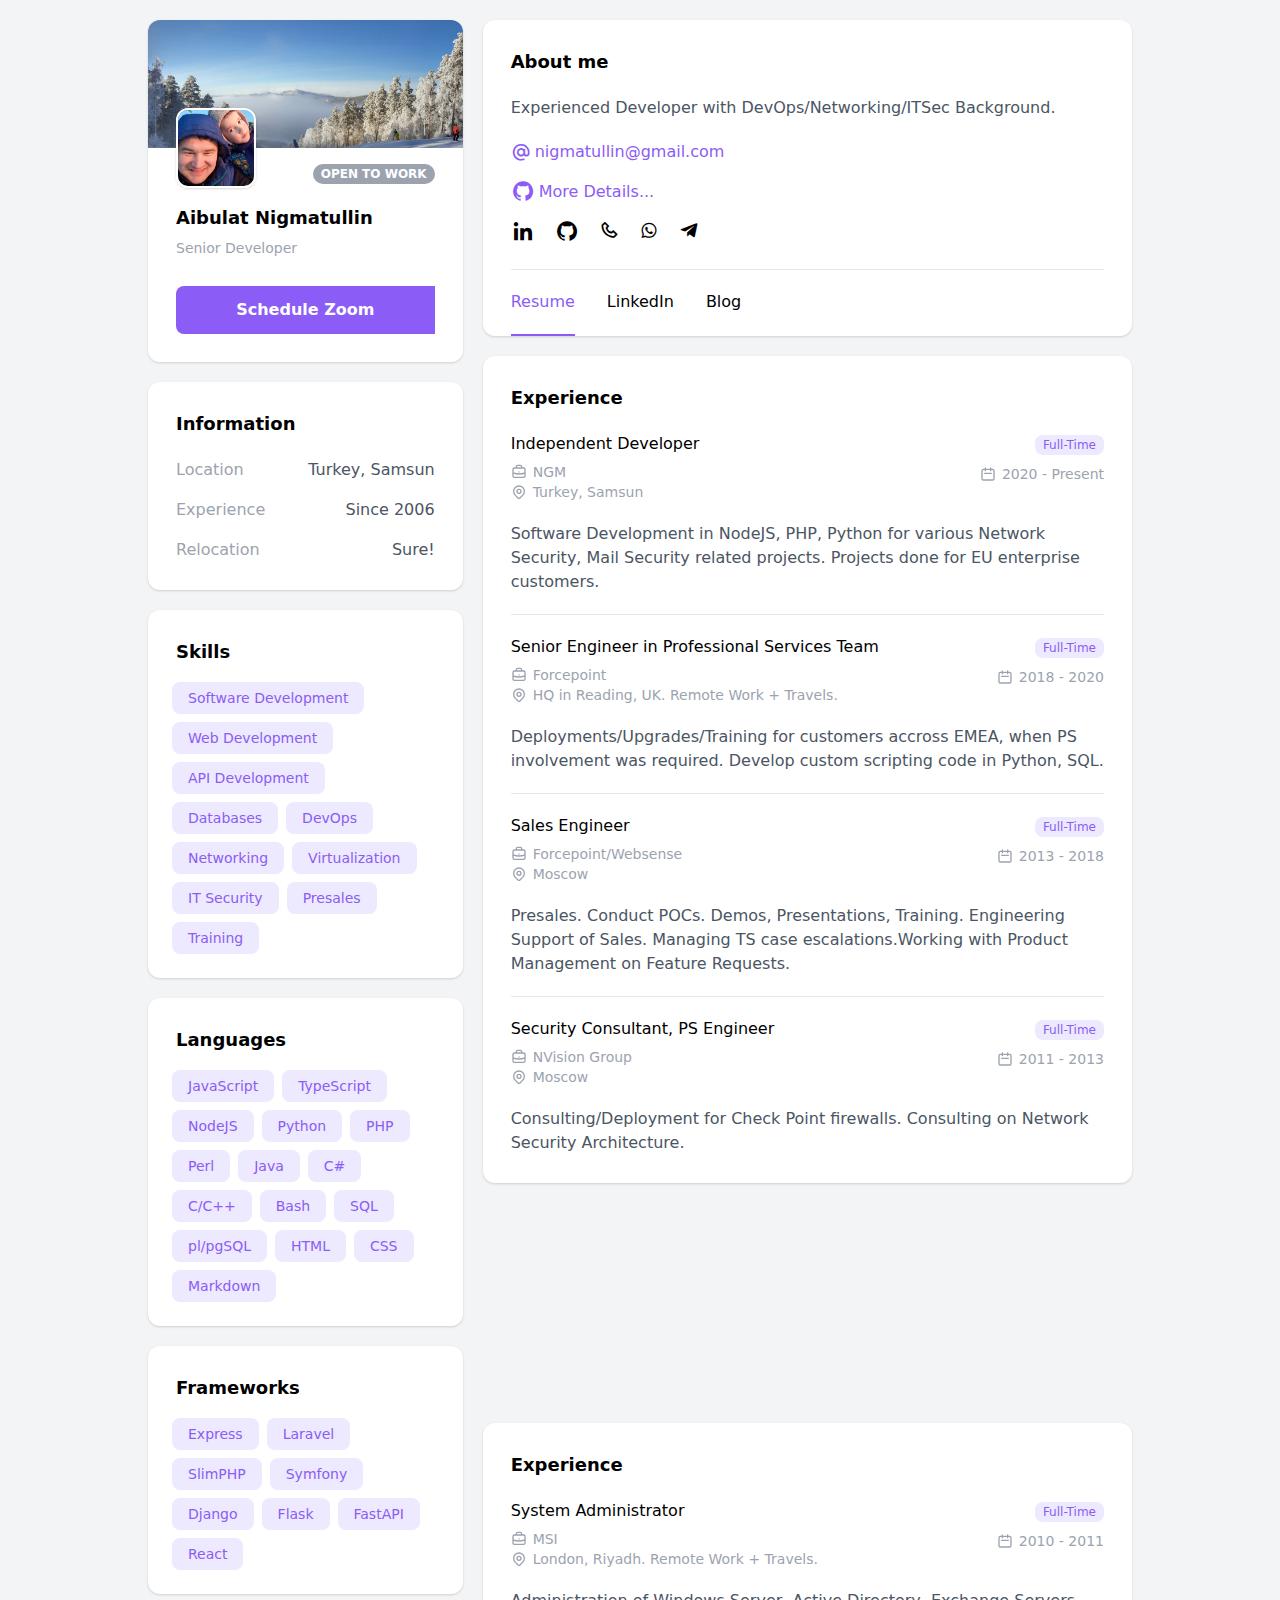
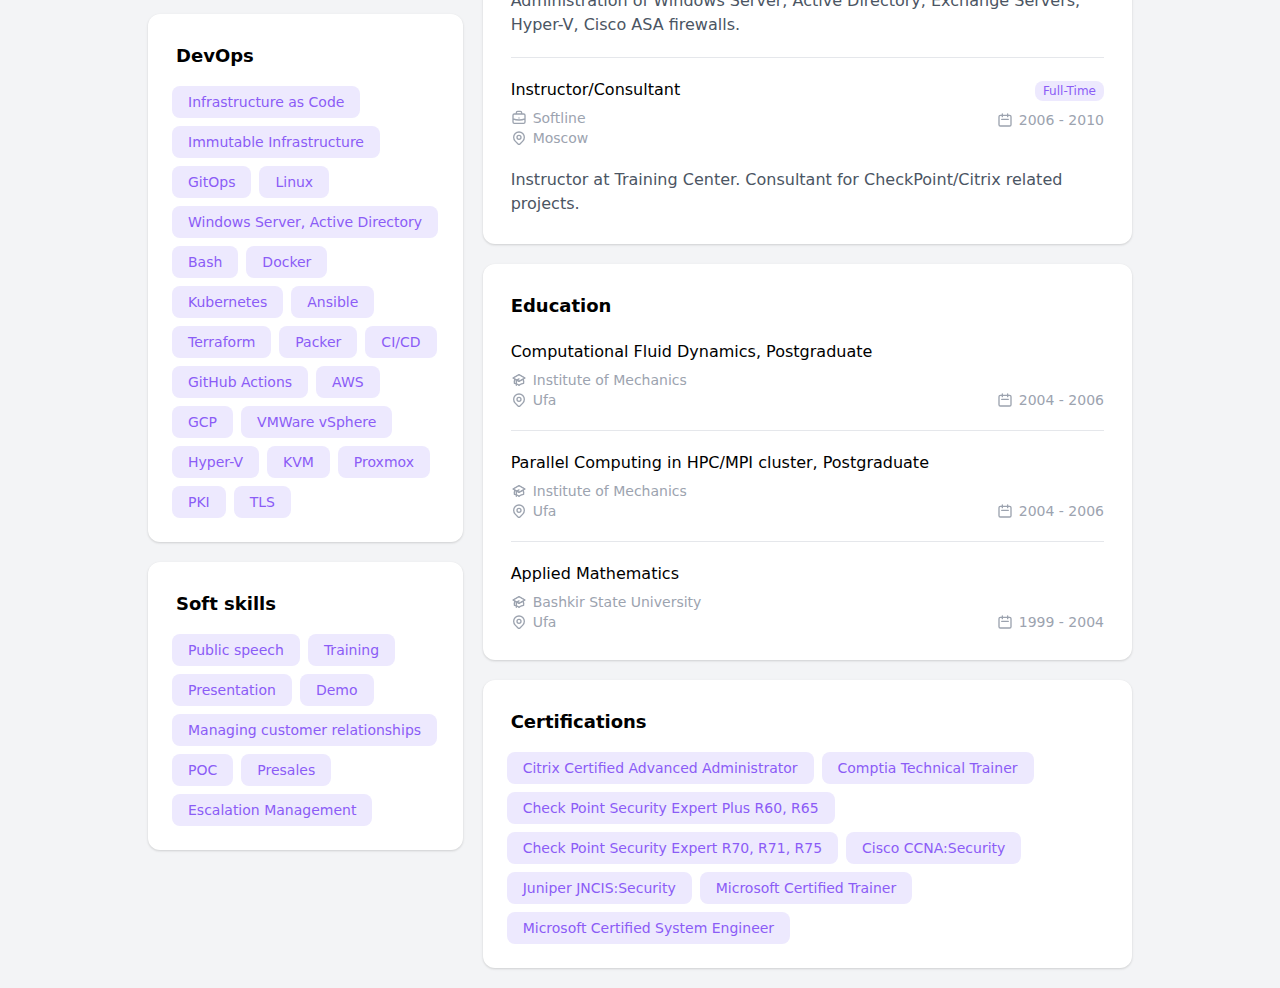
==== index.html @ d307b15a "minor" ====
<!DOCTYPE html>
<html lang="en">
    <head>
        <meta charset="UTF-8" />
        <meta name="viewport" content="width=device-width, initial-scale=1.0" />
        <link rel="shortcut icon" href="favicon.png" type="image/x-icon" />
        <link rel="stylesheet" href="css/twind.css" />
        <link rel="stylesheet" href="css/main.css" />
        <link
            href="https://unpkg.com/boxicons@2.0.7/css/boxicons.min.css"
            rel="stylesheet"
        />

        <style>
            .svg {
                fill: none;
                stroke: currentColor;
            }
        </style>
        <title>CV - Aibulat Nigmatullin</title>
    </head>

    <body class="bg-gray-100 antialiased">
        <main class="main-container">
            <div class="grid gap-5 lg:grid-cols-3 md:grid-cols-3">
                <!-- Start Left Side -->
                <!-- Start Left Side -->
                <div class="space-y-5">
                    <!-- Start User Block -->
                    <div class="shadow rounded-xl overflow-hidden">
                        <div
                            class="h-32 bg-cover"
                            style="background-image: url('img/cover.jpg')"
                        ></div>
                        <div class="pt-14 p-7 bg-white relative">
                            <span class="status-badge bg-gray-400"
                                >Open to work</span
                            >
                            <img
                                src="img/photo.jpg"
                                alt="Photo"
                                class="user-photo"
                            />
                            <div class="text-lg font-semibold mb-1.5">
                                Aibulat Nigmatullin
                            </div>
                            <div class="text-sm text-gray-400 mb-7">
                                Senior Developer
                            </div>
                            <div class="flex group">
                                <a
                                    class="download-btn"
                                    href="https://form.jotform.com/231285045264958"
                                    target="_blank"
                                    style="
                                        text-align: center;
                                        display: block;
                                        width: 100%;
                                    "
                                >
                                    Schedule Zoom
                                </a>
                            </div>
                        </div>
                    </div>
                    <!-- End User Block -->

                    <div class="p-7 block-section">
                        <!-- Start Info Block -->
                        <h2 class="block-title">Information</h2>
                        <div class="space-y-4">
                            <div class="flex justify-between">
                                <div class="text-gray-400">Location</div>
                                <div
                                    class="font-medium text-right text-gray-600"
                                >
                                    Turkey, Samsun
                                </div>
                            </div>

                            <div class="flex justify-between">
                                <div class="text-gray-400">Experience</div>
                                <div
                                    class="font-medium text-right text-gray-600"
                                >
                                    Since 2006
                                </div>
                            </div>

                            <div class="flex justify-between">
                                <div class="text-gray-400">Relocation</div>
                                <div
                                    class="font-medium text-right text-gray-600"
                                >
                                    Sure!
                                </div>
                            </div>

                            <!--
        <div class="flex justify-between">
            <div class="text-gray-400">Remote Work</div>
            <div class="font-medium text-right text-gray-600">
                Yep!
            </div>
        </div>
-->
                        </div>
                    </div>
                    <!-- End Info Block -->

                    <!-- Start Skills Block -->

                    <div class="p-7 block-section flow-root">
                        <h2 class="block-title">Skills</h2>

                        <div class="-m-2 flex flex-wrap">
                            <span class="skill-tag">Software Development</span>

                            <span class="skill-tag">Web Development</span>

                            <span class="skill-tag">API Development</span>

                            <span class="skill-tag">Databases</span>

                            <span class="skill-tag">DevOps</span>

                            <span class="skill-tag">Networking</span>

                            <span class="skill-tag">Virtualization</span>

                            <span class="skill-tag">IT Security</span>

                            <span class="skill-tag">Presales</span>

                            <span class="skill-tag">Training</span>
                        </div>
                    </div>

                    <div class="p-7 block-section flow-root">
                        <h2 class="block-title">Languages</h2>

                        <div class="-m-2 flex flex-wrap">
                            <span class="skill-tag">JavaScript</span>

                            <span class="skill-tag">TypeScript</span>

                            <span class="skill-tag">NodeJS</span>

                            <span class="skill-tag">Python</span>

                            <span class="skill-tag">PHP</span>

                            <span class="skill-tag">Perl</span>

                            <span class="skill-tag">Java</span>

                            <span class="skill-tag">C#</span>

                            <span class="skill-tag">C/C++</span>

                            <span class="skill-tag">Bash</span>

                            <span class="skill-tag">SQL</span>

                            <span class="skill-tag">pl/pgSQL</span>

                            <span class="skill-tag">HTML</span>

                            <span class="skill-tag">CSS</span>

                            <span class="skill-tag">Markdown</span>
                        </div>
                    </div>

                    <div class="p-7 block-section flow-root">
                        <h2 class="block-title">Frameworks</h2>

                        <div class="-m-2 flex flex-wrap">
                            <span class="skill-tag">Express</span>

                            <span class="skill-tag">Laravel</span>

                            <span class="skill-tag">SlimPHP</span>

                            <span class="skill-tag">Symfony</span>

                            <span class="skill-tag">Django</span>

                            <span class="skill-tag">Flask</span>

                            <span class="skill-tag">FastAPI</span>

                            <span class="skill-tag">React</span>
                        </div>
                    </div>

                    <div class="p-7 block-section flow-root">
                        <h2 class="block-title">DevOps</h2>

                        <div class="-m-2 flex flex-wrap">
                            <span class="skill-tag"
                                >Infrastructure as Code</span
                            >

                            <span class="skill-tag"
                                >Immutable Infrastructure</span
                            >

                            <span class="skill-tag">GitOps</span>

                            <span class="skill-tag">Linux</span>

                            <span class="skill-tag"
                                >Windows Server, Active Directory</span
                            >

                            <span class="skill-tag">Bash</span>

                            <span class="skill-tag">Docker</span>

                            <span class="skill-tag">Kubernetes</span>

                            <span class="skill-tag">Ansible</span>

                            <span class="skill-tag">Terraform</span>

                            <span class="skill-tag">Packer</span>

                            <span class="skill-tag">CI/CD</span>

                            <span class="skill-tag">GitHub Actions</span>

                            <span class="skill-tag">AWS</span>

                            <span class="skill-tag">GCP</span>

                            <span class="skill-tag">VMWare vSphere</span>

                            <span class="skill-tag">Hyper-V</span>

                            <span class="skill-tag">KVM</span>

                            <span class="skill-tag">Proxmox</span>

                            <span class="skill-tag">PKI</span>

                            <span class="skill-tag">TLS</span>
                        </div>
                    </div>

                    <div class="p-7 block-section flow-root">
                        <h2 class="block-title">Soft skills</h2>

                        <div class="-m-2 flex flex-wrap">
                            <span class="skill-tag">Public speech</span>

                            <span class="skill-tag">Training</span>

                            <span class="skill-tag">Presentation</span>

                            <span class="skill-tag">Demo</span>

                            <span class="skill-tag"
                                >Managing customer relationships</span
                            >

                            <span class="skill-tag">POC</span>

                            <span class="skill-tag">Presales</span>

                            <span class="skill-tag">Escalation Management</span>
                        </div>
                    </div>

                    <!-- End Skills Block -->
                </div>
                <!-- End Left Side -->
                <!-- End Left Side -->

                <!-- Start Right Side -->
                <div class="space-y-5 lg:col-span-2 md:col-span-2">
                    <div class="p-7 pb-0 block-section">
                        <!-- Start About Me Block -->
                        <h2 class="block-title">About me</h2>
                        <p class="text-gray-600 mb-5">
                            Experienced Developer with DevOps/Networking/ITSec
                            Background.
                        </p>

                        <div class="flex flex-col space-y-4">
                            <a
                                href="mailto:nigmatullin@gmail.com"
                                class="mail-link social-link-hover"
                            >
                                <i class="bx bx-at text-xl"></i>
                                <span>nigmatullin@gmail.com</span>
                            </a>

                            <a
                                href="https://github.com/ngmaibulat"
                                class="mail-link social-link-hover"
                            >
                                <i class="bx bxl-github text-2xl"></i>
                                <span>More Details...</span>
                            </a>

                            <ul class="flex space-x-5">
                                <li>
                                    <a
                                        href="https://www.linkedin.com/in/aibulat/"
                                        class="social-link-hover"
                                    >
                                        <i class="bx bxl-linkedin text-2xl"></i>
                                    </a>
                                </li>

                                <li>
                                    <a
                                        href="https://github.com/ngmaibulat"
                                        class="social-link-hover"
                                    >
                                        <i class="bx bxl-github text-2xl"></i>
                                    </a>
                                </li>

                                <li>
                                    <a
                                        href="tel:+905340614210"
                                        class="phone-link social-link-hover"
                                    >
                                        <i class="bx bx-phone text-xl"></i>
                                    </a>
                                </li>

                                <li>
                                    <a
                                        href="https://wa.me/+905340614210"
                                        class="whatsapp-link social-link-hover"
                                    >
                                        <i class="bx bxl-whatsapp text-xl"></i>
                                    </a>
                                </li>

                                <li>
                                    <a
                                        href="https://t.me/ngmAibulat"
                                        class="telegram-link social-link-hover"
                                    >
                                        <i class="bx bxl-telegram text-xl"></i>
                                    </a>
                                </li>
                            </ul>
                        </div>

                        <div class="border-t border-gray-200 my-5"></div>

                        <ul class="flex space-x-8 font-medium">
                            <li>
                                <a
                                    href="#"
                                    class="menu-link-active menu-link-hover"
                                    >Resume</a
                                >
                            </li>

                            <li>
                                <a
                                    href="https://www.linkedin.com/in/aibulat/"
                                    class="menu-link menu-link-hover"
                                    >LinkedIn</a
                                >
                            </li>

                            <li>
                                <a
                                    href="https://blog.nigmatullin.net/"
                                    class="menu-link menu-link-hover"
                                    >Blog</a
                                >
                            </li>
                        </ul>
                    </div>

                    <!-- Page 1 -->

                    <div class="p-7 block-section">
                        <h2 class="block-title">Experience</h2>

                        <div class="mb-5 item-section">
                            <div class="w-full space-y-5">
                                <div class="item-header">
                                    <div class="space-y-1.5">
                                        <div class="font-medium">
                                            Independent Developer
                                        </div>
                                        <div class="flex flex-col">
                                            <div class="item-header-info">
                                                <svg
                                                    xmlns="http://www.w3.org/2000/svg"
                                                    class="h-4 w-4"
                                                    fill="none"
                                                    viewBox="0 0 24 24"
                                                    stroke="currentColor"
                                                >
                                                    <path
                                                        stroke-linecap="round"
                                                        stroke-linejoin="round"
                                                        stroke-width="2"
                                                        d="M21 13.255A23.931 23.931 0 0112 15c-3.183 0-6.22-.62-9-1.745M16 6V4a2 2 0 00-2-2h-4a2 2 0 00-2 2v2m4 6h.01M5 20h14a2 2 0 002-2V8a2 2 0 00-2-2H5a2 2 0 00-2 2v10a2 2 0 002 2z"
                                                    ></path>
                                                </svg>

                                                <span>NGM</span>
                                            </div>
                                            <div class="item-header-info">
                                                <svg
                                                    xmlns="http://www.w3.org/2000/svg"
                                                    class="h-4 w-4"
                                                    fill="none"
                                                    viewBox="0 0 24 24"
                                                    stroke="currentColor"
                                                >
                                                    <path
                                                        stroke-linecap="round"
                                                        stroke-linejoin="round"
                                                        stroke-width="2"
                                                        d="M17.657 16.657L13.414 20.9a1.998 1.998 0 01-2.827 0l-4.244-4.243a8 8 0 1111.314 0z"
                                                    ></path>
                                                    <path
                                                        stroke-linecap="round"
                                                        stroke-linejoin="round"
                                                        stroke-width="2"
                                                        d="M15 11a3 3 0 11-6 0 3 3 0 016 0z"
                                                    ></path>
                                                </svg>

                                                <span>Turkey, Samsun</span>
                                            </div>
                                        </div>
                                    </div>
                                    <div class="space-y-2 sm:text-right">
                                        <div class="job-item-badge">
                                            Full-time
                                        </div>
                                        <div class="item-header-info">
                                            <svg
                                                xmlns="http://www.w3.org/2000/svg"
                                                class="h-4 w-4"
                                                fill="none"
                                                viewBox="0 0 24 24"
                                                stroke="currentColor"
                                            >
                                                <path
                                                    stroke-linecap="round"
                                                    stroke-linejoin="round"
                                                    stroke-width="2"
                                                    d="M8 7V3m8 4V3m-9 8h10M5 21h14a2 2 0 002-2V7a2 2 0 00-2-2H5a2 2 0 00-2 2v12a2 2 0 002 2z"
                                                ></path>
                                            </svg>
                                            <span>2020 - Present</span>
                                        </div>
                                    </div>
                                </div>
                                <p class="text-gray-600">
                                    Software Development in NodeJS, PHP, Python
                                    for various Network Security, Mail Security
                                    related projects. Projects done for EU
                                    enterprise customers.
                                </p>

                                <div class="border-b border-gray-200"></div>
                            </div>
                        </div>

                        <div class="mb-5 item-section">
                            <div class="w-full space-y-5">
                                <div class="item-header">
                                    <div class="space-y-1.5">
                                        <div class="font-medium">
                                            Senior Engineer in Professional
                                            Services Team
                                        </div>
                                        <div class="flex flex-col">
                                            <div class="item-header-info">
                                                <svg
                                                    xmlns="http://www.w3.org/2000/svg"
                                                    class="h-4 w-4"
                                                    fill="none"
                                                    viewBox="0 0 24 24"
                                                    stroke="currentColor"
                                                >
                                                    <path
                                                        stroke-linecap="round"
                                                        stroke-linejoin="round"
                                                        stroke-width="2"
                                                        d="M21 13.255A23.931 23.931 0 0112 15c-3.183 0-6.22-.62-9-1.745M16 6V4a2 2 0 00-2-2h-4a2 2 0 00-2 2v2m4 6h.01M5 20h14a2 2 0 002-2V8a2 2 0 00-2-2H5a2 2 0 00-2 2v10a2 2 0 002 2z"
                                                    ></path>
                                                </svg>

                                                <span>Forcepoint</span>
                                            </div>
                                            <div class="item-header-info">
                                                <svg
                                                    xmlns="http://www.w3.org/2000/svg"
                                                    class="h-4 w-4"
                                                    fill="none"
                                                    viewBox="0 0 24 24"
                                                    stroke="currentColor"
                                                >
                                                    <path
                                                        stroke-linecap="round"
                                                        stroke-linejoin="round"
                                                        stroke-width="2"
                                                        d="M17.657 16.657L13.414 20.9a1.998 1.998 0 01-2.827 0l-4.244-4.243a8 8 0 1111.314 0z"
                                                    ></path>
                                                    <path
                                                        stroke-linecap="round"
                                                        stroke-linejoin="round"
                                                        stroke-width="2"
                                                        d="M15 11a3 3 0 11-6 0 3 3 0 016 0z"
                                                    ></path>
                                                </svg>

                                                <span
                                                    >HQ in Reading, UK. Remote
                                                    Work + Travels.</span
                                                >
                                            </div>
                                        </div>
                                    </div>
                                    <div class="space-y-2 sm:text-right">
                                        <div class="job-item-badge">
                                            Full-time
                                        </div>
                                        <div class="item-header-info">
                                            <svg
                                                xmlns="http://www.w3.org/2000/svg"
                                                class="h-4 w-4"
                                                fill="none"
                                                viewBox="0 0 24 24"
                                                stroke="currentColor"
                                            >
                                                <path
                                                    stroke-linecap="round"
                                                    stroke-linejoin="round"
                                                    stroke-width="2"
                                                    d="M8 7V3m8 4V3m-9 8h10M5 21h14a2 2 0 002-2V7a2 2 0 00-2-2H5a2 2 0 00-2 2v12a2 2 0 002 2z"
                                                ></path>
                                            </svg>
                                            <span>2018 - 2020</span>
                                        </div>
                                    </div>
                                </div>
                                <p class="text-gray-600">
                                    Deployments/Upgrades/Training for customers
                                    accross EMEA, when PS involvement was
                                    required. Develop custom scripting code in
                                    Python, SQL.
                                </p>

                                <div class="border-b border-gray-200"></div>
                            </div>
                        </div>

                        <div class="mb-5 item-section">
                            <div class="w-full space-y-5">
                                <div class="item-header">
                                    <div class="space-y-1.5">
                                        <div class="font-medium">
                                            Sales Engineer
                                        </div>
                                        <div class="flex flex-col">
                                            <div class="item-header-info">
                                                <svg
                                                    xmlns="http://www.w3.org/2000/svg"
                                                    class="h-4 w-4"
                                                    fill="none"
                                                    viewBox="0 0 24 24"
                                                    stroke="currentColor"
                                                >
                                                    <path
                                                        stroke-linecap="round"
                                                        stroke-linejoin="round"
                                                        stroke-width="2"
                                                        d="M21 13.255A23.931 23.931 0 0112 15c-3.183 0-6.22-.62-9-1.745M16 6V4a2 2 0 00-2-2h-4a2 2 0 00-2 2v2m4 6h.01M5 20h14a2 2 0 002-2V8a2 2 0 00-2-2H5a2 2 0 00-2 2v10a2 2 0 002 2z"
                                                    ></path>
                                                </svg>

                                                <span>Forcepoint/Websense</span>
                                            </div>
                                            <div class="item-header-info">
                                                <svg
                                                    xmlns="http://www.w3.org/2000/svg"
                                                    class="h-4 w-4"
                                                    fill="none"
                                                    viewBox="0 0 24 24"
                                                    stroke="currentColor"
                                                >
                                                    <path
                                                        stroke-linecap="round"
                                                        stroke-linejoin="round"
                                                        stroke-width="2"
                                                        d="M17.657 16.657L13.414 20.9a1.998 1.998 0 01-2.827 0l-4.244-4.243a8 8 0 1111.314 0z"
                                                    ></path>
                                                    <path
                                                        stroke-linecap="round"
                                                        stroke-linejoin="round"
                                                        stroke-width="2"
                                                        d="M15 11a3 3 0 11-6 0 3 3 0 016 0z"
                                                    ></path>
                                                </svg>

                                                <span>Moscow</span>
                                            </div>
                                        </div>
                                    </div>
                                    <div class="space-y-2 sm:text-right">
                                        <div class="job-item-badge">
                                            Full-time
                                        </div>
                                        <div class="item-header-info">
                                            <svg
                                                xmlns="http://www.w3.org/2000/svg"
                                                class="h-4 w-4"
                                                fill="none"
                                                viewBox="0 0 24 24"
                                                stroke="currentColor"
                                            >
                                                <path
                                                    stroke-linecap="round"
                                                    stroke-linejoin="round"
                                                    stroke-width="2"
                                                    d="M8 7V3m8 4V3m-9 8h10M5 21h14a2 2 0 002-2V7a2 2 0 00-2-2H5a2 2 0 00-2 2v12a2 2 0 002 2z"
                                                ></path>
                                            </svg>
                                            <span>2013 - 2018</span>
                                        </div>
                                    </div>
                                </div>
                                <p class="text-gray-600">
                                    Presales. Conduct POCs. Demos,
                                    Presentations, Training. Engineering Support
                                    of Sales. Managing TS case
                                    escalations.Working with Product Management
                                    on Feature Requests.
                                </p>

                                <div class="border-b border-gray-200"></div>
                            </div>
                        </div>

                        <div class="item-section">
                            <div class="w-full space-y-5">
                                <div class="item-header">
                                    <div class="space-y-1.5">
                                        <div class="font-medium">
                                            Security Consultant, PS Engineer
                                        </div>
                                        <div class="flex flex-col">
                                            <div class="item-header-info">
                                                <svg
                                                    xmlns="http://www.w3.org/2000/svg"
                                                    class="h-4 w-4"
                                                    fill="none"
                                                    viewBox="0 0 24 24"
                                                    stroke="currentColor"
                                                >
                                                    <path
                                                        stroke-linecap="round"
                                                        stroke-linejoin="round"
                                                        stroke-width="2"
                                                        d="M21 13.255A23.931 23.931 0 0112 15c-3.183 0-6.22-.62-9-1.745M16 6V4a2 2 0 00-2-2h-4a2 2 0 00-2 2v2m4 6h.01M5 20h14a2 2 0 002-2V8a2 2 0 00-2-2H5a2 2 0 00-2 2v10a2 2 0 002 2z"
                                                    ></path>
                                                </svg>

                                                <span>NVision Group</span>
                                            </div>
                                            <div class="item-header-info">
                                                <svg
                                                    xmlns="http://www.w3.org/2000/svg"
                                                    class="h-4 w-4"
                                                    fill="none"
                                                    viewBox="0 0 24 24"
                                                    stroke="currentColor"
                                                >
                                                    <path
                                                        stroke-linecap="round"
                                                        stroke-linejoin="round"
                                                        stroke-width="2"
                                                        d="M17.657 16.657L13.414 20.9a1.998 1.998 0 01-2.827 0l-4.244-4.243a8 8 0 1111.314 0z"
                                                    ></path>
                                                    <path
                                                        stroke-linecap="round"
                                                        stroke-linejoin="round"
                                                        stroke-width="2"
                                                        d="M15 11a3 3 0 11-6 0 3 3 0 016 0z"
                                                    ></path>
                                                </svg>

                                                <span>Moscow</span>
                                            </div>
                                        </div>
                                    </div>
                                    <div class="space-y-2 sm:text-right">
                                        <div class="job-item-badge">
                                            Full-time
                                        </div>
                                        <div class="item-header-info">
                                            <svg
                                                xmlns="http://www.w3.org/2000/svg"
                                                class="h-4 w-4"
                                                fill="none"
                                                viewBox="0 0 24 24"
                                                stroke="currentColor"
                                            >
                                                <path
                                                    stroke-linecap="round"
                                                    stroke-linejoin="round"
                                                    stroke-width="2"
                                                    d="M8 7V3m8 4V3m-9 8h10M5 21h14a2 2 0 002-2V7a2 2 0 00-2-2H5a2 2 0 00-2 2v12a2 2 0 002 2z"
                                                ></path>
                                            </svg>
                                            <span>2011 - 2013</span>
                                        </div>
                                    </div>
                                </div>
                                <p class="text-gray-600">
                                    Consulting/Deployment for Check Point
                                    firewalls. Consulting on Network Security
                                    Architecture.
                                </p>
                            </div>
                        </div>
                    </div>

                    <div style="min-height: 200px"></div>

                    <!-- Page 2 -->

                    <div class="p-7 block-section">
                        <h2 class="block-title">Experience</h2>

                        <div class="mb-5 item-section">
                            <div class="w-full space-y-5">
                                <div class="item-header">
                                    <div class="space-y-1.5">
                                        <div class="font-medium">
                                            System Administrator
                                        </div>
                                        <div class="flex flex-col">
                                            <div class="item-header-info">
                                                <svg
                                                    xmlns="http://www.w3.org/2000/svg"
                                                    class="h-4 w-4"
                                                    fill="none"
                                                    viewBox="0 0 24 24"
                                                    stroke="currentColor"
                                                >
                                                    <path
                                                        stroke-linecap="round"
                                                        stroke-linejoin="round"
                                                        stroke-width="2"
                                                        d="M21 13.255A23.931 23.931 0 0112 15c-3.183 0-6.22-.62-9-1.745M16 6V4a2 2 0 00-2-2h-4a2 2 0 00-2 2v2m4 6h.01M5 20h14a2 2 0 002-2V8a2 2 0 00-2-2H5a2 2 0 00-2 2v10a2 2 0 002 2z"
                                                    ></path>
                                                </svg>

                                                <span>MSI</span>
                                            </div>
                                            <div class="item-header-info">
                                                <svg
                                                    xmlns="http://www.w3.org/2000/svg"
                                                    class="h-4 w-4"
                                                    fill="none"
                                                    viewBox="0 0 24 24"
                                                    stroke="currentColor"
                                                >
                                                    <path
                                                        stroke-linecap="round"
                                                        stroke-linejoin="round"
                                                        stroke-width="2"
                                                        d="M17.657 16.657L13.414 20.9a1.998 1.998 0 01-2.827 0l-4.244-4.243a8 8 0 1111.314 0z"
                                                    ></path>
                                                    <path
                                                        stroke-linecap="round"
                                                        stroke-linejoin="round"
                                                        stroke-width="2"
                                                        d="M15 11a3 3 0 11-6 0 3 3 0 016 0z"
                                                    ></path>
                                                </svg>

                                                <span
                                                    >London, Riyadh. Remote Work
                                                    + Travels.</span
                                                >
                                            </div>
                                        </div>
                                    </div>
                                    <div class="space-y-2 sm:text-right">
                                        <div class="job-item-badge">
                                            Full-time
                                        </div>
                                        <div class="item-header-info">
                                            <svg
                                                xmlns="http://www.w3.org/2000/svg"
                                                class="h-4 w-4"
                                                fill="none"
                                                viewBox="0 0 24 24"
                                                stroke="currentColor"
                                            >
                                                <path
                                                    stroke-linecap="round"
                                                    stroke-linejoin="round"
                                                    stroke-width="2"
                                                    d="M8 7V3m8 4V3m-9 8h10M5 21h14a2 2 0 002-2V7a2 2 0 00-2-2H5a2 2 0 00-2 2v12a2 2 0 002 2z"
                                                ></path>
                                            </svg>
                                            <span>2010 - 2011</span>
                                        </div>
                                    </div>
                                </div>
                                <p class="text-gray-600">
                                    Administration of Windows Server, Active
                                    Directory, Exchange Servers, Hyper-V, Cisco
                                    ASA firewalls.
                                </p>

                                <div class="border-b border-gray-200"></div>
                            </div>
                        </div>

                        <div class="item-section">
                            <div class="w-full space-y-5">
                                <div class="item-header">
                                    <div class="space-y-1.5">
                                        <div class="font-medium">
                                            Instructor/Consultant
                                        </div>
                                        <div class="flex flex-col">
                                            <div class="item-header-info">
                                                <svg
                                                    xmlns="http://www.w3.org/2000/svg"
                                                    class="h-4 w-4"
                                                    fill="none"
                                                    viewBox="0 0 24 24"
                                                    stroke="currentColor"
                                                >
                                                    <path
                                                        stroke-linecap="round"
                                                        stroke-linejoin="round"
                                                        stroke-width="2"
                                                        d="M21 13.255A23.931 23.931 0 0112 15c-3.183 0-6.22-.62-9-1.745M16 6V4a2 2 0 00-2-2h-4a2 2 0 00-2 2v2m4 6h.01M5 20h14a2 2 0 002-2V8a2 2 0 00-2-2H5a2 2 0 00-2 2v10a2 2 0 002 2z"
                                                    ></path>
                                                </svg>

                                                <span>Softline</span>
                                            </div>
                                            <div class="item-header-info">
                                                <svg
                                                    xmlns="http://www.w3.org/2000/svg"
                                                    class="h-4 w-4"
                                                    fill="none"
                                                    viewBox="0 0 24 24"
                                                    stroke="currentColor"
                                                >
                                                    <path
                                                        stroke-linecap="round"
                                                        stroke-linejoin="round"
                                                        stroke-width="2"
                                                        d="M17.657 16.657L13.414 20.9a1.998 1.998 0 01-2.827 0l-4.244-4.243a8 8 0 1111.314 0z"
                                                    ></path>
                                                    <path
                                                        stroke-linecap="round"
                                                        stroke-linejoin="round"
                                                        stroke-width="2"
                                                        d="M15 11a3 3 0 11-6 0 3 3 0 016 0z"
                                                    ></path>
                                                </svg>

                                                <span>Moscow</span>
                                            </div>
                                        </div>
                                    </div>
                                    <div class="space-y-2 sm:text-right">
                                        <div class="job-item-badge">
                                            Full-time
                                        </div>
                                        <div class="item-header-info">
                                            <svg
                                                xmlns="http://www.w3.org/2000/svg"
                                                class="h-4 w-4"
                                                fill="none"
                                                viewBox="0 0 24 24"
                                                stroke="currentColor"
                                            >
                                                <path
                                                    stroke-linecap="round"
                                                    stroke-linejoin="round"
                                                    stroke-width="2"
                                                    d="M8 7V3m8 4V3m-9 8h10M5 21h14a2 2 0 002-2V7a2 2 0 00-2-2H5a2 2 0 00-2 2v12a2 2 0 002 2z"
                                                ></path>
                                            </svg>
                                            <span>2006 - 2010</span>
                                        </div>
                                    </div>
                                </div>
                                <p class="text-gray-600">
                                    Instructor at Training Center. Consultant
                                    for CheckPoint/Citrix related projects.
                                </p>
                            </div>
                        </div>
                    </div>

                    <div class="p-7 block-section">
                        <!-- Start Education Block -->
                        <h2 class="block-title">Education</h2>

                        <div class="mb-5 item-section">
                            <div class="w-full space-y-5">
                                <div class="item-header items-end">
                                    <div class="space-y-1.5">
                                        <div class="font-medium">
                                            Computational Fluid Dynamics,
                                            Postgraduate
                                        </div>
                                        <div class="flex flex-col">
                                            <div class="item-header-info">
                                                <svg
                                                    xmlns="http://www.w3.org/2000/svg"
                                                    class="h-4 w-4"
                                                    fill="none"
                                                    viewBox="0 0 24 24"
                                                    stroke="currentColor"
                                                >
                                                    <path
                                                        d="M12 14l9-5-9-5-9 5 9 5z"
                                                    ></path>
                                                    <path
                                                        d="M12 14l6.16-3.422a12.083 12.083 0 01.665 6.479A11.952 11.952 0 0012 20.055a11.952 11.952 0 00-6.824-2.998 12.078 12.078 0 01.665-6.479L12 14z"
                                                    ></path>
                                                    <path
                                                        stroke-linecap="round"
                                                        stroke-linejoin="round"
                                                        stroke-width="2"
                                                        d="M12 14l9-5-9-5-9 5 9 5zm0 0l6.16-3.422a12.083 12.083 0 01.665 6.479A11.952 11.952 0 0012 20.055a11.952 11.952 0 00-6.824-2.998 12.078 12.078 0 01.665-6.479L12 14zm-4 6v-7.5l4-2.222"
                                                    ></path>
                                                </svg>

                                                <span
                                                    >Institute of
                                                    Mechanics</span
                                                >
                                            </div>
                                            <div class="item-header-info">
                                                <svg
                                                    xmlns="http://www.w3.org/2000/svg"
                                                    class="h-4 w-4"
                                                    fill="none"
                                                    viewBox="0 0 24 24"
                                                    stroke="currentColor"
                                                >
                                                    <path
                                                        stroke-linecap="round"
                                                        stroke-linejoin="round"
                                                        stroke-width="2"
                                                        d="M17.657 16.657L13.414 20.9a1.998 1.998 0 01-2.827 0l-4.244-4.243a8 8 0 1111.314 0z"
                                                    ></path>
                                                    <path
                                                        stroke-linecap="round"
                                                        stroke-linejoin="round"
                                                        stroke-width="2"
                                                        d="M15 11a3 3 0 11-6 0 3 3 0 016 0z"
                                                    ></path>
                                                </svg>

                                                <span>Ufa</span>
                                            </div>
                                        </div>
                                    </div>
                                    <div class="space-y-1.5 sm:text-right">
                                        <div class="item-header-info">
                                            <svg
                                                xmlns="http://www.w3.org/2000/svg"
                                                class="h-4 w-4"
                                                fill="none"
                                                viewBox="0 0 24 24"
                                                stroke="currentColor"
                                            >
                                                <path
                                                    stroke-linecap="round"
                                                    stroke-linejoin="round"
                                                    stroke-width="2"
                                                    d="M8 7V3m8 4V3m-9 8h10M5 21h14a2 2 0 002-2V7a2 2 0 00-2-2H5a2 2 0 00-2 2v12a2 2 0 002 2z"
                                                ></path>
                                            </svg>
                                            <span>2004 - 2006</span>
                                        </div>
                                    </div>
                                </div>

                                <div class="border-b border-gray-200"></div>
                            </div>
                        </div>

                        <div class="mb-5 item-section">
                            <div class="w-full space-y-5">
                                <div class="item-header items-end">
                                    <div class="space-y-1.5">
                                        <div class="font-medium">
                                            Parallel Computing in HPC/MPI
                                            cluster, Postgraduate
                                        </div>
                                        <div class="flex flex-col">
                                            <div class="item-header-info">
                                                <svg
                                                    xmlns="http://www.w3.org/2000/svg"
                                                    class="h-4 w-4"
                                                    fill="none"
                                                    viewBox="0 0 24 24"
                                                    stroke="currentColor"
                                                >
                                                    <path
                                                        d="M12 14l9-5-9-5-9 5 9 5z"
                                                    ></path>
                                                    <path
                                                        d="M12 14l6.16-3.422a12.083 12.083 0 01.665 6.479A11.952 11.952 0 0012 20.055a11.952 11.952 0 00-6.824-2.998 12.078 12.078 0 01.665-6.479L12 14z"
                                                    ></path>
                                                    <path
                                                        stroke-linecap="round"
                                                        stroke-linejoin="round"
                                                        stroke-width="2"
                                                        d="M12 14l9-5-9-5-9 5 9 5zm0 0l6.16-3.422a12.083 12.083 0 01.665 6.479A11.952 11.952 0 0012 20.055a11.952 11.952 0 00-6.824-2.998 12.078 12.078 0 01.665-6.479L12 14zm-4 6v-7.5l4-2.222"
                                                    ></path>
                                                </svg>

                                                <span
                                                    >Institute of
                                                    Mechanics</span
                                                >
                                            </div>
                                            <div class="item-header-info">
                                                <svg
                                                    xmlns="http://www.w3.org/2000/svg"
                                                    class="h-4 w-4"
                                                    fill="none"
                                                    viewBox="0 0 24 24"
                                                    stroke="currentColor"
                                                >
                                                    <path
                                                        stroke-linecap="round"
                                                        stroke-linejoin="round"
                                                        stroke-width="2"
                                                        d="M17.657 16.657L13.414 20.9a1.998 1.998 0 01-2.827 0l-4.244-4.243a8 8 0 1111.314 0z"
                                                    ></path>
                                                    <path
                                                        stroke-linecap="round"
                                                        stroke-linejoin="round"
                                                        stroke-width="2"
                                                        d="M15 11a3 3 0 11-6 0 3 3 0 016 0z"
                                                    ></path>
                                                </svg>

                                                <span>Ufa</span>
                                            </div>
                                        </div>
                                    </div>
                                    <div class="space-y-1.5 sm:text-right">
                                        <div class="item-header-info">
                                            <svg
                                                xmlns="http://www.w3.org/2000/svg"
                                                class="h-4 w-4"
                                                fill="none"
                                                viewBox="0 0 24 24"
                                                stroke="currentColor"
                                            >
                                                <path
                                                    stroke-linecap="round"
                                                    stroke-linejoin="round"
                                                    stroke-width="2"
                                                    d="M8 7V3m8 4V3m-9 8h10M5 21h14a2 2 0 002-2V7a2 2 0 00-2-2H5a2 2 0 00-2 2v12a2 2 0 002 2z"
                                                ></path>
                                            </svg>
                                            <span>2004 - 2006</span>
                                        </div>
                                    </div>
                                </div>

                                <div class="border-b border-gray-200"></div>
                            </div>
                        </div>

                        <div class="item-section">
                            <div class="w-full space-y-5">
                                <div class="item-header items-end">
                                    <div class="space-y-1.5">
                                        <div class="font-medium">
                                            Applied Mathematics
                                        </div>
                                        <div class="flex flex-col">
                                            <div class="item-header-info">
                                                <svg
                                                    xmlns="http://www.w3.org/2000/svg"
                                                    class="h-4 w-4"
                                                    fill="none"
                                                    viewBox="0 0 24 24"
                                                    stroke="currentColor"
                                                >
                                                    <path
                                                        d="M12 14l9-5-9-5-9 5 9 5z"
                                                    ></path>
                                                    <path
                                                        d="M12 14l6.16-3.422a12.083 12.083 0 01.665 6.479A11.952 11.952 0 0012 20.055a11.952 11.952 0 00-6.824-2.998 12.078 12.078 0 01.665-6.479L12 14z"
                                                    ></path>
                                                    <path
                                                        stroke-linecap="round"
                                                        stroke-linejoin="round"
                                                        stroke-width="2"
                                                        d="M12 14l9-5-9-5-9 5 9 5zm0 0l6.16-3.422a12.083 12.083 0 01.665 6.479A11.952 11.952 0 0012 20.055a11.952 11.952 0 00-6.824-2.998 12.078 12.078 0 01.665-6.479L12 14zm-4 6v-7.5l4-2.222"
                                                    ></path>
                                                </svg>

                                                <span
                                                    >Bashkir State
                                                    University</span
                                                >
                                            </div>
                                            <div class="item-header-info">
                                                <svg
                                                    xmlns="http://www.w3.org/2000/svg"
                                                    class="h-4 w-4"
                                                    fill="none"
                                                    viewBox="0 0 24 24"
                                                    stroke="currentColor"
                                                >
                                                    <path
                                                        stroke-linecap="round"
                                                        stroke-linejoin="round"
                                                        stroke-width="2"
                                                        d="M17.657 16.657L13.414 20.9a1.998 1.998 0 01-2.827 0l-4.244-4.243a8 8 0 1111.314 0z"
                                                    ></path>
                                                    <path
                                                        stroke-linecap="round"
                                                        stroke-linejoin="round"
                                                        stroke-width="2"
                                                        d="M15 11a3 3 0 11-6 0 3 3 0 016 0z"
                                                    ></path>
                                                </svg>

                                                <span>Ufa</span>
                                            </div>
                                        </div>
                                    </div>
                                    <div class="space-y-1.5 sm:text-right">
                                        <div class="item-header-info">
                                            <svg
                                                xmlns="http://www.w3.org/2000/svg"
                                                class="h-4 w-4"
                                                fill="none"
                                                viewBox="0 0 24 24"
                                                stroke="currentColor"
                                            >
                                                <path
                                                    stroke-linecap="round"
                                                    stroke-linejoin="round"
                                                    stroke-width="2"
                                                    d="M8 7V3m8 4V3m-9 8h10M5 21h14a2 2 0 002-2V7a2 2 0 00-2-2H5a2 2 0 00-2 2v12a2 2 0 002 2z"
                                                ></path>
                                            </svg>
                                            <span>1999 - 2004</span>
                                        </div>
                                    </div>
                                </div>
                            </div>
                        </div>
                    </div>

                    <!-- Certs -->

                    <div class="p-7 block-section flow-root">
                        <h2 class="block-title">Certifications</h2>

                        <div class="-m-2 flex flex-wrap">
                            <span class="skill-tag"
                                >Citrix Certified Advanced Administrator</span
                            >

                            <span class="skill-tag"
                                >Comptia Technical Trainer</span
                            >

                            <span class="skill-tag"
                                >Check Point Security Expert Plus R60, R65</span
                            >

                            <span class="skill-tag"
                                >Check Point Security Expert R70, R71, R75</span
                            >

                            <span class="skill-tag">Cisco CCNA:Security</span>

                            <span class="skill-tag"
                                >Juniper JNCIS:Security</span
                            >

                            <span class="skill-tag"
                                >Microsoft Certified Trainer</span
                            >

                            <span class="skill-tag"
                                >Microsoft Certified System Engineer</span
                            >
                        </div>
                    </div>
                </div>

                <!-- End Right Side -->
            </div>
        </main>
    </body>
</html>
---- css/twind.css ----
@import url('https://fonts.googleapis.com/css2?family=Inter:wght@400;500;600;700;800&display=swap');
@import url('https://fonts.googleapis.com/css2?family=Nunito:wght@600;700;800;900&display=swap');
@import url('https://fonts.googleapis.com/css2?family=Roboto:ital,wght@0,400;0,500;0,700;0,900;1,400&display=swap');
/*! tailwindcss v3.0.7 | MIT License | https://tailwindcss.com*/
*,
:after,
:before {
    box-sizing: border-box;
    border: 0 solid;
}
:after,
:before {
    --tw-content: '';
}
html {
    line-height: 1.5;
    -webkit-text-size-adjust: 100%;
    -moz-tab-size: 4;
    -o-tab-size: 4;
    tab-size: 4;
    font-family: Inter, system-ui, -apple-system, BlinkMacSystemFont, Segoe UI,
        Roboto, Helvetica Neue, Arial, Noto Sans, sans-serif, Apple Color Emoji,
        Segoe UI Emoji, Segoe UI Symbol, Noto Color Emoji;
}
body {
    margin: 0;
    line-height: inherit;
}
hr {
    height: 0;
    color: inherit;
    border-top-width: 1px;
}
abbr[title] {
    -webkit-text-decoration: underline dotted;
    text-decoration: underline dotted;
}
h1,
h2,
h3,
h4,
h5,
h6 {
    font-size: inherit;
    font-weight: inherit;
}
a {
    color: inherit;
    text-decoration: inherit;
}
b,
strong {
    font-weight: bolder;
}
code,
kbd,
pre,
samp {
    font-family: ui-monospace, SFMono-Regular, Menlo, Monaco, Consolas,
        Liberation Mono, Courier New, monospace;
    font-size: 1em;
}
small {
    font-size: 80%;
}
sub,
sup {
    font-size: 75%;
    line-height: 0;
    position: relative;
    vertical-align: initial;
}
sub {
    bottom: -0.25em;
}
sup {
    top: -0.5em;
}
table {
    text-indent: 0;
    border-color: inherit;
    border-collapse: collapse;
}
button,
input,
optgroup,
select,
textarea {
    font-family: inherit;
    font-size: 100%;
    line-height: inherit;
    color: inherit;
    margin: 0;
    padding: 0;
}
button,
select {
    text-transform: none;
}
[type='button'],
[type='reset'],
[type='submit'],
button {
    -webkit-appearance: button;
    background-color: initial;
    background-image: none;
}
:-moz-focusring {
    outline: auto;
}
:-moz-ui-invalid {
    box-shadow: none;
}
progress {
    vertical-align: initial;
}
::-webkit-inner-spin-button,
::-webkit-outer-spin-button {
    height: auto;
}
[type='search'] {
    -webkit-appearance: textfield;
    outline-offset: -2px;
}
::-webkit-search-decoration {
    -webkit-appearance: none;
}
::-webkit-file-upload-button {
    -webkit-appearance: button;
    font: inherit;
}
summary {
    display: list-item;
}
blockquote,
dd,
dl,
figure,
h1,
h2,
h3,
h4,
h5,
h6,
hr,
p,
pre {
    margin: 0;
}
fieldset {
    margin: 0;
}
fieldset,
legend {
    padding: 0;
}
menu,
ol,
ul {
    list-style: none;
    margin: 0;
    padding: 0;
}
textarea {
    resize: vertical;
}
input::-moz-placeholder,
textarea::-moz-placeholder {
    opacity: 1;
    color: #9ca3af;
}
input:-ms-input-placeholder,
textarea:-ms-input-placeholder {
    opacity: 1;
    color: #9ca3af;
}
input::placeholder,
textarea::placeholder {
    opacity: 1;
    color: #9ca3af;
}
[role='button'],
button {
    cursor: pointer;
}
:disabled {
    cursor: default;
}
audio,
canvas,
embed,
iframe,
img,
object,
svg,
video {
    display: block;
    vertical-align: middle;
}
img,
video {
    max-width: 100%;
    height: auto;
}
[hidden] {
    display: none;
}
[multiple],
[type='date'],
[type='datetime-local'],
[type='email'],
[type='month'],
[type='number'],
[type='password'],
[type='search'],
[type='tel'],
[type='text'],
[type='time'],
[type='url'],
[type='week'],
select,
textarea {
    -webkit-appearance: none;
    -moz-appearance: none;
    appearance: none;
    background-color: #fff;
    border-color: #6b7280;
    border-width: 1px;
    border-radius: 0;
    padding: 0.5rem 0.75rem;
    font-size: 1rem;
    line-height: 1.5rem;
    --tw-shadow: 0 0 #0000;
}
[multiple]:focus,
[type='date']:focus,
[type='datetime-local']:focus,
[type='email']:focus,
[type='month']:focus,
[type='number']:focus,
[type='password']:focus,
[type='search']:focus,
[type='tel']:focus,
[type='text']:focus,
[type='time']:focus,
[type='url']:focus,
[type='week']:focus,
select:focus,
textarea:focus {
    outline: 2px solid transparent;
    outline-offset: 2px;
    --tw-ring-inset: var(--tw-empty, /*!*/ /*!*/);
    --tw-ring-offset-width: 0px;
    --tw-ring-offset-color: #fff;
    --tw-ring-color: #2563eb;
    --tw-ring-offset-shadow: var(--tw-ring-inset) 0 0 0
        var(--tw-ring-offset-width) var(--tw-ring-offset-color);
    --tw-ring-shadow: var(--tw-ring-inset) 0 0 0
        calc(1px + var(--tw-ring-offset-width)) var(--tw-ring-color);
    box-shadow: var(--tw-ring-offset-shadow), var(--tw-ring-shadow),
        var(--tw-shadow);
    border-color: #2563eb;
}
input::-moz-placeholder,
textarea::-moz-placeholder {
    color: #6b7280;
    opacity: 1;
}
input:-ms-input-placeholder,
textarea:-ms-input-placeholder {
    color: #6b7280;
    opacity: 1;
}
input::placeholder,
textarea::placeholder {
    color: #6b7280;
    opacity: 1;
}
::-webkit-datetime-edit-fields-wrapper {
    padding: 0;
}
::-webkit-date-and-time-value {
    min-height: 1.5em;
}
::-webkit-datetime-edit,
::-webkit-datetime-edit-day-field,
::-webkit-datetime-edit-hour-field,
::-webkit-datetime-edit-meridiem-field,
::-webkit-datetime-edit-millisecond-field,
::-webkit-datetime-edit-minute-field,
::-webkit-datetime-edit-month-field,
::-webkit-datetime-edit-second-field,
::-webkit-datetime-edit-year-field {
    padding-top: 0;
    padding-bottom: 0;
}
select {
    background-image: url("data:image/svg+xml;charset=utf-8,%3Csvg xmlns='http://www.w3.org/2000/svg' fill='none' viewBox='0 0 20 20'%3E%3Cpath stroke='%236b7280' stroke-linecap='round' stroke-linejoin='round' stroke-width='1.5' d='m6 8 4 4 4-4'/%3E%3C/svg%3E");
    background-position: right 0.5rem center;
    background-repeat: no-repeat;
    background-size: 1.5em 1.5em;
    padding-right: 2.5rem;
    print-color-adjust: exact;
}
[multiple] {
    background-image: none;
    background-position: 0 0;
    background-repeat: unset;
    background-size: initial;
    padding-right: 0.75rem;
    print-color-adjust: unset;
}
[type='checkbox'],
[type='radio'] {
    -webkit-appearance: none;
    -moz-appearance: none;
    appearance: none;
    padding: 0;
    print-color-adjust: exact;
    display: inline-block;
    vertical-align: middle;
    background-origin: border-box;
    -webkit-user-select: none;
    -moz-user-select: none;
    -ms-user-select: none;
    user-select: none;
    flex-shrink: 0;
    height: 1rem;
    width: 1rem;
    color: #2563eb;
    background-color: #fff;
    border-color: #6b7280;
    border-width: 1px;
    --tw-shadow: 0 0 #0000;
}
[type='checkbox'] {
    border-radius: 0;
}
[type='radio'] {
    border-radius: 100%;
}
[type='checkbox']:focus,
[type='radio']:focus {
    outline: 2px solid transparent;
    outline-offset: 2px;
    --tw-ring-inset: var(--tw-empty, /*!*/ /*!*/);
    --tw-ring-offset-width: 2px;
    --tw-ring-offset-color: #fff;
    --tw-ring-color: #2563eb;
    --tw-ring-offset-shadow: var(--tw-ring-inset) 0 0 0
        var(--tw-ring-offset-width) var(--tw-ring-offset-color);
    --tw-ring-shadow: var(--tw-ring-inset) 0 0 0
        calc(2px + var(--tw-ring-offset-width)) var(--tw-ring-color);
    box-shadow: var(--tw-ring-offset-shadow), var(--tw-ring-shadow),
        var(--tw-shadow);
}
[type='checkbox']:checked,
[type='radio']:checked {
    border-color: transparent;
    background-color: currentColor;
    background-size: 100% 100%;
    background-position: 50%;
    background-repeat: no-repeat;
}
[type='checkbox']:checked {
    background-image: url("data:image/svg+xml;charset=utf-8,%3Csvg viewBox='0 0 16 16' fill='%23fff' xmlns='http://www.w3.org/2000/svg'%3E%3Cpath d='M12.207 4.793a1 1 0 0 1 0 1.414l-5 5a1 1 0 0 1-1.414 0l-2-2a1 1 0 0 1 1.414-1.414L6.5 9.086l4.293-4.293a1 1 0 0 1 1.414 0z'/%3E%3C/svg%3E");
}
[type='radio']:checked {
    background-image: url("data:image/svg+xml;charset=utf-8,%3Csvg viewBox='0 0 16 16' fill='%23fff' xmlns='http://www.w3.org/2000/svg'%3E%3Ccircle cx='8' cy='8' r='3'/%3E%3C/svg%3E");
}
[type='checkbox']:checked:focus,
[type='checkbox']:checked:hover,
[type='checkbox']:indeterminate,
[type='radio']:checked:focus,
[type='radio']:checked:hover {
    border-color: transparent;
    background-color: currentColor;
}
[type='checkbox']:indeterminate {
    background-image: url("data:image/svg+xml;charset=utf-8,%3Csvg xmlns='http://www.w3.org/2000/svg' fill='none' viewBox='0 0 16 16'%3E%3Cpath stroke='%23fff' stroke-linecap='round' stroke-linejoin='round' stroke-width='2' d='M4 8h8'/%3E%3C/svg%3E");
    background-size: 100% 100%;
    background-position: 50%;
    background-repeat: no-repeat;
}
[type='checkbox']:indeterminate:focus,
[type='checkbox']:indeterminate:hover {
    border-color: transparent;
    background-color: currentColor;
}
[type='file'] {
    background: unset;
    border-color: inherit;
    border-width: 0;
    border-radius: 0;
    padding: 0;
    font-size: unset;
    line-height: inherit;
}
[type='file']:focus {
    outline: 1px auto -webkit-focus-ring-color;
}
*,
:after,
:before {
    --tw-translate-x: 0;
    --tw-translate-y: 0;
    --tw-rotate: 0;
    --tw-skew-x: 0;
    --tw-skew-y: 0;
    --tw-scale-x: 1;
    --tw-scale-y: 1;
    --tw-transform: translateX(var(--tw-translate-x))
        translateY(var(--tw-translate-y)) rotate(var(--tw-rotate))
        skewX(var(--tw-skew-x)) skewY(var(--tw-skew-y))
        scaleX(var(--tw-scale-x)) scaleY(var(--tw-scale-y));
    --tw-border-opacity: 1;
    border-color: rgb(229 231 235 / var(--tw-border-opacity));
    --tw-ring-inset: var(--tw-empty, /*!*/ /*!*/);
    --tw-ring-offset-width: 0px;
    --tw-ring-offset-color: #fff;
    --tw-ring-color: rgba(59, 130, 246, 0.5);
    --tw-ring-offset-shadow: 0 0 #0000;
    --tw-ring-shadow: 0 0 #0000;
    --tw-shadow: 0 0 #0000;
    --tw-shadow-colored: 0 0 #0000;
    --tw-blur: var(--tw-empty, /*!*/ /*!*/);
    --tw-brightness: var(--tw-empty, /*!*/ /*!*/);
    --tw-contrast: var(--tw-empty, /*!*/ /*!*/);
    --tw-grayscale: var(--tw-empty, /*!*/ /*!*/);
    --tw-hue-rotate: var(--tw-empty, /*!*/ /*!*/);
    --tw-invert: var(--tw-empty, /*!*/ /*!*/);
    --tw-saturate: var(--tw-empty, /*!*/ /*!*/);
    --tw-sepia: var(--tw-empty, /*!*/ /*!*/);
    --tw-drop-shadow: var(--tw-empty, /*!*/ /*!*/);
    --tw-filter: var(--tw-blur) var(--tw-brightness) var(--tw-contrast)
        var(--tw-grayscale) var(--tw-hue-rotate) var(--tw-invert)
        var(--tw-saturate) var(--tw-sepia) var(--tw-drop-shadow);
    --tw-backdrop-blur: var(--tw-empty, /*!*/ /*!*/);
    --tw-backdrop-brightness: var(--tw-empty, /*!*/ /*!*/);
    --tw-backdrop-contrast: var(--tw-empty, /*!*/ /*!*/);
    --tw-backdrop-grayscale: var(--tw-empty, /*!*/ /*!*/);
    --tw-backdrop-hue-rotate: var(--tw-empty, /*!*/ /*!*/);
    --tw-backdrop-invert: var(--tw-empty, /*!*/ /*!*/);
    --tw-backdrop-opacity: var(--tw-empty, /*!*/ /*!*/);
    --tw-backdrop-saturate: var(--tw-empty, /*!*/ /*!*/);
    --tw-backdrop-sepia: var(--tw-empty, /*!*/ /*!*/);
    --tw-backdrop-filter: var(--tw-backdrop-blur) var(--tw-backdrop-brightness)
        var(--tw-backdrop-contrast) var(--tw-backdrop-grayscale)
        var(--tw-backdrop-hue-rotate) var(--tw-backdrop-invert)
        var(--tw-backdrop-opacity) var(--tw-backdrop-saturate)
        var(--tw-backdrop-sepia);
}
.container {
    width: 100%;
}
@media (min-width: 640px) {
    .container {
        max-width: 640px;
    }
}
@media (min-width: 768px) {
    .container {
        max-width: 768px;
    }
}
@media (min-width: 1024px) {
    .container {
        max-width: 1024px;
    }
}
@media (min-width: 1280px) {
    .container {
        max-width: 1280px;
    }
}
@media (min-width: 1536px) {
    .container {
        max-width: 1536px;
    }
}
.form-input,
.form-multiselect,
.form-select,
.form-textarea {
    -webkit-appearance: none;
    -moz-appearance: none;
    appearance: none;
    background-color: #fff;
    border-color: #6b7280;
    border-width: 1px;
    border-radius: 0;
    padding: 0.5rem 0.75rem;
    font-size: 1rem;
    line-height: 1.5rem;
    --tw-shadow: 0 0 #0000;
}
.form-input:focus,
.form-multiselect:focus,
.form-select:focus,
.form-textarea:focus {
    outline: 2px solid transparent;
    outline-offset: 2px;
    --tw-ring-inset: var(--tw-empty, /*!*/ /*!*/);
    --tw-ring-offset-width: 0px;
    --tw-ring-offset-color: #fff;
    --tw-ring-color: #2563eb;
    --tw-ring-offset-shadow: var(--tw-ring-inset) 0 0 0
        var(--tw-ring-offset-width) var(--tw-ring-offset-color);
    --tw-ring-shadow: var(--tw-ring-inset) 0 0 0
        calc(1px + var(--tw-ring-offset-width)) var(--tw-ring-color);
    box-shadow: var(--tw-ring-offset-shadow), var(--tw-ring-shadow),
        var(--tw-shadow);
    border-color: #2563eb;
}
.form-input::-moz-placeholder,
.form-textarea::-moz-placeholder {
    color: #6b7280;
    opacity: 1;
}
.form-input:-ms-input-placeholder,
.form-textarea:-ms-input-placeholder {
    color: #6b7280;
    opacity: 1;
}
.form-input::placeholder,
.form-textarea::placeholder {
    color: #6b7280;
    opacity: 1;
}
.form-input::-webkit-datetime-edit-fields-wrapper {
    padding: 0;
}
.form-input::-webkit-date-and-time-value {
    min-height: 1.5em;
}
.form-input::-webkit-datetime-edit,
.form-input::-webkit-datetime-edit-day-field,
.form-input::-webkit-datetime-edit-hour-field,
.form-input::-webkit-datetime-edit-meridiem-field,
.form-input::-webkit-datetime-edit-millisecond-field,
.form-input::-webkit-datetime-edit-minute-field,
.form-input::-webkit-datetime-edit-month-field,
.form-input::-webkit-datetime-edit-second-field,
.form-input::-webkit-datetime-edit-year-field {
    padding-top: 0;
    padding-bottom: 0;
}
.form-select {
    background-image: url("data:image/svg+xml;charset=utf-8,%3Csvg xmlns='http://www.w3.org/2000/svg' fill='none' viewBox='0 0 20 20'%3E%3Cpath stroke='%236b7280' stroke-linecap='round' stroke-linejoin='round' stroke-width='1.5' d='m6 8 4 4 4-4'/%3E%3C/svg%3E");
    background-position: right 0.5rem center;
    background-repeat: no-repeat;
    background-size: 1.5em 1.5em;
    padding-right: 2.5rem;
    print-color-adjust: exact;
}
.prose {
    color: var(--tw-prose-body);
    max-width: 65ch;
}
.prose :where([class~='lead']):not(:where([class~='not-prose'] *)) {
    color: var(--tw-prose-lead);
    font-size: 1.25em;
    line-height: 1.6;
    margin-top: 1.2em;
    margin-bottom: 1.2em;
}
.prose a {
    color: #3182ce;
    text-decoration: underline;
    font-weight: 500;
}
:where(.prose a:hover):not(:where([class~='not-prose'] *)) {
    color: #2c5282;
}
.prose :where(strong):not(:where([class~='not-prose'] *)) {
    color: var(--tw-prose-bold);
    font-weight: 600;
}
.prose :where(ol):not(:where([class~='not-prose'] *)) {
    list-style-type: decimal;
    padding-left: 1.625em;
}
.prose :where(ol[type='A']):not(:where([class~='not-prose'] *)) {
    list-style-type: upper-alpha;
}
.prose :where(ol[type='a']):not(:where([class~='not-prose'] *)) {
    list-style-type: lower-alpha;
}
.prose :where(ol[type='A s']):not(:where([class~='not-prose'] *)) {
    list-style-type: upper-alpha;
}
.prose :where(ol[type='a s']):not(:where([class~='not-prose'] *)) {
    list-style-type: lower-alpha;
}
.prose :where(ol[type='I']):not(:where([class~='not-prose'] *)) {
    list-style-type: upper-roman;
}
.prose :where(ol[type='i']):not(:where([class~='not-prose'] *)) {
    list-style-type: lower-roman;
}
.prose :where(ol[type='I s']):not(:where([class~='not-prose'] *)) {
    list-style-type: upper-roman;
}
.prose :where(ol[type='i s']):not(:where([class~='not-prose'] *)) {
    list-style-type: lower-roman;
}
.prose :where(ol[type='1']):not(:where([class~='not-prose'] *)) {
    list-style-type: decimal;
}
.prose :where(ul):not(:where([class~='not-prose'] *)) {
    list-style-type: disc;
    padding-left: 1.625em;
}
.prose :where(ol > li):not(:where([class~='not-prose'] *))::marker {
    font-weight: 400;
    color: var(--tw-prose-counters);
}
.prose :where(ul > li):not(:where([class~='not-prose'] *))::marker {
    color: var(--tw-prose-bullets);
}
.prose :where(hr):not(:where([class~='not-prose'] *)) {
    border-color: var(--tw-prose-hr);
    border-top-width: 1px;
    margin-top: 3em;
    margin-bottom: 3em;
}
.prose :where(blockquote):not(:where([class~='not-prose'] *)) {
    font-weight: 500;
    font-style: italic;
    color: var(--tw-prose-quotes);
    border-left-width: 0.25rem;
    border-left-color: var(--tw-prose-quote-borders);
    quotes: '\201C''\201D''\2018''\2019';
    margin-top: 1.6em;
    margin-bottom: 1.6em;
    padding-left: 1em;
}
.prose
    :where(blockquote p:first-of-type):not(
        :where([class~='not-prose'] *)
    ):before {
    content: open-quote;
}
.prose
    :where(blockquote p:last-of-type):not(
        :where([class~='not-prose'] *)
    ):after {
    content: close-quote;
}
.prose :where(h1):not(:where([class~='not-prose'] *)) {
    color: var(--tw-prose-headings);
    font-weight: 800;
    font-size: 2.25em;
    margin-top: 0;
    margin-bottom: 0.8888889em;
    line-height: 1.1111111;
}
.prose :where(h1 strong):not(:where([class~='not-prose'] *)) {
    font-weight: 900;
}
.prose :where(h2):not(:where([class~='not-prose'] *)) {
    color: var(--tw-prose-headings);
    font-weight: 700;
    font-size: 1.5em;
    margin-top: 2em;
    margin-bottom: 1em;
    line-height: 1.3333333;
}
.prose :where(h2 strong):not(:where([class~='not-prose'] *)) {
    font-weight: 800;
}
.prose :where(h3):not(:where([class~='not-prose'] *)) {
    color: var(--tw-prose-headings);
    font-weight: 600;
    font-size: 1.25em;
    margin-top: 1.6em;
    margin-bottom: 0.6em;
    line-height: 1.6;
}
.prose :where(h3 strong):not(:where([class~='not-prose'] *)) {
    font-weight: 700;
}
.prose :where(h4):not(:where([class~='not-prose'] *)) {
    color: var(--tw-prose-headings);
    font-weight: 600;
    margin-top: 1.5em;
    margin-bottom: 0.5em;
    line-height: 1.5;
}
.prose :where(h4 strong):not(:where([class~='not-prose'] *)) {
    font-weight: 700;
}
.prose :where(figure > *):not(:where([class~='not-prose'] *)) {
    margin-top: 0;
    margin-bottom: 0;
}
.prose :where(figcaption):not(:where([class~='not-prose'] *)) {
    color: var(--tw-prose-captions);
    font-size: 0.875em;
    line-height: 1.4285714;
    margin-top: 0.8571429em;
}
.prose :where(code):not(:where([class~='not-prose'] *)) {
    color: var(--tw-prose-code);
    font-weight: 600;
    font-size: 0.875em;
}
.prose :where(code):not(:where([class~='not-prose'] *)):before {
    content: '`';
}
.prose :where(code):not(:where([class~='not-prose'] *)):after {
    content: '`';
}
.prose :where(a code):not(:where([class~='not-prose'] *)) {
    color: var(--tw-prose-links);
}
.prose :where(pre):not(:where([class~='not-prose'] *)) {
    color: var(--tw-prose-pre-code);
    background-color: var(--tw-prose-pre-bg);
    overflow-x: auto;
    font-weight: 400;
    font-size: 0.875em;
    line-height: 1.7142857;
    margin-top: 1.7142857em;
    margin-bottom: 1.7142857em;
    border-radius: 0.375rem;
    padding: 0.8571429em 1.1428571em;
}
.prose :where(pre code):not(:where([class~='not-prose'] *)) {
    background-color: initial;
    border-width: 0;
    border-radius: 0;
    padding: 0;
    font-weight: inherit;
    color: inherit;
    font-size: inherit;
    font-family: inherit;
    line-height: inherit;
}
.prose :where(pre code):not(:where([class~='not-prose'] *)):before {
    content: none;
}
.prose :where(pre code):not(:where([class~='not-prose'] *)):after {
    content: none;
}
.prose :where(table):not(:where([class~='not-prose'] *)) {
    width: 100%;
    table-layout: auto;
    text-align: left;
    margin-top: 2em;
    margin-bottom: 2em;
    font-size: 0.875em;
    line-height: 1.7142857;
}
.prose :where(thead):not(:where([class~='not-prose'] *)) {
    border-bottom-width: 1px;
    border-bottom-color: var(--tw-prose-th-borders);
}
.prose :where(thead th):not(:where([class~='not-prose'] *)) {
    color: var(--tw-prose-headings);
    font-weight: 600;
    vertical-align: bottom;
    padding-right: 0.5714286em;
    padding-bottom: 0.5714286em;
    padding-left: 0.5714286em;
}
.prose :where(tbody tr):not(:where([class~='not-prose'] *)) {
    border-bottom-width: 1px;
    border-bottom-color: var(--tw-prose-td-borders);
}
.prose :where(tbody tr:last-child):not(:where([class~='not-prose'] *)) {
    border-bottom-width: 0;
}
.prose :where(tbody td):not(:where([class~='not-prose'] *)) {
    vertical-align: initial;
    padding: 0.5714286em;
}
.prose {
    --tw-prose-body: #374151;
    --tw-prose-headings: #111827;
    --tw-prose-lead: #4b5563;
    --tw-prose-links: #111827;
    --tw-prose-bold: #111827;
    --tw-prose-counters: #6b7280;
    --tw-prose-bullets: #d1d5db;
    --tw-prose-hr: #e5e7eb;
    --tw-prose-quotes: #111827;
    --tw-prose-quote-borders: #e5e7eb;
    --tw-prose-captions: #6b7280;
    --tw-prose-code: #111827;
    --tw-prose-pre-code: #e5e7eb;
    --tw-prose-pre-bg: #1f2937;
    --tw-prose-th-borders: #d1d5db;
    --tw-prose-td-borders: #e5e7eb;
    --tw-prose-invert-body: #d1d5db;
    --tw-prose-invert-headings: #fff;
    --tw-prose-invert-lead: #9ca3af;
    --tw-prose-invert-links: #fff;
    --tw-prose-invert-bold: #fff;
    --tw-prose-invert-counters: #9ca3af;
    --tw-prose-invert-bullets: #4b5563;
    --tw-prose-invert-hr: #374151;
    --tw-prose-invert-quotes: #f3f4f6;
    --tw-prose-invert-quote-borders: #374151;
    --tw-prose-invert-captions: #9ca3af;
    --tw-prose-invert-code: #fff;
    --tw-prose-invert-pre-code: #d1d5db;
    --tw-prose-invert-pre-bg: rgba(0, 0, 0, 0.5);
    --tw-prose-invert-th-borders: #4b5563;
    --tw-prose-invert-td-borders: #374151;
    font-size: 17px;
    line-height: 1.75;
}
.prose :where(p):not(:where([class~='not-prose'] *)) {
    margin-top: 1.25em;
    margin-bottom: 1.25em;
}
.prose :where(img):not(:where([class~='not-prose'] *)) {
    margin-top: 2em;
    margin-bottom: 2em;
}
.prose :where(video):not(:where([class~='not-prose'] *)) {
    margin-top: 2em;
    margin-bottom: 2em;
}
.prose :where(figure):not(:where([class~='not-prose'] *)) {
    margin-top: 2em;
    margin-bottom: 2em;
}
.prose :where(h2 code):not(:where([class~='not-prose'] *)) {
    font-size: 0.875em;
}
.prose :where(h3 code):not(:where([class~='not-prose'] *)) {
    font-size: 0.9em;
}
.prose :where(li):not(:where([class~='not-prose'] *)) {
    margin-top: 0.5em;
    margin-bottom: 0.5em;
}
.prose :where(ol > li):not(:where([class~='not-prose'] *)) {
    padding-left: 0.375em;
}
.prose :where(ul > li):not(:where([class~='not-prose'] *)) {
    padding-left: 0.375em;
}
.prose > :where(ul > li p):not(:where([class~='not-prose'] *)) {
    margin-top: 0.75em;
    margin-bottom: 0.75em;
}
.prose > :where(ul > li > :first-child):not(:where([class~='not-prose'] *)) {
    margin-top: 1.25em;
}
.prose > :where(ul > li > :last-child):not(:where([class~='not-prose'] *)) {
    margin-bottom: 1.25em;
}
.prose > :where(ol > li > :first-child):not(:where([class~='not-prose'] *)) {
    margin-top: 1.25em;
}
.prose > :where(ol > li > :last-child):not(:where([class~='not-prose'] *)) {
    margin-bottom: 1.25em;
}
.prose :where(ul ul, ul ol, ol ul, ol ol):not(:where([class~='not-prose'] *)) {
    margin-top: 0.75em;
    margin-bottom: 0.75em;
}
.prose :where(hr + *):not(:where([class~='not-prose'] *)) {
    margin-top: 0;
}
.prose :where(h2 + *):not(:where([class~='not-prose'] *)) {
    margin-top: 0;
}
.prose :where(h3 + *):not(:where([class~='not-prose'] *)) {
    margin-top: 0;
}
.prose :where(h4 + *):not(:where([class~='not-prose'] *)) {
    margin-top: 0;
}
.prose :where(thead th:first-child):not(:where([class~='not-prose'] *)) {
    padding-left: 0;
}
.prose :where(thead th:last-child):not(:where([class~='not-prose'] *)) {
    padding-right: 0;
}
.prose :where(tbody td:first-child):not(:where([class~='not-prose'] *)) {
    padding-left: 0;
}
.prose :where(tbody td:last-child):not(:where([class~='not-prose'] *)) {
    padding-right: 0;
}
.prose > :where(:first-child):not(:where([class~='not-prose'] *)) {
    margin-top: 0;
}
.prose > :where(:last-child):not(:where([class~='not-prose'] *)) {
    margin-bottom: 0;
}
.prose-sm {
    font-size: 0.875rem;
    line-height: 1.7142857;
}
.prose-sm :where(p):not(:where([class~='not-prose'] *)) {
    margin-top: 1.1428571em;
    margin-bottom: 1.1428571em;
}
.prose-sm :where([class~='lead']):not(:where([class~='not-prose'] *)) {
    font-size: 1.2857143em;
    line-height: 1.5555556;
    margin-top: 0.8888889em;
    margin-bottom: 0.8888889em;
}
.prose-sm :where(blockquote):not(:where([class~='not-prose'] *)) {
    margin-top: 1.3333333em;
    margin-bottom: 1.3333333em;
    padding-left: 1.1111111em;
}
.prose-sm :where(h1):not(:where([class~='not-prose'] *)) {
    font-size: 2.1428571em;
    margin-top: 0;
    margin-bottom: 0.8em;
    line-height: 1.2;
}
.prose-sm :where(h2):not(:where([class~='not-prose'] *)) {
    font-size: 1.4285714em;
    margin-top: 1.6em;
    margin-bottom: 0.8em;
    line-height: 1.4;
}
.prose-sm :where(h3):not(:where([class~='not-prose'] *)) {
    font-size: 1.2857143em;
    margin-top: 1.5555556em;
    margin-bottom: 0.4444444em;
    line-height: 1.5555556;
}
.prose-sm :where(h4):not(:where([class~='not-prose'] *)) {
    margin-top: 1.4285714em;
    margin-bottom: 0.5714286em;
    line-height: 1.4285714;
}
.prose-sm :where(img):not(:where([class~='not-prose'] *)) {
    margin-top: 1.7142857em;
    margin-bottom: 1.7142857em;
}
.prose-sm :where(video):not(:where([class~='not-prose'] *)) {
    margin-top: 1.7142857em;
    margin-bottom: 1.7142857em;
}
.prose-sm :where(figure):not(:where([class~='not-prose'] *)) {
    margin-top: 1.7142857em;
    margin-bottom: 1.7142857em;
}
.prose-sm :where(figure > *):not(:where([class~='not-prose'] *)) {
    margin-top: 0;
    margin-bottom: 0;
}
.prose-sm :where(figcaption):not(:where([class~='not-prose'] *)) {
    font-size: 0.8571429em;
    line-height: 1.3333333;
    margin-top: 0.6666667em;
}
.prose-sm :where(code):not(:where([class~='not-prose'] *)) {
    font-size: 0.8571429em;
}
.prose-sm :where(h2 code):not(:where([class~='not-prose'] *)) {
    font-size: 0.9em;
}
.prose-sm :where(h3 code):not(:where([class~='not-prose'] *)) {
    font-size: 0.8888889em;
}
.prose-sm :where(pre):not(:where([class~='not-prose'] *)) {
    font-size: 0.8571429em;
    line-height: 1.6666667;
    margin-top: 1.6666667em;
    margin-bottom: 1.6666667em;
    border-radius: 0.25rem;
    padding: 0.6666667em 1em;
}
.prose-sm :where(ol):not(:where([class~='not-prose'] *)) {
    padding-left: 1.5714286em;
}
.prose-sm :where(ul):not(:where([class~='not-prose'] *)) {
    padding-left: 1.5714286em;
}
.prose-sm :where(li):not(:where([class~='not-prose'] *)) {
    margin-top: 0.2857143em;
    margin-bottom: 0.2857143em;
}
.prose-sm :where(ol > li):not(:where([class~='not-prose'] *)) {
    padding-left: 0.4285714em;
}
.prose-sm :where(ul > li):not(:where([class~='not-prose'] *)) {
    padding-left: 0.4285714em;
}
.prose-sm > :where(ul > li p):not(:where([class~='not-prose'] *)) {
    margin-top: 0.5714286em;
    margin-bottom: 0.5714286em;
}
.prose-sm > :where(ul > li > :first-child):not(:where([class~='not-prose'] *)) {
    margin-top: 1.1428571em;
}
.prose-sm > :where(ul > li > :last-child):not(:where([class~='not-prose'] *)) {
    margin-bottom: 1.1428571em;
}
.prose-sm > :where(ol > li > :first-child):not(:where([class~='not-prose'] *)) {
    margin-top: 1.1428571em;
}
.prose-sm > :where(ol > li > :last-child):not(:where([class~='not-prose'] *)) {
    margin-bottom: 1.1428571em;
}
.prose-sm
    :where(ul ul, ul ol, ol ul, ol ol):not(:where([class~='not-prose'] *)) {
    margin-top: 0.5714286em;
    margin-bottom: 0.5714286em;
}
.prose-sm :where(hr):not(:where([class~='not-prose'] *)) {
    margin-top: 2.8571429em;
    margin-bottom: 2.8571429em;
}
.prose-sm :where(hr + *):not(:where([class~='not-prose'] *)) {
    margin-top: 0;
}
.prose-sm :where(h2 + *):not(:where([class~='not-prose'] *)) {
    margin-top: 0;
}
.prose-sm :where(h3 + *):not(:where([class~='not-prose'] *)) {
    margin-top: 0;
}
.prose-sm :where(h4 + *):not(:where([class~='not-prose'] *)) {
    margin-top: 0;
}
.prose-sm :where(table):not(:where([class~='not-prose'] *)) {
    font-size: 0.8571429em;
    line-height: 1.5;
}
.prose-sm :where(thead th):not(:where([class~='not-prose'] *)) {
    padding-right: 1em;
    padding-bottom: 0.6666667em;
    padding-left: 1em;
}
.prose-sm :where(thead th:first-child):not(:where([class~='not-prose'] *)) {
    padding-left: 0;
}
.prose-sm :where(thead th:last-child):not(:where([class~='not-prose'] *)) {
    padding-right: 0;
}
.prose-sm :where(tbody td):not(:where([class~='not-prose'] *)) {
    padding: 0.6666667em 1em;
}
.prose-sm :where(tbody td:first-child):not(:where([class~='not-prose'] *)) {
    padding-left: 0;
}
.prose-sm :where(tbody td:last-child):not(:where([class~='not-prose'] *)) {
    padding-right: 0;
}
.prose-sm > :where(:first-child):not(:where([class~='not-prose'] *)) {
    margin-top: 0;
}
.prose-sm > :where(:last-child):not(:where([class~='not-prose'] *)) {
    margin-bottom: 0;
}
.prose-lg {
    font-size: 1.125rem;
    line-height: 1.7777778;
}
.prose-lg :where(p):not(:where([class~='not-prose'] *)) {
    margin-top: 1.3333333em;
    margin-bottom: 1.3333333em;
}
.prose-lg :where([class~='lead']):not(:where([class~='not-prose'] *)) {
    font-size: 1.2222222em;
    line-height: 1.4545455;
    margin-top: 1.0909091em;
    margin-bottom: 1.0909091em;
}
.prose-lg :where(blockquote):not(:where([class~='not-prose'] *)) {
    margin-top: 1.6666667em;
    margin-bottom: 1.6666667em;
    padding-left: 1em;
}
.prose-lg :where(h1):not(:where([class~='not-prose'] *)) {
    font-size: 2.6666667em;
    margin-top: 0;
    margin-bottom: 0.8333333em;
    line-height: 1;
}
.prose-lg :where(h2):not(:where([class~='not-prose'] *)) {
    font-size: 1.6666667em;
    margin-top: 1.8666667em;
    margin-bottom: 1.0666667em;
    line-height: 1.3333333;
}
.prose-lg :where(h3):not(:where([class~='not-prose'] *)) {
    font-size: 1.3333333em;
    margin-top: 1.6666667em;
    margin-bottom: 0.6666667em;
    line-height: 1.5;
}
.prose-lg :where(h4):not(:where([class~='not-prose'] *)) {
    margin-top: 1.7777778em;
    margin-bottom: 0.4444444em;
    line-height: 1.5555556;
}
.prose-lg :where(img):not(:where([class~='not-prose'] *)) {
    margin-top: 1.7777778em;
    margin-bottom: 1.7777778em;
}
.prose-lg :where(video):not(:where([class~='not-prose'] *)) {
    margin-top: 1.7777778em;
    margin-bottom: 1.7777778em;
}
.prose-lg :where(figure):not(:where([class~='not-prose'] *)) {
    margin-top: 1.7777778em;
    margin-bottom: 1.7777778em;
}
.prose-lg :where(figure > *):not(:where([class~='not-prose'] *)) {
    margin-top: 0;
    margin-bottom: 0;
}
.prose-lg :where(figcaption):not(:where([class~='not-prose'] *)) {
    font-size: 0.8888889em;
    line-height: 1.5;
    margin-top: 1em;
}
.prose-lg :where(code):not(:where([class~='not-prose'] *)) {
    font-size: 0.8888889em;
}
.prose-lg :where(h2 code):not(:where([class~='not-prose'] *)) {
    font-size: 0.8666667em;
}
.prose-lg :where(h3 code):not(:where([class~='not-prose'] *)) {
    font-size: 0.875em;
}
.prose-lg :where(pre):not(:where([class~='not-prose'] *)) {
    font-size: 0.8888889em;
    line-height: 1.75;
    margin-top: 2em;
    margin-bottom: 2em;
    border-radius: 0.375rem;
    padding: 1em 1.5em;
}
.prose-lg :where(ol):not(:where([class~='not-prose'] *)) {
    padding-left: 1.5555556em;
}
.prose-lg :where(ul):not(:where([class~='not-prose'] *)) {
    padding-left: 1.5555556em;
}
.prose-lg :where(li):not(:where([class~='not-prose'] *)) {
    margin-top: 0.6666667em;
    margin-bottom: 0.6666667em;
}
.prose-lg :where(ol > li):not(:where([class~='not-prose'] *)) {
    padding-left: 0.4444444em;
}
.prose-lg :where(ul > li):not(:where([class~='not-prose'] *)) {
    padding-left: 0.4444444em;
}
.prose-lg > :where(ul > li p):not(:where([class~='not-prose'] *)) {
    margin-top: 0.8888889em;
    margin-bottom: 0.8888889em;
}
.prose-lg > :where(ul > li > :first-child):not(:where([class~='not-prose'] *)) {
    margin-top: 1.3333333em;
}
.prose-lg > :where(ul > li > :last-child):not(:where([class~='not-prose'] *)) {
    margin-bottom: 1.3333333em;
}
.prose-lg > :where(ol > li > :first-child):not(:where([class~='not-prose'] *)) {
    margin-top: 1.3333333em;
}
.prose-lg > :where(ol > li > :last-child):not(:where([class~='not-prose'] *)) {
    margin-bottom: 1.3333333em;
}
.prose-lg
    :where(ul ul, ul ol, ol ul, ol ol):not(:where([class~='not-prose'] *)) {
    margin-top: 0.8888889em;
    margin-bottom: 0.8888889em;
}
.prose-lg :where(hr):not(:where([class~='not-prose'] *)) {
    margin-top: 3.1111111em;
    margin-bottom: 3.1111111em;
}
.prose-lg :where(hr + *):not(:where([class~='not-prose'] *)) {
    margin-top: 0;
}
.prose-lg :where(h2 + *):not(:where([class~='not-prose'] *)) {
    margin-top: 0;
}
.prose-lg :where(h3 + *):not(:where([class~='not-prose'] *)) {
    margin-top: 0;
}
.prose-lg :where(h4 + *):not(:where([class~='not-prose'] *)) {
    margin-top: 0;
}
.prose-lg :where(table):not(:where([class~='not-prose'] *)) {
    font-size: 0.8888889em;
    line-height: 1.5;
}
.prose-lg :where(thead th):not(:where([class~='not-prose'] *)) {
    padding-right: 0.75em;
    padding-bottom: 0.75em;
    padding-left: 0.75em;
}
.prose-lg :where(thead th:first-child):not(:where([class~='not-prose'] *)) {
    padding-left: 0;
}
.prose-lg :where(thead th:last-child):not(:where([class~='not-prose'] *)) {
    padding-right: 0;
}
.prose-lg :where(tbody td):not(:where([class~='not-prose'] *)) {
    padding: 0.75em;
}
.prose-lg :where(tbody td:first-child):not(:where([class~='not-prose'] *)) {
    padding-left: 0;
}
.prose-lg :where(tbody td:last-child):not(:where([class~='not-prose'] *)) {
    padding-right: 0;
}
.prose-lg > :where(:first-child):not(:where([class~='not-prose'] *)) {
    margin-top: 0;
}
.prose-lg > :where(:last-child):not(:where([class~='not-prose'] *)) {
    margin-bottom: 0;
}
.prose-slate {
    --tw-prose-body: #334155;
    --tw-prose-headings: #0f172a;
    --tw-prose-lead: #475569;
    --tw-prose-links: #0f172a;
    --tw-prose-bold: #0f172a;
    --tw-prose-counters: #64748b;
    --tw-prose-bullets: #cbd5e1;
    --tw-prose-hr: #e2e8f0;
    --tw-prose-quotes: #0f172a;
    --tw-prose-quote-borders: #e2e8f0;
    --tw-prose-captions: #64748b;
    --tw-prose-code: #0f172a;
    --tw-prose-pre-code: #e2e8f0;
    --tw-prose-pre-bg: #1e293b;
    --tw-prose-th-borders: #cbd5e1;
    --tw-prose-td-borders: #e2e8f0;
    --tw-prose-invert-body: #cbd5e1;
    --tw-prose-invert-headings: #fff;
    --tw-prose-invert-lead: #94a3b8;
    --tw-prose-invert-links: #fff;
    --tw-prose-invert-bold: #fff;
    --tw-prose-invert-counters: #94a3b8;
    --tw-prose-invert-bullets: #475569;
    --tw-prose-invert-hr: #334155;
    --tw-prose-invert-quotes: #f1f5f9;
    --tw-prose-invert-quote-borders: #334155;
    --tw-prose-invert-captions: #94a3b8;
    --tw-prose-invert-code: #fff;
    --tw-prose-invert-pre-code: #cbd5e1;
    --tw-prose-invert-pre-bg: rgba(0, 0, 0, 0.5);
    --tw-prose-invert-th-borders: #475569;
    --tw-prose-invert-td-borders: #334155;
}
.prose-indigo {
    --tw-prose-links: #4f46e5;
    --tw-prose-invert-links: #6366f1;
}
.aspect-w-3 {
    position: relative;
    padding-bottom: calc(var(--tw-aspect-h) / var(--tw-aspect-w) * 100%);
    --tw-aspect-w: 3;
}
.aspect-w-3 > * {
    position: absolute;
    height: 100%;
    width: 100%;
    top: 0;
    right: 0;
    bottom: 0;
    left: 0;
}
.aspect-h-2 {
    --tw-aspect-h: 2;
}
.aspect-w-4 {
    position: relative;
    padding-bottom: calc(var(--tw-aspect-h) / var(--tw-aspect-w) * 100%);
    --tw-aspect-w: 4;
}
.aspect-w-4 > * {
    position: absolute;
    height: 100%;
    width: 100%;
    top: 0;
    right: 0;
    bottom: 0;
    left: 0;
}
.aspect-h-3 {
    --tw-aspect-h: 3;
}
.btn {
    display: inline-flex;
    align-items: center;
    justify-content: center;
    white-space: nowrap;
    border-radius: 9999px;
    padding: 0.5rem 1.25rem;
    text-align: center;
    font-size: 1rem;
    line-height: 1.5rem;
    font-weight: 500;
    -webkit-text-decoration-line: none;
    text-decoration-line: none;
    --tw-shadow: 0 1px 2px 0 rgba(0, 0, 0, 0.05);
    --tw-shadow-colored: 0 1px 2px 0 var(--tw-shadow-color);
    box-shadow: var(--tw-ring-offset-shadow, 0 0 #0000),
        var(--tw-ring-shadow, 0 0 #0000), var(--tw-shadow);
    outline: 2px solid transparent;
    outline-offset: 2px;
    transition-property: color, background-color, border-color, fill, stroke,
        opacity, box-shadow, transform, filter, -webkit-text-decoration-color,
        -webkit-backdrop-filter;
    transition-property: color, background-color, border-color,
        text-decoration-color, fill, stroke, opacity, box-shadow, transform,
        filter, backdrop-filter;
    transition-property: color, background-color, border-color,
        text-decoration-color, fill, stroke, opacity, box-shadow, transform,
        filter, backdrop-filter, -webkit-text-decoration-color,
        -webkit-backdrop-filter;
    transition-duration: 0.3s;
    transition-timing-function: cubic-bezier(0.4, 0, 0.2, 1);
}
.btn:hover {
    cursor: pointer;
}
.btn:focus {
    outline: 2px solid transparent;
    outline-offset: 2px;
    --tw-ring-offset-shadow: var(--tw-ring-inset) 0 0 0
        var(--tw-ring-offset-width) var(--tw-ring-offset-color);
    --tw-ring-shadow: var(--tw-ring-inset) 0 0 0
        calc(2px + var(--tw-ring-offset-width)) var(--tw-ring-color);
    box-shadow: var(--tw-ring-offset-shadow), var(--tw-ring-shadow),
        var(--tw-shadow, 0 0 #0000);
    --tw-ring-offset-width: 2px;
}
.btn:disabled {
    cursor: not-allowed;
    opacity: 0.75;
}
.btn-small {
    padding: 0.5rem 1.125rem;
    font-size: 0.875rem;
    line-height: 1.25rem;
    --tw-shadow: 0 1px 2px 0 rgba(0, 0, 0, 0.05);
    --tw-shadow-colored: 0 1px 2px 0 var(--tw-shadow-color);
}
.btn-small,
.btn-small:hover {
    box-shadow: var(--tw-ring-offset-shadow, 0 0 #0000),
        var(--tw-ring-shadow, 0 0 #0000), var(--tw-shadow);
}
.btn-small:hover {
    --tw-shadow: 0 4px 6px -1px rgba(0, 0, 0, 0.1),
        0 2px 4px -2px rgba(0, 0, 0, 0.1);
    --tw-shadow-colored: 0 4px 6px -1px var(--tw-shadow-color),
        0 2px 4px -2px var(--tw-shadow-color);
}
.btn-primary {
    background-color: rgba(65, 65, 166, 0.8);
    --tw-text-opacity: 1;
    color: rgb(255 255 255 / var(--tw-text-opacity));
}
.btn-primary:hover {
    --tw-bg-opacity: 1;
    background-color: rgb(65 65 166 / var(--tw-bg-opacity));
    --tw-shadow-color: #aab6e6;
    --tw-shadow: var(--tw-shadow-colored);
}
.btn-primary:focus {
    --tw-ring-opacity: 1;
    --tw-ring-color: rgb(170 182 230 / var(--tw-ring-opacity));
}
.btn-secondary.outline {
    background-color: initial;
    --tw-text-opacity: 1;
    color: rgb(22 163 74 / var(--tw-text-opacity));
    --tw-shadow: 0 0 #0000;
    --tw-shadow-colored: 0 0 #0000;
    box-shadow: var(--tw-ring-offset-shadow, 0 0 #0000),
        var(--tw-ring-shadow, 0 0 #0000), var(--tw-shadow);
    outline-width: 1px;
}
.btn-secondary.outline:focus,
.btn-secondary.outline:hover {
    background-color: rgb(34 197 94 / var(--tw-bg-opacity));
}
.btn-secondary.outline:focus,
.btn-secondary.outline:hover,
.btn-tertiary {
    --tw-bg-opacity: 1;
    --tw-text-opacity: 1;
    color: rgb(255 255 255 / var(--tw-text-opacity));
}
.btn-tertiary {
    background-color: rgb(51 65 85 / var(--tw-bg-opacity));
}
.btn-tertiary:focus,
.btn-tertiary:hover {
    --tw-bg-opacity: 1;
    background-color: rgb(71 85 105 / var(--tw-bg-opacity));
    --tw-text-opacity: 1;
    color: rgb(255 255 255 / var(--tw-text-opacity));
}
.btn-tertiary:focus {
    --tw-ring-opacity: 1;
    --tw-ring-color: rgb(71 85 105 / var(--tw-ring-opacity));
}
.btn-tertiary.outline {
    background-color: initial;
    --tw-text-opacity: 1;
    color: rgb(51 65 85 / var(--tw-text-opacity));
    --tw-shadow: 0 0 #0000;
    --tw-shadow-colored: 0 0 #0000;
    box-shadow: var(--tw-ring-offset-shadow, 0 0 #0000),
        var(--tw-ring-shadow, 0 0 #0000), var(--tw-shadow);
    outline-width: 1px;
}
.btn-tertiary.outline:focus,
.btn-tertiary.outline:hover {
    background-color: rgb(71 85 105 / var(--tw-bg-opacity));
}
.btn-danger,
.btn-tertiary.outline:focus,
.btn-tertiary.outline:hover {
    --tw-bg-opacity: 1;
    --tw-text-opacity: 1;
    color: rgb(255 255 255 / var(--tw-text-opacity));
}
.btn-danger {
    background-color: rgb(220 38 38 / var(--tw-bg-opacity));
}
.btn-danger:focus,
.btn-danger:hover {
    --tw-bg-opacity: 1;
    background-color: rgb(239 68 68 / var(--tw-bg-opacity));
    --tw-text-opacity: 1;
    color: rgb(255 255 255 / var(--tw-text-opacity));
}
.btn-danger:focus {
    --tw-ring-opacity: 1;
    --tw-ring-color: rgb(239 68 68 / var(--tw-ring-opacity));
}
.btn-danger.outline {
    background-color: initial;
    --tw-text-opacity: 1;
    color: rgb(239 68 68 / var(--tw-text-opacity));
    --tw-shadow: 0 0 #0000;
    --tw-shadow-colored: 0 0 #0000;
    box-shadow: var(--tw-ring-offset-shadow, 0 0 #0000),
        var(--tw-ring-shadow, 0 0 #0000), var(--tw-shadow);
    outline-width: 1px;
}
.btn-danger.outline:focus,
.btn-danger.outline:hover {
    --tw-bg-opacity: 1;
    background-color: rgb(239 68 68 / var(--tw-bg-opacity));
    --tw-text-opacity: 1;
    color: rgb(255 255 255 / var(--tw-text-opacity));
}
.btn-light-gray {
    border-width: 1px;
    --tw-border-opacity: 1;
    border-color: rgb(226 232 240 / var(--tw-border-opacity));
    --tw-bg-opacity: 1;
    background-color: rgb(241 245 249 / var(--tw-bg-opacity));
    --tw-text-opacity: 1;
    color: rgb(30 41 59 / var(--tw-text-opacity));
}
.btn-light-gray:hover {
    background-color: rgba(226, 232, 240, 0.7);
}
.btn-light-gray:focus {
    --tw-ring-opacity: 1;
    --tw-ring-color: rgb(170 182 230 / var(--tw-ring-opacity));
}
.btn-white {
    border-width: 1px;
    --tw-border-opacity: 1;
    border-color: rgb(209 213 219 / var(--tw-border-opacity));
    background-color: rgb(255 255 255 / var(--tw-bg-opacity));
}
.btn-white,
.btn-white:hover {
    --tw-bg-opacity: 1;
    --tw-text-opacity: 1;
    color: rgb(51 65 85 / var(--tw-text-opacity));
}
.btn-white:hover {
    background-color: rgb(248 250 252 / var(--tw-bg-opacity));
}
.btn-white:focus {
    --tw-ring-opacity: 1;
    --tw-ring-color: rgb(99 102 241 / var(--tw-ring-opacity));
}
.btn-white.primary {
    --tw-text-opacity: 1;
    color: rgb(79 70 229 / var(--tw-text-opacity));
}
.btn-white.secondary {
    --tw-text-opacity: 1;
    color: rgb(22 163 74 / var(--tw-text-opacity));
}
.btn-white.tertiary {
    --tw-text-opacity: 1;
    color: rgb(71 85 105 / var(--tw-text-opacity));
}
.btn-white.gray {
    --tw-text-opacity: 1;
    color: rgb(51 65 85 / var(--tw-text-opacity));
}
.btn-block,
.btn-expanded {
    display: block;
    width: 100%;
}
input::-webkit-inner-spin-button,
input::-webkit-outer-spin-button {
    -webkit-appearance: none;
    margin: 0;
}
input[type='number'] {
    -moz-appearance: textfield;
}
.form-label {
    margin-left: 1px;
    display: block;
    font-size: 0.875rem;
    font-weight: 500;
    line-height: 1.5rem;
    --tw-text-opacity: 1;
    color: rgb(30 41 59 / var(--tw-text-opacity));
}
.form-label.required:after {
    margin-left: 0.25rem;
    --tw-text-opacity: 1;
    color: rgb(239 68 68 / var(--tw-text-opacity));
    --tw-content: '*';
    content: var(--tw-content);
}
.form-input {
    display: block;
    width: 100%;
    overflow: hidden;
    border-radius: 0.5rem;
    border-width: 1px;
    border-color: rgba(203, 213, 225, 0.7);
    padding: 0.5rem 0.75rem;
    font-size: 0.875rem;
    font-weight: 400;
    line-height: 1.5rem;
    --tw-text-opacity: 1;
    color: rgb(15 23 42 / var(--tw-text-opacity));
}
.form-input::-moz-placeholder {
    --tw-placeholder-opacity: 1;
    color: rgb(100 116 139 / var(--tw-placeholder-opacity));
}
.form-input:-ms-input-placeholder {
    --tw-placeholder-opacity: 1;
    color: rgb(100 116 139 / var(--tw-placeholder-opacity));
}
.form-input::placeholder {
    --tw-placeholder-opacity: 1;
    color: rgb(100 116 139 / var(--tw-placeholder-opacity));
}
.form-input {
    caret-color: #0f172a;
    --tw-shadow: 0 1px 2px 0 rgba(0, 0, 0, 0.05);
    --tw-shadow-colored: 0 1px 2px 0 var(--tw-shadow-color);
    box-shadow: var(--tw-ring-offset-shadow, 0 0 #0000),
        var(--tw-ring-shadow, 0 0 #0000), var(--tw-shadow);
    outline: 2px solid transparent;
    outline-offset: 2px;
    transition-property: color, background-color, border-color, fill, stroke,
        opacity, box-shadow, transform, filter, -webkit-text-decoration-color,
        -webkit-backdrop-filter;
    transition-property: color, background-color, border-color,
        text-decoration-color, fill, stroke, opacity, box-shadow, transform,
        filter, backdrop-filter;
    transition-property: color, background-color, border-color,
        text-decoration-color, fill, stroke, opacity, box-shadow, transform,
        filter, backdrop-filter, -webkit-text-decoration-color,
        -webkit-backdrop-filter;
    transition-timing-function: cubic-bezier(0.4, 0, 0.2, 1);
    transition-duration: 0.3s;
}
.form-input:focus {
    --tw-border-opacity: 1;
    border-color: rgb(170 182 230 / var(--tw-border-opacity));
    outline: 2px solid transparent;
    outline-offset: 2px;
    --tw-ring-opacity: 1;
    --tw-ring-color: rgb(170 182 230 / var(--tw-ring-opacity));
}
.form-input-gray {
    --tw-bg-opacity: 1;
    background-color: rgb(248 250 252 / var(--tw-bg-opacity));
}
.form-input-gray:focus,
.form-input-gray:hover,
.form-input-white {
    --tw-bg-opacity: 1;
    background-color: rgb(255 255 255 / var(--tw-bg-opacity));
}
.form-input-white:hover {
    --tw-border-opacity: 1;
    border-color: rgb(203 213 225 / var(--tw-border-opacity));
}
.form-input-price {
    padding-right: 3rem;
    padding-left: 1.75rem;
}
.form-input-rounded {
    border-radius: 9999px;
    padding: 0.625rem 0.75rem;
}
.form-input.form-input-with-icon {
    padding-left: 3rem;
    padding-right: 1rem;
}
.form-input.error {
    --tw-border-opacity: 1;
    border-color: rgb(254 202 202 / var(--tw-border-opacity));
    background-color: hsla(0, 86%, 97%, 0.7);
    --tw-text-opacity: 1;
    color: rgb(127 29 29 / var(--tw-text-opacity));
}
.form-input.error::-moz-placeholder {
    --tw-placeholder-opacity: 1;
    color: rgb(248 113 113 / var(--tw-placeholder-opacity));
}
.form-input.error:-ms-input-placeholder {
    --tw-placeholder-opacity: 1;
    color: rgb(248 113 113 / var(--tw-placeholder-opacity));
}
.form-input.error::placeholder {
    --tw-placeholder-opacity: 1;
    color: rgb(248 113 113 / var(--tw-placeholder-opacity));
}
.form-input.error:hover {
    --tw-bg-opacity: 1;
    background-color: rgb(255 255 255 / var(--tw-bg-opacity));
}
.form-input.error:focus {
    --tw-border-opacity: 1;
    border-color: rgb(252 165 165 / var(--tw-border-opacity));
    --tw-bg-opacity: 1;
    background-color: rgb(255 255 255 / var(--tw-bg-opacity));
    --tw-ring-opacity: 1;
    --tw-ring-color: rgb(252 165 165 / var(--tw-ring-opacity));
}
.form-error-message {
    margin-top: 0.5rem;
    margin-left: 1px;
    padding-left: 0.5rem;
    font-size: 0.938rem;
    line-height: 1.625;
    --tw-text-opacity: 1;
    color: rgb(239 68 68 / var(--tw-text-opacity));
}
p.error + p {
    display: none;
}
.flatpickr-dayp.error + p {
    visibility: hidden;
}
p.inputText {
    margin-top: 0.5rem;
    font-size: 0.875rem;
    line-height: 1.25rem;
}
p.error {
    --tw-text-opacity: 1;
    color: rgb(220 38 38 / var(--tw-text-opacity));
}
trix-toolbar {
    position: -webkit-sticky;
    position: sticky;
    top: -1rem;
    z-index: 20;
    margin-left: auto;
    margin-right: auto;
    margin-bottom: 0.5rem;
    display: inline-flex;
    max-width: 100%;
    border-radius: 0.375rem;
    border-width: 1px;
    --tw-border-opacity: 1;
    border-color: rgb(226 232 240 / var(--tw-border-opacity));
    --tw-bg-opacity: 1;
    background-color: rgb(255 255 255 / var(--tw-bg-opacity));
    --tw-shadow: 0 1px 3px 0 rgba(0, 0, 0, 0.1),
        0 1px 2px -1px rgba(0, 0, 0, 0.1);
    --tw-shadow-colored: 0 1px 3px 0 var(--tw-shadow-color),
        0 1px 2px -1px var(--tw-shadow-color);
    box-shadow: var(--tw-ring-offset-shadow, 0 0 #0000),
        var(--tw-ring-shadow, 0 0 #0000), var(--tw-shadow);
}
.trix-button--icon {
    display: flex;
    height: 2.5rem;
    width: 3rem;
    align-items: center;
    justify-content: center;
    font-size: 0.875rem;
    font-weight: 500;
    line-height: 1.25rem;
    --tw-text-opacity: 1;
    color: rgb(71 85 105 / var(--tw-text-opacity));
}
.trix-button:hover {
    background-color: rgb(248 250 252 / var(--tw-bg-opacity));
}
.trix-button:focus,
.trix-button:hover {
    --tw-bg-opacity: 1;
    --tw-text-opacity: 1;
    color: rgb(30 41 59 / var(--tw-text-opacity));
}
.trix-button:focus {
    background-color: rgb(241 245 249 / var(--tw-bg-opacity));
    outline: 2px solid transparent;
    outline-offset: 2px;
}
.trix-button:disabled {
    cursor: not-allowed;
    opacity: 0.5;
}
.trix-button:disabled:hover {
    --tw-bg-opacity: 1;
    background-color: rgb(248 250 252 / var(--tw-bg-opacity));
}
.trix-button.trix-active {
    --tw-bg-opacity: 1;
    background-color: rgb(241 245 249 / var(--tw-bg-opacity));
    --tw-text-opacity: 1;
    color: rgb(30 41 59 / var(--tw-text-opacity));
}
.trix-button.trix-active:focus,
.trix-button.trix-active:hover,
.trix-button[data-trix-active] {
    --tw-bg-opacity: 1;
    background-color: rgb(241 245 249 / var(--tw-bg-opacity));
}
trix-toolbar .trix-dialog {
    position: absolute;
    left: 0;
    right: 0;
    top: 3rem;
    font-size: 0.875rem;
    line-height: 1.25rem;
}
trix-toolbar .trix-dialog--link {
    z-index: 10;
    border-radius: 0.375rem;
    --tw-bg-opacity: 1;
    background-color: rgb(255 255 255 / var(--tw-bg-opacity));
    padding: 1rem 0.625rem;
    --tw-shadow: 0 10px 15px -3px rgba(0, 0, 0, 0.1),
        0 4px 6px -4px rgba(0, 0, 0, 0.1);
    --tw-shadow-colored: 0 10px 15px -3px var(--tw-shadow-color),
        0 4px 6px -4px var(--tw-shadow-color);
    --tw-ring-offset-shadow: var(--tw-ring-inset) 0 0 0
        var(--tw-ring-offset-width) var(--tw-ring-offset-color);
    --tw-ring-shadow: var(--tw-ring-inset) 0 0 0
        calc(1px + var(--tw-ring-offset-width)) var(--tw-ring-color);
    box-shadow: var(--tw-ring-offset-shadow), var(--tw-ring-shadow),
        var(--tw-shadow, 0 0 #0000);
    --tw-ring-color: rgb(0 0 0 / var(--tw-ring-opacity));
    --tw-ring-opacity: 0.05;
}
trix-toolbar .trix-input--dialog {
    font-size: inherit;
    font-weight: 400;
    padding: 0.5em 0.8em;
    margin: 0 10px 0 0;
    border-radius: 3px;
    border: 1px solid #bbb;
    background-color: #fff;
    box-shadow: none;
    outline: none;
    -webkit-appearance: none;
    -moz-appearance: none;
}
trix-toolbar .trix-input--dialog.validate:invalid {
    box-shadow: 0 0 1.5px 1px red;
}
trix-toolbar .trix-dialog--link {
    max-width: 600px;
}
trix-toolbar .trix-dialog__link-fields {
    display: flex;
    align-items: baseline;
}
trix-toolbar .trix-dialog__link-fields .trix-input {
    flex: 1;
    width: 100%;
}
.trix-button-group {
    isolation: isolate;
    display: inline-flex;
    height: 100%;
    flex-shrink: 0;
    border-radius: 0.375rem;
    --tw-shadow: 0 1px 2px 0 rgba(0, 0, 0, 0.05);
    --tw-shadow-colored: 0 1px 2px 0 var(--tw-shadow-color);
    box-shadow: var(--tw-ring-offset-shadow, 0 0 #0000),
        var(--tw-ring-shadow, 0 0 #0000), var(--tw-shadow);
}
.trix-button-group .trix-button--dialog:last-of-type {
    border-top-right-radius: 0.375rem;
    border-bottom-right-radius: 0.375rem;
}
.trix-button-group .trix-button--dialog:first-of-type {
    border-top-left-radius: 0.375rem;
    border-bottom-left-radius: 0.375rem;
}
.trix-button-group .trix-button--dialog:not(:first-child) {
    margin-left: -1px;
}
.trix-button-group .trix-button--dialog {
    position: relative;
    display: inline-flex;
    cursor: pointer;
    align-items: center;
    border-width: 1px;
    --tw-border-opacity: 1;
    border-color: rgb(203 213 225 / var(--tw-border-opacity));
    padding: 0.5rem 1rem;
    font-size: 0.8125rem;
    font-weight: 500;
    line-height: 1.5rem;
    --tw-text-opacity: 1;
    color: rgb(55 65 81 / var(--tw-text-opacity));
}
.trix-button-group .trix-button--dialog:hover {
    --tw-bg-opacity: 1;
    background-color: rgb(248 250 252 / var(--tw-bg-opacity));
}
.trix-button-group .trix-button--dialog:focus {
    z-index: 10;
    --tw-border-opacity: 1;
    border-color: rgb(99 112 206 / var(--tw-border-opacity));
    outline: 2px solid transparent;
    outline-offset: 2px;
    --tw-ring-offset-shadow: var(--tw-ring-inset) 0 0 0
        var(--tw-ring-offset-width) var(--tw-ring-offset-color);
    --tw-ring-shadow: var(--tw-ring-inset) 0 0 0
        calc(1px + var(--tw-ring-offset-width)) var(--tw-ring-color);
    box-shadow: var(--tw-ring-offset-shadow), var(--tw-ring-shadow),
        var(--tw-shadow, 0 0 #0000);
    --tw-ring-opacity: 1;
    --tw-ring-color: rgb(99 112 206 / var(--tw-ring-opacity));
}
.trix-dialog--heading .trix-dialog__link-fields .trix-button-group {
    --tw-shadow: 0 4px 6px -1px rgba(0, 0, 0, 0.1),
        0 2px 4px -2px rgba(0, 0, 0, 0.1);
    --tw-shadow-colored: 0 4px 6px -1px var(--tw-shadow-color),
        0 2px 4px -2px var(--tw-shadow-color);
    --tw-ring-offset-shadow: var(--tw-ring-inset) 0 0 0
        var(--tw-ring-offset-width) var(--tw-ring-offset-color);
    --tw-ring-shadow: var(--tw-ring-inset) 0 0 0
        calc(1px + var(--tw-ring-offset-width)) var(--tw-ring-color);
    box-shadow: var(--tw-ring-offset-shadow), var(--tw-ring-shadow),
        var(--tw-shadow, 0 0 #0000);
    --tw-ring-color: rgb(0 0 0 / var(--tw-ring-opacity));
    --tw-ring-opacity: 0.05;
}
trix-toolbar .trix-dialog-hidden__input {
    display: none;
}
.flatpickr-daytrix-toolbar .trix-dialog-hidden__input {
    visibility: hidden;
}
@media (max-device-width: 768px) {
    trix-toolbar .trix-dialog__link-fields {
        display: block;
    }
    trix-toolbar .trix-dialog__link-fields .trix-button-group {
        margin-top: 0.5rem;
    }
}
.trix-fullscreen .preview,
.trix-fullscreen .trix-button-row {
    margin-left: auto;
    margin-right: auto;
    max-width: 56rem;
}
.trix-fullscreen .preview {
    padding: 3rem 1rem;
}
trix-editor [data-trix-mutable]:not(.attachment__caption-editor) {
    -webkit-user-select: none;
    -moz-user-select: none;
    -ms-user-select: none;
    user-select: none;
}
trix-editor [data-trix-cursor-target]::-moz-selection,
trix-editor [data-trix-mutable]::-moz-selection,
trix-editor [data-trix-mutable] ::-moz-selection {
    background: none;
}
trix-editor [data-trix-cursor-target]::selection,
trix-editor [data-trix-mutable]::selection,
trix-editor [data-trix-mutable] ::selection {
    background: none;
}
trix-editor
    [data-trix-mutable].attachment__caption-editor:focus::-moz-selection {
    background: highlight;
}
trix-editor [data-trix-mutable].attachment__caption-editor:focus::selection {
    background: highlight;
}
trix-editor [data-trix-mutable].attachment.attachment--file {
    box-shadow: 0 0 0 2px highlight;
    border-color: transparent;
}
trix-editor [data-trix-mutable].attachment img {
    box-shadow: 0 0 0 2px highlight;
}
trix-editor .attachment {
    position: relative;
}
trix-editor .attachment:hover {
    cursor: default;
}
trix-editor .attachment--preview .attachment__caption:hover {
    cursor: text;
}
trix-editor .attachment__progress {
    position: absolute;
    z-index: 1;
    height: 20px;
    top: calc(50% - 10px);
    left: 5%;
    width: 90%;
    opacity: 0.9;
    transition: opacity 0.2s ease-in;
}
trix-editor .attachment__progress[value='100'] {
    opacity: 0;
}
trix-editor .attachment__caption-editor {
    display: inline-block;
    width: 100%;
    margin: 0;
    padding: 0;
    font-size: inherit;
    font-family: inherit;
    line-height: inherit;
    color: inherit;
    text-align: center;
    vertical-align: top;
    border: none;
    outline: none;
    -webkit-appearance: none;
    -moz-appearance: none;
}
trix-editor .attachment__toolbar {
    position: absolute;
    z-index: 1;
    top: -0.9em;
    left: 0;
    width: 100%;
    text-align: center;
}
trix-editor .trix-button-group {
    display: inline-flex;
}
trix-editor .trix-button {
    position: relative;
    float: left;
    color: #666;
    white-space: nowrap;
    font-size: 80%;
    padding: 0 0.8em;
    margin: 0;
    outline: none;
    border: none;
    border-radius: 0;
    background: transparent;
}
trix-editor .trix-button:not(:first-child) {
    border-left: 1px solid #ccc;
}
trix-editor .trix-button.trix-active {
    background: #cbeefa;
}
trix-editor .trix-button:not(:disabled) {
    cursor: pointer;
}
trix-editor .trix-button--remove {
    text-indent: -9999px;
    display: inline-block;
    padding: 0;
    outline: none;
    width: 1.8em;
    height: 1.8em;
    line-height: 1.8em;
    border-radius: 50%;
    background-color: #fff;
    border: 2px solid highlight;
    box-shadow: 1px 1px 6px rgba(0, 0, 0, 0.25);
}
trix-editor .trix-button--remove:before {
    display: inline-block;
    position: absolute;
    top: 0;
    right: 0;
    bottom: 0;
    left: 0;
    opacity: 0.7;
    content: '';
    background-image: url("data:image/svg+xml;charset=utf-8,%3Csvg height='24' width='24' xmlns='http://www.w3.org/2000/svg'%3E%3Cpath d='M19 6.4 17.6 5 12 10.6 6.4 5 5 6.4l5.6 5.6L5 17.6 6.4 19l5.6-5.6 5.6 5.6 1.4-1.4-5.6-5.6z'/%3E%3Cpath d='M0 0h24v24H0z' fill='none'/%3E%3C/svg%3E");
    background-position: 50%;
    background-repeat: no-repeat;
    background-size: 90%;
}
trix-editor .trix-button--remove:hover {
    border-color: #333;
}
trix-editor .trix-button--remove:hover:before {
    opacity: 1;
}
trix-editor .attachment__metadata-container {
    position: relative;
}
trix-editor .attachment__metadata {
    position: absolute;
    left: 50%;
    top: 2em;
    transform: translate(-50%);
    max-width: 90%;
    padding: 0.1em 0.6em;
    font-size: 0.8em;
    color: #fff;
    background-color: rgba(0, 0, 0, 0.7);
    border-radius: 3px;
}
trix-editor .attachment__metadata .attachment__name {
    display: inline-block;
    max-width: 100%;
    vertical-align: bottom;
    overflow: hidden;
    text-overflow: ellipsis;
    white-space: nowrap;
}
trix-editor .attachment__metadata .attachment__size {
    margin-left: 0.2em;
    white-space: nowrap;
}
.trix-content li,
trix-editor li {
    position: relative;
    margin-top: 0;
    margin-bottom: 0;
    list-style-position: inside;
    border-radius: 0.125rem;
    padding: 1.25rem 1rem;
}
@media (min-width: 640px) {
    .trix-content li,
    trix-editor li {
        padding-left: 1.5rem;
        padding-right: 1.5rem;
    }
}
.trix-content li:nth-child(odd),
trix-editor li:nth-child(odd) {
    --tw-bg-opacity: 1;
    background-color: rgb(248 250 252 / var(--tw-bg-opacity));
}
.trix-content pre,
trix-editor pre {
    white-space: pre-wrap;
    overflow-wrap: break-word;
}
trix-editor {
    max-width: 100%;
}
.trix-content :where(ul):not(:where([class~='not-prose'] *)),
trix-editor :where(ul):not(:where([class~='not-prose'] *)) {
    padding-left: 0;
}
.trix-content .attachment {
    display: inline-block;
    position: relative;
    max-width: 100%;
    margin: 0;
    padding: 0;
}
.trix-content .attachment a {
    color: inherit;
    text-decoration: none;
}
.trix-content .attachment a:hover,
.trix-content .attachment a:visited:hover {
    color: inherit;
}
.trix-content .attachment__caption {
    padding: 0;
    text-align: center;
}
.trix-content
    .attachment__caption
    .attachment__name
    + .attachment__size:before {
    content: ' · ';
}
.trix-content .attachment--preview {
    width: 100%;
    text-align: center;
}
.trix-content .attachment--preview .attachment__caption {
    margin-top: 0.25rem;
    font-size: 1rem;
    line-height: 1.5rem;
    --tw-text-opacity: 1;
    color: rgb(71 85 105 / var(--tw-text-opacity));
}
.trix-content .attachment--file {
    color: #333;
    line-height: 1;
    margin: 0 2px 2px 0;
    padding: 0.4em 1em;
    border: 1px solid #bbb;
    border-radius: 5px;
}
.trix-content .attachment-gallery {
    display: flex;
    flex-wrap: wrap;
    position: relative;
    margin: 0;
    padding: 0;
}
.trix-content .attachment-gallery .attachment {
    flex: 1 0 33%;
    padding: 0 0.5em;
    max-width: 33%;
}
.trix-content .attachment-gallery.attachment-gallery--2 .attachment,
.trix-content .attachment-gallery.attachment-gallery--4 .attachment {
    flex-basis: 50%;
    max-width: 50%;
}
@media (min-width: 1024px) {
    .trix-button {
        padding: 0.25rem;
    }
    .trix-fullscreen trix-editor {
        padding-left: 2rem;
        padding-right: 2rem;
    }
}
.choices {
    font-size: 0.875rem;
    line-height: 1.25rem;
}
.choices:focus {
    outline: none;
}
.choices:last-child {
    margin-bottom: 0;
}
.choices.is-open {
    overflow: visible;
}
.choices.is-disabled .choices__inner,
.choices.is-disabled .choices__input {
    background-color: #eaeaea;
    cursor: not-allowed;
    -webkit-user-select: none;
    -moz-user-select: none;
    -ms-user-select: none;
    user-select: none;
}
.choices.is-disabled .choices__item {
    cursor: not-allowed;
}
.choices [hidden] {
    display: none !important;
}
.choices[data-type*='select-one'] {
    cursor: pointer;
}
.choices[data-type*='select-one'] .choices__inner {
    padding-bottom: 7.5px;
}
.choices[data-type*='select-one'] .choices__input {
    display: block;
    width: 100%;
    padding: 10px;
    border-bottom: 1px solid #ddd;
    background-color: #fff;
    margin: 0;
}
.choices[data-type*='select-one'] .choices__button {
    background-image: url('[data-uri]');
    padding: 0;
    background-size: 8px;
    position: absolute;
    top: 50%;
    right: 0;
    margin-top: -10px;
    margin-right: 25px;
    height: 20px;
    width: 20px;
    border-radius: 10em;
    opacity: 0.25;
}
.choices[data-type*='select-one'] .choices__button:focus,
.choices[data-type*='select-one'] .choices__button:hover {
    opacity: 1;
}
.choices[data-type*='select-one'] .choices__button:focus {
    box-shadow: 0 0 0 2px #00bcd4;
}
.choices[data-type*='select-one']
    .choices__item[data-value='']
    .choices__button {
    display: none;
}
.choices[data-type*='select-one']:after {
    content: '';
    height: 0;
    width: 0;
    border: 5px solid transparent;
    border-top-color: #333;
    position: absolute;
    right: 11.5px;
    top: 50%;
    margin-top: -2.5px;
    pointer-events: none;
}
.choices[data-type*='select-one'].is-open:after {
    border-color: transparent transparent #333;
    margin-top: -7.5px;
}
.choices[data-type*='select-one'][dir='rtl']:after {
    left: 11.5px;
    right: auto;
}
.choices[data-type*='select-one'][dir='rtl'] .choices__button {
    right: auto;
    left: 0;
    margin-left: 25px;
    margin-right: 0;
}
.choices[data-type*='select-multiple'] .choices__inner,
.choices[data-type*='text'] .choices__inner {
    cursor: text;
}
.choices[data-type*='select-multiple'] .choices__button,
.choices[data-type*='text'] .choices__button {
    background-image: url("data:image/svg+xml;charset=utf-8,%3Csvg xmlns='http://www.w3.org/2000/svg' width='16' height='16'%3E%3Cpath d='M14.7 1.3c-.4-.4-1-.4-1.4 0L8 6.6 2.7 1.3c-.4-.4-1-.4-1.4 0s-.4 1 0 1.4L6.6 8l-5.3 5.3c-.4.4-.4 1 0 1.4.2.2.4.3.7.3s.5-.1.7-.3L8 9.4l5.3 5.3c.2.2.5.3.7.3s.5-.1.7-.3c.4-.4.4-1 0-1.4L9.4 8l5.3-5.3c.4-.4.4-1 0-1.4z' fill='%2364748b'/%3E%3C/svg%3E");
    position: relative;
    margin-right: -0.125rem;
    margin-left: 0.375rem;
    display: inline-flex;
    height: 0.5rem;
    width: 0.5rem;
    flex-shrink: 0;
}
.choices[data-type*='select-multiple'] .choices__button:hover,
.choices[data-type*='text'] .choices__button:hover {
    opacity: 0.75;
}
.choices[data-type*='select-multiple'] .choices__button:focus,
.choices[data-type*='text'] .choices__button:focus {
    outline: 2px solid transparent;
    outline-offset: 2px;
}
.choices[data-type*='select-multiple'] .choices__button:focus,
.choices[data-type*='text'] .choices__button:focus,
.choices[data-type*='text'] .choices__button:hover {
    opacity: 1;
}
.choices__inner {
    display: block;
    width: 100%;
    overflow: hidden;
    border-radius: 0.5rem;
    border-width: 1px;
    border-color: rgba(203, 213, 225, 0.7);
    --tw-bg-opacity: 1;
    background-color: rgb(255 255 255 / var(--tw-bg-opacity));
    padding: 0.5rem 0.75rem;
    font-size: 0.875rem;
    font-weight: 400;
    line-height: 1.5rem;
    --tw-text-opacity: 1;
    color: rgb(15 23 42 / var(--tw-text-opacity));
}
.choices__inner::-moz-placeholder {
    --tw-placeholder-opacity: 1;
    color: rgb(100 116 139 / var(--tw-placeholder-opacity));
}
.choices__inner:-ms-input-placeholder {
    --tw-placeholder-opacity: 1;
    color: rgb(100 116 139 / var(--tw-placeholder-opacity));
}
.choices__inner::placeholder {
    --tw-placeholder-opacity: 1;
    color: rgb(100 116 139 / var(--tw-placeholder-opacity));
}
.choices__inner {
    caret-color: #0f172a;
    --tw-shadow: 0 1px 2px 0 rgba(0, 0, 0, 0.05);
    --tw-shadow-colored: 0 1px 2px 0 var(--tw-shadow-color);
    box-shadow: var(--tw-ring-offset-shadow, 0 0 #0000),
        var(--tw-ring-shadow, 0 0 #0000), var(--tw-shadow);
    transition-property: color, background-color, border-color, fill, stroke,
        opacity, box-shadow, transform, filter, -webkit-text-decoration-color,
        -webkit-backdrop-filter;
    transition-property: color, background-color, border-color,
        text-decoration-color, fill, stroke, opacity, box-shadow, transform,
        filter, backdrop-filter;
    transition-property: color, background-color, border-color,
        text-decoration-color, fill, stroke, opacity, box-shadow, transform,
        filter, backdrop-filter, -webkit-text-decoration-color,
        -webkit-backdrop-filter;
    transition-timing-function: cubic-bezier(0.4, 0, 0.2, 1);
    transition-duration: 0.3s;
}
.choices__inner:focus-within {
    margin: -1px;
    border-width: 2px;
    --tw-border-opacity: 1 !important;
    border-color: rgb(170 182 230 / var(--tw-border-opacity)) !important;
}
.choices__inner:hover {
    --tw-border-opacity: 1;
    border-color: rgb(203 213 225 / var(--tw-border-opacity));
}
.choices__list {
    margin: 0;
    padding-left: 0;
    list-style: none;
}
.choices__list--single {
    display: inline-block;
    padding: 4px 16px 4px 4px;
    width: 100%;
}
[dir='rtl'] .choices__list--single {
    padding-right: 4px;
    padding-left: 16px;
}
.choices__list--single .choices__item {
    width: 100%;
}
.choices__list--multiple {
    display: inline;
}
.choices__list--multiple .choices__item {
    margin-right: 3.75px;
    word-break: break-all;
    box-sizing: border-box;
    margin-top: 0.125rem;
    margin-bottom: 0.125rem;
    display: inline-flex;
    align-items: center;
    border-radius: 9999px;
    --tw-bg-opacity: 1;
    background-color: rgb(241 245 249 / var(--tw-bg-opacity));
    padding: 0.125rem 0.75rem;
    font-size: 0.875rem;
    font-weight: 500;
    line-height: 1.25rem;
    --tw-text-opacity: 1;
    color: rgb(30 41 59 / var(--tw-text-opacity));
}
.choices__list--multiple .choices__item:focus {
    outline: 2px solid transparent;
    outline-offset: 2px;
}
[dir='rtl'] .choices__list--multiple .choices__item {
    margin-right: 0;
    margin-left: 3.75px;
}
.choices__list--multiple .choices__item.is-highlighted {
    --tw-text-opacity: 1;
    color: rgb(79 85 193 / var(--tw-text-opacity));
}
.is-disabled .choices__list--multiple .choices__item {
    background-color: #aaa;
    border: 1px solid #919191;
}
.choices__list--dropdown,
.choices__list[aria-expanded] {
    visibility: hidden;
    word-break: break-all;
    will-change: visibility;
    position: absolute;
    z-index: 10;
    margin-top: 0.25rem;
    width: 100%;
    border-radius: 0.375rem;
    --tw-bg-opacity: 1;
    background-color: rgb(255 255 255 / var(--tw-bg-opacity));
    padding-top: 0.25rem;
    padding-bottom: 0.25rem;
    font-size: 1rem;
    line-height: 1.5rem;
    --tw-shadow: 0 10px 15px -3px rgba(0, 0, 0, 0.1),
        0 4px 6px -4px rgba(0, 0, 0, 0.1);
    --tw-shadow-colored: 0 10px 15px -3px var(--tw-shadow-color),
        0 4px 6px -4px var(--tw-shadow-color);
    --tw-ring-offset-shadow: var(--tw-ring-inset) 0 0 0
        var(--tw-ring-offset-width) var(--tw-ring-offset-color);
    --tw-ring-shadow: var(--tw-ring-inset) 0 0 0
        calc(1px + var(--tw-ring-offset-width)) var(--tw-ring-color);
    box-shadow: var(--tw-ring-offset-shadow), var(--tw-ring-shadow),
        var(--tw-shadow, 0 0 #0000);
    --tw-ring-color: rgb(0 0 0 / var(--tw-ring-opacity));
    --tw-ring-opacity: 0.05;
}
.choices__list--dropdown:focus,
.choices__list[aria-expanded]:focus {
    outline: 2px solid transparent;
    outline-offset: 2px;
}
@media (min-width: 640px) {
    .choices__list--dropdown,
    .choices__list[aria-expanded] {
        font-size: 0.875rem;
        line-height: 1.25rem;
    }
}
.is-active.choices__list--dropdown,
.is-active.choices__list[aria-expanded] {
    visibility: visible;
}
.is-open .choices__list--dropdown,
.is-open .choices__list[aria-expanded] {
    border-color: #b7b7b7;
}
.is-flipped .choices__list--dropdown,
.is-flipped .choices__list[aria-expanded] {
    top: auto;
    bottom: 100%;
    margin-top: 0;
    margin-bottom: -1px;
    border-radius: 0.25rem 0.25rem 0 0;
}
.choices__list--dropdown .choices__list,
.choices__list[aria-expanded] .choices__list {
    -webkit-overflow-scrolling: touch;
    will-change: scroll-position;
    position: relative;
    max-height: 15rem;
    overflow: auto;
}
.choices__list--dropdown .choices__item,
.choices__list[aria-expanded] .choices__item {
    position: relative;
    font-size: 14px;
    padding-top: 0.625rem;
    padding-bottom: 0.625rem;
    padding-left: 0.75rem;
    --tw-text-opacity: 1;
    color: rgb(15 23 42 / var(--tw-text-opacity));
}
[dir='rtl'] .choices__list--dropdown .choices__item,
[dir='rtl'] .choices__list[aria-expanded] .choices__item {
    text-align: right;
}
@media (min-width: 640px) {
    .choices__list--dropdown .choices__item--selectable,
    .choices__list[aria-expanded] .choices__item--selectable {
        padding-right: 100px;
    }
    .choices__list--dropdown .choices__item--selectable:after,
    .choices__list[aria-expanded] .choices__item--selectable:after {
        content: attr(data-select-text);
        font-size: 12px;
        opacity: 0;
        position: absolute;
        right: 10px;
        top: 50%;
        transform: translateY(-50%);
    }
    [dir='rtl'] .choices__list--dropdown .choices__item--selectable,
    [dir='rtl'] .choices__list[aria-expanded] .choices__item--selectable {
        text-align: right;
        padding-left: 100px;
        padding-right: 10px;
    }
    [dir='rtl'] .choices__list--dropdown .choices__item--selectable:after,
    [dir='rtl'] .choices__list[aria-expanded] .choices__item--selectable:after {
        right: auto;
        left: 10px;
    }
}
.choices__list--dropdown .choices__item--selectable.is-highlighted,
.choices__list[aria-expanded] .choices__item--selectable.is-highlighted {
    --tw-bg-opacity: 1;
    background-color: rgb(79 85 193 / var(--tw-bg-opacity));
    --tw-text-opacity: 1;
    color: rgb(255 255 255 / var(--tw-text-opacity));
}
.choices__list--dropdown .choices__item--selectable.is-highlighted:after,
.choices__list[aria-expanded] .choices__item--selectable.is-highlighted:after {
    opacity: 0.5;
}
.choices__item {
    cursor: default;
}
.choices__item:last-child {
    margin-right: 0.5rem;
}
.choices__item--selectable {
    cursor: pointer;
}
.choices__item--disabled {
    cursor: not-allowed;
    -webkit-user-select: none;
    -moz-user-select: none;
    -ms-user-select: none;
    user-select: none;
    opacity: 0.5;
}
.choices__heading {
    font-weight: 600;
    font-size: 12px;
    padding: 10px;
    border-bottom: 1px solid #f7f7f7;
    color: gray;
}
.choices__button {
    text-indent: -9999px;
    -webkit-appearance: none;
    -moz-appearance: none;
    appearance: none;
    border: 0;
    background-color: initial;
    background-repeat: no-repeat;
    background-position: 50%;
    cursor: pointer;
}
.choices__button:focus {
    outline: none;
}
.choices__input {
    display: inline-block;
    vertical-align: initial;
    border: 0;
    border-radius: 0;
    max-width: 100%;
    padding: 0;
    font-size: 0.875rem;
    line-height: 1.25rem;
}
.choices__input::-moz-placeholder {
    --tw-placeholder-opacity: 1;
    color: rgb(100 116 139 / var(--tw-placeholder-opacity));
}
.choices__input:-ms-input-placeholder {
    --tw-placeholder-opacity: 1;
    color: rgb(100 116 139 / var(--tw-placeholder-opacity));
}
.choices__input::placeholder {
    --tw-placeholder-opacity: 1;
    color: rgb(100 116 139 / var(--tw-placeholder-opacity));
}
.choices__input:focus {
    border-width: 0;
    --tw-shadow: 0 0 #0000;
    --tw-shadow-colored: 0 0 #0000;
    outline-offset: 2px;
    --tw-ring-offset-shadow: var(--tw-ring-inset) 0 0 0
        var(--tw-ring-offset-width) var(--tw-ring-offset-color);
    --tw-ring-shadow: var(--tw-ring-inset) 0 0 0
        calc(var(--tw-ring-offset-width)) var(--tw-ring-color);
    box-shadow: var(--tw-ring-offset-shadow), var(--tw-ring-shadow),
        var(--tw-shadow, 0 0 #0000);
    outline: 0;
}
.choices__input::-webkit-search-cancel-button,
.choices__input::-webkit-search-decoration,
.choices__input::-webkit-search-results-button,
.choices__input::-webkit-search-results-decoration {
    display: none;
}
.choices__input::-ms-clear,
.choices__input::-ms-reveal {
    display: none;
    width: 0;
    height: 0;
}
[dir='rtl'] .choices__input {
    padding-right: 2px;
    padding-left: 0;
}
.choices__placeholder {
    opacity: 0.5;
}
.flatpickr-calendar {
    opacity: 0;
    display: none;
    text-align: center;
    visibility: hidden;
    padding: 0;
    -webkit-animation: none;
    animation: none;
    direction: ltr;
    border: 0;
    font-size: 14px;
    line-height: 24px;
    border-radius: 5px;
    position: absolute;
    width: 307.875px;
    box-sizing: border-box;
    touch-action: manipulation;
    background: #fff;
    box-shadow: 1px 0 0 #e2e8f0, -1px 0 0 #e2e8f0, 0 1px 0 #e2e8f0,
        0 -1px 0 #e2e8f0, 0 3px 13px rgba(0, 0, 0, 0.08);
}
.flatpickr-calendar.inline,
.flatpickr-calendar.open {
    opacity: 1;
    max-height: 640px;
    visibility: visible;
}
.flatpickr-calendar.open {
    display: inline-block;
    z-index: 99999;
}
.flatpickr-calendar.animate.open {
    -webkit-animation: fpFadeInDown 0.3s cubic-bezier(0.23, 1, 0.32, 1);
    animation: fpFadeInDown 0.3s cubic-bezier(0.23, 1, 0.32, 1);
}
.flatpickr-calendar.inline {
    display: block;
    position: relative;
    top: 2px;
}
.flatpickr-calendar.static {
    position: absolute;
    top: calc(100% + 2px);
}
.flatpickr-calendar.static.open {
    z-index: 999;
    display: block;
}
.flatpickr-calendar.multiMonth
    .flatpickr-days
    .dayContainer:nth-child(n + 1)
    .flatpickr-day.inRange:nth-child(7n + 7) {
    box-shadow: none !important;
}
.flatpickr-calendar.multiMonth
    .flatpickr-days
    .dayContainer:nth-child(n + 2)
    .flatpickr-day.inRange:nth-child(7n + 1) {
    box-shadow: -2px 0 0 #e2e8f0, 5px 0 0 #e2e8f0;
}
.flatpickr-calendar .hasTime .dayContainer,
.flatpickr-calendar .hasWeeks .dayContainer {
    border-bottom: 0;
    border-bottom-right-radius: 0;
    border-bottom-left-radius: 0;
}
.flatpickr-calendar .hasWeeks .dayContainer {
    border-left: 0;
}
.flatpickr-calendar.hasTime .flatpickr-time {
    height: 40px;
    border-top: 1px solid #e2e8f0;
}
.flatpickr-calendar.noCalendar.hasTime .flatpickr-time {
    height: auto;
}
.flatpickr-calendar:after,
.flatpickr-calendar:before {
    position: absolute;
    display: block;
    pointer-events: none;
    border: solid transparent;
    content: '';
    height: 0;
    width: 0;
    left: 22px;
}
.flatpickr-calendar.arrowRight:after,
.flatpickr-calendar.arrowRight:before,
.flatpickr-calendar.rightMost:after,
.flatpickr-calendar.rightMost:before {
    left: auto;
    right: 22px;
}
.flatpickr-calendar.arrowCenter:after,
.flatpickr-calendar.arrowCenter:before {
    left: 50%;
    right: 50%;
}
.flatpickr-calendar:before {
    border-width: 5px;
    margin: 0 -5px;
}
.flatpickr-calendar:after {
    border-width: 4px;
    margin: 0 -4px;
}
.flatpickr-calendar.arrowTop:after,
.flatpickr-calendar.arrowTop:before {
    bottom: 100%;
}
.flatpickr-calendar.arrowTop:before {
    border-bottom-color: #e2e8f0;
}
.flatpickr-calendar.arrowTop:after {
    border-bottom-color: #fff;
}
.flatpickr-calendar.arrowBottom:after,
.flatpickr-calendar.arrowBottom:before {
    top: 100%;
}
.flatpickr-calendar.arrowBottom:before {
    border-top-color: #e2e8f0;
}
.flatpickr-calendar.arrowBottom:after {
    border-top-color: #fff;
}
.flatpickr-calendar:focus {
    outline: 0;
}
.flatpickr-wrapper {
    position: relative;
    display: inline-block;
}
.flatpickr-months {
    display: flex;
}
.flatpickr-months .flatpickr-month {
    background: transparent;
    color: #0f172a;
    fill: #0f172a;
    height: 34px;
    line-height: 1;
    text-align: center;
    position: relative;
    -webkit-user-select: none;
    -moz-user-select: none;
    -ms-user-select: none;
    user-select: none;
    overflow: hidden;
    flex: 1;
}
.flatpickr-months .flatpickr-next-month,
.flatpickr-months .flatpickr-prev-month {
    -webkit-user-select: none;
    -moz-user-select: none;
    -ms-user-select: none;
    user-select: none;
    text-decoration: none;
    cursor: pointer;
    position: absolute;
    top: 0;
    height: 34px;
    padding: 10px;
    z-index: 3;
    color: #64748b;
    fill: #64748b;
}
.flatpickr-months .flatpickr-next-month.flatpickr-disabled,
.flatpickr-months .flatpickr-prev-month.flatpickr-disabled {
    display: none;
}
.flatpickr-months .flatpickr-next-month i,
.flatpickr-months .flatpickr-prev-month i {
    position: relative;
}
.flatpickr-months .flatpickr-next-month.flatpickr-prev-month,
.flatpickr-months .flatpickr-prev-month.flatpickr-prev-month {
    left: 0;
}
.flatpickr-months .flatpickr-next-month.flatpickr-next-month,
.flatpickr-months .flatpickr-prev-month.flatpickr-next-month {
    right: 0;
}
.flatpickr-months .flatpickr-next-month:hover,
.flatpickr-months .flatpickr-prev-month:hover {
    color: #959ea9;
}
.flatpickr-months .flatpickr-next-month:hover svg,
.flatpickr-months .flatpickr-prev-month:hover svg {
    fill: #0f172a;
}
.flatpickr-months .flatpickr-next-month svg,
.flatpickr-months .flatpickr-prev-month svg {
    width: 14px;
    height: 14px;
}
.flatpickr-months .flatpickr-next-month svg path,
.flatpickr-months .flatpickr-prev-month svg path {
    transition: fill 0.1s;
    fill: inherit;
}
.numInputWrapper {
    position: relative;
    height: auto;
}
.numInputWrapper input,
.numInputWrapper span {
    display: inline-block;
}
.numInputWrapper input {
    width: 100%;
}
.numInputWrapper input::-ms-clear {
    display: none;
}
.numInputWrapper input::-webkit-inner-spin-button,
.numInputWrapper input::-webkit-outer-spin-button {
    margin: 0;
    -webkit-appearance: none;
}
.numInputWrapper span {
    position: absolute;
    right: 0;
    width: 14px;
    padding: 0 4px 0 2px;
    height: 50%;
    line-height: 50%;
    opacity: 0;
    cursor: pointer;
    border: 1px solid rgba(57, 57, 57, 0.15);
    box-sizing: border-box;
}
.numInputWrapper span:hover {
    background: rgba(0, 0, 0, 0.1);
}
.numInputWrapper span:active {
    background: rgba(0, 0, 0, 0.2);
}
.numInputWrapper span:after {
    display: block;
    content: '';
    position: absolute;
}
.numInputWrapper span.arrowUp {
    top: 0;
    border-bottom: 0;
}
.numInputWrapper span.arrowUp:after {
    border-left: 4px solid transparent;
    border-right: 4px solid transparent;
    border-bottom: 4px solid rgba(57, 57, 57, 0.6);
    top: 26%;
}
.numInputWrapper span.arrowDown {
    top: 50%;
}
.numInputWrapper span.arrowDown:after {
    border-left: 4px solid transparent;
    border-right: 4px solid transparent;
    border-top: 4px solid rgba(57, 57, 57, 0.6);
    top: 40%;
}
.numInputWrapper span svg {
    width: inherit;
    height: auto;
}
.numInputWrapper span svg path {
    fill: rgba(0, 0, 0, 0.5);
}
.numInputWrapper:hover {
    background: #f1f5f9;
}
.numInputWrapper:hover span {
    opacity: 1;
}
.flatpickr-current-month {
    font-size: 135%;
    font-weight: 300;
    color: inherit;
    position: absolute;
    width: 75%;
    left: 12.5%;
    padding: 7.48px 0 0;
    line-height: 1;
    height: 34px;
    display: inline-block;
    text-align: center;
    transform: translateZ(0);
}
.flatpickr-current-month span.cur-month {
    font-family: inherit;
    font-weight: 700;
    color: inherit;
    display: inline-block;
    margin-left: 0.5ch;
    padding: 0;
}
.flatpickr-current-month span.cur-month:hover {
    background: #f1f5f9;
}
.flatpickr-current-month .numInputWrapper {
    width: 6ch;
    display: inline-block;
}
.flatpickr-current-month .numInputWrapper span.arrowUp:after {
    border-bottom-color: #0f172a;
}
.flatpickr-current-month .numInputWrapper span.arrowDown:after {
    border-top-color: #0f172a;
}
.flatpickr-current-month input.cur-year {
    background: transparent;
    box-sizing: border-box;
    color: inherit;
    cursor: text;
    padding: 0 0 0 0.5ch;
    margin: 0;
    display: inline-block;
    font-size: inherit;
    font-family: inherit;
    font-weight: 300;
    line-height: inherit;
    height: auto;
    border: 0;
    border-radius: 0;
    vertical-align: initial;
    -webkit-appearance: textfield;
    -moz-appearance: textfield;
    appearance: textfield;
}
.flatpickr-current-month input.cur-year:focus {
    outline: 0;
    --tw-ring-offset-shadow: var(--tw-ring-inset) 0 0 0
        var(--tw-ring-offset-width) var(--tw-ring-offset-color);
    --tw-ring-shadow: var(--tw-ring-inset) 0 0 0
        calc(var(--tw-ring-offset-width)) var(--tw-ring-color);
    box-shadow: var(--tw-ring-offset-shadow), var(--tw-ring-shadow),
        var(--tw-shadow, 0 0 #0000);
    --tw-ring-color: transparent;
}
.flatpickr-current-month input.cur-year[disabled],
.flatpickr-current-month input.cur-year[disabled]:hover {
    font-size: 100%;
    color: rgba(0, 0, 0, 0.5);
    background: transparent;
    pointer-events: none;
}
.flatpickr-current-month .flatpickr-monthDropdown-months {
    appearance: menulist;
    background: transparent;
    border: none;
    border-radius: 0;
    box-sizing: border-box;
    color: inherit;
    cursor: pointer;
    font-size: inherit;
    font-family: inherit;
    font-weight: 300;
    height: auto;
    line-height: inherit;
    margin: -1px 0 0;
    outline: none;
    padding: 0 0 0 0.5ch;
    position: relative;
    vertical-align: initial;
    -webkit-box-sizing: border-box;
    -webkit-appearance: menulist;
    -moz-appearance: menulist;
    width: auto;
}
.flatpickr-current-month .flatpickr-monthDropdown-months:active,
.flatpickr-current-month .flatpickr-monthDropdown-months:focus {
    outline: none;
    --tw-ring-offset-shadow: var(--tw-ring-inset) 0 0 0
        var(--tw-ring-offset-width) var(--tw-ring-offset-color);
    --tw-ring-shadow: var(--tw-ring-inset) 0 0 0
        calc(var(--tw-ring-offset-width)) var(--tw-ring-color);
    box-shadow: var(--tw-ring-offset-shadow), var(--tw-ring-shadow),
        var(--tw-shadow, 0 0 #0000);
    --tw-ring-color: transparent;
}
.flatpickr-current-month .flatpickr-monthDropdown-months:hover {
    background: #f1f5f9;
}
.flatpickr-current-month
    .flatpickr-monthDropdown-months
    .flatpickr-monthDropdown-month {
    background-color: initial;
    outline: none;
    padding: 0;
}
.flatpickr-weekdays {
    background: transparent;
    text-align: center;
    overflow: hidden;
    width: 100%;
    display: flex;
    align-items: center;
    height: 28px;
}
.flatpickr-weekdays .flatpickr-weekdaycontainer {
    display: flex;
    flex: 1;
}
span.flatpickr-weekday {
    cursor: default;
    font-size: 90%;
    background: transparent;
    color: #64748b;
    line-height: 1;
    margin: 0;
    text-align: center;
    display: block;
    flex: 1;
    font-weight: bolder;
}
.dayContainer,
.flatpickr-weeks {
    padding: 1px 0 0;
}
.flatpickr-days {
    position: relative;
    overflow: hidden;
    display: flex;
    align-items: flex-start;
    width: 307.875px;
}
.flatpickr-days:focus {
    outline: 0;
}
.dayContainer {
    padding: 0;
    outline: 0;
    text-align: left;
    width: 307.875px;
    min-width: 307.875px;
    max-width: 307.875px;
    box-sizing: border-box;
    display: flex;
    flex-wrap: wrap;
    -ms-flex-wrap: wrap;
    justify-content: space-around;
    transform: translateZ(0);
    opacity: 1;
}
.dayContainer + .dayContainer {
    box-shadow: -1px 0 0 #e2e8f0;
}
.flatpickr-day {
    background: none;
    border: 1px solid transparent;
    border-radius: 150px;
    box-sizing: border-box;
    color: #0f172a;
    cursor: pointer;
    font-weight: 400;
    width: 14.2857143%;
    flex-basis: 14.2857143%;
    max-width: 39px;
    height: 39px;
    line-height: 39px;
    margin: 0;
    display: inline-block;
    position: relative;
    justify-content: center;
    text-align: center;
}
.flatpickr-day.inRange,
.flatpickr-day.nextMonthDay.inRange,
.flatpickr-day.nextMonthDay.today.inRange,
.flatpickr-day.nextMonthDay:focus,
.flatpickr-day.nextMonthDay:hover,
.flatpickr-day.prevMonthDay.inRange,
.flatpickr-day.prevMonthDay.today.inRange,
.flatpickr-day.prevMonthDay:focus,
.flatpickr-day.prevMonthDay:hover,
.flatpickr-day.today.inRange,
.flatpickr-day:focus,
.flatpickr-day:hover {
    cursor: pointer;
    outline: 0;
    background: #e2e8f0;
    border-color: #e2e8f0;
}
.flatpickr-day.today {
    color: #5557d4;
}
.flatpickr-day.endRange,
.flatpickr-day.endRange.inRange,
.flatpickr-day.endRange.nextMonthDay,
.flatpickr-day.endRange.prevMonthDay,
.flatpickr-day.endRange:focus,
.flatpickr-day.endRange:hover,
.flatpickr-day.selected,
.flatpickr-day.selected.inRange,
.flatpickr-day.selected.nextMonthDay,
.flatpickr-day.selected.prevMonthDay,
.flatpickr-day.selected:focus,
.flatpickr-day.selected:hover,
.flatpickr-day.startRange,
.flatpickr-day.startRange.inRange,
.flatpickr-day.startRange.nextMonthDay,
.flatpickr-day.startRange.prevMonthDay,
.flatpickr-day.startRange:focus,
.flatpickr-day.startRange:hover {
    background: #0f172a;
    box-shadow: none;
    color: #fff;
    border-color: #0f172a;
}
.flatpickr-day.endRange.startRange,
.flatpickr-day.selected.startRange,
.flatpickr-day.startRange.startRange {
    border-radius: 50px 0 0 50px;
}
.flatpickr-day.endRange.endRange,
.flatpickr-day.selected.endRange,
.flatpickr-day.startRange.endRange {
    border-radius: 0 50px 50px 0;
}
.flatpickr-day.endRange.startRange + .endRange:not(:nth-child(7n + 1)),
.flatpickr-day.selected.startRange + .endRange:not(:nth-child(7n + 1)),
.flatpickr-day.startRange.startRange + .endRange:not(:nth-child(7n + 1)) {
    box-shadow: -10px 0 0 #0f172a;
}
.flatpickr-day.endRange.startRange.endRange,
.flatpickr-day.selected.startRange.endRange,
.flatpickr-day.startRange.startRange.endRange {
    border-radius: 50px;
}
.flatpickr-day.inRange {
    border-radius: 0;
    box-shadow: -5px 0 0 #e2e8f0, 5px 0 0 #e2e8f0;
}
.flatpickr-day.flatpickr-disabled,
.flatpickr-day.flatpickr-disabled:hover,
.flatpickr-day.nextMonthDay,
.flatpickr-day.notAllowed,
.flatpickr-day.notAllowed.nextMonthDay,
.flatpickr-day.notAllowed.prevMonthDay,
.flatpickr-day.prevMonthDay {
    color: #94a3b8;
    background: transparent;
    border-color: transparent;
    cursor: default;
}
.flatpickr-day.flatpickr-disabled,
.flatpickr-day.flatpickr-disabled:hover {
    cursor: not-allowed;
    color: #cbd5e1;
}
.flatpickr-day.week.selected {
    border-radius: 0;
    box-shadow: -5px 0 0 #0f172a, 5px 0 0 #0f172a;
}
.flatpickr-day.hidden {
    visibility: hidden;
}
.rangeMode .flatpickr-day {
    margin-top: 1px;
}
.flatpickr-weekwrapper {
    float: left;
}
.flatpickr-weekwrapper .flatpickr-weeks {
    padding: 0 12px;
    box-shadow: 1px 0 0 #e2e8f0;
}
.flatpickr-weekwrapper .flatpickr-weekday {
    float: none;
    width: 100%;
    line-height: 28px;
}
.flatpickr-weekwrapper span.flatpickr-day,
.flatpickr-weekwrapper span.flatpickr-day:hover {
    display: block;
    width: 100%;
    max-width: none;
    color: #e2e8f0;
    background: transparent;
    cursor: default;
    border: none;
}
.flatpickr-innerContainer {
    display: flex;
    box-sizing: border-box;
    overflow: hidden;
}
.flatpickr-rContainer {
    display: inline-block;
    padding: 0;
    box-sizing: border-box;
}
.flatpickr-time {
    text-align: center;
    outline: 0;
    height: 0;
    line-height: 40px;
    max-height: 40px;
    box-sizing: border-box;
    overflow: hidden;
    display: flex;
}
.flatpickr-time:after {
    content: '';
    display: table;
    clear: both;
}
.flatpickr-time .numInputWrapper {
    flex: 1;
    width: 40%;
    height: 40px;
    float: left;
}
.flatpickr-time .numInputWrapper span.arrowUp:after {
    border-bottom-color: #393939;
}
.flatpickr-time .numInputWrapper span.arrowDown:after {
    border-top-color: #393939;
}
.flatpickr-time.hasSeconds .numInputWrapper {
    width: 26%;
}
.flatpickr-time.time24hr .numInputWrapper {
    width: 49%;
}
.flatpickr-time input {
    background: transparent;
    box-shadow: none;
    border: 0;
    border-radius: 0;
    text-align: center;
    margin: 0;
    padding: 0;
    height: inherit;
    line-height: inherit;
    color: #393939;
    font-size: 14px;
    position: relative;
    box-sizing: border-box;
    -webkit-appearance: textfield;
    -moz-appearance: textfield;
    appearance: textfield;
}
.flatpickr-time input.flatpickr-hour {
    font-weight: 700;
}
.flatpickr-time input.flatpickr-minute,
.flatpickr-time input.flatpickr-second {
    font-weight: 400;
}
.flatpickr-time input:focus {
    outline: 0;
    border: 0;
}
.flatpickr-time .flatpickr-am-pm,
.flatpickr-time .flatpickr-time-separator {
    height: inherit;
    float: left;
    line-height: inherit;
    color: #393939;
    font-weight: 700;
    width: 2%;
    -webkit-user-select: none;
    -moz-user-select: none;
    -ms-user-select: none;
    user-select: none;
    align-self: center;
}
.flatpickr-time .flatpickr-am-pm {
    outline: 0;
    width: 18%;
    cursor: pointer;
    text-align: center;
    font-weight: 400;
}
.flatpickr-time .flatpickr-am-pm:focus,
.flatpickr-time .flatpickr-am-pm:hover,
.flatpickr-time input:focus,
.flatpickr-time input:hover {
    background: #eee;
}
.flatpickr-input[readonly] {
    cursor: pointer;
}
@-webkit-keyframes fpFadeInDown {
    0% {
        opacity: 0;
        transform: translate3d(0, -20px, 0);
    }
    to {
        opacity: 1;
        transform: translateZ(0);
    }
}
@keyframes fpFadeInDown {
    0% {
        opacity: 0;
        transform: translate3d(0, -20px, 0);
    }
    to {
        opacity: 1;
        transform: translateZ(0);
    }
}
.draggable-cursor * {
    cursor: -webkit-grabbing !important;
    cursor: grabbing !important;
}
.sr-only {
    position: absolute;
    width: 1px;
    height: 1px;
    padding: 0;
    margin: -1px;
    overflow: hidden;
    clip: rect(0, 0, 0, 0);
    white-space: nowrap;
    border-width: 0;
}
.pointer-events-none {
    pointer-events: none;
}
.pointer-events-auto {
    pointer-events: auto;
}
.visible {
    visibility: visible;
}
.invisible {
    visibility: hidden;
}
.static {
    position: static;
}
.fixed {
    position: fixed;
}
.absolute {
    position: absolute;
}
.relative {
    position: relative;
}
.sticky {
    position: -webkit-sticky;
    position: sticky;
}
.inset-0 {
    top: 0;
    right: 0;
    bottom: 0;
    left: 0;
}
.-inset-px {
    top: -1px;
    right: -1px;
    bottom: -1px;
    left: -1px;
}
.-inset-0\.5 {
    top: -0.125rem;
    right: -0.125rem;
    bottom: -0.125rem;
    left: -0.125rem;
}
.-inset-0 {
    top: 0;
    bottom: 0;
}
.-inset-0,
.inset-x-0 {
    right: 0;
    left: 0;
}
.inset-y-0 {
    top: 0;
    bottom: 0;
}
.left-1 {
    left: 0.25rem;
}
.right-0 {
    right: 0;
}
.left-0 {
    left: 0;
}
.top-0 {
    top: 0;
}
.right-8 {
    right: 2rem;
}
.top-4 {
    top: 1rem;
}
.bottom-full {
    bottom: 100%;
}
.top-full {
    top: 100%;
}
.left-1\/2 {
    left: 50%;
}
.left-4 {
    left: 1rem;
}
.-right-1\/4 {
    right: -25%;
}
.bottom-0 {
    bottom: 0;
}
.top-2\/3 {
    top: 66.666667%;
}
.top-1 {
    top: 0.25rem;
}
.top-12 {
    top: 3rem;
}
.left-full {
    left: 100%;
}
.top-1\/2 {
    top: 50%;
}
.right-full {
    right: 100%;
}
.bottom-12 {
    bottom: 3rem;
}
.left-96 {
    left: 24rem;
}
.-top-2 {
    top: -0.5rem;
}
.top-3 {
    top: 0.75rem;
}
.right-3 {
    right: 0.75rem;
}
.-bottom-4 {
    bottom: -1rem;
}
.right-4 {
    right: 1rem;
}
.bottom-4 {
    bottom: 1rem;
}
.right-1 {
    right: 0.25rem;
}
.right-1\/2 {
    right: 50%;
}
.isolate {
    isolation: isolate;
}
.z-10 {
    z-index: 10;
}
.z-0 {
    z-index: 0;
}
.z-20 {
    z-index: 20;
}
.z-40 {
    z-index: 40;
}
.z-\[-1\] {
    z-index: -1;
}
.z-50 {
    z-index: 50;
}
.order-2 {
    order: 2;
}
.order-1 {
    order: 1;
}
.order-last {
    order: 9999;
}
.col-span-1 {
    grid-column: span 1 / span 1;
}
.col-span-3 {
    grid-column: span 3 / span 3;
}
.col-span-6 {
    grid-column: span 6 / span 6;
}
.col-start-1 {
    grid-column-start: 1;
}
.row-start-1 {
    grid-row-start: 1;
}
.float-right {
    float: right;
}
.-m-2 {
    margin: -0.5rem;
}
.-m-1 {
    margin: -0.25rem;
}
.m-px {
    margin: 1px;
}
.-m-3 {
    margin: -0.75rem;
}
.my-0\.5 {
    margin-top: 0.125rem;
    margin-bottom: 0.125rem;
}
.my-0 {
    margin-top: 0;
    margin-bottom: 0;
}
.mx-auto {
    margin-left: auto;
    margin-right: auto;
}
.my-4 {
    margin-top: 1rem;
    margin-bottom: 1rem;
}
.-mx-4 {
    margin-left: -1rem;
    margin-right: -1rem;
}
.-my-2 {
    margin-top: -0.5rem;
    margin-bottom: -0.5rem;
}
.my-3 {
    margin-top: 0.75rem;
    margin-bottom: 0.75rem;
}
.mx-6 {
    margin-left: 1.5rem;
    margin-right: 1.5rem;
}
.my-6 {
    margin-top: 1.5rem;
    margin-bottom: 1.5rem;
}
.mx-4 {
    margin-left: 1rem;
    margin-right: 1rem;
}
.-my-1 {
    margin-top: -0.25rem;
    margin-bottom: -0.25rem;
}
.-mx-2 {
    margin-left: -0.5rem;
    margin-right: -0.5rem;
}
.mx-2 {
    margin-left: 0.5rem;
    margin-right: 0.5rem;
}
.mx-1\.5 {
    margin-left: 0.375rem;
    margin-right: 0.375rem;
}
.my-1\.5 {
    margin-top: 0.375rem;
    margin-bottom: 0.375rem;
}
.mx-1 {
    margin-left: 0.25rem;
    margin-right: 0.25rem;
}
.my-1 {
    margin-top: 0.25rem;
    margin-bottom: 0.25rem;
}
.mx-px {
    margin-left: 1px;
    margin-right: 1px;
}
.-mx-3 {
    margin-left: -0.75rem;
    margin-right: -0.75rem;
}
.mx-3 {
    margin-left: 0.75rem;
    margin-right: 0.75rem;
}
.my-2 {
    margin-top: 0.5rem;
    margin-bottom: 0.5rem;
}
.my-10 {
    margin-top: 2.5rem;
    margin-bottom: 2.5rem;
}
.mr-2 {
    margin-right: 0.5rem;
}
.-mr-0\.5 {
    margin-right: -0.125rem;
}
.ml-1\.5 {
    margin-left: 0.375rem;
}
.-mr-0 {
    margin-right: 0;
}
.ml-1 {
    margin-left: 0.25rem;
}
.ml-3 {
    margin-left: 0.75rem;
}
.mt-2 {
    margin-top: 0.5rem;
}
.mt-9 {
    margin-top: 2.25rem;
}
.mb-3 {
    margin-bottom: 0.75rem;
}
.mt-6 {
    margin-top: 1.5rem;
}
.mt-1\.5 {
    margin-top: 0.375rem;
}
.mt-1 {
    margin-top: 0.25rem;
}
.mt-8 {
    margin-top: 2rem;
}
.mb-4 {
    margin-bottom: 1rem;
}
.mr-4 {
    margin-right: 1rem;
}
.mt-10 {
    margin-top: 2.5rem;
}
.mt-4 {
    margin-top: 1rem;
}
.ml-4 {
    margin-left: 1rem;
}
.mt-5 {
    margin-top: 1.25rem;
}
.mt-2\.5 {
    margin-top: 0.625rem;
}
.-ml-1 {
    margin-left: -0.25rem;
}
.-mt-\[60px\] {
    margin-top: -60px;
}
.-mt-12 {
    margin-top: -3rem;
}
.mt-3 {
    margin-top: 0.75rem;
}
.mt-0\.5 {
    margin-top: 0.125rem;
}
.mt-0 {
    margin-top: 0;
}
.ml-2 {
    margin-left: 0.5rem;
}
.ml-2\.5 {
    margin-left: 0.625rem;
}
.-mt-\[1px\] {
    margin-top: -1px;
}
.mr-auto {
    margin-right: auto;
}
.mb-0\.5 {
    margin-bottom: 0.125rem;
}
.mb-0 {
    margin-bottom: 0;
}
.mr-1 {
    margin-right: 0.25rem;
}
.-mb-px {
    margin-bottom: -1px;
}
.-ml-0\.5 {
    margin-left: -0.125rem;
}
.mb-2 {
    margin-bottom: 0.5rem;
}
.-ml-0 {
    margin-left: 0;
}
.-mr-1 {
    margin-right: -0.25rem;
}
.mr-3 {
    margin-right: 0.75rem;
}
.ml-3\.5 {
    margin-left: 0.875rem;
}
.mt-12 {
    margin-top: 3rem;
}
.mb-12 {
    margin-bottom: 3rem;
}
.mr-1\.5 {
    margin-right: 0.375rem;
}
.ml-0\.5 {
    margin-left: 0.125rem;
}
.ml-0 {
    margin-left: 0;
}
.mb-8 {
    margin-bottom: 2rem;
}
.ml-6 {
    margin-left: 1.5rem;
}
.-ml-2 {
    margin-left: -0.5rem;
}
.-mr-16 {
    margin-right: -4rem;
}
.-mr-12 {
    margin-right: -3rem;
}
.mb-2\.5 {
    margin-bottom: 0.625rem;
}
.-mt-px {
    margin-top: -1px;
}
.mb-6 {
    margin-bottom: 1.5rem;
}
.mb-1 {
    margin-bottom: 0.25rem;
}
.mr-5 {
    margin-right: 1.25rem;
}
.mr-24 {
    margin-right: 6rem;
}
.mt-16 {
    margin-top: 4rem;
}
.ml-auto {
    margin-left: auto;
}
.mr-12 {
    margin-right: 3rem;
}
.mr-0 {
    margin-right: 0;
}
.-mt-0\.5 {
    margin-top: -0.125rem;
}
.-mt-0 {
    margin-top: 0;
}
.mb-20 {
    margin-bottom: 5rem;
}
.mr-20 {
    margin-right: 5rem;
}
.-ml-72 {
    margin-left: -18rem;
}
.-ml-96 {
    margin-left: -24rem;
}
.-mb-144 {
    margin-bottom: -36rem;
}
.ml-36 {
    margin-left: 9rem;
}
.mt-14 {
    margin-top: 3.5rem;
}
.-mb-10 {
    margin-bottom: -2.5rem;
}
.mb-1\.5 {
    margin-bottom: 0.375rem;
}
.mt-px {
    margin-top: 1px;
}
.-mr-2 {
    margin-right: -0.5rem;
}
.mt-11 {
    margin-top: 2.75rem;
}
.-ml-3 {
    margin-left: -0.75rem;
}
.-mt-72 {
    margin-top: -18rem;
}
.mr-0\.5 {
    margin-right: 0.125rem;
}
.-ml-px {
    margin-left: -1px;
}
.-mr-1\.5 {
    margin-right: -0.375rem;
}
.mb-16 {
    margin-bottom: 4rem;
}
.mt-7 {
    margin-top: 1.75rem;
}
.ml-px {
    margin-left: 1px;
}
.mr-2\.5 {
    margin-right: 0.625rem;
}
.mb-5 {
    margin-bottom: 1.25rem;
}
.ml-5 {
    margin-left: 1.25rem;
}
.box-border {
    box-sizing: border-box;
}
.box-content {
    box-sizing: initial;
}
.block {
    display: block;
}
.inline-block {
    display: inline-block;
}
.inline {
    display: inline;
}
.flex {
    display: flex;
}
.inline-flex {
    display: inline-flex;
}
.table {
    display: table;
}
.inline-table {
    display: inline-table;
}
.table-caption {
    display: table-caption;
}
.table-cell {
    display: table-cell;
}
.table-column {
    display: table-column;
}
.table-column-group {
    display: table-column-group;
}
.table-footer-group {
    display: table-footer-group;
}
.table-header-group {
    display: table-header-group;
}
.table-row-group {
    display: table-row-group;
}
.table-row {
    display: table-row;
}
.flow-root {
    display: flow-root;
}
.grid {
    display: grid;
}
.inline-grid {
    display: inline-grid;
}
.contents {
    display: contents;
}
.list-item {
    display: list-item;
}
.hidden {
    display: none;
}
.h-6 {
    height: 1.5rem;
}
.h-2 {
    height: 0.5rem;
}
.h-1 {
    height: 0.25rem;
}
.h-5 {
    height: 1.25rem;
}
.h-10 {
    height: 2.5rem;
}
.h-8 {
    height: 2rem;
}
.h-20 {
    height: 5rem;
}
.h-80 {
    height: 20rem;
}
.h-28 {
    height: 7rem;
}
.h-32 {
    height: 8rem;
}
.h-24 {
    height: 6rem;
}
.h-4 {
    height: 1rem;
}
.h-0 {
    height: 0;
}
.h-full {
    height: 100%;
}
.h-auto {
    height: auto;
}
.h-1\.5 {
    height: 0.375rem;
}
.h-4\.5 {
    height: 1.125rem;
}
.h-16 {
    height: 4rem;
}
.h-\[calc\(100vh_-_80px\)\] {
    height: calc(100vh - 80px);
}
.h-12 {
    height: 3rem;
}
.h-7 {
    height: 1.75rem;
}
.h-9 {
    height: 2.25rem;
}
.h-40 {
    height: 10rem;
}
.h-\[calc\(100vh_-_10\.75rem\)\] {
    height: calc(100vh - 10.75rem);
}
.h-5\/6 {
    height: 83.333333%;
}
.h-44 {
    height: 11rem;
}
.h-11 {
    height: 2.75rem;
}
.h-60 {
    height: 15rem;
}
.h-\[0\.58em\] {
    height: 0.58em;
}
.h-3\.5 {
    height: 0.875rem;
}
.h-3 {
    height: 0.75rem;
}
.h-1\/3 {
    height: 33.333333%;
}
.h-px {
    height: 1px;
}
.h-48 {
    height: 12rem;
}
.h-\[42px\] {
    height: 42px;
}
.h-screen {
    height: 100vh;
}
.h-288 {
    height: 72rem;
}
.h-96 {
    height: 24rem;
}
.h-5\.5 {
    height: 1.375rem;
}
.h-72 {
    height: 18rem;
}
.h-18 {
    height: 4.5rem;
}
.h-14 {
    height: 3.5rem;
}
.max-h-screen {
    max-height: 100vh;
}
.max-h-0 {
    max-height: 0;
}
.max-h-180 {
    max-height: 45rem;
}
.max-h-56 {
    max-height: 14rem;
}
.max-h-64 {
    max-height: 16rem;
}
.min-h-screen {
    min-height: 100vh;
}
.min-h-0 {
    min-height: 0;
}
.min-h-48 {
    min-height: 12rem;
}
.min-h-full {
    min-height: 100%;
}
.w-1 {
    width: 0.25rem;
}
.w-full {
    width: 100%;
}
.w-6 {
    width: 1.5rem;
}
.w-2 {
    width: 0.5rem;
}
.w-5 {
    width: 1.25rem;
}
.w-10 {
    width: 2.5rem;
}
.w-8 {
    width: 2rem;
}
.w-20 {
    width: 5rem;
}
.w-\[112px\] {
    width: 112px;
}
.w-28 {
    width: 7rem;
}
.w-24 {
    width: 6rem;
}
.w-4 {
    width: 1rem;
}
.w-32 {
    width: 8rem;
}
.w-40 {
    width: 10rem;
}
.w-1\.5 {
    width: 0.375rem;
}
.w-4\.5 {
    width: 1.125rem;
}
.w-1\/2 {
    width: 50%;
}
.w-auto {
    width: auto;
}
.w-72 {
    width: 18rem;
}
.w-0 {
    width: 0;
}
.w-12 {
    width: 3rem;
}
.w-px {
    width: 1px;
}
.w-9 {
    width: 2.25rem;
}
.w-4\/5 {
    width: 80%;
}
.w-10\/12 {
    width: 83.333333%;
}
.w-11 {
    width: 2.75rem;
}
.w-screen {
    width: 100vw;
}
.w-3\.5 {
    width: 0.875rem;
}
.w-3 {
    width: 0.75rem;
}
.w-80 {
    width: 20rem;
}
.w-64 {
    width: 16rem;
}
.w-16 {
    width: 4rem;
}
.w-14 {
    width: 3.5rem;
}
.w-\[42px\] {
    width: 42px;
}
.w-7 {
    width: 1.75rem;
}
.w-144 {
    width: 36rem;
}
.w-192 {
    width: 48rem;
}
.w-96 {
    width: 24rem;
}
.w-5\.5 {
    width: 1.375rem;
}
.w-9\/10 {
    width: 90%;
}
.w-33 {
    width: 8.25rem;
}
.w-56 {
    width: 14rem;
}
.w-1\/3 {
    width: 33.333333%;
}
.w-48 {
    width: 12rem;
}
.min-w-full {
    min-width: 100%;
}
.min-w-0 {
    min-width: 0;
}
.max-w-xl {
    max-width: 36rem;
}
.max-w-2xl {
    max-width: 42rem;
}
.max-w-4xl {
    max-width: 56rem;
}
.max-w-screen-xl {
    max-width: 1280px;
}
.max-w-lg {
    max-width: 32rem;
}
.max-w-5xl {
    max-width: 64rem;
}
.max-w-sm {
    max-width: 24rem;
}
.max-w-xxs {
    max-width: 16rem;
}
.max-w-xxxs {
    max-width: 12rem;
}
.max-w-full {
    max-width: 100%;
}
.max-w-\[150px\] {
    max-width: 150px;
}
.max-w-3xl {
    max-width: 48rem;
}
.max-w-xs {
    max-width: 20rem;
}
.max-w-6xl {
    max-width: 72rem;
}
.max-w-screen-3xl {
    max-width: 1600px;
}
.max-w-screen-lg {
    max-width: 1024px;
}
.max-w-md {
    max-width: 28rem;
}
.max-w-7xl {
    max-width: 80rem;
}
.max-w-screen-2xl {
    max-width: 1536px;
}
.max-w-\[60rem\] {
    max-width: 60rem;
}
.max-w-prose {
    max-width: 65ch;
}
.max-w-none {
    max-width: none;
}
.max-w-1\.5xl {
    max-width: 39rem;
}
.max-w-sm-1\/2 {
    max-width: 26rem;
}
.max-w-0 {
    max-width: 0;
}
.flex-1 {
    flex: 1 1 0%;
}
.flex-none {
    flex: none;
}
.flex-auto {
    flex: 1 1 auto;
}
.flex-shrink-0 {
    flex-shrink: 0;
}
.flex-shrink {
    flex-shrink: 1;
}
.shrink-0 {
    flex-shrink: 0;
}
.shrink {
    flex-shrink: 1;
}
.flex-grow,
.grow {
    flex-grow: 1;
}
.table-auto {
    table-layout: auto;
}
.origin-top-right {
    transform-origin: top right;
}
.origin-bottom {
    transform-origin: bottom;
}
.-translate-x-1\/3 {
    --tw-translate-x: -33.333333%;
    transform: var(--tw-transform);
}
.-translate-x-24 {
    --tw-translate-x: -6rem;
    transform: var(--tw-transform);
}
.-translate-x-full {
    --tw-translate-x: -100%;
    transform: var(--tw-transform);
}
.translate-x-0 {
    --tw-translate-x: 0px;
    transform: var(--tw-transform);
}
.translate-y-0\.5 {
    --tw-translate-y: 0.125rem;
    transform: var(--tw-transform);
}
.translate-y-0 {
    --tw-translate-y: 0px;
    transform: var(--tw-transform);
}
.translate-x-32 {
    --tw-translate-x: 8rem;
    transform: var(--tw-transform);
}
.-translate-y-1\/2 {
    --tw-translate-y: -50%;
    transform: var(--tw-transform);
}
.-translate-x-32 {
    --tw-translate-x: -8rem;
    transform: var(--tw-transform);
}
.translate-x-5 {
    --tw-translate-x: 1.25rem;
    transform: var(--tw-transform);
}
.translate-y-4 {
    --tw-translate-y: 1rem;
    transform: var(--tw-transform);
}
.translate-x-64 {
    --tw-translate-x: 16rem;
    transform: var(--tw-transform);
}
.-translate-y-8 {
    --tw-translate-y: -2rem;
    transform: var(--tw-transform);
}
.-translate-y-full {
    --tw-translate-y: -100%;
    transform: var(--tw-transform);
}
.translate-x-full {
    --tw-translate-x: 100%;
    transform: var(--tw-transform);
}
.translate-y-2 {
    --tw-translate-y: 0.5rem;
    transform: var(--tw-transform);
}
.translate-x-1\/3 {
    --tw-translate-x: 33.333333%;
    transform: var(--tw-transform);
}
.translate-y-1 {
    --tw-translate-y: 0.25rem;
    transform: var(--tw-transform);
}
.translate-x-1 {
    --tw-translate-x: 0.25rem;
}
.rotate-180,
.translate-x-1 {
    transform: var(--tw-transform);
}
.rotate-180 {
    --tw-rotate: 180deg;
}
.-rotate-6 {
    --tw-rotate: -6deg;
}
.-rotate-3,
.-rotate-6 {
    transform: var(--tw-transform);
}
.-rotate-3 {
    --tw-rotate: -3deg;
}
.-rotate-90 {
    --tw-rotate: -90deg;
}
.-rotate-90,
.scale-95 {
    transform: var(--tw-transform);
}
.scale-95 {
    --tw-scale-x: 0.95;
    --tw-scale-y: 0.95;
}
.scale-100 {
    --tw-scale-x: 1;
    --tw-scale-y: 1;
    transform: var(--tw-transform);
}
.scale-\[2\.0\] {
    --tw-scale-x: 2;
    --tw-scale-y: 2;
    transform: var(--tw-transform);
}
.scale-150 {
    --tw-scale-x: 1.5;
    --tw-scale-y: 1.5;
}
.scale-90,
.scale-150 {
    transform: var(--tw-transform);
}
.scale-90 {
    --tw-scale-x: 0.9;
    --tw-scale-y: 0.9;
}
.scale-75 {
    --tw-scale-x: 0.75;
    --tw-scale-y: 0.75;
}
.scale-75,
.transform {
    transform: var(--tw-transform);
}
@-webkit-keyframes pulse {
    50% {
        opacity: 0.5;
    }
}
@keyframes pulse {
    50% {
        opacity: 0.5;
    }
}
.animate-pulse {
    -webkit-animation: pulse 2s cubic-bezier(0.4, 0, 0.6, 1) infinite;
    animation: pulse 2s cubic-bezier(0.4, 0, 0.6, 1) infinite;
}
@-webkit-keyframes spin {
    to {
        transform: rotate(1turn);
    }
}
@keyframes spin {
    to {
        transform: rotate(1turn);
    }
}
.animate-spin {
    -webkit-animation: spin 1s linear infinite;
    animation: spin 1s linear infinite;
}
@-webkit-keyframes bounce {
    0%,
    to {
        transform: translateY(-25%);
        -webkit-animation-timing-function: cubic-bezier(0.8, 0, 1, 1);
        animation-timing-function: cubic-bezier(0.8, 0, 1, 1);
    }
    50% {
        transform: none;
        -webkit-animation-timing-function: cubic-bezier(0, 0, 0.2, 1);
        animation-timing-function: cubic-bezier(0, 0, 0.2, 1);
    }
}
@keyframes bounce {
    0%,
    to {
        transform: translateY(-25%);
        -webkit-animation-timing-function: cubic-bezier(0.8, 0, 1, 1);
        animation-timing-function: cubic-bezier(0.8, 0, 1, 1);
    }
    50% {
        transform: none;
        -webkit-animation-timing-function: cubic-bezier(0, 0, 0.2, 1);
        animation-timing-function: cubic-bezier(0, 0, 0.2, 1);
    }
}
.animate-bounce {
    -webkit-animation: bounce 1s infinite;
    animation: bounce 1s infinite;
}
.cursor-default {
    cursor: default;
}
.cursor-grab {
    cursor: -webkit-grab;
    cursor: grab;
}
.cursor-pointer {
    cursor: pointer;
}
.select-none {
    -webkit-user-select: none;
    -moz-user-select: none;
    -ms-user-select: none;
    user-select: none;
}
.select-all {
    -webkit-user-select: all;
    -moz-user-select: all;
    user-select: all;
}
.resize-y {
    resize: vertical;
}
.resize {
    resize: both;
}
.list-inside {
    list-style-position: inside;
}
.list-disc {
    list-style-type: disc;
}
.appearance-none {
    -webkit-appearance: none;
    -moz-appearance: none;
    appearance: none;
}
.columns-1 {
    -moz-columns: 1;
    column-count: 1;
}
.break-inside-avoid {
    -moz-column-break-inside: avoid;
    break-inside: avoid;
}
.grid-flow-col-dense {
    grid-auto-flow: column dense;
}
.grid-cols-1 {
    grid-template-columns: repeat(1, minmax(0, 1fr));
}
.grid-cols-2 {
    grid-template-columns: repeat(2, minmax(0, 1fr));
}
.grid-cols-3 {
    grid-template-columns: repeat(3, minmax(0, 1fr));
}
.grid-cols-6 {
    grid-template-columns: repeat(6, minmax(0, 1fr));
}
.flex-row {
    flex-direction: row;
}
.flex-col {
    flex-direction: column;
}
.flex-col-reverse {
    flex-direction: column-reverse;
}
.flex-wrap {
    flex-wrap: wrap;
}
.content-center {
    align-content: center;
}
.items-start {
    align-items: flex-start;
}
.items-end {
    align-items: flex-end;
}
.items-center {
    align-items: center;
}
.items-baseline {
    align-items: baseline;
}
.items-stretch {
    align-items: stretch;
}
.justify-start {
    justify-content: flex-start;
}
.justify-end {
    justify-content: flex-end;
}
.justify-center {
    justify-content: center;
}
.justify-between {
    justify-content: space-between;
}
.gap-4 {
    gap: 1rem;
}
.gap-6 {
    gap: 1.5rem;
}
.gap-5 {
    gap: 1.25rem;
}
.gap-8 {
    gap: 2rem;
}
.gap-3 {
    gap: 0.75rem;
}
.gap-0 {
    gap: 0;
}
.gap-y-6 {
    row-gap: 1.5rem;
}
.gap-x-4 {
    -moz-column-gap: 1rem;
    column-gap: 1rem;
}
.gap-y-3 {
    row-gap: 0.75rem;
}
.gap-y-8 {
    row-gap: 2rem;
}
.gap-x-6 {
    -moz-column-gap: 1.5rem;
    column-gap: 1.5rem;
}
.gap-y-4 {
    row-gap: 1rem;
}
.gap-y-12 {
    row-gap: 3rem;
}
.space-y-1 > :not([hidden]) ~ :not([hidden]) {
    --tw-space-y-reverse: 0;
    margin-top: calc(0.25rem * (1 - var(--tw-space-y-reverse)));
    margin-bottom: calc(0.25rem * var(--tw-space-y-reverse));
}
.space-x-2\.5 > :not([hidden]) ~ :not([hidden]) {
    --tw-space-x-reverse: 0;
    margin-right: calc(0.625rem * var(--tw-space-x-reverse));
    margin-left: calc(0.625rem * (1 - var(--tw-space-x-reverse)));
}
.space-x-2 > :not([hidden]) ~ :not([hidden]) {
    --tw-space-x-reverse: 0;
    margin-right: calc(0.5rem * var(--tw-space-x-reverse));
    margin-left: calc(0.5rem * (1 - var(--tw-space-x-reverse)));
}
.space-x-5 > :not([hidden]) ~ :not([hidden]) {
    --tw-space-x-reverse: 0;
    margin-right: calc(1.25rem * var(--tw-space-x-reverse));
    margin-left: calc(1.25rem * (1 - var(--tw-space-x-reverse)));
}
.space-y-4 > :not([hidden]) ~ :not([hidden]) {
    --tw-space-y-reverse: 0;
    margin-top: calc(1rem * (1 - var(--tw-space-y-reverse)));
    margin-bottom: calc(1rem * var(--tw-space-y-reverse));
}
.space-y-3 > :not([hidden]) ~ :not([hidden]) {
    --tw-space-y-reverse: 0;
    margin-top: calc(0.75rem * (1 - var(--tw-space-y-reverse)));
    margin-bottom: calc(0.75rem * var(--tw-space-y-reverse));
}
.space-y-16 > :not([hidden]) ~ :not([hidden]) {
    --tw-space-y-reverse: 0;
    margin-top: calc(4rem * (1 - var(--tw-space-y-reverse)));
    margin-bottom: calc(4rem * var(--tw-space-y-reverse));
}
.-space-y-px > :not([hidden]) ~ :not([hidden]) {
    --tw-space-y-reverse: 0;
    margin-top: calc(-1px * (1 - var(--tw-space-y-reverse)));
    margin-bottom: calc(-1px * var(--tw-space-y-reverse));
}
.space-x-1\.5 > :not([hidden]) ~ :not([hidden]) {
    --tw-space-x-reverse: 0;
    margin-right: calc(0.375rem * var(--tw-space-x-reverse));
    margin-left: calc(0.375rem * (1 - var(--tw-space-x-reverse)));
}
.space-x-1 > :not([hidden]) ~ :not([hidden]) {
    --tw-space-x-reverse: 0;
    margin-right: calc(0.25rem * var(--tw-space-x-reverse));
    margin-left: calc(0.25rem * (1 - var(--tw-space-x-reverse)));
}
.space-x-6 > :not([hidden]) ~ :not([hidden]) {
    --tw-space-x-reverse: 0;
    margin-right: calc(1.5rem * var(--tw-space-x-reverse));
    margin-left: calc(1.5rem * (1 - var(--tw-space-x-reverse)));
}
.space-y-6 > :not([hidden]) ~ :not([hidden]) {
    --tw-space-y-reverse: 0;
    margin-top: calc(1.5rem * (1 - var(--tw-space-y-reverse)));
    margin-bottom: calc(1.5rem * var(--tw-space-y-reverse));
}
.-space-x-1 > :not([hidden]) ~ :not([hidden]) {
    --tw-space-x-reverse: 0;
    margin-right: calc(-0.25rem * var(--tw-space-x-reverse));
    margin-left: calc(-0.25rem * (1 - var(--tw-space-x-reverse)));
}
.space-y-5 > :not([hidden]) ~ :not([hidden]) {
    --tw-space-y-reverse: 0;
    margin-top: calc(1.25rem * (1 - var(--tw-space-y-reverse)));
    margin-bottom: calc(1.25rem * var(--tw-space-y-reverse));
}
.space-y-8 > :not([hidden]) ~ :not([hidden]) {
    --tw-space-y-reverse: 0;
    margin-top: calc(2rem * (1 - var(--tw-space-y-reverse)));
    margin-bottom: calc(2rem * var(--tw-space-y-reverse));
}
.space-x-3 > :not([hidden]) ~ :not([hidden]) {
    --tw-space-x-reverse: 0;
    margin-right: calc(0.75rem * var(--tw-space-x-reverse));
    margin-left: calc(0.75rem * (1 - var(--tw-space-x-reverse)));
}
.space-x-4 > :not([hidden]) ~ :not([hidden]) {
    --tw-space-x-reverse: 0;
    margin-right: calc(1rem * var(--tw-space-x-reverse));
    margin-left: calc(1rem * (1 - var(--tw-space-x-reverse)));
}
.space-y-2 > :not([hidden]) ~ :not([hidden]) {
    --tw-space-y-reverse: 0;
    margin-top: calc(0.5rem * (1 - var(--tw-space-y-reverse)));
    margin-bottom: calc(0.5rem * var(--tw-space-y-reverse));
}
.space-y-7 > :not([hidden]) ~ :not([hidden]) {
    --tw-space-y-reverse: 0;
    margin-top: calc(1.75rem * (1 - var(--tw-space-y-reverse)));
    margin-bottom: calc(1.75rem * var(--tw-space-y-reverse));
}
.-space-x-px > :not([hidden]) ~ :not([hidden]) {
    --tw-space-x-reverse: 0;
    margin-right: calc(-1px * var(--tw-space-x-reverse));
    margin-left: calc(-1px * (1 - var(--tw-space-x-reverse)));
}
.space-x-8 > :not([hidden]) ~ :not([hidden]) {
    --tw-space-x-reverse: 0;
    margin-right: calc(2rem * var(--tw-space-x-reverse));
    margin-left: calc(2rem * (1 - var(--tw-space-x-reverse)));
}
.space-y-12 > :not([hidden]) ~ :not([hidden]) {
    --tw-space-y-reverse: 0;
    margin-top: calc(3rem * (1 - var(--tw-space-y-reverse)));
    margin-bottom: calc(3rem * var(--tw-space-y-reverse));
}
.space-y-2\.5 > :not([hidden]) ~ :not([hidden]) {
    --tw-space-y-reverse: 0;
    margin-top: calc(0.625rem * (1 - var(--tw-space-y-reverse)));
    margin-bottom: calc(0.625rem * var(--tw-space-y-reverse));
}
.space-y-1\.5 > :not([hidden]) ~ :not([hidden]) {
    --tw-space-y-reverse: 0;
    margin-top: calc(0.375rem * (1 - var(--tw-space-y-reverse)));
    margin-bottom: calc(0.375rem * var(--tw-space-y-reverse));
}
.space-y-reverse > :not([hidden]) ~ :not([hidden]) {
    --tw-space-y-reverse: 1;
}
.divide-x > :not([hidden]) ~ :not([hidden]) {
    --tw-divide-x-reverse: 0;
    border-right-width: calc(1px * var(--tw-divide-x-reverse));
    border-left-width: calc(1px * (1 - var(--tw-divide-x-reverse)));
}
.divide-y > :not([hidden]) ~ :not([hidden]) {
    --tw-divide-y-reverse: 0;
    border-top-width: calc(1px * (1 - var(--tw-divide-y-reverse)));
    border-bottom-width: calc(1px * var(--tw-divide-y-reverse));
}
.divide-slate-200 > :not([hidden]) ~ :not([hidden]) {
    --tw-divide-opacity: 1;
    border-color: rgb(226 232 240 / var(--tw-divide-opacity));
}
.divide-gray-300 > :not([hidden]) ~ :not([hidden]) {
    --tw-divide-opacity: 1;
    border-color: rgb(209 213 219 / var(--tw-divide-opacity));
}
.divide-gray-200 > :not([hidden]) ~ :not([hidden]) {
    --tw-divide-opacity: 1;
    border-color: rgb(229 231 235 / var(--tw-divide-opacity));
}
.divide-cool-indigo-600 > :not([hidden]) ~ :not([hidden]) {
    --tw-divide-opacity: 1;
    border-color: rgb(79 85 193 / var(--tw-divide-opacity));
}
.divide-cool-indigo-100 > :not([hidden]) ~ :not([hidden]) {
    --tw-divide-opacity: 1;
    border-color: rgb(226 229 247 / var(--tw-divide-opacity));
}
.divide-gray-100 > :not([hidden]) ~ :not([hidden]) {
    --tw-divide-opacity: 1;
    border-color: rgb(243 244 246 / var(--tw-divide-opacity));
}
.divide-slate-100 > :not([hidden]) ~ :not([hidden]) {
    --tw-divide-opacity: 1;
    border-color: rgb(241 245 249 / var(--tw-divide-opacity));
}
.divide-gray-300\/50 > :not([hidden]) ~ :not([hidden]) {
    border-color: rgba(209, 213, 219, 0.5);
}
.self-start {
    align-self: flex-start;
}
.self-end {
    align-self: flex-end;
}
.self-center {
    align-self: center;
}
.overflow-auto {
    overflow: auto;
}
.overflow-hidden {
    overflow: hidden;
}
.overflow-x-auto {
    overflow-x: auto;
}
.overflow-y-auto {
    overflow-y: auto;
}
.overflow-x-hidden {
    overflow-x: hidden;
}
.overflow-x-scroll {
    overflow-x: scroll;
}
.overscroll-contain {
    -ms-scroll-chaining: none;
    overscroll-behavior: contain;
}
.truncate {
    overflow: hidden;
    white-space: nowrap;
}
.overflow-ellipsis,
.text-ellipsis,
.truncate {
    text-overflow: ellipsis;
}
.whitespace-nowrap {
    white-space: nowrap;
}
.break-words {
    overflow-wrap: break-word;
}
.break-all {
    word-break: break-all;
}
.rounded-full {
    border-radius: 9999px;
}
.rounded-md {
    border-radius: 0.375rem;
}
.rounded-lg {
    border-radius: 0.5rem;
}
.rounded {
    border-radius: 0.25rem;
}
.rounded-xl {
    border-radius: 0.75rem;
}
.rounded-2xl {
    border-radius: 1rem;
}
.rounded-2lg {
    border-radius: 0.625rem;
}
.rounded-none {
    border-radius: 0;
}
.rounded-4xl {
    border-radius: 3rem;
}
.rounded-3xl {
    border-radius: 1.5rem;
}
.rounded-sm {
    border-radius: 0.125rem;
}
.rounded-t-xl {
    border-top-left-radius: 0.75rem;
    border-top-right-radius: 0.75rem;
}
.rounded-b-xl {
    border-bottom-right-radius: 0.75rem;
    border-bottom-left-radius: 0.75rem;
}
.rounded-l-2xl {
    border-top-left-radius: 1rem;
    border-bottom-left-radius: 1rem;
}
.rounded-l-none {
    border-top-left-radius: 0;
    border-bottom-left-radius: 0;
}
.rounded-r-2xl {
    border-top-right-radius: 1rem;
    border-bottom-right-radius: 1rem;
}
.rounded-t-lg {
    border-top-left-radius: 0.5rem;
    border-top-right-radius: 0.5rem;
}
.rounded-b-lg {
    border-bottom-right-radius: 0.5rem;
    border-bottom-left-radius: 0.5rem;
}
.rounded-b-2xl {
    border-bottom-right-radius: 1rem;
    border-bottom-left-radius: 1rem;
}
.rounded-l-lg {
    border-top-left-radius: 0.5rem;
    border-bottom-left-radius: 0.5rem;
}
.rounded-r-lg {
    border-top-right-radius: 0.5rem;
    border-bottom-right-radius: 0.5rem;
}
.rounded-t-none {
    border-top-left-radius: 0;
    border-top-right-radius: 0;
}
.rounded-r-3xl {
    border-top-right-radius: 1.5rem;
    border-bottom-right-radius: 1.5rem;
}
.rounded-r-full {
    border-top-right-radius: 9999px;
    border-bottom-right-radius: 9999px;
}
.rounded-l-md {
    border-top-left-radius: 0.375rem;
    border-bottom-left-radius: 0.375rem;
}
.rounded-r-md {
    border-top-right-radius: 0.375rem;
    border-bottom-right-radius: 0.375rem;
}
.rounded-l-2lg {
    border-top-left-radius: 0.625rem;
    border-bottom-left-radius: 0.625rem;
}
.rounded-r-2lg {
    border-top-right-radius: 0.625rem;
    border-bottom-right-radius: 0.625rem;
}
.rounded-t-md {
    border-top-left-radius: 0.375rem;
    border-top-right-radius: 0.375rem;
}
.rounded-b-md {
    border-bottom-right-radius: 0.375rem;
    border-bottom-left-radius: 0.375rem;
}
.rounded-tl-md {
    border-top-left-radius: 0.375rem;
}
.rounded-tr-md {
    border-top-right-radius: 0.375rem;
}
.rounded-bl-full {
    border-bottom-left-radius: 9999px;
}
.border {
    border-width: 1px;
}
.border-0 {
    border-width: 0;
}
.border-2 {
    border-width: 2px;
}
.border-t {
    border-top-width: 1px;
}
.border-b {
    border-bottom-width: 1px;
}
.border-b-2 {
    border-bottom-width: 2px;
}
.border-r {
    border-right-width: 1px;
}
.border-t-2 {
    border-top-width: 2px;
}
.border-solid {
    border-style: solid;
}
.border-none {
    border-style: none;
}
.border-slate-200 {
    --tw-border-opacity: 1;
    border-color: rgb(226 232 240 / var(--tw-border-opacity));
}
.border-slate-300 {
    --tw-border-opacity: 1;
    border-color: rgb(203 213 225 / var(--tw-border-opacity));
}
.border-transparent {
    border-color: transparent;
}
.border-gray-200 {
    --tw-border-opacity: 1;
    border-color: rgb(229 231 235 / var(--tw-border-opacity));
}
.border-violet-600 {
    --tw-border-opacity: 1;
    border-color: rgb(124 58 237 / var(--tw-border-opacity));
}
.border-violet-600\/10 {
    border-color: rgba(124, 58, 237, 0.1);
}
.border-indigo-200 {
    --tw-border-opacity: 1;
    border-color: rgb(199 210 254 / var(--tw-border-opacity));
}
.border-gray-300 {
    --tw-border-opacity: 1;
    border-color: rgb(209 213 219 / var(--tw-border-opacity));
}
.border-cool-indigo-500 {
    --tw-border-opacity: 1;
    border-color: rgb(99 112 206 / var(--tw-border-opacity));
}
.border-indigo-500 {
    --tw-border-opacity: 1;
    border-color: rgb(99 102 241 / var(--tw-border-opacity));
}
.border-slate-400 {
    --tw-border-opacity: 1;
    border-color: rgb(148 163 184 / var(--tw-border-opacity));
}
.border-slate-300\/90 {
    border-color: rgba(203, 213, 225, 0.9);
}
.border-slate-100 {
    --tw-border-opacity: 1;
    border-color: rgb(241 245 249 / var(--tw-border-opacity));
}
.border-indigo-600 {
    --tw-border-opacity: 1;
    border-color: rgb(79 70 229 / var(--tw-border-opacity));
}
.border-purple-500 {
    --tw-border-opacity: 1;
    border-color: rgb(168 85 247 / var(--tw-border-opacity));
}
.border-gray-100 {
    --tw-border-opacity: 1;
    border-color: rgb(243 244 246 / var(--tw-border-opacity));
}
.border-slate-900\/5 {
    border-color: rgba(15, 23, 42, 0.05);
}
.border-gray-300\/70 {
    border-color: rgba(209, 213, 219, 0.7);
}
.border-white {
    --tw-border-opacity: 1;
    border-color: rgb(255 255 255 / var(--tw-border-opacity));
}
.bg-gray-100 {
    --tw-bg-opacity: 1;
    background-color: rgb(243 244 246 / var(--tw-bg-opacity));
}
.bg-teal-50 {
    --tw-bg-opacity: 1;
    background-color: rgb(240 253 250 / var(--tw-bg-opacity));
}
.bg-red-50 {
    --tw-bg-opacity: 1;
    background-color: rgb(254 242 242 / var(--tw-bg-opacity));
}
.bg-white {
    --tw-bg-opacity: 1;
    background-color: rgb(255 255 255 / var(--tw-bg-opacity));
}
.bg-cool-indigo-600 {
    --tw-bg-opacity: 1;
    background-color: rgb(79 85 193 / var(--tw-bg-opacity));
}
.bg-cool-indigo-50 {
    --tw-bg-opacity: 1;
    background-color: rgb(242 243 252 / var(--tw-bg-opacity));
}
.bg-slate-50 {
    --tw-bg-opacity: 1;
    background-color: rgb(248 250 252 / var(--tw-bg-opacity));
}
.bg-violet-600 {
    --tw-bg-opacity: 1;
    background-color: rgb(124 58 237 / var(--tw-bg-opacity));
}
.bg-violet-600\/5 {
    background-color: rgba(124, 58, 237, 0.05);
}
.bg-indigo-50 {
    --tw-bg-opacity: 1;
    background-color: rgb(238 242 255 / var(--tw-bg-opacity));
}
.bg-gray-50 {
    --tw-bg-opacity: 1;
    background-color: rgb(249 250 251 / var(--tw-bg-opacity));
}
.bg-gray-900 {
    --tw-bg-opacity: 1;
    background-color: rgb(17 24 39 / var(--tw-bg-opacity));
}
.bg-\[\#F8F9FD\] {
    --tw-bg-opacity: 1;
    background-color: rgb(248 249 253 / var(--tw-bg-opacity));
}
.bg-cool-indigo-100 {
    --tw-bg-opacity: 1;
    background-color: rgb(226 229 247 / var(--tw-bg-opacity));
}
.bg-\[\#ECEFF6\]\/50 {
    background-color: rgba(236, 239, 246, 0.5);
}
.bg-rose-500 {
    --tw-bg-opacity: 1;
    background-color: rgb(244 63 94 / var(--tw-bg-opacity));
}
.bg-indigo-500 {
    --tw-bg-opacity: 1;
    background-color: rgb(99 102 241 / var(--tw-bg-opacity));
}
.bg-sky-50 {
    --tw-bg-opacity: 1;
    background-color: rgb(240 249 255 / var(--tw-bg-opacity));
}
.bg-cool-indigo-700\/90 {
    background-color: rgba(65, 65, 166, 0.9);
}
.bg-slate-100 {
    --tw-bg-opacity: 1;
    background-color: rgb(241 245 249 / var(--tw-bg-opacity));
}
.bg-transparent {
    background-color: initial;
}
.bg-gray-600 {
    --tw-bg-opacity: 1;
    background-color: rgb(75 85 99 / var(--tw-bg-opacity));
}
.bg-\[\#ECEFF6\] {
    --tw-bg-opacity: 1;
    background-color: rgb(236 239 246 / var(--tw-bg-opacity));
}
.bg-slate-200 {
    --tw-bg-opacity: 1;
    background-color: rgb(226 232 240 / var(--tw-bg-opacity));
}
.bg-cool-indigo-700\/80 {
    background-color: rgba(65, 65, 166, 0.8);
}
.bg-teal-900 {
    --tw-bg-opacity: 1;
    background-color: rgb(19 78 74 / var(--tw-bg-opacity));
}
.bg-teal-100 {
    --tw-bg-opacity: 1;
    background-color: rgb(204 251 241 / var(--tw-bg-opacity));
}
.bg-gray-200 {
    --tw-bg-opacity: 1;
    background-color: rgb(229 231 235 / var(--tw-bg-opacity));
}
.bg-slate-900 {
    --tw-bg-opacity: 1;
    background-color: rgb(15 23 42 / var(--tw-bg-opacity));
}
.bg-slate-800 {
    --tw-bg-opacity: 1;
    background-color: rgb(30 41 59 / var(--tw-bg-opacity));
}
.bg-slate-50\/90 {
    background-color: rgba(248, 250, 252, 0.9);
}
.bg-indigo-600 {
    --tw-bg-opacity: 1;
    background-color: rgb(79 70 229 / var(--tw-bg-opacity));
}
.bg-gray-500 {
    --tw-bg-opacity: 1;
    background-color: rgb(107 114 128 / var(--tw-bg-opacity));
}
.bg-cool-indigo-700 {
    --tw-bg-opacity: 1;
    background-color: rgb(65 65 166 / var(--tw-bg-opacity));
}
.bg-cool-indigo-200 {
    --tw-bg-opacity: 1;
    background-color: rgb(204 210 241 / var(--tw-bg-opacity));
}
.bg-yellow-100 {
    --tw-bg-opacity: 1;
    background-color: rgb(254 249 195 / var(--tw-bg-opacity));
}
.bg-white\/90 {
    background-color: hsla(0, 0%, 100%, 0.9);
}
.bg-indigo-700 {
    --tw-bg-opacity: 1;
    background-color: rgb(67 56 202 / var(--tw-bg-opacity));
}
.bg-cool-indigo-500 {
    --tw-bg-opacity: 1;
    background-color: rgb(99 112 206 / var(--tw-bg-opacity));
}
.bg-green-100 {
    --tw-bg-opacity: 1;
    background-color: rgb(220 252 231 / var(--tw-bg-opacity));
}
.bg-red-100 {
    --tw-bg-opacity: 1;
    background-color: rgb(254 226 226 / var(--tw-bg-opacity));
}
.bg-cyan-600 {
    --tw-bg-opacity: 1;
    background-color: rgb(8 145 178 / var(--tw-bg-opacity));
}
.bg-teal-600 {
    --tw-bg-opacity: 1;
    background-color: rgb(13 148 136 / var(--tw-bg-opacity));
}
.bg-rose-600 {
    --tw-bg-opacity: 1;
    background-color: rgb(225 29 72 / var(--tw-bg-opacity));
}
.bg-orange-500 {
    --tw-bg-opacity: 1;
    background-color: rgb(249 115 22 / var(--tw-bg-opacity));
}
.bg-yellow-50 {
    --tw-bg-opacity: 1;
    background-color: rgb(254 252 232 / var(--tw-bg-opacity));
}
.bg-gray-400 {
    --tw-bg-opacity: 1;
    background-color: rgb(156 163 175 / var(--tw-bg-opacity));
}
.bg-red-600 {
    --tw-bg-opacity: 1;
    background-color: rgb(220 38 38 / var(--tw-bg-opacity));
}
.bg-orange-100 {
    --tw-bg-opacity: 1;
    background-color: rgb(255 237 213 / var(--tw-bg-opacity));
}
.bg-gray-50\/90 {
    background-color: rgba(249, 250, 251, 0.9);
}
.bg-opacity-\[0\.85\] {
    --tw-bg-opacity: 0.85;
}
.bg-opacity-75 {
    --tw-bg-opacity: 0.75;
}
.bg-opacity-50 {
    --tw-bg-opacity: 0.5;
}
.bg-opacity-10 {
    --tw-bg-opacity: 0.1;
}
.bg-gradient-to-r {
    background-image: linear-gradient(to right, var(--tw-gradient-stops));
}
.bg-gradient-to-bl {
    background-image: linear-gradient(to bottom left, var(--tw-gradient-stops));
}
.bg-gradient-to-b {
    background-image: linear-gradient(to bottom, var(--tw-gradient-stops));
}
.bg-gradient-to-br {
    background-image: linear-gradient(
        to bottom right,
        var(--tw-gradient-stops)
    );
}
.from-cool-indigo-100 {
    --tw-gradient-from: #e2e5f7;
    --tw-gradient-stops: var(--tw-gradient-from),
        var(--tw-gradient-to, rgba(226, 229, 247, 0));
}
.from-\[\#44BCFF\] {
    --tw-gradient-from: #44bcff;
    --tw-gradient-stops: var(--tw-gradient-from),
        var(--tw-gradient-to, rgba(68, 188, 255, 0));
}
.from-\[\#5557D4\] {
    --tw-gradient-from: #5557d4;
    --tw-gradient-stops: var(--tw-gradient-from),
        var(--tw-gradient-to, rgba(85, 87, 212, 0));
}
.from-cool-indigo-500 {
    --tw-gradient-from: #6370ce;
    --tw-gradient-stops: var(--tw-gradient-from),
        var(--tw-gradient-to, rgba(99, 112, 206, 0));
}
.from-gray-50 {
    --tw-gradient-from: #f9fafb;
    --tw-gradient-stops: var(--tw-gradient-from),
        var(--tw-gradient-to, rgba(249, 250, 251, 0));
}
.from-cool-indigo-600 {
    --tw-gradient-from: #4f55c1;
    --tw-gradient-stops: var(--tw-gradient-from),
        var(--tw-gradient-to, rgba(79, 85, 193, 0));
}
.via-\[\#FF44EC\] {
    --tw-gradient-stops: var(--tw-gradient-from), #ff44ec,
        var(--tw-gradient-to, rgba(255, 68, 236, 0));
}
.via-\[\#C0C0E1\] {
    --tw-gradient-stops: var(--tw-gradient-from), #c0c0e1,
        var(--tw-gradient-to, rgba(192, 192, 225, 0));
}
.to-cool-indigo-500 {
    --tw-gradient-to: #6370ce;
}
.to-\[\#FF675E\] {
    --tw-gradient-to: #ff675e;
}
.to-\[\#4141A6\],
.to-cool-indigo-700 {
    --tw-gradient-to: #4141a6;
}
.to-white {
    --tw-gradient-to: #fff;
}
.to-cool-indigo-700\/90 {
    --tw-gradient-to: rgba(65, 65, 166, 0.9);
}
.bg-contain {
    background-size: contain;
}
.bg-cover {
    background-size: cover;
}
.bg-center {
    background-position: 50%;
}
.fill-current {
    fill: currentColor;
}
.fill-cool-indigo-200\/70 {
    fill: rgba(204, 210, 241, 0.7);
}
.fill-white {
    fill: #fff;
}
.fill-sky-100 {
    fill: #e0f2fe;
}
.stroke-sky-500 {
    stroke: #0ea5e9;
}
.stroke-2 {
    stroke-width: 2;
}
.object-cover {
    -o-object-fit: cover;
    object-fit: cover;
}
.object-left-top {
    -o-object-position: left top;
    object-position: left top;
}
.object-center {
    -o-object-position: center;
    object-position: center;
}
.object-top {
    -o-object-position: top;
    object-position: top;
}
.object-right-bottom {
    -o-object-position: right bottom;
    object-position: right bottom;
}
.p-4 {
    padding: 1rem;
}
.p-2 {
    padding: 0.5rem;
}
.p-0\.5 {
    padding: 0.125rem;
}
.p-0 {
    padding: 0;
}
.p-2\.5 {
    padding: 0.625rem;
}
.p-10 {
    padding: 2.5rem;
}
.p-6 {
    padding: 1.5rem;
}
.p-8 {
    padding: 2rem;
}
.p-1 {
    padding: 0.25rem;
}
.p-5 {
    padding: 1.25rem;
}
.p-3 {
    padding: 0.75rem;
}
.p-1\.5 {
    padding: 0.375rem;
}
.px-3 {
    padding-left: 0.75rem;
    padding-right: 0.75rem;
}
.py-0\.5 {
    padding-top: 0.125rem;
    padding-bottom: 0.125rem;
}
.py-0 {
    padding-top: 0;
    padding-bottom: 0;
}
.py-2 {
    padding-top: 0.5rem;
    padding-bottom: 0.5rem;
}
.px-4 {
    padding-left: 1rem;
    padding-right: 1rem;
}
.py-6 {
    padding-top: 1.5rem;
    padding-bottom: 1.5rem;
}
.py-3\.5 {
    padding-top: 0.875rem;
    padding-bottom: 0.875rem;
}
.py-3 {
    padding-top: 0.75rem;
    padding-bottom: 0.75rem;
}
.py-4 {
    padding-top: 1rem;
    padding-bottom: 1rem;
}
.px-2 {
    padding-left: 0.5rem;
    padding-right: 0.5rem;
}
.py-1 {
    padding-top: 0.25rem;
    padding-bottom: 0.25rem;
}
.px-1 {
    padding-left: 0.25rem;
    padding-right: 0.25rem;
}
.py-12 {
    padding-top: 3rem;
    padding-bottom: 3rem;
}
.px-2\.5 {
    padding-left: 0.625rem;
    padding-right: 0.625rem;
}
.px-8 {
    padding-left: 2rem;
    padding-right: 2rem;
}
.px-6 {
    padding-left: 1.5rem;
    padding-right: 1.5rem;
}
.px-3\.5 {
    padding-left: 0.875rem;
    padding-right: 0.875rem;
}
.py-2\.5 {
    padding-top: 0.625rem;
    padding-bottom: 0.625rem;
}
.py-8 {
    padding-top: 2rem;
    padding-bottom: 2rem;
}
.px-5 {
    padding-left: 1.25rem;
    padding-right: 1.25rem;
}
.py-1\.5 {
    padding-top: 0.375rem;
    padding-bottom: 0.375rem;
}
.py-5 {
    padding-top: 1.25rem;
    padding-bottom: 1.25rem;
}
.py-10 {
    padding-top: 2.5rem;
    padding-bottom: 2.5rem;
}
.py-16 {
    padding-top: 4rem;
    padding-bottom: 4rem;
}
.py-20 {
    padding-top: 5rem;
    padding-bottom: 5rem;
}
.py-px {
    padding-top: 1px;
    padding-bottom: 1px;
}
.py-14 {
    padding-top: 3.5rem;
    padding-bottom: 3.5rem;
}
.pl-3 {
    padding-left: 0.75rem;
}
.pr-9 {
    padding-right: 2.25rem;
}
.pl-5 {
    padding-left: 1.25rem;
}
.pt-5 {
    padding-top: 1.25rem;
}
.pt-10 {
    padding-top: 2.5rem;
}
.pb-16 {
    padding-bottom: 4rem;
}
.pl-4 {
    padding-left: 1rem;
}
.pr-3 {
    padding-right: 0.75rem;
}
.pr-4 {
    padding-right: 1rem;
}
.pt-16 {
    padding-top: 4rem;
}
.pb-20 {
    padding-bottom: 5rem;
}
.pb-5 {
    padding-bottom: 1.25rem;
}
.pl-2\.5 {
    padding-left: 0.625rem;
}
.pl-2 {
    padding-left: 0.5rem;
}
.pt-4 {
    padding-top: 1rem;
}
.pt-7 {
    padding-top: 1.75rem;
}
.pb-2\.5 {
    padding-bottom: 0.625rem;
}
.pb-2 {
    padding-bottom: 0.5rem;
}
.pt-6 {
    padding-top: 1.5rem;
}
.pr-10 {
    padding-right: 2.5rem;
}
.pb-3 {
    padding-bottom: 0.75rem;
}
.pt-24 {
    padding-top: 6rem;
}
.pt-2 {
    padding-top: 0.5rem;
}
.pb-4 {
    padding-bottom: 1rem;
}
.pl-10 {
    padding-left: 2.5rem;
}
.pr-2 {
    padding-right: 0.5rem;
}
.pl-6 {
    padding-left: 1.5rem;
}
.pt-12 {
    padding-top: 3rem;
}
.pb-8 {
    padding-bottom: 2rem;
}
.pt-20 {
    padding-top: 5rem;
}
.pt-32 {
    padding-top: 8rem;
}
.pb-12 {
    padding-bottom: 3rem;
}
.pt-px {
    padding-top: 1px;
}
.pt-1 {
    padding-top: 0.25rem;
}
.pl-1 {
    padding-left: 0.25rem;
}
.pr-7 {
    padding-right: 1.75rem;
}
.pl-16 {
    padding-left: 4rem;
}
.pb-24 {
    padding-bottom: 6rem;
}
.pt-14 {
    padding-top: 3.5rem;
}
.pl-0 {
    padding-left: 0;
}
.pt-0\.5 {
    padding-top: 0.125rem;
}
.pt-0 {
    padding-top: 0;
}
.pt-8 {
    padding-top: 2rem;
}
.pl-8 {
    padding-left: 2rem;
}
.pr-32 {
    padding-right: 8rem;
}
.pr-24 {
    padding-right: 6rem;
}
.pr-12 {
    padding-right: 3rem;
}
.pr-16 {
    padding-right: 4rem;
}
.pr-6 {
    padding-right: 1.5rem;
}
.pb-0 {
    padding-bottom: 0;
}
.text-left {
    text-align: left;
}
.text-center {
    text-align: center;
}
.text-right {
    text-align: right;
}
.align-top {
    vertical-align: top;
}
.align-middle {
    vertical-align: middle;
}
.align-bottom {
    vertical-align: bottom;
}
.font-display {
    font-family: Nunito, system-ui, -apple-system, BlinkMacSystemFont, Segoe UI,
        Roboto, Helvetica Neue, Arial, Noto Sans, sans-serif, Apple Color Emoji,
        Segoe UI Emoji, Segoe UI Symbol, Noto Color Emoji;
}
.text-sm {
    font-size: 0.875rem;
    line-height: 1.25rem;
}
.text-\[13px\] {
    font-size: 13px;
}
.text-base {
    font-size: 1rem;
    line-height: 1.5rem;
}
.text-3xl {
    font-size: 1.875rem;
    line-height: 2.25rem;
}
.text-xs {
    font-size: 0.75rem;
    line-height: 1rem;
}
.text-2xl {
    font-size: 1.5rem;
    line-height: 2rem;
}
.text-xl {
    font-size: 1.25rem;
}
.text-lg,
.text-xl {
    line-height: 1.75rem;
}
.text-lg {
    font-size: 1.125rem;
}
.text-\[16px\] {
    font-size: 16px;
}
.text-md {
    font-size: 0.938rem;
}
.text-\[0\.813rem\] {
    font-size: 0.813rem;
}
.text-4xl {
    font-size: 2.25rem;
    line-height: 2.5rem;
}
.text-\[0\.625rem\] {
    font-size: 0.625rem;
}
.text-5xl {
    font-size: 3rem;
    line-height: 1;
}
.text-4\.5xl {
    font-size: 2.625rem;
}
.text-17px {
    font-size: 17px;
}
.font-medium {
    font-weight: 500;
}
.font-semibold {
    font-weight: 600;
}
.font-normal {
    font-weight: 400;
}
.font-bold {
    font-weight: 700;
}
.font-extrabold {
    font-weight: 800;
}
.font-black {
    font-weight: 900;
}
.uppercase {
    text-transform: uppercase;
}
.lowercase {
    text-transform: lowercase;
}
.capitalize {
    text-transform: capitalize;
}
.italic {
    font-style: italic;
}
*,
:after,
:before {
    --tw-ordinal: var(--tw-empty, /*!*/ /*!*/);
    --tw-slashed-zero: var(--tw-empty, /*!*/ /*!*/);
    --tw-numeric-figure: var(--tw-empty, /*!*/ /*!*/);
    --tw-numeric-spacing: var(--tw-empty, /*!*/ /*!*/);
    --tw-numeric-fraction: var(--tw-empty, /*!*/ /*!*/);
    --tw-font-variant-numeric: var(--tw-ordinal) var(--tw-slashed-zero)
        var(--tw-numeric-figure) var(--tw-numeric-spacing)
        var(--tw-numeric-fraction);
}
.ordinal {
    --tw-ordinal: ordinal;
    font-variant-numeric: var(--tw-font-variant-numeric);
}
.leading-5 {
    line-height: 1.25rem;
}
.leading-6 {
    line-height: 1.5rem;
}
.leading-relaxed {
    line-height: 1.625;
}
.leading-7 {
    line-height: 1.75rem;
}
.leading-8 {
    line-height: 2rem;
}
.leading-4 {
    line-height: 1rem;
}
.leading-10 {
    line-height: 2.5rem;
}
.leading-normal {
    line-height: 1.5;
}
.leading-tight {
    line-height: 1.25;
}
.leading-none {
    line-height: 1;
}
.leading-snug {
    line-height: 1.375;
}
.leading-9 {
    line-height: 2.25rem;
}
.tracking-tight {
    letter-spacing: -0.025em;
}
.tracking-normal {
    letter-spacing: 0;
}
.tracking-wider {
    letter-spacing: 0.05em;
}
.tracking-wide {
    letter-spacing: 0.025em;
}
.tracking-widest {
    letter-spacing: 0.1em;
}
.tracking-tighter {
    letter-spacing: -0.05em;
}
.text-gray-800 {
    --tw-text-opacity: 1;
    color: rgb(31 41 55 / var(--tw-text-opacity));
}
.text-gray-500 {
    --tw-text-opacity: 1;
    color: rgb(107 114 128 / var(--tw-text-opacity));
}
.text-gray-900 {
    --tw-text-opacity: 1;
    color: rgb(17 24 39 / var(--tw-text-opacity));
}
.text-teal-400 {
    --tw-text-opacity: 1;
    color: rgb(45 212 191 / var(--tw-text-opacity));
}
.text-teal-700 {
    --tw-text-opacity: 1;
    color: rgb(15 118 110 / var(--tw-text-opacity));
}
.text-red-400 {
    --tw-text-opacity: 1;
    color: rgb(248 113 113 / var(--tw-text-opacity));
}
.text-red-800 {
    --tw-text-opacity: 1;
    color: rgb(153 27 27 / var(--tw-text-opacity));
}
.text-red-700 {
    --tw-text-opacity: 1;
    color: rgb(185 28 28 / var(--tw-text-opacity));
}
.text-slate-700 {
    --tw-text-opacity: 1;
    color: rgb(51 65 85 / var(--tw-text-opacity));
}
.text-slate-600 {
    --tw-text-opacity: 1;
    color: rgb(71 85 105 / var(--tw-text-opacity));
}
.text-slate-900 {
    --tw-text-opacity: 1;
    color: rgb(15 23 42 / var(--tw-text-opacity));
}
.text-red-500 {
    --tw-text-opacity: 1;
    color: rgb(239 68 68 / var(--tw-text-opacity));
}
.text-slate-500 {
    --tw-text-opacity: 1;
    color: rgb(100 116 139 / var(--tw-text-opacity));
}
.text-white {
    --tw-text-opacity: 1;
    color: rgb(255 255 255 / var(--tw-text-opacity));
}
.text-black {
    --tw-text-opacity: 1;
    color: rgb(0 0 0 / var(--tw-text-opacity));
}
.text-gray-600 {
    --tw-text-opacity: 1;
    color: rgb(75 85 99 / var(--tw-text-opacity));
}
.text-cool-indigo-600 {
    --tw-text-opacity: 1;
    color: rgb(79 85 193 / var(--tw-text-opacity));
}
.text-gray-700 {
    --tw-text-opacity: 1;
    color: rgb(55 65 81 / var(--tw-text-opacity));
}
.text-slate-400 {
    --tw-text-opacity: 1;
    color: rgb(148 163 184 / var(--tw-text-opacity));
}
.text-transparent {
    color: transparent;
}
.text-emerald-600 {
    --tw-text-opacity: 1;
    color: rgb(5 150 105 / var(--tw-text-opacity));
}
.text-violet-600 {
    --tw-text-opacity: 1;
    color: rgb(124 58 237 / var(--tw-text-opacity));
}
.text-indigo-900 {
    --tw-text-opacity: 1;
    color: rgb(49 46 129 / var(--tw-text-opacity));
}
.text-indigo-700 {
    --tw-text-opacity: 1;
    color: rgb(67 56 202 / var(--tw-text-opacity));
}
.text-gray-500\/90 {
    color: hsla(220, 9%, 46%, 0.9);
}
.text-cool-indigo-800 {
    --tw-text-opacity: 1;
    color: rgb(64 61 144 / var(--tw-text-opacity));
}
.text-cool-indigo-500 {
    --tw-text-opacity: 1;
    color: rgb(99 112 206 / var(--tw-text-opacity));
}
.text-gray-400 {
    --tw-text-opacity: 1;
    color: rgb(156 163 175 / var(--tw-text-opacity));
}
.text-indigo-600 {
    --tw-text-opacity: 1;
    color: rgb(79 70 229 / var(--tw-text-opacity));
}
.text-indigo-500 {
    --tw-text-opacity: 1;
    color: rgb(99 102 241 / var(--tw-text-opacity));
}
.text-cool-indigo-700 {
    --tw-text-opacity: 1;
    color: rgb(65 65 166 / var(--tw-text-opacity));
}
.text-sky-700 {
    --tw-text-opacity: 1;
    color: rgb(3 105 161 / var(--tw-text-opacity));
}
.text-slate-50 {
    --tw-text-opacity: 1;
    color: rgb(248 250 252 / var(--tw-text-opacity));
}
.text-cool-indigo-50 {
    --tw-text-opacity: 1;
    color: rgb(242 243 252 / var(--tw-text-opacity));
}
.text-slate-800 {
    --tw-text-opacity: 1;
    color: rgb(30 41 59 / var(--tw-text-opacity));
}
.text-slate-300 {
    --tw-text-opacity: 1;
    color: rgb(203 213 225 / var(--tw-text-opacity));
}
.text-teal-500 {
    --tw-text-opacity: 1;
    color: rgb(20 184 166 / var(--tw-text-opacity));
}
.text-purple-500 {
    --tw-text-opacity: 1;
    color: rgb(168 85 247 / var(--tw-text-opacity));
}
.text-purple-200 {
    --tw-text-opacity: 1;
    color: rgb(233 213 255 / var(--tw-text-opacity));
}
.text-cool-indigo-400\/80 {
    color: rgba(129, 145, 217, 0.8);
}
.text-slate-400\/75 {
    color: rgba(148, 163, 184, 0.75);
}
.text-teal-600 {
    --tw-text-opacity: 1;
    color: rgb(13 148 136 / var(--tw-text-opacity));
}
.text-cool-indigo-100 {
    --tw-text-opacity: 1;
    color: rgb(226 229 247 / var(--tw-text-opacity));
}
.text-teal-100 {
    --tw-text-opacity: 1;
    color: rgb(204 251 241 / var(--tw-text-opacity));
}
.text-teal-900 {
    --tw-text-opacity: 1;
    color: rgb(19 78 74 / var(--tw-text-opacity));
}
.text-gray-300 {
    --tw-text-opacity: 1;
    color: rgb(209 213 219 / var(--tw-text-opacity));
}
.text-cool-indigo-900 {
    --tw-text-opacity: 1;
    color: rgb(53 53 115 / var(--tw-text-opacity));
}
.text-gray-200 {
    --tw-text-opacity: 1;
    color: rgb(229 231 235 / var(--tw-text-opacity));
}
.text-cool-indigo-400 {
    --tw-text-opacity: 1;
    color: rgb(129 145 217 / var(--tw-text-opacity));
}
.text-gray-50 {
    --tw-text-opacity: 1;
    color: rgb(249 250 251 / var(--tw-text-opacity));
}
.text-green-500 {
    --tw-text-opacity: 1;
    color: rgb(34 197 94 / var(--tw-text-opacity));
}
.text-green-700 {
    --tw-text-opacity: 1;
    color: rgb(21 128 61 / var(--tw-text-opacity));
}
.text-yellow-400 {
    --tw-text-opacity: 1;
    color: rgb(250 204 21 / var(--tw-text-opacity));
}
.text-purple-600 {
    --tw-text-opacity: 1;
    color: rgb(147 51 234 / var(--tw-text-opacity));
}
.text-indigo-200 {
    --tw-text-opacity: 1;
    color: rgb(199 210 254 / var(--tw-text-opacity));
}
.text-orange-400 {
    --tw-text-opacity: 1;
    color: rgb(251 146 60 / var(--tw-text-opacity));
}
.text-green-800 {
    --tw-text-opacity: 1;
    color: rgb(22 101 52 / var(--tw-text-opacity));
}
.text-teal-800 {
    --tw-text-opacity: 1;
    color: rgb(17 94 89 / var(--tw-text-opacity));
}
.text-emerald-500 {
    --tw-text-opacity: 1;
    color: rgb(16 185 129 / var(--tw-text-opacity));
}
.text-sky-500 {
    --tw-text-opacity: 1;
    color: rgb(14 165 233 / var(--tw-text-opacity));
}
.text-yellow-700 {
    --tw-text-opacity: 1;
    color: rgb(161 98 7 / var(--tw-text-opacity));
}
.text-red-400\/80 {
    color: hsla(0, 91%, 71%, 0.8);
}
.text-cool-indigo-200 {
    --tw-text-opacity: 1;
    color: rgb(204 210 241 / var(--tw-text-opacity));
}
.text-red-600 {
    --tw-text-opacity: 1;
    color: rgb(220 38 38 / var(--tw-text-opacity));
}
.text-orange-800 {
    --tw-text-opacity: 1;
    color: rgb(154 52 18 / var(--tw-text-opacity));
}
.text-green-400 {
    --tw-text-opacity: 1;
    color: rgb(74 222 128 / var(--tw-text-opacity));
}
.text-blue-400 {
    --tw-text-opacity: 1;
    color: rgb(96 165 250 / var(--tw-text-opacity));
}
.text-cool-indigo-300 {
    --tw-text-opacity: 1;
    color: rgb(170 182 230 / var(--tw-text-opacity));
}
.text-opacity-40 {
    --tw-text-opacity: 0.4;
}
.underline {
    -webkit-text-decoration-line: underline;
    text-decoration-line: underline;
}
.overline {
    -webkit-text-decoration-line: overline;
    text-decoration-line: overline;
}
.line-through {
    -webkit-text-decoration-line: line-through;
    text-decoration-line: line-through;
}
.no-underline {
    -webkit-text-decoration-line: none;
    text-decoration-line: none;
}
.antialiased {
    -webkit-font-smoothing: antialiased;
    -moz-osx-font-smoothing: grayscale;
}
.subpixel-antialiased {
    -webkit-font-smoothing: auto;
    -moz-osx-font-smoothing: auto;
}
.placeholder-gray-500::-moz-placeholder {
    --tw-placeholder-opacity: 1;
    color: rgb(107 114 128 / var(--tw-placeholder-opacity));
}
.placeholder-gray-500:-ms-input-placeholder {
    --tw-placeholder-opacity: 1;
    color: rgb(107 114 128 / var(--tw-placeholder-opacity));
}
.placeholder-gray-500::placeholder {
    --tw-placeholder-opacity: 1;
    color: rgb(107 114 128 / var(--tw-placeholder-opacity));
}
.placeholder-gray-900::-moz-placeholder {
    --tw-placeholder-opacity: 1;
    color: rgb(17 24 39 / var(--tw-placeholder-opacity));
}
.placeholder-gray-900:-ms-input-placeholder {
    --tw-placeholder-opacity: 1;
    color: rgb(17 24 39 / var(--tw-placeholder-opacity));
}
.placeholder-gray-900::placeholder {
    --tw-placeholder-opacity: 1;
    color: rgb(17 24 39 / var(--tw-placeholder-opacity));
}
.placeholder-gray-400::-moz-placeholder {
    --tw-placeholder-opacity: 1;
    color: rgb(156 163 175 / var(--tw-placeholder-opacity));
}
.placeholder-gray-400:-ms-input-placeholder {
    --tw-placeholder-opacity: 1;
    color: rgb(156 163 175 / var(--tw-placeholder-opacity));
}
.placeholder-gray-400::placeholder {
    --tw-placeholder-opacity: 1;
    color: rgb(156 163 175 / var(--tw-placeholder-opacity));
}
.opacity-0 {
    opacity: 0;
}
.opacity-100 {
    opacity: 1;
}
.opacity-70 {
    opacity: 0.7;
}
.opacity-50 {
    opacity: 0.5;
}
.opacity-75 {
    opacity: 0.75;
}
.opacity-30 {
    opacity: 0.3;
}
.opacity-40 {
    opacity: 0.4;
}
.opacity-80 {
    opacity: 0.8;
}
.opacity-25 {
    opacity: 0.25;
}
.opacity-10 {
    opacity: 0.1;
}
.opacity-95 {
    opacity: 0.95;
}
.shadow {
    --tw-shadow: 0 1px 3px 0 rgba(0, 0, 0, 0.1),
        0 1px 2px -1px rgba(0, 0, 0, 0.1);
    --tw-shadow-colored: 0 1px 3px 0 var(--tw-shadow-color),
        0 1px 2px -1px var(--tw-shadow-color);
}
.shadow,
.shadow-sm {
    box-shadow: var(--tw-ring-offset-shadow, 0 0 #0000),
        var(--tw-ring-shadow, 0 0 #0000), var(--tw-shadow);
}
.shadow-sm {
    --tw-shadow: 0 1px 2px 0 rgba(0, 0, 0, 0.05);
    --tw-shadow-colored: 0 1px 2px 0 var(--tw-shadow-color);
}
.shadow-inner {
    --tw-shadow: inset 0 2px 4px 0 rgba(0, 0, 0, 0.05);
    --tw-shadow-colored: inset 0 2px 4px 0 var(--tw-shadow-color);
}
.shadow-2xl,
.shadow-inner {
    box-shadow: var(--tw-ring-offset-shadow, 0 0 #0000),
        var(--tw-ring-shadow, 0 0 #0000), var(--tw-shadow);
}
.shadow-2xl {
    --tw-shadow: 0 25px 50px -12px rgba(0, 0, 0, 0.25);
    --tw-shadow-colored: 0 25px 50px -12px var(--tw-shadow-color);
}
.shadow-lg {
    --tw-shadow: 0 10px 15px -3px rgba(0, 0, 0, 0.1),
        0 4px 6px -4px rgba(0, 0, 0, 0.1);
    --tw-shadow-colored: 0 10px 15px -3px var(--tw-shadow-color),
        0 4px 6px -4px var(--tw-shadow-color);
}
.shadow-lg,
.shadow-xl {
    box-shadow: var(--tw-ring-offset-shadow, 0 0 #0000),
        var(--tw-ring-shadow, 0 0 #0000), var(--tw-shadow);
}
.shadow-xl {
    --tw-shadow: 0 20px 25px -5px rgba(0, 0, 0, 0.1),
        0 8px 10px -6px rgba(0, 0, 0, 0.1);
    --tw-shadow-colored: 0 20px 25px -5px var(--tw-shadow-color),
        0 8px 10px -6px var(--tw-shadow-color);
}
.shadow-none {
    --tw-shadow: 0 0 #0000;
    --tw-shadow-colored: 0 0 #0000;
}
.shadow-md,
.shadow-none {
    box-shadow: var(--tw-ring-offset-shadow, 0 0 #0000),
        var(--tw-ring-shadow, 0 0 #0000), var(--tw-shadow);
}
.shadow-md {
    --tw-shadow: 0 4px 6px -1px rgba(0, 0, 0, 0.1),
        0 2px 4px -2px rgba(0, 0, 0, 0.1);
    --tw-shadow-colored: 0 4px 6px -1px var(--tw-shadow-color),
        0 2px 4px -2px var(--tw-shadow-color);
}
.outline-none {
    outline: 2px solid transparent;
    outline-offset: 2px;
}
.outline {
    outline-style: solid;
}
.ring-4 {
    --tw-ring-offset-shadow: var(--tw-ring-inset) 0 0 0
        var(--tw-ring-offset-width) var(--tw-ring-offset-color);
    --tw-ring-shadow: var(--tw-ring-inset) 0 0 0
        calc(4px + var(--tw-ring-offset-width)) var(--tw-ring-color);
}
.ring-1,
.ring-4 {
    box-shadow: var(--tw-ring-offset-shadow), var(--tw-ring-shadow),
        var(--tw-shadow, 0 0 #0000);
}
.ring-1 {
    --tw-ring-offset-shadow: var(--tw-ring-inset) 0 0 0
        var(--tw-ring-offset-width) var(--tw-ring-offset-color);
    --tw-ring-shadow: var(--tw-ring-inset) 0 0 0
        calc(1px + var(--tw-ring-offset-width)) var(--tw-ring-color);
}
.ring-2 {
    --tw-ring-offset-shadow: var(--tw-ring-inset) 0 0 0
        var(--tw-ring-offset-width) var(--tw-ring-offset-color);
    --tw-ring-shadow: var(--tw-ring-inset) 0 0 0
        calc(2px + var(--tw-ring-offset-width)) var(--tw-ring-color);
}
.ring-0,
.ring-2 {
    box-shadow: var(--tw-ring-offset-shadow), var(--tw-ring-shadow),
        var(--tw-shadow, 0 0 #0000);
}
.ring-0 {
    --tw-ring-offset-shadow: var(--tw-ring-inset) 0 0 0
        var(--tw-ring-offset-width) var(--tw-ring-offset-color);
    --tw-ring-shadow: var(--tw-ring-inset) 0 0 0
        calc(var(--tw-ring-offset-width)) var(--tw-ring-color);
}
.ring-\[2\.5px\] {
    --tw-ring-offset-shadow: var(--tw-ring-inset) 0 0 0
        var(--tw-ring-offset-width) var(--tw-ring-offset-color);
    --tw-ring-shadow: var(--tw-ring-inset) 0 0 0
        calc(2.5px + var(--tw-ring-offset-width)) var(--tw-ring-color);
    box-shadow: var(--tw-ring-offset-shadow), var(--tw-ring-shadow),
        var(--tw-shadow, 0 0 #0000);
}
.ring-slate-50 {
    --tw-ring-opacity: 1;
    --tw-ring-color: rgb(248 250 252 / var(--tw-ring-opacity));
}
.ring-white {
    --tw-ring-opacity: 1;
    --tw-ring-color: rgb(255 255 255 / var(--tw-ring-opacity));
}
.ring-black {
    --tw-ring-opacity: 1;
    --tw-ring-color: rgb(0 0 0 / var(--tw-ring-opacity));
}
.ring-cool-indigo-500 {
    --tw-ring-opacity: 1;
    --tw-ring-color: rgb(99 112 206 / var(--tw-ring-opacity));
}
.ring-indigo-500 {
    --tw-ring-opacity: 1;
    --tw-ring-color: rgb(99 102 241 / var(--tw-ring-opacity));
}
.ring-gray-900\/5 {
    --tw-ring-color: rgba(17, 24, 39, 0.05);
}
.ring-opacity-5 {
    --tw-ring-opacity: 0.05;
}
.ring-offset-transparent {
    --tw-ring-offset-color: transparent;
}
.blur {
    --tw-blur: blur(8px);
}
.blur,
.blur-lg {
    filter: var(--tw-filter);
}
.blur-lg {
    --tw-blur: blur(16px);
}
.drop-shadow-md {
    --tw-drop-shadow: drop-shadow(0 4px 3px rgba(0, 0, 0, 0.07))
        drop-shadow(0 2px 2px rgba(0, 0, 0, 0.06));
    filter: var(--tw-filter);
}
.grayscale {
    --tw-grayscale: grayscale(100%);
}
.grayscale,
.invert {
    filter: var(--tw-filter);
}
.invert {
    --tw-invert: invert(100%);
}
.sepia {
    --tw-sepia: sepia(100%);
}
.filter,
.sepia {
    filter: var(--tw-filter);
}
.backdrop-blur {
    --tw-backdrop-blur: blur(8px);
}
.backdrop-blur,
.backdrop-blur-xl {
    -webkit-backdrop-filter: var(--tw-backdrop-filter);
    backdrop-filter: var(--tw-backdrop-filter);
}
.backdrop-blur-xl {
    --tw-backdrop-blur: blur(24px);
}
.backdrop-filter {
    -webkit-backdrop-filter: var(--tw-backdrop-filter);
    backdrop-filter: var(--tw-backdrop-filter);
}
.transition {
    transition-property: color, background-color, border-color, fill, stroke,
        opacity, box-shadow, transform, filter, -webkit-text-decoration-color,
        -webkit-backdrop-filter;
    transition-property: color, background-color, border-color,
        text-decoration-color, fill, stroke, opacity, box-shadow, transform,
        filter, backdrop-filter;
    transition-property: color, background-color, border-color,
        text-decoration-color, fill, stroke, opacity, box-shadow, transform,
        filter, backdrop-filter, -webkit-text-decoration-color,
        -webkit-backdrop-filter;
    transition-timing-function: cubic-bezier(0.4, 0, 0.2, 1);
    transition-duration: 0.15s;
}
.transition-opacity {
    transition-property: opacity;
    transition-timing-function: cubic-bezier(0.4, 0, 0.2, 1);
    transition-duration: 0.15s;
}
.transition-all {
    transition-property: all;
    transition-timing-function: cubic-bezier(0.4, 0, 0.2, 1);
    transition-duration: 0.15s;
}
.transition-colors {
    transition-property: color, background-color, border-color, fill, stroke,
        -webkit-text-decoration-color;
    transition-property: color, background-color, border-color,
        text-decoration-color, fill, stroke;
    transition-property: color, background-color, border-color,
        text-decoration-color, fill, stroke, -webkit-text-decoration-color;
    transition-timing-function: cubic-bezier(0.4, 0, 0.2, 1);
    transition-duration: 0.15s;
}
.duration-500 {
    transition-duration: 0.5s;
}
.duration-300 {
    transition-duration: 0.3s;
}
.duration-200 {
    transition-duration: 0.2s;
}
.duration-100 {
    transition-duration: 0.1s;
}
.duration-75 {
    transition-duration: 75ms;
}
.duration-150 {
    transition-duration: 0.15s;
}
.duration-700 {
    transition-duration: 0.7s;
}
.duration-1000 {
    transition-duration: 1s;
}
.ease-in {
    transition-timing-function: cubic-bezier(0.4, 0, 1, 1);
}
.ease-in-out {
    transition-timing-function: cubic-bezier(0.4, 0, 0.2, 1);
}
.ease-out {
    transition-timing-function: cubic-bezier(0, 0, 0.2, 1);
}
.ease-linear {
    transition-timing-function: linear;
}
.flexmasonry {
    display: flex;
    flex-flow: column wrap;
    align-content: space-between;
}
.flexmasonry-item {
    width: 100%;
}
.flexmasonry-cols-2 .flexmasonry-item {
    width: 50%;
}
.flexmasonry-cols-3 .flexmasonry-item {
    width: 33.333%;
}
.flexmasonry-cols-4 .flexmasonry-item {
    width: 25%;
}
.flexmasonry-cols-5 .flexmasonry-item {
    width: 20%;
}
.flexmasonry-cols-6 .flexmasonry-item {
    width: 16.666%;
}
.flexmasonry-cols-7 .flexmasonry-item {
    width: 14.285%;
}
.flexmasonry-cols-8 .flexmasonry-item {
    width: 12.5%;
}
.flexmasonry-cols-2 .flexmasonry-item:nth-child(odd) {
    order: 1;
}
.flexmasonry-cols-2 .flexmasonry-item:nth-child(2n) {
    order: 2;
}
.flexmasonry-cols-3 .flexmasonry-item:nth-child(3n + 1) {
    order: 1;
}
.flexmasonry-cols-3 .flexmasonry-item:nth-child(3n + 2) {
    order: 2;
}
.flexmasonry-cols-3 .flexmasonry-item:nth-child(3n) {
    order: 3;
}
.flexmasonry-cols-4 .flexmasonry-item:nth-child(4n + 1) {
    order: 1;
}
.flexmasonry-cols-4 .flexmasonry-item:nth-child(4n + 2) {
    order: 2;
}
.flexmasonry-cols-4 .flexmasonry-item:nth-child(4n + 3) {
    order: 3;
}
.flexmasonry-cols-4 .flexmasonry-item:nth-child(4n) {
    order: 4;
}
.flexmasonry-cols-5 .flexmasonry-item:nth-child(5n + 1) {
    order: 1;
}
.flexmasonry-cols-5 .flexmasonry-item:nth-child(5n + 2) {
    order: 2;
}
.flexmasonry-cols-5 .flexmasonry-item:nth-child(5n + 3) {
    order: 3;
}
.flexmasonry-cols-5 .flexmasonry-item:nth-child(5n + 4) {
    order: 4;
}
.flexmasonry-cols-5 .flexmasonry-item:nth-child(5n) {
    order: 5;
}
.flexmasonry-cols-6 .flexmasonry-item:nth-child(6n + 1) {
    order: 1;
}
.flexmasonry-cols-6 .flexmasonry-item:nth-child(6n + 2) {
    order: 2;
}
.flexmasonry-cols-6 .flexmasonry-item:nth-child(6n + 3) {
    order: 3;
}
.flexmasonry-cols-6 .flexmasonry-item:nth-child(6n + 4) {
    order: 4;
}
.flexmasonry-cols-6 .flexmasonry-item:nth-child(6n + 5) {
    order: 5;
}
.flexmasonry-cols-6 .flexmasonry-item:nth-child(6n) {
    order: 6;
}
.flexmasonry-cols-7 .flexmasonry-item:nth-child(7n + 1) {
    order: 1;
}
.flexmasonry-cols-7 .flexmasonry-item:nth-child(7n + 2) {
    order: 2;
}
.flexmasonry-cols-7 .flexmasonry-item:nth-child(7n + 3) {
    order: 3;
}
.flexmasonry-cols-7 .flexmasonry-item:nth-child(7n + 4) {
    order: 4;
}
.flexmasonry-cols-7 .flexmasonry-item:nth-child(7n + 5) {
    order: 5;
}
.flexmasonry-cols-7 .flexmasonry-item:nth-child(7n + 6) {
    order: 6;
}
.flexmasonry-cols-7 .flexmasonry-item:nth-child(7n) {
    order: 7;
}
.flexmasonry-cols-8 .flexmasonry-item:nth-child(8n + 1) {
    order: 1;
}
.flexmasonry-cols-8 .flexmasonry-item:nth-child(8n + 2) {
    order: 2;
}
.flexmasonry-cols-8 .flexmasonry-item:nth-child(8n + 3) {
    order: 3;
}
.flexmasonry-cols-8 .flexmasonry-item:nth-child(8n + 4) {
    order: 4;
}
.flexmasonry-cols-8 .flexmasonry-item:nth-child(8n + 5) {
    order: 5;
}
.flexmasonry-cols-8 .flexmasonry-item:nth-child(8n + 6) {
    order: 6;
}
.flexmasonry-cols-8 .flexmasonry-item:nth-child(8n + 7) {
    order: 7;
}
.flexmasonry-cols-8 .flexmasonry-item:nth-child(8n) {
    order: 8;
}
.flexmasonry-break {
    content: '';
    flex-basis: 100%;
    width: 0 !important;
    margin: 0;
}
.flexmasonry-break-1 {
    order: 1;
}
.flexmasonry-break-2 {
    order: 2;
}
.flexmasonry-break-3 {
    order: 3;
}
.flexmasonry-break-4 {
    order: 4;
}
.flexmasonry-break-5 {
    order: 5;
}
.flexmasonry-break-6 {
    order: 6;
}
.flexmasonry-break-7 {
    order: 7;
}
.component-bg-image {
    image-rendering: -webkit-optimize-contrast;
    -ms-interpolation-mode: nearest-neighbor;
}
.dropzone {
    border-radius: 0.5rem;
    --tw-border-opacity: 1;
    border: 2px dashed rgb(203 213 225 / var(--tw-border-opacity));
}
.dropzone .dz-remove {
    font-size: 0.875rem;
    line-height: 1.25rem;
    --tw-text-opacity: 1;
    color: rgb(71 85 105 / var(--tw-text-opacity));
}
.dropzone .dz-preview .dz-image img {
    height: 100%;
    -o-object-fit: cover;
    object-fit: cover;
}
.dropzone .dz-preview.existingFile .dz-progress {
    display: none;
}
.flatpickr-day.dropzone .dz-preview.existingFile .dz-progress {
    visibility: hidden;
}
.swiper-slide {
    transform: var(--tw-transform);
    transition-property: color, background-color, border-color, fill, stroke,
        opacity, box-shadow, transform, filter, -webkit-text-decoration-color,
        -webkit-backdrop-filter;
    transition-property: color, background-color, border-color,
        text-decoration-color, fill, stroke, opacity, box-shadow, transform,
        filter, backdrop-filter;
    transition-property: color, background-color, border-color,
        text-decoration-color, fill, stroke, opacity, box-shadow, transform,
        filter, backdrop-filter, -webkit-text-decoration-color,
        -webkit-backdrop-filter;
    transition-timing-function: cubic-bezier(0.4, 0, 0.2, 1);
    transition-duration: 0.2s;
}
.swiper-slide-next,
.swiper-slide-prev {
    --tw-scale-x: 0.9;
    --tw-scale-y: 0.9;
    transform: var(--tw-transform);
    opacity: 0.75;
}
.swiper-slide-active {
    --tw-scale-x: 1;
    --tw-scale-y: 1;
    transform: var(--tw-transform);
    opacity: 1;
}
.swiper-custom-pagination {
    margin-left: auto;
    margin-right: auto;
    margin-top: 1rem;
    max-width: 1280px;
    padding-left: 1rem;
    padding-right: 1rem;
}
@media (min-width: 640px) {
    .swiper-custom-pagination {
        margin-top: 1.5rem;
        padding-left: 1.5rem;
        padding-right: 1.5rem;
    }
}
.swiper-custom-pagination-bullet {
    display: inline-block;
    height: 0.25rem;
    width: 2.5rem;
    border-radius: 9999px;
    --tw-bg-opacity: 1;
    background-color: rgb(203 213 225 / var(--tw-bg-opacity));
}
.swiper-custom-pagination-bullet:focus {
    outline: 2px solid transparent;
    outline-offset: 2px;
    --tw-ring-offset-shadow: var(--tw-ring-inset) 0 0 0
        var(--tw-ring-offset-width) var(--tw-ring-offset-color);
    --tw-ring-shadow: var(--tw-ring-inset) 0 0 0
        calc(2px + var(--tw-ring-offset-width)) var(--tw-ring-color);
    box-shadow: var(--tw-ring-offset-shadow), var(--tw-ring-shadow),
        var(--tw-shadow, 0 0 #0000);
    --tw-ring-opacity: 1;
    --tw-ring-color: rgb(99 112 206 / var(--tw-ring-opacity));
    --tw-ring-offset-width: 2px;
}
.swiper-custom-pagination-bullet-active {
    --tw-bg-opacity: 1;
    background-color: rgb(79 85 193 / var(--tw-bg-opacity));
}
.tagify {
    margin-top: 0.25rem;
    display: flex;
    width: 100%;
    cursor: text;
    flex-wrap: wrap;
    align-items: center;
}
.tagify > :not([hidden]) ~ :not([hidden]) {
    --tw-space-x-reverse: 0;
    margin-right: calc(0.25rem * var(--tw-space-x-reverse));
    margin-left: calc(0.25rem * (1 - var(--tw-space-x-reverse)));
}
.tagify {
    border-radius: 0.375rem;
    border-width: 1px;
    --tw-border-opacity: 1;
    border-color: rgb(203 213 225 / var(--tw-border-opacity));
    padding: 0.5rem 0.75rem;
    font-size: 0.875rem;
    line-height: 1.25rem;
    --tw-shadow: 0 1px 2px 0 rgba(0, 0, 0, 0.05);
    --tw-shadow-colored: 0 1px 2px 0 var(--tw-shadow-color);
    box-shadow: var(--tw-ring-offset-shadow, 0 0 #0000),
        var(--tw-ring-shadow, 0 0 #0000), var(--tw-shadow);
}
.tagify__input {
    position: relative;
    display: inline-block;
    min-width: 6rem;
    flex-grow: 1;
    white-space: pre-wrap;
    padding-top: 0.125rem;
    padding-bottom: 0.125rem;
    line-height: 1.25rem;
    opacity: 1;
}
.tagify__input:focus {
    outline: 2px solid transparent;
    outline-offset: 2px;
}
.tagify__input:empty:before {
    display: inline-block;
    width: auto;
    opacity: 1;
    transition-property: color, background-color, border-color, fill, stroke,
        opacity, box-shadow, transform, filter, -webkit-text-decoration-color,
        -webkit-backdrop-filter;
    transition-property: color, background-color, border-color,
        text-decoration-color, fill, stroke, opacity, box-shadow, transform,
        filter, backdrop-filter;
    transition-property: color, background-color, border-color,
        text-decoration-color, fill, stroke, opacity, box-shadow, transform,
        filter, backdrop-filter, -webkit-text-decoration-color,
        -webkit-backdrop-filter;
    transition-duration: 0.2s;
    transition-timing-function: cubic-bezier(0, 0, 0.2, 1);
}
.tagify__input:before {
    content: attr(data-placeholder);
    pointer-events: none;
    position: absolute;
    margin: auto 0;
    white-space: nowrap;
    font-size: 0.875rem;
    line-height: 1.5rem;
    --tw-text-opacity: 1;
    color: rgb(148 163 184 / var(--tw-text-opacity));
    opacity: 0;
}
@media (min-width: 640px) {
    .tagify__input:before {
        line-height: 1.25rem;
    }
}
.tagify__dropdown {
    position: absolute;
    z-index: 50;
    width: 100%;
    --tw-translate-y: 0.5rem;
    transform: var(--tw-transform);
    overflow: hidden;
    border-radius: 0.375rem;
    --tw-bg-opacity: 1;
    background-color: rgb(255 255 255 / var(--tw-bg-opacity));
    --tw-shadow: 0 10px 15px -3px rgba(0, 0, 0, 0.1),
        0 4px 6px -4px rgba(0, 0, 0, 0.1);
    --tw-shadow-colored: 0 10px 15px -3px var(--tw-shadow-color),
        0 4px 6px -4px var(--tw-shadow-color);
    box-shadow: var(--tw-ring-offset-shadow, 0 0 #0000),
        var(--tw-ring-shadow, 0 0 #0000), var(--tw-shadow);
}
.tagify__dropdown__wrapper {
    max-height: 14rem;
    overflow: auto;
    border-top-left-radius: 0.375rem;
    border-top-right-radius: 0.375rem;
    padding-top: 0.25rem;
    padding-bottom: 0.25rem;
    font-size: 1rem;
    line-height: 1.5rem;
    --tw-ring-offset-shadow: var(--tw-ring-inset) 0 0 0
        var(--tw-ring-offset-width) var(--tw-ring-offset-color);
    --tw-ring-shadow: var(--tw-ring-inset) 0 0 0
        calc(1px + var(--tw-ring-offset-width)) var(--tw-ring-color);
    box-shadow: var(--tw-ring-offset-shadow), var(--tw-ring-shadow),
        var(--tw-shadow, 0 0 #0000);
    --tw-ring-color: rgb(0 0 0 / var(--tw-ring-opacity));
    --tw-ring-opacity: 0.05;
}
@media (min-width: 640px) {
    .tagify__dropdown__wrapper {
        font-size: 0.875rem;
        line-height: 1.25rem;
    }
}
.tagify__dropdown__item--active {
    --tw-bg-opacity: 1;
    background-color: rgb(79 70 229 / var(--tw-bg-opacity));
    --tw-text-opacity: 1;
    color: rgb(255 255 255 / var(--tw-text-opacity));
}
.tagify__dropdown__item--active span {
    font-weight: 600;
}
.tagify + input {
    display: none;
}
.flatpickr-day.tagify + input {
    visibility: hidden;
}
.tagify--focus {
    outline: 2px solid transparent;
    outline-offset: 2px;
    --tw-ring-offset-width: 0px;
    --tw-ring-offset-color: #fff;
    --tw-ring-offset-shadow: var(--tw-ring-inset) 0 0 0
        var(--tw-ring-offset-width) var(--tw-ring-offset-color);
    --tw-ring-shadow: var(--tw-ring-inset) 0 0 0
        calc(1px + var(--tw-ring-offset-width)) var(--tw-ring-color);
    box-shadow: var(--tw-ring-offset-shadow), var(--tw-ring-shadow),
        var(--tw-shadow, 0 0 #0000);
    --tw-border-opacity: 1;
    border-color: rgb(99 102 241 / var(--tw-border-opacity));
    --tw-ring-opacity: 1;
    --tw-ring-color: rgb(99 102 241 / var(--tw-ring-opacity));
}
.choices {
    position: relative;
}
.choices__list--dropdown {
    position: absolute;
    margin-top: 0.25rem;
    width: 100%;
    border-radius: 0.375rem;
    --tw-bg-opacity: 1;
    background-color: rgb(255 255 255 / var(--tw-bg-opacity));
    --tw-shadow: 0 10px 15px -3px rgba(0, 0, 0, 0.1),
        0 4px 6px -4px rgba(0, 0, 0, 0.1);
    --tw-shadow-colored: 0 10px 15px -3px var(--tw-shadow-color),
        0 4px 6px -4px var(--tw-shadow-color);
    box-shadow: var(--tw-ring-offset-shadow, 0 0 #0000),
        var(--tw-ring-shadow, 0 0 #0000), var(--tw-shadow);
}
.gutter {
    --tw-bg-opacity: 1;
    background-color: rgb(226 232 240 / var(--tw-bg-opacity));
    background-position: 50%;
    background-repeat: no-repeat;
}
.gutter.gutter-horizontal {
    background-image: url('[data-uri]');
    cursor: col-resize;
}
.gutter.gutter-vertical {
    background-image: url('[data-uri]');
    cursor: row-resize;
}
.file\:mr-4::-webkit-file-upload-button {
    margin-right: 1rem;
}
.file\:mr-4::file-selector-button {
    margin-right: 1rem;
}
.file\:rounded-md::-webkit-file-upload-button {
    border-radius: 0.375rem;
}
.file\:rounded-md::file-selector-button {
    border-radius: 0.375rem;
}
.file\:rounded-full::-webkit-file-upload-button {
    border-radius: 9999px;
}
.file\:rounded-full::file-selector-button {
    border-radius: 9999px;
}
.file\:border-0::-webkit-file-upload-button {
    border-width: 0;
}
.file\:border-0::file-selector-button {
    border-width: 0;
}
.file\:bg-slate-50::-webkit-file-upload-button {
    --tw-bg-opacity: 1;
    background-color: rgb(248 250 252 / var(--tw-bg-opacity));
}
.file\:bg-slate-50::file-selector-button {
    --tw-bg-opacity: 1;
    background-color: rgb(248 250 252 / var(--tw-bg-opacity));
}
.file\:py-2::-webkit-file-upload-button {
    padding-top: 0.5rem;
    padding-bottom: 0.5rem;
}
.file\:py-2::file-selector-button {
    padding-top: 0.5rem;
    padding-bottom: 0.5rem;
}
.file\:px-4::-webkit-file-upload-button {
    padding-left: 1rem;
    padding-right: 1rem;
}
.file\:px-4::file-selector-button {
    padding-left: 1rem;
    padding-right: 1rem;
}
.file\:text-sm::-webkit-file-upload-button {
    font-size: 0.875rem;
    line-height: 1.25rem;
}
.file\:text-sm::file-selector-button {
    font-size: 0.875rem;
    line-height: 1.25rem;
}
.file\:font-medium::-webkit-file-upload-button {
    font-weight: 500;
}
.file\:font-medium::file-selector-button {
    font-weight: 500;
}
.file\:font-semibold::-webkit-file-upload-button {
    font-weight: 600;
}
.file\:font-semibold::file-selector-button {
    font-weight: 600;
}
.file\:text-slate-700::-webkit-file-upload-button {
    --tw-text-opacity: 1;
    color: rgb(51 65 85 / var(--tw-text-opacity));
}
.file\:text-slate-700::file-selector-button {
    --tw-text-opacity: 1;
    color: rgb(51 65 85 / var(--tw-text-opacity));
}
.before\:absolute:before {
    content: var(--tw-content);
    position: absolute;
}
.before\:left-0:before {
    content: var(--tw-content);
    left: 0;
}
.before\:-bottom-px:before {
    content: var(--tw-content);
    bottom: -1px;
}
.before\:h-px:before {
    content: var(--tw-content);
    height: 1px;
}
.before\:w-12:before {
    content: var(--tw-content);
    width: 3rem;
}
.before\:bg-black:before {
    content: var(--tw-content);
    --tw-bg-opacity: 1;
    background-color: rgb(0 0 0 / var(--tw-bg-opacity));
}
.before\:content-\[\'\'\]:before {
    --tw-content: '';
    content: var(--tw-content);
}
.after\:ml-1:after {
    content: var(--tw-content);
    margin-left: 0.25rem;
}
.after\:text-red-500:after {
    content: var(--tw-content);
    --tw-text-opacity: 1;
    color: rgb(239 68 68 / var(--tw-text-opacity));
}
.after\:content-\[\'\*\'\]:after {
    --tw-content: '*';
    content: var(--tw-content);
}
.first\:mt-4:first-child {
    margin-top: 1rem;
}
.first\:rounded-tl-lg:first-child {
    border-top-left-radius: 0.5rem;
}
.first\:rounded-tr-lg:first-child {
    border-top-right-radius: 0.5rem;
}
.first\:border-t:first-child {
    border-top-width: 1px;
}
.first\:border-slate-200:first-child {
    --tw-border-opacity: 1;
    border-color: rgb(226 232 240 / var(--tw-border-opacity));
}
.first\:border-t-gray-200:first-child {
    --tw-border-opacity: 1;
    border-top-color: rgb(229 231 235 / var(--tw-border-opacity));
}
.last\:rounded-bl-lg:last-child {
    border-bottom-left-radius: 0.5rem;
}
.last\:rounded-br-lg:last-child {
    border-bottom-right-radius: 0.5rem;
}
.focus-within\:z-10:focus-within {
    z-index: 10;
}
.focus-within\:-m-px:focus-within {
    margin: -1px;
}
.focus-within\:border-2:focus-within {
    border-width: 2px;
}
.focus-within\:border-cool-indigo-200\/70:focus-within {
    border-color: rgba(204, 210, 241, 0.7);
}
.focus-within\:border-cool-indigo-300:focus-within {
    --tw-border-opacity: 1;
    border-color: rgb(170 182 230 / var(--tw-border-opacity));
}
.focus-within\:ring-2:focus-within {
    --tw-ring-offset-shadow: var(--tw-ring-inset) 0 0 0
        var(--tw-ring-offset-width) var(--tw-ring-offset-color);
    --tw-ring-shadow: var(--tw-ring-inset) 0 0 0
        calc(2px + var(--tw-ring-offset-width)) var(--tw-ring-color);
    box-shadow: var(--tw-ring-offset-shadow), var(--tw-ring-shadow),
        var(--tw-shadow, 0 0 #0000);
}
.focus-within\:ring-cool-indigo-200\/70:focus-within {
    --tw-ring-color: rgba(204, 210, 241, 0.7);
}
.hover\:scale-105:hover {
    --tw-scale-x: 1.05;
    --tw-scale-y: 1.05;
    transform: var(--tw-transform);
}
.hover\:scale-102:hover {
    --tw-scale-x: 1.02;
    --tw-scale-y: 1.02;
    transform: var(--tw-transform);
}
.hover\:border-0:hover {
    border-width: 0;
}
.hover\:border-violet-700:hover {
    --tw-border-opacity: 1;
    border-color: rgb(109 40 217 / var(--tw-border-opacity));
}
.hover\:border-violet-600:hover {
    --tw-border-opacity: 1;
    border-color: rgb(124 58 237 / var(--tw-border-opacity));
}
.hover\:border-gray-300:hover {
    --tw-border-opacity: 1;
    border-color: rgb(209 213 219 / var(--tw-border-opacity));
}
.hover\:border-slate-300:hover {
    --tw-border-opacity: 1;
    border-color: rgb(203 213 225 / var(--tw-border-opacity));
}
.hover\:border-gray-400:hover {
    --tw-border-opacity: 1;
    border-color: rgb(156 163 175 / var(--tw-border-opacity));
}
.hover\:border-transparent:hover {
    border-color: transparent;
}
.hover\:bg-slate-50:hover {
    --tw-bg-opacity: 1;
    background-color: rgb(248 250 252 / var(--tw-bg-opacity));
}
.hover\:bg-cool-indigo-700:hover {
    --tw-bg-opacity: 1;
    background-color: rgb(65 65 166 / var(--tw-bg-opacity));
}
.hover\:bg-cool-indigo-500:hover {
    --tw-bg-opacity: 1;
    background-color: rgb(99 112 206 / var(--tw-bg-opacity));
}
.hover\:bg-cool-indigo-100:hover {
    --tw-bg-opacity: 1;
    background-color: rgb(226 229 247 / var(--tw-bg-opacity));
}
.hover\:bg-violet-700:hover {
    --tw-bg-opacity: 1;
    background-color: rgb(109 40 217 / var(--tw-bg-opacity));
}
.hover\:bg-violet-600:hover {
    --tw-bg-opacity: 1;
    background-color: rgb(124 58 237 / var(--tw-bg-opacity));
}
.hover\:bg-gray-100:hover {
    --tw-bg-opacity: 1;
    background-color: rgb(243 244 246 / var(--tw-bg-opacity));
}
.hover\:bg-cool-indigo-200:hover {
    --tw-bg-opacity: 1;
    background-color: rgb(204 210 241 / var(--tw-bg-opacity));
}
.hover\:bg-slate-200\/70:hover {
    background-color: rgba(226, 232, 240, 0.7);
}
.hover\:bg-slate-100:hover {
    --tw-bg-opacity: 1;
    background-color: rgb(241 245 249 / var(--tw-bg-opacity));
}
.hover\:bg-indigo-50:hover {
    --tw-bg-opacity: 1;
    background-color: rgb(238 242 255 / var(--tw-bg-opacity));
}
.hover\:bg-\[\#ECEFF6\]:hover {
    --tw-bg-opacity: 1;
    background-color: rgb(236 239 246 / var(--tw-bg-opacity));
}
.hover\:bg-gray-50:hover {
    --tw-bg-opacity: 1;
    background-color: rgb(249 250 251 / var(--tw-bg-opacity));
}
.hover\:bg-teal-100:hover {
    --tw-bg-opacity: 1;
    background-color: rgb(204 251 241 / var(--tw-bg-opacity));
}
.hover\:bg-teal-900:hover {
    --tw-bg-opacity: 1;
    background-color: rgb(19 78 74 / var(--tw-bg-opacity));
}
.hover\:bg-indigo-700:hover {
    --tw-bg-opacity: 1;
    background-color: rgb(67 56 202 / var(--tw-bg-opacity));
}
.hover\:bg-indigo-600:hover {
    --tw-bg-opacity: 1;
    background-color: rgb(79 70 229 / var(--tw-bg-opacity));
}
.hover\:bg-slate-600:hover {
    --tw-bg-opacity: 1;
    background-color: rgb(71 85 105 / var(--tw-bg-opacity));
}
.hover\:bg-slate-700:hover {
    --tw-bg-opacity: 1;
    background-color: rgb(51 65 85 / var(--tw-bg-opacity));
}
.hover\:bg-gray-200:hover {
    --tw-bg-opacity: 1;
    background-color: rgb(229 231 235 / var(--tw-bg-opacity));
}
.hover\:bg-cool-indigo-600:hover {
    --tw-bg-opacity: 1;
    background-color: rgb(79 85 193 / var(--tw-bg-opacity));
}
.hover\:bg-gray-900:hover {
    --tw-bg-opacity: 1;
    background-color: rgb(17 24 39 / var(--tw-bg-opacity));
}
.hover\:bg-cyan-700:hover {
    --tw-bg-opacity: 1;
    background-color: rgb(14 116 144 / var(--tw-bg-opacity));
}
.hover\:bg-rose-700:hover {
    --tw-bg-opacity: 1;
    background-color: rgb(190 18 60 / var(--tw-bg-opacity));
}
.hover\:bg-indigo-500:hover {
    --tw-bg-opacity: 1;
    background-color: rgb(99 102 241 / var(--tw-bg-opacity));
}
.hover\:bg-cool-indigo-700\/90:hover {
    background-color: rgba(65, 65, 166, 0.9);
}
.hover\:bg-red-50:hover {
    --tw-bg-opacity: 1;
    background-color: rgb(254 242 242 / var(--tw-bg-opacity));
}
.hover\:bg-red-500:hover {
    --tw-bg-opacity: 1;
    background-color: rgb(239 68 68 / var(--tw-bg-opacity));
}
.hover\:text-cool-indigo-700:hover {
    --tw-text-opacity: 1;
    color: rgb(65 65 166 / var(--tw-text-opacity));
}
.hover\:text-white:hover {
    --tw-text-opacity: 1;
    color: rgb(255 255 255 / var(--tw-text-opacity));
}
.hover\:text-gray-900:hover {
    --tw-text-opacity: 1;
    color: rgb(17 24 39 / var(--tw-text-opacity));
}
.hover\:text-cool-indigo-500:hover {
    --tw-text-opacity: 1;
    color: rgb(99 112 206 / var(--tw-text-opacity));
}
.hover\:text-cool-indigo-600:hover {
    --tw-text-opacity: 1;
    color: rgb(79 85 193 / var(--tw-text-opacity));
}
.hover\:text-slate-700:hover {
    --tw-text-opacity: 1;
    color: rgb(51 65 85 / var(--tw-text-opacity));
}
.hover\:text-slate-500:hover {
    --tw-text-opacity: 1;
    color: rgb(100 116 139 / var(--tw-text-opacity));
}
.hover\:text-slate-400\/90:hover {
    color: rgba(148, 163, 184, 0.9);
}
.hover\:text-teal-900:hover {
    --tw-text-opacity: 1;
    color: rgb(19 78 74 / var(--tw-text-opacity));
}
.hover\:text-teal-100:hover {
    --tw-text-opacity: 1;
    color: rgb(204 251 241 / var(--tw-text-opacity));
}
.hover\:text-gray-700:hover {
    --tw-text-opacity: 1;
    color: rgb(55 65 81 / var(--tw-text-opacity));
}
.hover\:text-gray-500:hover {
    --tw-text-opacity: 1;
    color: rgb(107 114 128 / var(--tw-text-opacity));
}
.hover\:text-slate-100:hover {
    --tw-text-opacity: 1;
    color: rgb(241 245 249 / var(--tw-text-opacity));
}
.hover\:text-slate-900:hover {
    --tw-text-opacity: 1;
    color: rgb(15 23 42 / var(--tw-text-opacity));
}
.hover\:text-gray-800:hover {
    --tw-text-opacity: 1;
    color: rgb(31 41 55 / var(--tw-text-opacity));
}
.hover\:text-slate-600:hover {
    --tw-text-opacity: 1;
    color: rgb(71 85 105 / var(--tw-text-opacity));
}
.hover\:text-gray-200:hover {
    --tw-text-opacity: 1;
    color: rgb(229 231 235 / var(--tw-text-opacity));
}
.hover\:text-indigo-500:hover {
    --tw-text-opacity: 1;
    color: rgb(99 102 241 / var(--tw-text-opacity));
}
.hover\:text-gray-600:hover {
    --tw-text-opacity: 1;
    color: rgb(75 85 99 / var(--tw-text-opacity));
}
.hover\:text-red-500:hover {
    --tw-text-opacity: 1;
    color: rgb(239 68 68 / var(--tw-text-opacity));
}
.hover\:text-indigo-900:hover {
    --tw-text-opacity: 1;
    color: rgb(49 46 129 / var(--tw-text-opacity));
}
.hover\:text-red-600:hover {
    --tw-text-opacity: 1;
    color: rgb(220 38 38 / var(--tw-text-opacity));
}
.hover\:text-sky-600:hover {
    --tw-text-opacity: 1;
    color: rgb(2 132 199 / var(--tw-text-opacity));
}
.hover\:underline:hover {
    -webkit-text-decoration-line: underline;
    text-decoration-line: underline;
}
.hover\:no-underline:hover {
    -webkit-text-decoration-line: none;
    text-decoration-line: none;
}
.hover\:shadow-lg:hover {
    --tw-shadow: 0 10px 15px -3px rgba(0, 0, 0, 0.1),
        0 4px 6px -4px rgba(0, 0, 0, 0.1);
    --tw-shadow-colored: 0 10px 15px -3px var(--tw-shadow-color),
        0 4px 6px -4px var(--tw-shadow-color);
}
.hover\:shadow-lg:hover,
.hover\:shadow-md:hover {
    box-shadow: var(--tw-ring-offset-shadow, 0 0 #0000),
        var(--tw-ring-shadow, 0 0 #0000), var(--tw-shadow);
}
.hover\:shadow-md:hover {
    --tw-shadow: 0 4px 6px -1px rgba(0, 0, 0, 0.1),
        0 2px 4px -2px rgba(0, 0, 0, 0.1);
    --tw-shadow-colored: 0 4px 6px -1px var(--tw-shadow-color),
        0 2px 4px -2px var(--tw-shadow-color);
}
.hover\:shadow-cool-indigo-300:hover {
    --tw-shadow-color: #aab6e6;
    --tw-shadow: var(--tw-shadow-colored);
}
.hover\:outline-none:hover {
    outline: 2px solid transparent;
    outline-offset: 2px;
}
.hover\:ring-0:hover {
    --tw-ring-offset-shadow: var(--tw-ring-inset) 0 0 0
        var(--tw-ring-offset-width) var(--tw-ring-offset-color);
    --tw-ring-shadow: var(--tw-ring-inset) 0 0 0
        calc(var(--tw-ring-offset-width)) var(--tw-ring-color);
    box-shadow: var(--tw-ring-offset-shadow), var(--tw-ring-shadow),
        var(--tw-shadow, 0 0 #0000);
}
.hover\:file\:bg-slate-100::-webkit-file-upload-button:hover {
    --tw-bg-opacity: 1;
    background-color: rgb(241 245 249 / var(--tw-bg-opacity));
}
.hover\:file\:bg-slate-100::file-selector-button:hover {
    --tw-bg-opacity: 1;
    background-color: rgb(241 245 249 / var(--tw-bg-opacity));
}
.focus\:z-10:focus {
    z-index: 10;
}
.focus\:border-2:focus {
    border-width: 2px;
}
.focus\:border-0:focus {
    border-width: 0;
}
.focus\:border-cool-indigo-300\/40:focus {
    border-color: rgba(170, 182, 230, 0.4);
}
.focus\:border-cool-indigo-500:focus {
    --tw-border-opacity: 1;
    border-color: rgb(99 112 206 / var(--tw-border-opacity));
}
.focus\:border-indigo-500:focus {
    --tw-border-opacity: 1;
    border-color: rgb(99 102 241 / var(--tw-border-opacity));
}
.focus\:border-slate-900:focus {
    --tw-border-opacity: 1;
    border-color: rgb(15 23 42 / var(--tw-border-opacity));
}
.focus\:border-transparent:focus {
    border-color: transparent;
}
.focus\:border-cool-indigo-300:focus {
    --tw-border-opacity: 1;
    border-color: rgb(170 182 230 / var(--tw-border-opacity));
}
.focus\:border-cool-indigo-200:focus {
    --tw-border-opacity: 1;
    border-color: rgb(204 210 241 / var(--tw-border-opacity));
}
.focus\:border-blue-300:focus {
    --tw-border-opacity: 1;
    border-color: rgb(147 197 253 / var(--tw-border-opacity));
}
.focus\:border-indigo-700:focus {
    --tw-border-opacity: 1;
    border-color: rgb(67 56 202 / var(--tw-border-opacity));
}
.focus\:border-red-300:focus {
    --tw-border-opacity: 1;
    border-color: rgb(252 165 165 / var(--tw-border-opacity));
}
.focus\:border-red-700:focus {
    --tw-border-opacity: 1;
    border-color: rgb(185 28 28 / var(--tw-border-opacity));
}
.focus\:bg-gray-200:focus {
    --tw-bg-opacity: 1;
    background-color: rgb(229 231 235 / var(--tw-bg-opacity));
}
.focus\:bg-gray-100:focus {
    --tw-bg-opacity: 1;
    background-color: rgb(243 244 246 / var(--tw-bg-opacity));
}
.focus\:bg-slate-600:focus {
    --tw-bg-opacity: 1;
    background-color: rgb(71 85 105 / var(--tw-bg-opacity));
}
.focus\:bg-white:focus {
    --tw-bg-opacity: 1;
    background-color: rgb(255 255 255 / var(--tw-bg-opacity));
}
.focus\:bg-gray-300:focus {
    --tw-bg-opacity: 1;
    background-color: rgb(209 213 219 / var(--tw-bg-opacity));
}
.focus\:text-gray-700:focus {
    --tw-text-opacity: 1;
    color: rgb(55 65 81 / var(--tw-text-opacity));
}
.focus\:text-slate-900:focus {
    --tw-text-opacity: 1;
    color: rgb(15 23 42 / var(--tw-text-opacity));
}
.focus\:text-slate-600:focus {
    --tw-text-opacity: 1;
    color: rgb(71 85 105 / var(--tw-text-opacity));
}
.focus\:text-gray-500:focus {
    --tw-text-opacity: 1;
    color: rgb(107 114 128 / var(--tw-text-opacity));
}
.focus\:text-gray-900:focus {
    --tw-text-opacity: 1;
    color: rgb(17 24 39 / var(--tw-text-opacity));
}
.focus\:underline:focus {
    -webkit-text-decoration-line: underline;
    text-decoration-line: underline;
}
.focus\:no-underline:focus {
    -webkit-text-decoration-line: none;
    text-decoration-line: none;
}
.focus\:outline-none:focus {
    outline: 2px solid transparent;
    outline-offset: 2px;
}
.focus\:ring-2:focus {
    --tw-ring-offset-shadow: var(--tw-ring-inset) 0 0 0
        var(--tw-ring-offset-width) var(--tw-ring-offset-color);
    --tw-ring-shadow: var(--tw-ring-inset) 0 0 0
        calc(2px + var(--tw-ring-offset-width)) var(--tw-ring-color);
}
.focus\:ring-2:focus,
.focus\:ring-4:focus {
    box-shadow: var(--tw-ring-offset-shadow), var(--tw-ring-shadow),
        var(--tw-shadow, 0 0 #0000);
}
.focus\:ring-4:focus {
    --tw-ring-offset-shadow: var(--tw-ring-inset) 0 0 0
        var(--tw-ring-offset-width) var(--tw-ring-offset-color);
    --tw-ring-shadow: var(--tw-ring-inset) 0 0 0
        calc(4px + var(--tw-ring-offset-width)) var(--tw-ring-color);
}
.focus\:ring-1:focus {
    --tw-ring-offset-shadow: var(--tw-ring-inset) 0 0 0
        var(--tw-ring-offset-width) var(--tw-ring-offset-color);
    --tw-ring-shadow: var(--tw-ring-inset) 0 0 0
        calc(1px + var(--tw-ring-offset-width)) var(--tw-ring-color);
}
.focus\:ring-0:focus,
.focus\:ring-1:focus {
    box-shadow: var(--tw-ring-offset-shadow), var(--tw-ring-shadow),
        var(--tw-shadow, 0 0 #0000);
}
.focus\:ring-0:focus {
    --tw-ring-offset-shadow: var(--tw-ring-inset) 0 0 0
        var(--tw-ring-offset-width) var(--tw-ring-offset-color);
    --tw-ring-shadow: var(--tw-ring-inset) 0 0 0
        calc(var(--tw-ring-offset-width)) var(--tw-ring-color);
}
.focus\:ring-inset:focus {
    --tw-ring-inset: inset;
}
.focus\:ring-cool-indigo-500:focus {
    --tw-ring-opacity: 1;
    --tw-ring-color: rgb(99 112 206 / var(--tw-ring-opacity));
}
.focus\:ring-cool-indigo-200:focus {
    --tw-ring-opacity: 1;
    --tw-ring-color: rgb(204 210 241 / var(--tw-ring-opacity));
}
.focus\:ring-cool-indigo-300\/40:focus {
    --tw-ring-color: rgba(170, 182, 230, 0.4);
}
.focus\:ring-cool-indigo-400:focus {
    --tw-ring-opacity: 1;
    --tw-ring-color: rgb(129 145 217 / var(--tw-ring-opacity));
}
.focus\:ring-cool-indigo-300:focus {
    --tw-ring-opacity: 1;
    --tw-ring-color: rgb(170 182 230 / var(--tw-ring-opacity));
}
.focus\:ring-indigo-500:focus {
    --tw-ring-opacity: 1;
    --tw-ring-color: rgb(99 102 241 / var(--tw-ring-opacity));
}
.focus\:ring-cool-indigo-100:focus {
    --tw-ring-opacity: 1;
    --tw-ring-color: rgb(226 229 247 / var(--tw-ring-opacity));
}
.focus\:ring-indigo-100:focus {
    --tw-ring-opacity: 1;
    --tw-ring-color: rgb(224 231 255 / var(--tw-ring-opacity));
}
.focus\:ring-white:focus {
    --tw-ring-opacity: 1;
    --tw-ring-color: rgb(255 255 255 / var(--tw-ring-opacity));
}
.focus\:ring-gray-900:focus {
    --tw-ring-opacity: 1;
    --tw-ring-color: rgb(17 24 39 / var(--tw-ring-opacity));
}
.focus\:ring-cyan-500:focus {
    --tw-ring-opacity: 1;
    --tw-ring-color: rgb(6 182 212 / var(--tw-ring-opacity));
}
.focus\:ring-rose-500:focus {
    --tw-ring-opacity: 1;
    --tw-ring-color: rgb(244 63 94 / var(--tw-ring-opacity));
}
.focus\:ring-offset-2:focus {
    --tw-ring-offset-width: 2px;
}
.focus\:ring-offset-gray-50:focus {
    --tw-ring-offset-color: #f9fafb;
}
.btn-secondary.focus-visible\:outline:focus-visible {
    background-color: initial;
    --tw-text-opacity: 1;
    color: rgb(22 163 74 / var(--tw-text-opacity));
    --tw-shadow: 0 0 #0000;
    --tw-shadow-colored: 0 0 #0000;
    box-shadow: var(--tw-ring-offset-shadow, 0 0 #0000),
        var(--tw-ring-shadow, 0 0 #0000), var(--tw-shadow);
    outline-width: 1px;
}
.btn-secondary.focus-visible\:outline:focus-visible:hover {
    --tw-bg-opacity: 1;
    background-color: rgb(34 197 94 / var(--tw-bg-opacity));
    --tw-text-opacity: 1;
    color: rgb(255 255 255 / var(--tw-text-opacity));
}
.btn-secondary.focus-visible\:outline:focus-visible:focus {
    --tw-bg-opacity: 1;
    background-color: rgb(34 197 94 / var(--tw-bg-opacity));
    --tw-text-opacity: 1;
    color: rgb(255 255 255 / var(--tw-text-opacity));
}
.btn-tertiary.focus-visible\:outline:focus-visible {
    background-color: initial;
    --tw-text-opacity: 1;
    color: rgb(51 65 85 / var(--tw-text-opacity));
    --tw-shadow: 0 0 #0000;
    --tw-shadow-colored: 0 0 #0000;
    box-shadow: var(--tw-ring-offset-shadow, 0 0 #0000),
        var(--tw-ring-shadow, 0 0 #0000), var(--tw-shadow);
    outline-width: 1px;
}
.btn-tertiary.focus-visible\:outline:focus-visible:hover {
    --tw-bg-opacity: 1;
    background-color: rgb(71 85 105 / var(--tw-bg-opacity));
    --tw-text-opacity: 1;
    color: rgb(255 255 255 / var(--tw-text-opacity));
}
.btn-tertiary.focus-visible\:outline:focus-visible:focus {
    --tw-bg-opacity: 1;
    background-color: rgb(71 85 105 / var(--tw-bg-opacity));
    --tw-text-opacity: 1;
    color: rgb(255 255 255 / var(--tw-text-opacity));
}
.btn-danger.focus-visible\:outline:focus-visible {
    background-color: initial;
    --tw-text-opacity: 1;
    color: rgb(239 68 68 / var(--tw-text-opacity));
    --tw-shadow: 0 0 #0000;
    --tw-shadow-colored: 0 0 #0000;
    box-shadow: var(--tw-ring-offset-shadow, 0 0 #0000),
        var(--tw-ring-shadow, 0 0 #0000), var(--tw-shadow);
    outline-width: 1px;
}
.btn-danger.focus-visible\:outline:focus-visible:hover {
    --tw-bg-opacity: 1;
    background-color: rgb(239 68 68 / var(--tw-bg-opacity));
    --tw-text-opacity: 1;
    color: rgb(255 255 255 / var(--tw-text-opacity));
}
.btn-danger.focus-visible\:outline:focus-visible:focus {
    --tw-bg-opacity: 1;
    background-color: rgb(239 68 68 / var(--tw-bg-opacity));
    --tw-text-opacity: 1;
    color: rgb(255 255 255 / var(--tw-text-opacity));
}
.focus-visible\:outline:focus-visible {
    outline-style: solid;
}
.focus-visible\:outline-2:focus-visible {
    outline-width: 2px;
}
.focus-visible\:outline-offset-2:focus-visible {
    outline-offset: 2px;
}
.focus-visible\:outline-indigo-600:focus-visible {
    outline-color: #4f46e5;
}
.focus-visible\:outline-slate-900:focus-visible {
    outline-color: #0f172a;
}
.active\:bg-teal-700:active {
    --tw-bg-opacity: 1;
    background-color: rgb(15 118 110 / var(--tw-bg-opacity));
}
.active\:bg-slate-800:active {
    --tw-bg-opacity: 1;
    background-color: rgb(30 41 59 / var(--tw-bg-opacity));
}
.active\:bg-indigo-700:active {
    --tw-bg-opacity: 1;
    background-color: rgb(67 56 202 / var(--tw-bg-opacity));
}
.active\:bg-gray-50:active {
    --tw-bg-opacity: 1;
    background-color: rgb(249 250 251 / var(--tw-bg-opacity));
}
.active\:bg-red-200:active {
    --tw-bg-opacity: 1;
    background-color: rgb(254 202 202 / var(--tw-bg-opacity));
}
.active\:text-slate-300:active {
    --tw-text-opacity: 1;
    color: rgb(203 213 225 / var(--tw-text-opacity));
}
.active\:text-gray-800:active {
    --tw-text-opacity: 1;
    color: rgb(31 41 55 / var(--tw-text-opacity));
}
.disabled\:cursor-not-allowed:disabled {
    cursor: not-allowed;
}
.disabled\:opacity-75:disabled {
    opacity: 0.75;
}
.group:hover .group-hover\:-inset-1 {
    top: -0.25rem;
    right: -0.25rem;
    bottom: -0.25rem;
    left: -0.25rem;
}
.group:hover .group-hover\:block {
    display: block;
}
.group:hover .group-hover\:inline-block {
    display: inline-block;
}
.group:hover .group-hover\:hidden {
    display: none;
}
@-webkit-keyframes horizontal-bounce {
    50% {
        transform: translateX(25%);
        -webkit-animation-timing-function: cubic-bezier(0, 0, 0.2, 1);
        animation-timing-function: cubic-bezier(0, 0, 0.2, 1);
    }
    0%,
    to {
        transform: translateX(0);
        -webkit-animation-timing-function: cubic-bezier(0.8, 0, 1, 1);
        animation-timing-function: cubic-bezier(0.8, 0, 1, 1);
    }
}
@keyframes horizontal-bounce {
    50% {
        transform: translateX(25%);
        -webkit-animation-timing-function: cubic-bezier(0, 0, 0.2, 1);
        animation-timing-function: cubic-bezier(0, 0, 0.2, 1);
    }
    0%,
    to {
        transform: translateX(0);
        -webkit-animation-timing-function: cubic-bezier(0.8, 0, 1, 1);
        animation-timing-function: cubic-bezier(0.8, 0, 1, 1);
    }
}
.group:hover .group-hover\:animate-horizontal-bounce {
    -webkit-animation: horizontal-bounce 1s infinite;
    animation: horizontal-bounce 1s infinite;
}
.group:hover .group-hover\:bg-slate-900\/40 {
    background-color: rgba(15, 23, 42, 0.4);
}
.group:hover .group-hover\:bg-gray-200 {
    --tw-bg-opacity: 1;
    background-color: rgb(229 231 235 / var(--tw-bg-opacity));
}
.group:hover .group-hover\:bg-opacity-90 {
    --tw-bg-opacity: 0.9;
}
.group:hover .group-hover\:text-cool-indigo-600 {
    --tw-text-opacity: 1;
    color: rgb(79 85 193 / var(--tw-text-opacity));
}
.group:hover .group-hover\:text-gray-900 {
    --tw-text-opacity: 1;
    color: rgb(17 24 39 / var(--tw-text-opacity));
}
.group:hover .group-hover\:text-gray-500 {
    --tw-text-opacity: 1;
    color: rgb(107 114 128 / var(--tw-text-opacity));
}
.group:hover .group-hover\:text-slate-100 {
    --tw-text-opacity: 1;
    color: rgb(241 245 249 / var(--tw-text-opacity));
}
.group:hover .group-hover\:text-slate-600 {
    --tw-text-opacity: 1;
    color: rgb(71 85 105 / var(--tw-text-opacity));
}
.group:hover .group-hover\:text-white {
    --tw-text-opacity: 1;
    color: rgb(255 255 255 / var(--tw-text-opacity));
}
.group:hover .group-hover\:text-red-500 {
    --tw-text-opacity: 1;
    color: rgb(239 68 68 / var(--tw-text-opacity));
}
.group:hover .group-hover\:text-orange-500 {
    --tw-text-opacity: 1;
    color: rgb(249 115 22 / var(--tw-text-opacity));
}
.group:hover .group-hover\:text-teal-500 {
    --tw-text-opacity: 1;
    color: rgb(20 184 166 / var(--tw-text-opacity));
}
.group:hover .group-hover\:text-gray-600 {
    --tw-text-opacity: 1;
    color: rgb(75 85 99 / var(--tw-text-opacity));
}
.group:hover .group-hover\:text-cool-indigo-100 {
    --tw-text-opacity: 1;
    color: rgb(226 229 247 / var(--tw-text-opacity));
}
.group:hover .group-hover\:text-cool-indigo-400 {
    --tw-text-opacity: 1;
    color: rgb(129 145 217 / var(--tw-text-opacity));
}
.group:hover .group-hover\:text-cool-indigo-500 {
    --tw-text-opacity: 1;
    color: rgb(99 112 206 / var(--tw-text-opacity));
}
.group:hover .group-hover\:text-cool-indigo-700 {
    --tw-text-opacity: 1;
    color: rgb(65 65 166 / var(--tw-text-opacity));
}
.group:hover .group-hover\:opacity-\[0\.15\] {
    opacity: 0.15;
}
.group:hover .group-hover\:opacity-100 {
    opacity: 1;
}
.group:hover .group-hover\:opacity-70 {
    opacity: 0.7;
}
.group:hover .group-hover\:opacity-60 {
    opacity: 0.6;
}
.group:hover .group-hover\:opacity-75 {
    opacity: 0.75;
}
.group:hover .group-hover\:duration-200 {
    transition-duration: 0.2s;
}
.group:focus .group-focus\:text-gray-600 {
    --tw-text-opacity: 1;
    color: rgb(75 85 99 / var(--tw-text-opacity));
}
.group:focus .group-focus\:text-gray-500 {
    --tw-text-opacity: 1;
    color: rgb(107 114 128 / var(--tw-text-opacity));
}
.group:active .group-active\:fill-current {
    fill: currentColor;
}
.group:disabled .group-disabled\:block {
    display: block;
}
.group:disabled .group-disabled\:inline-block {
    display: inline-block;
}
@media (prefers-color-scheme: dark) {
    .dark\:bg-slate-700 {
        --tw-bg-opacity: 1;
        background-color: rgb(51 65 85 / var(--tw-bg-opacity));
    }
    .dark\:bg-gray-700 {
        --tw-bg-opacity: 1;
        background-color: rgb(55 65 81 / var(--tw-bg-opacity));
    }
    .dark\:text-gray-400 {
        --tw-text-opacity: 1;
        color: rgb(156 163 175 / var(--tw-text-opacity));
    }
    .dark\:text-gray-300 {
        --tw-text-opacity: 1;
        color: rgb(209 213 219 / var(--tw-text-opacity));
    }
    .dark\:opacity-40 {
        opacity: 0.4;
    }
    .dark\:shadow-gray-700 {
        --tw-shadow-color: #374151;
        --tw-shadow: var(--tw-shadow-colored);
    }
    .dark\:shadow-gray-800 {
        --tw-shadow-color: #1f2937;
        --tw-shadow: var(--tw-shadow-colored);
    }
    .dark\:ring-slate-800 {
        --tw-ring-opacity: 1;
        --tw-ring-color: rgb(30 41 59 / var(--tw-ring-opacity));
    }
}
@media (min-width: 640px) {
    .sm\:absolute {
        position: absolute;
    }
    .sm\:inset-y-0 {
        top: 0;
        bottom: 0;
    }
    .sm\:left-auto {
        left: auto;
    }
    .sm\:right-0 {
        right: 0;
    }
    .sm\:top-1\.5 {
        top: 0.375rem;
    }
    .sm\:left-1\.5 {
        left: 0.375rem;
    }
    .sm\:top-1 {
        top: 0.25rem;
    }
    .sm\:left-1 {
        left: 0.25rem;
    }
    .sm\:right-10 {
        right: 2.5rem;
    }
    .sm\:bottom-10 {
        bottom: 2.5rem;
    }
    .sm\:col-span-4 {
        grid-column: span 4 / span 4;
    }
    .sm\:col-span-6 {
        grid-column: span 6 / span 6;
    }
    .sm\:col-span-2 {
        grid-column: span 2 / span 2;
    }
    .sm\:col-span-1 {
        grid-column: span 1 / span 1;
    }
    .sm\:col-span-3 {
        grid-column: span 3 / span 3;
    }
    .sm\:col-start-2 {
        grid-column-start: 2;
    }
    .sm\:col-start-1 {
        grid-column-start: 1;
    }
    .sm\:-mx-6 {
        margin-left: -1.5rem;
        margin-right: -1.5rem;
    }
    .sm\:mx-auto {
        margin-left: auto;
        margin-right: auto;
    }
    .sm\:my-8 {
        margin-top: 2rem;
        margin-bottom: 2rem;
    }
    .sm\:mx-0 {
        margin-left: 0;
        margin-right: 0;
    }
    .sm\:ml-16 {
        margin-left: 4rem;
    }
    .sm\:mt-0 {
        margin-top: 0;
    }
    .sm\:-mt-16 {
        margin-top: -4rem;
    }
    .sm\:mt-10 {
        margin-top: 2.5rem;
    }
    .sm\:mt-6 {
        margin-top: 1.5rem;
    }
    .sm\:ml-2 {
        margin-left: 0.5rem;
    }
    .sm\:mr-2 {
        margin-right: 0.5rem;
    }
    .sm\:-ml-1 {
        margin-left: -0.25rem;
    }
    .sm\:-ml-0\.5 {
        margin-left: -0.125rem;
    }
    .sm\:-ml-0 {
        margin-left: 0;
    }
    .sm\:ml-3 {
        margin-left: 0.75rem;
    }
    .sm\:ml-2\.5 {
        margin-left: 0.625rem;
    }
    .sm\:mt-16 {
        margin-top: 4rem;
    }
    .sm\:mt-12 {
        margin-top: 3rem;
    }
    .sm\:mt-5 {
        margin-top: 1.25rem;
    }
    .sm\:ml-6 {
        margin-left: 1.5rem;
    }
    .sm\:ml-4 {
        margin-left: 1rem;
    }
    .sm\:mr-3 {
        margin-right: 0.75rem;
    }
    .sm\:mb-5 {
        margin-bottom: 1.25rem;
    }
    .sm\:mb-0 {
        margin-bottom: 0;
    }
    .sm\:mt-14 {
        margin-top: 3.5rem;
    }
    .sm\:-mt-32 {
        margin-top: -8rem;
    }
    .sm\:mt-2 {
        margin-top: 0.5rem;
    }
    .sm\:mt-4 {
        margin-top: 1rem;
    }
    .sm\:block {
        display: block;
    }
    .sm\:inline-block {
        display: inline-block;
    }
    .sm\:flex {
        display: flex;
    }
    .sm\:inline-flex {
        display: inline-flex;
    }
    .sm\:table-cell {
        display: table-cell;
    }
    .sm\:grid {
        display: grid;
    }
    .sm\:hidden {
        display: none;
    }
    .sm\:h-24 {
        height: 6rem;
    }
    .sm\:h-32 {
        height: 8rem;
    }
    .sm\:h-10 {
        height: 2.5rem;
    }
    .sm\:h-8 {
        height: 2rem;
    }
    .sm\:h-screen {
        height: 100vh;
    }
    .sm\:h-80 {
        height: 20rem;
    }
    .sm\:h-5 {
        height: 1.25rem;
    }
    .sm\:h-9 {
        height: 2.25rem;
    }
    .sm\:h-12 {
        height: 3rem;
    }
    .sm\:w-24 {
        width: 6rem;
    }
    .sm\:w-32 {
        width: 8rem;
    }
    .sm\:w-0 {
        width: 0;
    }
    .sm\:w-1\/5 {
        width: 20%;
    }
    .sm\:w-8 {
        width: 2rem;
    }
    .sm\:w-1\/3 {
        width: 33.333333%;
    }
    .sm\:w-full {
        width: 100%;
    }
    .sm\:w-10\/12 {
        width: 83.333333%;
    }
    .sm\:w-5 {
        width: 1.25rem;
    }
    .sm\:w-1\/2 {
        width: 50%;
    }
    .sm\:w-52 {
        width: 13rem;
    }
    .sm\:w-screen {
        width: 100vw;
    }
    .sm\:w-12 {
        width: 3rem;
    }
    .sm\:w-auto {
        width: auto;
    }
    .sm\:w-56 {
        width: 14rem;
    }
    .sm\:w-10 {
        width: 2.5rem;
    }
    .sm\:min-w-0 {
        min-width: 0;
    }
    .sm\:max-w-lg {
        max-width: 32rem;
    }
    .sm\:max-w-screen-xl {
        max-width: 1280px;
    }
    .sm\:max-w-3xl {
        max-width: 48rem;
    }
    .sm\:max-w-sm {
        max-width: 24rem;
    }
    .sm\:max-w-md {
        max-width: 28rem;
    }
    .sm\:flex-none {
        flex: none;
    }
    .sm\:flex-1 {
        flex: 1 1 0%;
    }
    .sm\:flex-shrink-0 {
        flex-shrink: 0;
    }
    .sm\:translate-x-0 {
        --tw-translate-x: 0px;
        transform: var(--tw-transform);
    }
    .sm\:translate-y-0 {
        --tw-translate-y: 0px;
        transform: var(--tw-transform);
    }
    .sm\:translate-x-2 {
        --tw-translate-x: 0.5rem;
    }
    .sm\:scale-95,
    .sm\:translate-x-2 {
        transform: var(--tw-transform);
    }
    .sm\:scale-95 {
        --tw-scale-x: 0.95;
        --tw-scale-y: 0.95;
    }
    .sm\:scale-100 {
        --tw-scale-x: 1;
        --tw-scale-y: 1;
        transform: var(--tw-transform);
    }
    .sm\:auto-cols-auto {
        grid-auto-columns: auto;
    }
    .sm\:grid-flow-row-dense {
        grid-auto-flow: row dense;
    }
    .sm\:grid-cols-6 {
        grid-template-columns: repeat(6, minmax(0, 1fr));
    }
    .sm\:grid-cols-2 {
        grid-template-columns: repeat(2, minmax(0, 1fr));
    }
    .sm\:grid-cols-3 {
        grid-template-columns: repeat(3, minmax(0, 1fr));
    }
    .sm\:flex-row {
        flex-direction: row;
    }
    .sm\:flex-row-reverse {
        flex-direction: row-reverse;
    }
    .sm\:flex-col {
        flex-direction: column;
    }
    .sm\:items-start {
        align-items: flex-start;
    }
    .sm\:items-end {
        align-items: flex-end;
    }
    .sm\:items-center {
        align-items: center;
    }
    .sm\:items-baseline {
        align-items: baseline;
    }
    .sm\:justify-end {
        justify-content: flex-end;
    }
    .sm\:justify-center {
        justify-content: center;
    }
    .sm\:justify-between {
        justify-content: space-between;
    }
    .sm\:gap-4 {
        gap: 1rem;
    }
    .sm\:gap-8 {
        gap: 2rem;
    }
    .sm\:gap-12 {
        gap: 3rem;
    }
    .sm\:gap-3 {
        gap: 0.75rem;
    }
    .sm\:gap-6 {
        gap: 1.5rem;
    }
    .sm\:gap-x-8 {
        -moz-column-gap: 2rem;
        column-gap: 2rem;
    }
    .sm\:gap-y-5 {
        row-gap: 1.25rem;
    }
    .sm\:gap-y-12 {
        row-gap: 3rem;
    }
    .sm\:gap-x-10 {
        -moz-column-gap: 2.5rem;
        column-gap: 2.5rem;
    }
    .sm\:gap-x-4 {
        -moz-column-gap: 1rem;
        column-gap: 1rem;
    }
    .sm\:space-y-0 > :not([hidden]) ~ :not([hidden]) {
        --tw-space-y-reverse: 0;
        margin-top: calc(0px * (1 - var(--tw-space-y-reverse)));
        margin-bottom: calc(0px * var(--tw-space-y-reverse));
    }
    .sm\:space-x-3 > :not([hidden]) ~ :not([hidden]) {
        --tw-space-x-reverse: 0;
        margin-right: calc(0.75rem * var(--tw-space-x-reverse));
        margin-left: calc(0.75rem * (1 - var(--tw-space-x-reverse)));
    }
    .sm\:space-x-5 > :not([hidden]) ~ :not([hidden]) {
        --tw-space-x-reverse: 0;
        margin-right: calc(1.25rem * var(--tw-space-x-reverse));
        margin-left: calc(1.25rem * (1 - var(--tw-space-x-reverse)));
    }
    .sm\:space-x-6 > :not([hidden]) ~ :not([hidden]) {
        --tw-space-x-reverse: 0;
        margin-right: calc(1.5rem * var(--tw-space-x-reverse));
        margin-left: calc(1.5rem * (1 - var(--tw-space-x-reverse)));
    }
    .sm\:space-x-4 > :not([hidden]) ~ :not([hidden]) {
        --tw-space-x-reverse: 0;
        margin-right: calc(1rem * var(--tw-space-x-reverse));
        margin-left: calc(1rem * (1 - var(--tw-space-x-reverse)));
    }
    .sm\:space-y-20 > :not([hidden]) ~ :not([hidden]) {
        --tw-space-y-reverse: 0;
        margin-top: calc(5rem * (1 - var(--tw-space-y-reverse)));
        margin-bottom: calc(5rem * var(--tw-space-y-reverse));
    }
    .sm\:space-x-0 > :not([hidden]) ~ :not([hidden]) {
        --tw-space-x-reverse: 0;
        margin-right: calc(0px * var(--tw-space-x-reverse));
        margin-left: calc(0px * (1 - var(--tw-space-x-reverse)));
    }
    .sm\:space-x-2 > :not([hidden]) ~ :not([hidden]) {
        --tw-space-x-reverse: 0;
        margin-right: calc(0.5rem * var(--tw-space-x-reverse));
        margin-left: calc(0.5rem * (1 - var(--tw-space-x-reverse)));
    }
    .sm\:space-x-8 > :not([hidden]) ~ :not([hidden]) {
        --tw-space-x-reverse: 0;
        margin-right: calc(2rem * var(--tw-space-x-reverse));
        margin-left: calc(2rem * (1 - var(--tw-space-x-reverse)));
    }
    .sm\:space-x-3\.5 > :not([hidden]) ~ :not([hidden]) {
        --tw-space-x-reverse: 0;
        margin-right: calc(0.875rem * var(--tw-space-x-reverse));
        margin-left: calc(0.875rem * (1 - var(--tw-space-x-reverse)));
    }
    .sm\:space-y-6 > :not([hidden]) ~ :not([hidden]) {
        --tw-space-y-reverse: 0;
        margin-top: calc(1.5rem * (1 - var(--tw-space-y-reverse)));
        margin-bottom: calc(1.5rem * var(--tw-space-y-reverse));
    }
    .sm\:space-x-reverse > :not([hidden]) ~ :not([hidden]) {
        --tw-space-x-reverse: 1;
    }
    .sm\:divide-y > :not([hidden]) ~ :not([hidden]) {
        --tw-divide-y-reverse: 0;
        border-top-width: calc(1px * (1 - var(--tw-divide-y-reverse)));
        border-bottom-width: calc(1px * var(--tw-divide-y-reverse));
    }
    .sm\:divide-gray-200 > :not([hidden]) ~ :not([hidden]) {
        --tw-divide-opacity: 1;
        border-color: rgb(229 231 235 / var(--tw-divide-opacity));
    }
    .sm\:overflow-hidden,
    .sm\:truncate {
        overflow: hidden;
    }
    .sm\:truncate {
        text-overflow: ellipsis;
        white-space: nowrap;
    }
    .sm\:rounded-xl {
        border-radius: 0.75rem;
    }
    .sm\:rounded-lg {
        border-radius: 0.5rem;
    }
    .sm\:rounded-full {
        border-radius: 9999px;
    }
    .sm\:rounded-md {
        border-radius: 0.375rem;
    }
    .sm\:border {
        border-width: 1px;
    }
    .sm\:border-none {
        border-style: none;
    }
    .sm\:border-slate-400 {
        --tw-border-opacity: 1;
        border-color: rgb(148 163 184 / var(--tw-border-opacity));
    }
    .sm\:p-6 {
        padding: 1.5rem;
    }
    .sm\:p-0 {
        padding: 0;
    }
    .sm\:p-8 {
        padding: 2rem;
    }
    .sm\:px-6 {
        padding-left: 1.5rem;
        padding-right: 1.5rem;
    }
    .sm\:px-4 {
        padding-left: 1rem;
        padding-right: 1rem;
    }
    .sm\:px-5 {
        padding-left: 1.25rem;
        padding-right: 1.25rem;
    }
    .sm\:py-12 {
        padding-top: 3rem;
        padding-bottom: 3rem;
    }
    .sm\:px-8 {
        padding-left: 2rem;
        padding-right: 2rem;
    }
    .sm\:py-5 {
        padding-top: 1.25rem;
        padding-bottom: 1.25rem;
    }
    .sm\:py-24 {
        padding-top: 6rem;
        padding-bottom: 6rem;
    }
    .sm\:py-16 {
        padding-top: 4rem;
        padding-bottom: 4rem;
    }
    .sm\:py-2 {
        padding-top: 0.5rem;
        padding-bottom: 0.5rem;
    }
    .sm\:px-0 {
        padding-left: 0;
        padding-right: 0;
    }
    .sm\:px-12 {
        padding-left: 3rem;
        padding-right: 3rem;
    }
    .sm\:py-20 {
        padding-top: 5rem;
        padding-bottom: 5rem;
    }
    .sm\:py-14 {
        padding-top: 3.5rem;
        padding-bottom: 3.5rem;
    }
    .sm\:py-6 {
        padding-top: 1.5rem;
        padding-bottom: 1.5rem;
    }
    .sm\:px-10 {
        padding-left: 2.5rem;
        padding-right: 2.5rem;
    }
    .sm\:pl-0 {
        padding-left: 0;
    }
    .sm\:pr-0 {
        padding-right: 0;
    }
    .sm\:pb-1 {
        padding-bottom: 0.25rem;
    }
    .sm\:pb-24 {
        padding-bottom: 6rem;
    }
    .sm\:pl-12 {
        padding-left: 3rem;
    }
    .sm\:pt-12 {
        padding-top: 3rem;
    }
    .sm\:pr-2 {
        padding-right: 0.5rem;
    }
    .sm\:pl-3 {
        padding-left: 0.75rem;
    }
    .sm\:pt-3 {
        padding-top: 0.75rem;
    }
    .sm\:pl-14 {
        padding-left: 3.5rem;
    }
    .sm\:pt-16 {
        padding-top: 4rem;
    }
    .sm\:pb-32 {
        padding-bottom: 8rem;
    }
    .sm\:pt-14 {
        padding-top: 3.5rem;
    }
    .sm\:pl-16 {
        padding-left: 4rem;
    }
    .sm\:pt-10 {
        padding-top: 2.5rem;
    }
    .sm\:pl-6 {
        padding-left: 1.5rem;
    }
    .sm\:pr-32 {
        padding-right: 8rem;
    }
    .sm\:pt-6 {
        padding-top: 1.5rem;
    }
    .sm\:pr-6 {
        padding-right: 1.5rem;
    }
    .sm\:text-left {
        text-align: left;
    }
    .sm\:text-center {
        text-align: center;
    }
    .sm\:align-middle {
        vertical-align: middle;
    }
    .sm\:text-3xl {
        font-size: 1.875rem;
        line-height: 2.25rem;
    }
    .sm\:text-2xl {
        font-size: 1.5rem;
        line-height: 2rem;
    }
    .sm\:text-md {
        font-size: 0.938rem;
    }
    .sm\:text-5xl {
        font-size: 3rem;
        line-height: 1;
    }
    .sm\:text-xl {
        font-size: 1.25rem;
        line-height: 1.75rem;
    }
    .sm\:text-4xl {
        font-size: 2.25rem;
        line-height: 2.5rem;
    }
    .sm\:text-sm {
        font-size: 0.875rem;
        line-height: 1.25rem;
    }
    .sm\:text-lg {
        font-size: 1.125rem;
        line-height: 1.75rem;
    }
    .sm\:text-base {
        font-size: 1rem;
        line-height: 1.5rem;
    }
    .sm\:text-4\.5xl {
        font-size: 2.625rem;
    }
    .sm\:font-medium {
        font-weight: 500;
    }
    .sm\:leading-tight {
        line-height: 1.25;
    }
    .sm\:leading-10 {
        line-height: 2.5rem;
    }
    .sm\:leading-none {
        line-height: 1;
    }
    .sm\:leading-extra-tight {
        line-height: 1.125;
    }
    .sm\:leading-5 {
        line-height: 1.25rem;
    }
    .sm\:tracking-tight {
        letter-spacing: -0.025em;
    }
    .sm\:duration-700 {
        transition-duration: 0.7s;
    }
    .first\:sm\:mt-5:first-child {
        margin-top: 1.25rem;
    }
    .sm\:focus-within\:border-slate-900:focus-within {
        --tw-border-opacity: 1;
        border-color: rgb(15 23 42 / var(--tw-border-opacity));
    }
    .sm\:focus-within\:ring-1:focus-within {
        --tw-ring-offset-shadow: var(--tw-ring-inset) 0 0 0
            var(--tw-ring-offset-width) var(--tw-ring-offset-color);
        --tw-ring-shadow: var(--tw-ring-inset) 0 0 0
            calc(1px + var(--tw-ring-offset-width)) var(--tw-ring-color);
        box-shadow: var(--tw-ring-offset-shadow), var(--tw-ring-shadow),
            var(--tw-shadow, 0 0 #0000);
    }
    .sm\:focus-within\:ring-gray-900:focus-within {
        --tw-ring-opacity: 1;
        --tw-ring-color: rgb(17 24 39 / var(--tw-ring-opacity));
    }
    .sm\:focus\:border-transparent:focus {
        border-color: transparent;
    }
    .sm\:focus\:ring-0:focus {
        --tw-ring-offset-shadow: var(--tw-ring-inset) 0 0 0
            var(--tw-ring-offset-width) var(--tw-ring-offset-color);
        --tw-ring-shadow: var(--tw-ring-inset) 0 0 0
            calc(var(--tw-ring-offset-width)) var(--tw-ring-color);
        box-shadow: var(--tw-ring-offset-shadow), var(--tw-ring-shadow),
            var(--tw-shadow, 0 0 #0000);
    }
}
@media (min-width: 768px) {
    .md\:fixed {
        position: fixed;
    }
    .md\:absolute {
        position: absolute;
    }
    .md\:inset-y-0 {
        top: 0;
        bottom: 0;
    }
    .md\:left-0 {
        left: 0;
    }
    .md\:right-0 {
        right: 0;
    }
    .md\:bottom-4 {
        bottom: 1rem;
    }
    .md\:right-6 {
        right: 1.5rem;
    }
    .md\:order-1 {
        order: 1;
    }
    .md\:order-2 {
        order: 2;
    }
    .md\:col-span-2 {
        grid-column: span 2 / span 2;
    }
    .md\:mx-0 {
        margin-left: 0;
        margin-right: 0;
    }
    .md\:mx-auto {
        margin-left: auto;
        margin-right: auto;
    }
    .md\:mb-0 {
        margin-bottom: 0;
    }
    .md\:ml-4 {
        margin-left: 1rem;
    }
    .md\:mr-0 {
        margin-right: 0;
    }
    .md\:mt-8 {
        margin-top: 2rem;
    }
    .md\:mt-5 {
        margin-top: 1.25rem;
    }
    .md\:mt-16 {
        margin-top: 4rem;
    }
    .md\:mt-20 {
        margin-top: 5rem;
    }
    .md\:mt-0 {
        margin-top: 0;
    }
    .md\:mt-2 {
        margin-top: 0.5rem;
    }
    .md\:block {
        display: block;
    }
    .md\:flex {
        display: flex;
    }
    .md\:inline-flex {
        display: inline-flex;
    }
    .md\:table-cell {
        display: table-cell;
    }
    .md\:hidden {
        display: none;
    }
    .md\:h-4\/5 {
        height: 80%;
    }
    .md\:h-16 {
        height: 4rem;
    }
    .md\:h-72 {
        height: 18rem;
    }
    .md\:h-12 {
        height: 3rem;
    }
    .md\:h-18 {
        height: 4.5rem;
    }
    .md\:h-10 {
        height: 2.5rem;
    }
    .md\:w-full {
        width: 100%;
    }
    .md\:w-auto {
        width: auto;
    }
    .md\:w-1\/2 {
        width: 50%;
    }
    .md\:w-2\/5 {
        width: 40%;
    }
    .md\:w-3\/5 {
        width: 60%;
    }
    .md\:w-64 {
        width: 16rem;
    }
    .md\:w-20 {
        width: 5rem;
    }
    .md\:w-1\/4 {
        width: 25%;
    }
    .md\:w-3\/4 {
        width: 75%;
    }
    .md\:max-w-4xl {
        max-width: 56rem;
    }
    .md\:max-w-2xl {
        max-width: 42rem;
    }
    .md\:max-w-screen-2xl {
        max-width: 1536px;
    }
    .md\:max-w-3xl {
        max-width: 48rem;
    }
    .md\:max-w-sm {
        max-width: 24rem;
    }
    .md\:flex-1 {
        flex: 1 1 0%;
    }
    .md\:-rotate-12 {
        --tw-rotate: -12deg;
        transform: var(--tw-transform);
    }
    .md\:grid-cols-2 {
        grid-template-columns: repeat(2, minmax(0, 1fr));
    }
    .md\:grid-cols-4 {
        grid-template-columns: repeat(4, minmax(0, 1fr));
    }
    .md\:grid-cols-3 {
        grid-template-columns: repeat(3, minmax(0, 1fr));
    }
    .md\:flex-row {
        flex-direction: row;
    }
    .md\:flex-col {
        flex-direction: column;
    }
    .md\:items-end {
        align-items: flex-end;
    }
    .md\:items-center {
        align-items: center;
    }
    .md\:justify-start {
        justify-content: flex-start;
    }
    .md\:justify-end {
        justify-content: flex-end;
    }
    .md\:justify-center {
        justify-content: center;
    }
    .md\:justify-between {
        justify-content: space-between;
    }
    .md\:space-x-3 > :not([hidden]) ~ :not([hidden]) {
        --tw-space-x-reverse: 0;
        margin-right: calc(0.75rem * var(--tw-space-x-reverse));
        margin-left: calc(0.75rem * (1 - var(--tw-space-x-reverse)));
    }
    .md\:space-x-6 > :not([hidden]) ~ :not([hidden]) {
        --tw-space-x-reverse: 0;
        margin-right: calc(1.5rem * var(--tw-space-x-reverse));
        margin-left: calc(1.5rem * (1 - var(--tw-space-x-reverse)));
    }
    .md\:space-x-4 > :not([hidden]) ~ :not([hidden]) {
        --tw-space-x-reverse: 0;
        margin-right: calc(1rem * var(--tw-space-x-reverse));
        margin-left: calc(1rem * (1 - var(--tw-space-x-reverse)));
    }
    .md\:space-x-10 > :not([hidden]) ~ :not([hidden]) {
        --tw-space-x-reverse: 0;
        margin-right: calc(2.5rem * var(--tw-space-x-reverse));
        margin-left: calc(2.5rem * (1 - var(--tw-space-x-reverse)));
    }
    .md\:divide-y-0 > :not([hidden]) ~ :not([hidden]) {
        --tw-divide-y-reverse: 0;
        border-top-width: calc(0px * (1 - var(--tw-divide-y-reverse)));
        border-bottom-width: calc(0px * var(--tw-divide-y-reverse));
    }
    .md\:divide-x > :not([hidden]) ~ :not([hidden]) {
        --tw-divide-x-reverse: 0;
        border-right-width: calc(1px * var(--tw-divide-x-reverse));
        border-left-width: calc(1px * (1 - var(--tw-divide-x-reverse)));
    }
    .md\:rounded-xl {
        border-radius: 0.75rem;
    }
    .md\:border-0 {
        border-width: 0;
    }
    .md\:border-b {
        border-bottom-width: 1px;
    }
    .md\:border-gray-200 {
        --tw-border-opacity: 1;
        border-color: rgb(229 231 235 / var(--tw-border-opacity));
    }
    .md\:p-3 {
        padding: 0.75rem;
    }
    .md\:px-8 {
        padding-left: 2rem;
        padding-right: 2rem;
    }
    .md\:px-0 {
        padding-left: 0;
        padding-right: 0;
    }
    .md\:py-0 {
        padding-top: 0;
        padding-bottom: 0;
    }
    .md\:py-4 {
        padding-top: 1rem;
        padding-bottom: 1rem;
    }
    .md\:py-10 {
        padding-top: 2.5rem;
        padding-bottom: 2.5rem;
    }
    .md\:py-16 {
        padding-top: 4rem;
        padding-bottom: 4rem;
    }
    .md\:px-6 {
        padding-left: 1.5rem;
        padding-right: 1.5rem;
    }
    .md\:py-32 {
        padding-top: 8rem;
        padding-bottom: 8rem;
    }
    .md\:py-3\.5 {
        padding-top: 0.875rem;
        padding-bottom: 0.875rem;
    }
    .md\:py-3 {
        padding-top: 0.75rem;
        padding-bottom: 0.75rem;
    }
    .md\:pt-6 {
        padding-top: 1.5rem;
    }
    .md\:pb-20 {
        padding-bottom: 5rem;
    }
    .md\:pl-64 {
        padding-left: 16rem;
    }
    .md\:pb-16 {
        padding-bottom: 4rem;
    }
    .md\:pr-8 {
        padding-right: 2rem;
    }
    .md\:text-6xl {
        font-size: 3.75rem;
        line-height: 1;
    }
    .md\:text-3xl {
        font-size: 1.875rem;
        line-height: 2.25rem;
    }
    .md\:text-xl {
        font-size: 1.25rem;
        line-height: 1.75rem;
    }
    .md\:text-gray-500 {
        --tw-text-opacity: 1;
        color: rgb(107 114 128 / var(--tw-text-opacity));
    }
    .md\:shadow {
        --tw-shadow: 0 1px 3px 0 rgba(0, 0, 0, 0.1),
            0 1px 2px -1px rgba(0, 0, 0, 0.1);
        --tw-shadow-colored: 0 1px 3px 0 var(--tw-shadow-color),
            0 1px 2px -1px var(--tw-shadow-color);
        box-shadow: var(--tw-ring-offset-shadow, 0 0 #0000),
            var(--tw-ring-shadow, 0 0 #0000), var(--tw-shadow);
    }
}
@media (min-width: 1024px) {
    .lg\:container {
        width: 100%;
    }
    @media (min-width: 640px) {
        .lg\:container {
            max-width: 640px;
        }
    }
    @media (min-width: 768px) {
        .lg\:container {
            max-width: 768px;
        }
    }
    @media (min-width: 1024px) {
        .lg\:container {
            max-width: 1024px;
        }
    }
    @media (min-width: 1280px) {
        .lg\:container {
            max-width: 1280px;
        }
    }
    @media (min-width: 1536px) {
        .lg\:container {
            max-width: 1536px;
        }
    }
    .lg\:static {
        position: static;
    }
    .lg\:absolute {
        position: absolute;
    }
    .lg\:inset-y-0 {
        top: 0;
        bottom: 0;
    }
    .lg\:-right-1\/10 {
        right: -10%;
    }
    .lg\:right-8 {
        right: 2rem;
    }
    .lg\:z-0 {
        z-index: 0;
    }
    .lg\:order-none {
        order: 0;
    }
    .lg\:col-span-9 {
        grid-column: span 9 / span 9;
    }
    .lg\:col-span-1 {
        grid-column: span 1 / span 1;
    }
    .lg\:col-span-3 {
        grid-column: span 3 / span 3;
    }
    .lg\:col-span-4 {
        grid-column: span 4 / span 4;
    }
    .lg\:col-span-6 {
        grid-column: span 6 / span 6;
    }
    .lg\:row-span-2 {
        grid-row: span 2 / span 2;
    }
    .lg\:row-end-1 {
        grid-row-end: 1;
    }
    .lg\:row-end-2 {
        grid-row-end: 2;
    }
    .lg\:-mx-8 {
        margin-left: -2rem;
        margin-right: -2rem;
    }
    .lg\:mx-auto {
        margin-left: auto;
        margin-right: auto;
    }
    .lg\:mx-4 {
        margin-left: 1rem;
        margin-right: 1rem;
    }
    .lg\:mx-0 {
        margin-left: 0;
        margin-right: 0;
    }
    .lg\:my-0 {
        margin-top: 0;
        margin-bottom: 0;
    }
    .lg\:ml-9 {
        margin-left: 2.25rem;
    }
    .lg\:mt-0 {
        margin-top: 0;
    }
    .lg\:ml-6 {
        margin-left: 1.5rem;
    }
    .lg\:ml-4 {
        margin-left: 1rem;
    }
    .lg\:ml-2 {
        margin-left: 0.5rem;
    }
    .lg\:mt-\[50px\] {
        margin-top: 50px;
    }
    .lg\:mt-\[23px\] {
        margin-top: 23px;
    }
    .lg\:mr-0 {
        margin-right: 0;
    }
    .lg\:ml-0 {
        margin-left: 0;
    }
    .lg\:mt-20 {
        margin-top: 5rem;
    }
    .lg\:mt-24 {
        margin-top: 6rem;
    }
    .lg\:ml-12 {
        margin-left: 3rem;
    }
    .lg\:mt-10 {
        margin-top: 2.5rem;
    }
    .lg\:mt-8 {
        margin-top: 2rem;
    }
    .lg\:mb-0 {
        margin-bottom: 0;
    }
    .lg\:mr-3 {
        margin-right: 0.75rem;
    }
    .lg\:block {
        display: block;
    }
    .lg\:flex {
        display: flex;
    }
    .lg\:grid {
        display: grid;
    }
    .lg\:hidden {
        display: none;
    }
    .lg\:h-48 {
        height: 12rem;
    }
    .lg\:h-screen-9\/10 {
        height: 90vh;
    }
    .lg\:h-20 {
        height: 5rem;
    }
    .lg\:h-full {
        height: 100%;
    }
    .lg\:h-64 {
        height: 16rem;
    }
    .lg\:h-7 {
        height: 1.75rem;
    }
    .lg\:w-1\/4 {
        width: 25%;
    }
    .lg\:w-3\/4 {
        width: 75%;
    }
    .lg\:w-1\/3 {
        width: 33.333333%;
    }
    .lg\:w-auto {
        width: auto;
    }
    .lg\:w-72 {
        width: 18rem;
    }
    .lg\:w-1\/2 {
        width: 50%;
    }
    .lg\:w-5\/12 {
        width: 41.666667%;
    }
    .lg\:w-7\/12 {
        width: 58.333333%;
    }
    .lg\:w-11\/12 {
        width: 91.666667%;
    }
    .lg\:w-1\/5 {
        width: 20%;
    }
    .lg\:w-full {
        width: 100%;
    }
    .lg\:w-9\/10 {
        width: 90%;
    }
    .lg\:w-0 {
        width: 0;
    }
    .lg\:w-96 {
        width: 24rem;
    }
    .lg\:w-7 {
        width: 1.75rem;
    }
    .lg\:max-w-7xl {
        max-width: 80rem;
    }
    .lg\:max-w-screen-4xl {
        max-width: 1800px;
    }
    .lg\:max-w-none {
        max-width: none;
    }
    .lg\:max-w-md {
        max-width: 28rem;
    }
    .lg\:max-w-screen-2xl {
        max-width: 1536px;
    }
    .lg\:max-w-screen-xl {
        max-width: 1280px;
    }
    .lg\:max-w-6xl {
        max-width: 72rem;
    }
    .lg\:max-w-2xl {
        max-width: 42rem;
    }
    .lg\:max-w-5xl {
        max-width: 64rem;
    }
    .lg\:flex-none {
        flex: none;
    }
    .lg\:-translate-y-4 {
        --tw-translate-y: -1rem;
    }
    .lg\:-translate-y-4,
    .lg\:transform {
        transform: var(--tw-transform);
    }
    .lg\:columns-2 {
        -moz-columns: 2;
        column-count: 2;
    }
    .lg\:auto-cols-auto {
        grid-auto-columns: auto;
    }
    .lg\:grid-cols-3 {
        grid-template-columns: repeat(3, minmax(0, 1fr));
    }
    .lg\:grid-cols-12 {
        grid-template-columns: repeat(12, minmax(0, 1fr));
    }
    .lg\:grid-cols-8 {
        grid-template-columns: repeat(8, minmax(0, 1fr));
    }
    .lg\:grid-cols-4 {
        grid-template-columns: repeat(4, minmax(0, 1fr));
    }
    .lg\:grid-cols-7 {
        grid-template-columns: repeat(7, minmax(0, 1fr));
    }
    .lg\:grid-cols-2 {
        grid-template-columns: repeat(2, minmax(0, 1fr));
    }
    .lg\:grid-rows-1 {
        grid-template-rows: repeat(1, minmax(0, 1fr));
    }
    .lg\:flex-row {
        flex-direction: row;
    }
    .lg\:flex-col {
        flex-direction: column;
    }
    .lg\:items-center {
        align-items: center;
    }
    .lg\:justify-start {
        justify-content: flex-start;
    }
    .lg\:justify-end {
        justify-content: flex-end;
    }
    .lg\:justify-between {
        justify-content: space-between;
    }
    .lg\:gap-10 {
        gap: 2.5rem;
    }
    .lg\:gap-3 {
        gap: 0.75rem;
    }
    .lg\:gap-24 {
        gap: 6rem;
    }
    .lg\:gap-y-12 {
        row-gap: 3rem;
    }
    .lg\:gap-x-8 {
        -moz-column-gap: 2rem;
        column-gap: 2rem;
    }
    .lg\:gap-y-10 {
        row-gap: 2.5rem;
    }
    .lg\:gap-y-5 {
        row-gap: 1.25rem;
    }
    .lg\:space-y-24 > :not([hidden]) ~ :not([hidden]) {
        --tw-space-y-reverse: 0;
        margin-top: calc(6rem * (1 - var(--tw-space-y-reverse)));
        margin-bottom: calc(6rem * var(--tw-space-y-reverse));
    }
    .lg\:space-x-4 > :not([hidden]) ~ :not([hidden]) {
        --tw-space-x-reverse: 0;
        margin-right: calc(1rem * var(--tw-space-x-reverse));
        margin-left: calc(1rem * (1 - var(--tw-space-x-reverse)));
    }
    .lg\:space-x-8 > :not([hidden]) ~ :not([hidden]) {
        --tw-space-x-reverse: 0;
        margin-right: calc(2rem * var(--tw-space-x-reverse));
        margin-left: calc(2rem * (1 - var(--tw-space-x-reverse)));
    }
    .lg\:space-y-0 > :not([hidden]) ~ :not([hidden]) {
        --tw-space-y-reverse: 0;
        margin-top: calc(0px * (1 - var(--tw-space-y-reverse)));
        margin-bottom: calc(0px * var(--tw-space-y-reverse));
    }
    .lg\:rounded-2xl {
        border-radius: 1rem;
    }
    .lg\:rounded-b-xl {
        border-bottom-right-radius: 0.75rem;
        border-bottom-left-radius: 0.75rem;
    }
    .lg\:border-0 {
        border-width: 0;
    }
    .lg\:bg-inherit {
        background-color: inherit;
    }
    .lg\:bg-white {
        --tw-bg-opacity: 1;
        background-color: rgb(255 255 255 / var(--tw-bg-opacity));
    }
    .lg\:from-cool-indigo-500 {
        --tw-gradient-from: #6370ce;
        --tw-gradient-stops: var(--tw-gradient-from),
            var(--tw-gradient-to, rgba(99, 112, 206, 0));
    }
    .lg\:to-cool-indigo-700 {
        --tw-gradient-to: #4141a6;
    }
    .lg\:p-4 {
        padding: 1rem;
    }
    .lg\:p-10 {
        padding: 2.5rem;
    }
    .lg\:p-2 {
        padding: 0.5rem;
    }
    .lg\:px-4 {
        padding-left: 1rem;
        padding-right: 1rem;
    }
    .lg\:px-8 {
        padding-left: 2rem;
        padding-right: 2rem;
    }
    .lg\:py-0 {
        padding-top: 0;
        padding-bottom: 0;
    }
    .lg\:px-0 {
        padding-left: 0;
        padding-right: 0;
    }
    .lg\:px-10 {
        padding-left: 2.5rem;
        padding-right: 2.5rem;
    }
    .lg\:py-24 {
        padding-top: 6rem;
        padding-bottom: 6rem;
    }
    .lg\:px-6 {
        padding-left: 1.5rem;
        padding-right: 1.5rem;
    }
    .lg\:px-16 {
        padding-left: 4rem;
        padding-right: 4rem;
    }
    .lg\:py-20 {
        padding-top: 5rem;
        padding-bottom: 5rem;
    }
    .lg\:px-12 {
        padding-left: 3rem;
        padding-right: 3rem;
    }
    .lg\:py-36 {
        padding-top: 9rem;
        padding-bottom: 9rem;
    }
    .lg\:py-16 {
        padding-top: 4rem;
        padding-bottom: 4rem;
    }
    .lg\:px-20 {
        padding-left: 5rem;
        padding-right: 5rem;
    }
    .lg\:py-2 {
        padding-top: 0.5rem;
        padding-bottom: 0.5rem;
    }
    .lg\:pt-20 {
        padding-top: 5rem;
    }
    .lg\:pb-24 {
        padding-bottom: 6rem;
    }
    .lg\:pl-6 {
        padding-left: 1.5rem;
    }
    .lg\:pr-6 {
        padding-right: 1.5rem;
    }
    .lg\:pt-0 {
        padding-top: 0;
    }
    .lg\:pb-0 {
        padding-bottom: 0;
    }
    .lg\:pl-16 {
        padding-left: 4rem;
    }
    .lg\:pt-24 {
        padding-top: 6rem;
    }
    .lg\:pl-0 {
        padding-left: 0;
    }
    .lg\:pr-16 {
        padding-right: 4rem;
    }
    .lg\:pt-32 {
        padding-top: 8rem;
    }
    .lg\:pl-56 {
        padding-left: 14rem;
    }
    .lg\:pb-16 {
        padding-bottom: 4rem;
    }
    .lg\:pl-2 {
        padding-left: 0.5rem;
    }
    .lg\:pb-28 {
        padding-bottom: 7rem;
    }
    .lg\:text-left {
        text-align: left;
    }
    .lg\:text-3xl {
        font-size: 1.875rem;
        line-height: 2.25rem;
    }
    .lg\:text-5xl {
        font-size: 3rem;
        line-height: 1;
    }
    .lg\:text-6xl {
        font-size: 3.75rem;
        line-height: 1;
    }
    .lg\:text-md {
        font-size: 0.938rem;
    }
    .lg\:leading-tight {
        line-height: 1.25;
    }
    .lg\:text-gray-500 {
        --tw-text-opacity: 1;
        color: rgb(107 114 128 / var(--tw-text-opacity));
    }
    .lg\:hover\:bg-gray-100:hover {
        --tw-bg-opacity: 1;
        background-color: rgb(243 244 246 / var(--tw-bg-opacity));
    }
}
@media (min-width: 1280px) {
    .xl\:col-span-2 {
        grid-column: span 2 / span 2;
    }
    .xl\:mx-0 {
        margin-left: 0;
        margin-right: 0;
    }
    .xl\:my-0 {
        margin-top: 0;
        margin-bottom: 0;
    }
    .xl\:ml-16 {
        margin-left: 4rem;
    }
    .xl\:ml-8 {
        margin-left: 2rem;
    }
    .xl\:block {
        display: block;
    }
    .xl\:inline-block {
        display: inline-block;
    }
    .xl\:inline {
        display: inline;
    }
    .xl\:table-cell {
        display: table-cell;
    }
    .xl\:grid {
        display: grid;
    }
    .xl\:hidden {
        display: none;
    }
    .xl\:h-80 {
        height: 20rem;
    }
    .xl\:h-9 {
        height: 2.25rem;
    }
    .xl\:h-8 {
        height: 2rem;
    }
    .xl\:w-10\/12 {
        width: 83.333333%;
    }
    .xl\:w-32 {
        width: 8rem;
    }
    .xl\:max-w-xl {
        max-width: 36rem;
    }
    .xl\:max-w-7xl {
        max-width: 80rem;
    }
    .xl\:max-w-none {
        max-width: none;
    }
    .xl\:scale-100 {
        --tw-scale-x: 1;
        --tw-scale-y: 1;
        transform: var(--tw-transform);
    }
    .xl\:columns-3 {
        -moz-columns: 3;
        column-count: 3;
    }
    .xl\:grid-cols-3 {
        grid-template-columns: repeat(3, minmax(0, 1fr));
    }
    .xl\:grid-cols-4 {
        grid-template-columns: repeat(4, minmax(0, 1fr));
    }
    .xl\:gap-8 {
        gap: 2rem;
    }
    .xl\:gap-12 {
        gap: 3rem;
    }
    .xl\:gap-4 {
        gap: 1rem;
    }
    .xl\:gap-y-14 {
        row-gap: 3.5rem;
    }
    .xl\:gap-x-16 {
        -moz-column-gap: 4rem;
        column-gap: 4rem;
    }
    .xl\:space-x-8 > :not([hidden]) ~ :not([hidden]) {
        --tw-space-x-reverse: 0;
        margin-right: calc(2rem * var(--tw-space-x-reverse));
        margin-left: calc(2rem * (1 - var(--tw-space-x-reverse)));
    }
    .xl\:space-x-3 > :not([hidden]) ~ :not([hidden]) {
        --tw-space-x-reverse: 0;
        margin-right: calc(0.75rem * var(--tw-space-x-reverse));
        margin-left: calc(0.75rem * (1 - var(--tw-space-x-reverse)));
    }
    .xl\:space-x-6 > :not([hidden]) ~ :not([hidden]) {
        --tw-space-x-reverse: 0;
        margin-right: calc(1.5rem * var(--tw-space-x-reverse));
        margin-left: calc(1.5rem * (1 - var(--tw-space-x-reverse)));
    }
    .xl\:border-r {
        border-right-width: 1px;
    }
    .xl\:border-b {
        border-bottom-width: 1px;
    }
    .xl\:border-gray-200 {
        --tw-border-opacity: 1;
        border-color: rgb(229 231 235 / var(--tw-border-opacity));
    }
    .xl\:p-3 {
        padding: 0.75rem;
    }
    .xl\:px-0 {
        padding-left: 0;
        padding-right: 0;
    }
    .xl\:px-12 {
        padding-left: 3rem;
        padding-right: 3rem;
    }
    .xl\:px-8 {
        padding-left: 2rem;
        padding-right: 2rem;
    }
    .xl\:px-24 {
        padding-left: 6rem;
        padding-right: 6rem;
    }
    .xl\:px-16 {
        padding-left: 4rem;
        padding-right: 4rem;
    }
    .xl\:py-44 {
        padding-top: 11rem;
        padding-bottom: 11rem;
    }
    .xl\:pl-36 {
        padding-left: 9rem;
    }
    .xl\:pb-0 {
        padding-bottom: 0;
    }
    .xl\:pt-32 {
        padding-top: 8rem;
    }
    .xl\:pb-44 {
        padding-bottom: 11rem;
    }
    .xl\:pr-0 {
        padding-right: 0;
    }
    .xl\:pt-6 {
        padding-top: 1.5rem;
    }
    .xl\:pr-8 {
        padding-right: 2rem;
    }
    .xl\:pb-6 {
        padding-bottom: 1.5rem;
    }
    .xl\:pl-8 {
        padding-left: 2rem;
    }
    .xl\:text-6xl {
        font-size: 3.75rem;
        line-height: 1;
    }
    .xl\:text-5xl {
        font-size: 3rem;
        line-height: 1;
    }
    .xl\:text-7xl {
        font-size: 4.5rem;
        line-height: 1;
    }
    .xl\:text-6\.5xl {
        font-size: 4.125rem;
    }
    .xl\:leading-tight {
        line-height: 1.25;
    }
}
@media (min-width: 1536px) {
    .\32xl\:col-span-10 {
        grid-column: span 10 / span 10;
    }
    .\32xl\:col-span-2 {
        grid-column: span 2 / span 2;
    }
    .\32xl\:table-cell {
        display: table-cell;
    }
    .\32xl\:columns-4 {
        -moz-columns: 4;
        column-count: 4;
    }
    .\32xl\:gap-12 {
        gap: 3rem;
    }
    .\32xl\:space-x-8 > :not([hidden]) ~ :not([hidden]) {
        --tw-space-x-reverse: 0;
        margin-right: calc(2rem * var(--tw-space-x-reverse));
        margin-left: calc(2rem * (1 - var(--tw-space-x-reverse)));
    }
    .\32xl\:rounded-3xl {
        border-radius: 1.5rem;
    }
    .\32xl\:px-12 {
        padding-left: 3rem;
        padding-right: 3rem;
    }
    .\32xl\:px-14 {
        padding-left: 3.5rem;
        padding-right: 3.5rem;
    }
    .\32xl\:pl-64 {
        padding-left: 16rem;
    }
    .\32xl\:text-7xl {
        font-size: 4.5rem;
        line-height: 1;
    }
}
---- css/main.css ----
/*! tailwindcss v2.1.2 | MIT License | https://tailwindcss.com */

/*! modern-normalize v1.1.0 | MIT License | https://github.com/sindresorhus/modern-normalize */

/*
Document
========
*/

/**
Use a better box model (opinionated).
*/

*,
::before,
::after {
    box-sizing: border-box;
}

/**
Use a more readable tab size (opinionated).
*/

html {
    -moz-tab-size: 4;
    -o-tab-size: 4;
    tab-size: 4;
}

/**
1. Correct the line height in all browsers.
2. Prevent adjustments of font size after orientation changes in iOS.
*/

html {
    line-height: 1.15; /* 1 */
    -webkit-text-size-adjust: 100%; /* 2 */
}

/*
Sections
========
*/

/**
Remove the margin in all browsers.
*/

body {
    margin: 0;
}

/**
Improve consistency of default fonts in all browsers. (https://github.com/sindresorhus/modern-normalize/issues/3)
*/

body {
    font-family: system-ui, -apple-system,
        /* Firefox supports this but not yet `system-ui` */ 'Segoe UI', Roboto,
        Helvetica, Arial, sans-serif, 'Apple Color Emoji', 'Segoe UI Emoji';
}

/*
Grouping content
================
*/

/**
1. Add the correct height in Firefox.
2. Correct the inheritance of border color in Firefox. (https://bugzilla.mozilla.org/show_bug.cgi?id=190655)
*/

hr {
    height: 0; /* 1 */
    color: inherit; /* 2 */
}

/*
Text-level semantics
====================
*/

/**
Add the correct text decoration in Chrome, Edge, and Safari.
*/

abbr[title] {
    -webkit-text-decoration: underline dotted;
    text-decoration: underline dotted;
}

/**
Add the correct font weight in Edge and Safari.
*/

b,
strong {
    font-weight: bolder;
}

/**
1. Improve consistency of default fonts in all browsers. (https://github.com/sindresorhus/modern-normalize/issues/3)
2. Correct the odd 'em' font sizing in all browsers.
*/

code,
kbd,
samp,
pre {
    font-family: ui-monospace, SFMono-Regular, Consolas, 'Liberation Mono',
        Menlo, monospace; /* 1 */
    font-size: 1em; /* 2 */
}

/**
Add the correct font size in all browsers.
*/

small {
    font-size: 80%;
}

/**
Prevent 'sub' and 'sup' elements from affecting the line height in all browsers.
*/

sub,
sup {
    font-size: 75%;
    line-height: 0;
    position: relative;
    vertical-align: baseline;
}

sub {
    bottom: -0.25em;
}

sup {
    top: -0.5em;
}

/*
Tabular data
============
*/

/**
1. Remove text indentation from table contents in Chrome and Safari. (https://bugs.chromium.org/p/chromium/issues/detail?id=999088, https://bugs.webkit.org/show_bug.cgi?id=201297)
2. Correct table border color inheritance in all Chrome and Safari. (https://bugs.chromium.org/p/chromium/issues/detail?id=935729, https://bugs.webkit.org/show_bug.cgi?id=195016)
*/

table {
    text-indent: 0; /* 1 */
    border-color: inherit; /* 2 */
}

/*
Forms
=====
*/

/**
1. Change the font styles in all browsers.
2. Remove the margin in Firefox and Safari.
*/

button,
input,
optgroup,
select,
textarea {
    font-family: inherit; /* 1 */
    font-size: 100%; /* 1 */
    line-height: 1.15; /* 1 */
    margin: 0; /* 2 */
}

/**
Remove the inheritance of text transform in Edge and Firefox.
1. Remove the inheritance of text transform in Firefox.
*/

button,
select {
    /* 1 */
    text-transform: none;
}

/**
Correct the inability to style clickable types in iOS and Safari.
*/

button,
[type='button'] {
    -webkit-appearance: button;
}

/**
Remove the inner border and padding in Firefox.
*/

/**
Restore the focus styles unset by the previous rule.
*/

/**
Remove the additional ':invalid' styles in Firefox.
See: https://github.com/mozilla/gecko-dev/blob/2f9eacd9d3d995c937b4251a5557d95d494c9be1/layout/style/res/forms.css#L728-L737
*/

/**
Remove the padding so developers are not caught out when they zero out 'fieldset' elements in all browsers.
*/

legend {
    padding: 0;
}

/**
Add the correct vertical alignment in Chrome and Firefox.
*/

progress {
    vertical-align: baseline;
}

/**
Correct the cursor style of increment and decrement buttons in Safari.
*/

/**
1. Correct the odd appearance in Chrome and Safari.
2. Correct the outline style in Safari.
*/

/**
Remove the inner padding in Chrome and Safari on macOS.
*/

/**
1. Correct the inability to style clickable types in iOS and Safari.
2. Change font properties to 'inherit' in Safari.
*/

/*
Interactive
===========
*/

/*
Add the correct display in Chrome and Safari.
*/

summary {
    display: list-item;
}

/**
 * Manually forked from SUIT CSS Base: https://github.com/suitcss/base
 * A thin layer on top of normalize.css that provides a starting point more
 * suitable for web applications.
 */

/**
 * Removes the default spacing and border for appropriate elements.
 */

blockquote,
dl,
dd,
h1,
h2,
h3,
h4,
h5,
h6,
hr,
figure,
p,
pre {
    margin: 0;
}

button {
    background-color: transparent;
    background-image: none;
}

/**
 * Work around a Firefox/IE bug where the transparent `button` background
 * results in a loss of the default `button` focus styles.
 */

button:focus {
    outline: 1px dotted;
    outline: 5px auto -webkit-focus-ring-color;
}

fieldset {
    margin: 0;
    padding: 0;
}

ol,
ul {
    list-style: none;
    margin: 0;
    padding: 0;
}

/**
 * Tailwind custom reset styles
 */

/**
 * 1. Use the user's configured `sans` font-family (with Tailwind's default
 *    sans-serif font stack as a fallback) as a sane default.
 * 2. Use Tailwind's default "normal" line-height so the user isn't forced
 *    to override it to ensure consistency even when using the default theme.
 */

html {
    font-family: ui-sans-serif, system-ui, -apple-system, BlinkMacSystemFont,
        'Segoe UI', Roboto, 'Helvetica Neue', Arial, 'Noto Sans', sans-serif,
        'Apple Color Emoji', 'Segoe UI Emoji', 'Segoe UI Symbol',
        'Noto Color Emoji'; /* 1 */
    line-height: 1.5; /* 2 */
}

/**
 * Inherit font-family and line-height from `html` so users can set them as
 * a class directly on the `html` element.
 */

body {
    font-family: inherit;
    line-height: inherit;
}

/**
 * 1. Prevent padding and border from affecting element width.
 *
 *    We used to set this in the html element and inherit from
 *    the parent element for everything else. This caused issues
 *    in shadow-dom-enhanced elements like <details> where the content
 *    is wrapped by a div with box-sizing set to `content-box`.
 *
 *    https://github.com/mozdevs/cssremedy/issues/4
 *
 *
 * 2. Allow adding a border to an element by just adding a border-width.
 *
 *    By default, the way the browser specifies that an element should have no
 *    border is by setting it's border-style to `none` in the user-agent
 *    stylesheet.
 *
 *    In order to easily add borders to elements by just setting the `border-width`
 *    property, we change the default border-style for all elements to `solid`, and
 *    use border-width to hide them instead. This way our `border` utilities only
 *    need to set the `border-width` property instead of the entire `border`
 *    shorthand, making our border utilities much more straightforward to compose.
 *
 *    https://github.com/tailwindcss/tailwindcss/pull/116
 */

*,
::before,
::after {
    box-sizing: border-box; /* 1 */
    border-width: 0; /* 2 */
    border-style: solid; /* 2 */
    border-color: #e5e7eb; /* 2 */
}

/*
 * Ensure horizontal rules are visible by default
 */

hr {
    border-top-width: 1px;
}

/**
 * Undo the `border-style: none` reset that Normalize applies to images so that
 * our `border-{width}` utilities have the expected effect.
 *
 * The Normalize reset is unnecessary for us since we default the border-width
 * to 0 on all elements.
 *
 * https://github.com/tailwindcss/tailwindcss/issues/362
 */

img {
    border-style: solid;
}

textarea {
    resize: vertical;
}

input::-moz-placeholder,
textarea::-moz-placeholder {
    opacity: 1;
    color: #9ca3af;
}

input:-ms-input-placeholder,
textarea:-ms-input-placeholder {
    opacity: 1;
    color: #9ca3af;
}

input::placeholder,
textarea::placeholder {
    opacity: 1;
    color: #9ca3af;
}

button {
    cursor: pointer;
}

table {
    border-collapse: collapse;
}

h1,
h2,
h3,
h4,
h5,
h6 {
    font-size: inherit;
    font-weight: inherit;
}

/**
 * Reset links to optimize for opt-in styling instead of
 * opt-out.
 */

a {
    color: inherit;
    text-decoration: inherit;
}

/**
 * Reset form element properties that are easy to forget to
 * style explicitly so you don't inadvertently introduce
 * styles that deviate from your design system. These styles
 * supplement a partial reset that is already applied by
 * normalize.css.
 */

button,
input,
optgroup,
select,
textarea {
    padding: 0;
    line-height: inherit;
    color: inherit;
}

/**
 * Use the configured 'mono' font family for elements that
 * are expected to be rendered with a monospace font, falling
 * back to the system monospace stack if there is no configured
 * 'mono' font family.
 */

pre,
code,
kbd,
samp {
    font-family: ui-monospace, SFMono-Regular, Menlo, Monaco, Consolas,
        'Liberation Mono', 'Courier New', monospace;
}

/**
 * Make replaced elements `display: block` by default as that's
 * the behavior you want almost all of the time. Inspired by
 * CSS Remedy, with `svg` added as well.
 *
 * https://github.com/mozdevs/cssremedy/issues/14
 */

img,
svg,
video,
canvas,
audio,
iframe,
embed,
object {
    display: block;
    vertical-align: middle;
}

/**
 * Constrain images and videos to the parent width and preserve
 * their intrinsic aspect ratio.
 *
 * https://github.com/mozdevs/cssremedy/issues/14
 */

img,
video {
    max-width: 100%;
    height: auto;
}

.space-y-1 > :not([hidden]) ~ :not([hidden]) {
    --tw-space-y-reverse: 0;
    margin-top: calc(0.25rem * calc(1 - var(--tw-space-y-reverse)));
    margin-bottom: calc(0.25rem * var(--tw-space-y-reverse));
}

.space-y-2 > :not([hidden]) ~ :not([hidden]) {
    --tw-space-y-reverse: 0;
    margin-top: calc(0.5rem * calc(1 - var(--tw-space-y-reverse)));
    margin-bottom: calc(0.5rem * var(--tw-space-y-reverse));
}

.space-y-3 > :not([hidden]) ~ :not([hidden]) {
    --tw-space-y-reverse: 0;
    margin-top: calc(0.75rem * calc(1 - var(--tw-space-y-reverse)));
    margin-bottom: calc(0.75rem * var(--tw-space-y-reverse));
}

.space-x-3 > :not([hidden]) ~ :not([hidden]) {
    --tw-space-x-reverse: 0;
    margin-right: calc(0.75rem * var(--tw-space-x-reverse));
    margin-left: calc(0.75rem * calc(1 - var(--tw-space-x-reverse)));
}

.space-y-4 > :not([hidden]) ~ :not([hidden]) {
    --tw-space-y-reverse: 0;
    margin-top: calc(1rem * calc(1 - var(--tw-space-y-reverse)));
    margin-bottom: calc(1rem * var(--tw-space-y-reverse));
}

.space-y-5 > :not([hidden]) ~ :not([hidden]) {
    --tw-space-y-reverse: 0;
    margin-top: calc(1.25rem * calc(1 - var(--tw-space-y-reverse)));
    margin-bottom: calc(1.25rem * var(--tw-space-y-reverse));
}

.space-x-5 > :not([hidden]) ~ :not([hidden]) {
    --tw-space-x-reverse: 0;
    margin-right: calc(1.25rem * var(--tw-space-x-reverse));
    margin-left: calc(1.25rem * calc(1 - var(--tw-space-x-reverse)));
}

.space-y-7 > :not([hidden]) ~ :not([hidden]) {
    --tw-space-y-reverse: 0;
    margin-top: calc(1.75rem * calc(1 - var(--tw-space-y-reverse)));
    margin-bottom: calc(1.75rem * var(--tw-space-y-reverse));
}

.space-x-8 > :not([hidden]) ~ :not([hidden]) {
    --tw-space-x-reverse: 0;
    margin-right: calc(2rem * var(--tw-space-x-reverse));
    margin-left: calc(2rem * calc(1 - var(--tw-space-x-reverse)));
}

.space-y-1\.5 > :not([hidden]) ~ :not([hidden]) {
    --tw-space-y-reverse: 0;
    margin-top: calc(0.375rem * calc(1 - var(--tw-space-y-reverse)));
    margin-bottom: calc(0.375rem * var(--tw-space-y-reverse));
}

.bg-white {
    --tw-bg-opacity: 1;
    background-color: rgba(255, 255, 255, var(--tw-bg-opacity));
}

.bg-gray-100 {
    --tw-bg-opacity: 1;
    background-color: rgba(243, 244, 246, var(--tw-bg-opacity));
}

.bg-gray-400 {
    --tw-bg-opacity: 1;
    background-color: rgba(156, 163, 175, var(--tw-bg-opacity));
}

.bg-green-700 {
    --tw-bg-opacity: 1;
    background-color: rgba(4, 120, 87, var(--tw-bg-opacity));
}

.bg-blue-500 {
    --tw-bg-opacity: 1;
    background-color: rgba(59, 130, 246, var(--tw-bg-opacity));
}

.hover\:bg-purple-600:hover {
    --tw-bg-opacity: 1;
    background-color: rgba(124, 58, 237, var(--tw-bg-opacity));
}

.bg-cover {
    background-size: cover;
}

.border-gray-200 {
    --tw-border-opacity: 1;
    border-color: rgba(229, 231, 235, var(--tw-border-opacity));
}

.border-purple-500 {
    --tw-border-opacity: 1;
    border-color: rgba(139, 92, 246, var(--tw-border-opacity));
}

.hover\:border-purple-600:hover {
    --tw-border-opacity: 1;
    border-color: rgba(124, 58, 237, var(--tw-border-opacity));
}

.rounded-lg {
    border-radius: 0.5rem;
}

.rounded-xl {
    border-radius: 0.75rem;
}

.rounded-t-xl {
    border-top-left-radius: 0.75rem;
    border-top-right-radius: 0.75rem;
}

.border {
    border-width: 1px;
}

.border-t {
    border-top-width: 1px;
}

.border-b {
    border-bottom-width: 1px;
}

.block {
    display: block;
}

.flex {
    display: flex;
}

.table {
    display: table;
}

.flow-root {
    display: flow-root;
}

.grid {
    display: grid;
}

.flex-col {
    flex-direction: column;
}

.flex-wrap {
    flex-wrap: wrap;
}

.items-end {
    align-items: flex-end;
}

.items-center {
    align-items: center;
}

.justify-between {
    justify-content: space-between;
}

.flex-shrink-0 {
    flex-shrink: 0;
}

.font-medium {
    font-weight: 500;
}

.font-semibold {
    font-weight: 600;
}

.h-4 {
    height: 1rem;
}

.h-6 {
    height: 1.5rem;
}

.h-12 {
    height: 3rem;
}

.h-32 {
    height: 8rem;
}

.text-sm {
    font-size: 0.875rem;
    line-height: 1.25rem;
}

.text-lg {
    font-size: 1.125rem;
    line-height: 1.75rem;
}

.text-xl {
    font-size: 1.25rem;
    line-height: 1.75rem;
}

.text-2xl {
    font-size: 1.5rem;
    line-height: 2rem;
}

.text-3xl {
    font-size: 1.875rem;
    line-height: 2.25rem;
}

.-m-2 {
    margin: -0.5rem;
}

.my-5 {
    margin-top: 1.25rem;
    margin-bottom: 1.25rem;
}

.mb-1 {
    margin-bottom: 0.25rem;
}

.mb-5 {
    margin-bottom: 1.25rem;
}

.mb-7 {
    margin-bottom: 1.75rem;
}

.mb-1\.5 {
    margin-bottom: 0.375rem;
}

.overflow-hidden {
    overflow: hidden;
}

.p-7 {
    padding: 1.75rem;
}

.py-1 {
    padding-top: 0.25rem;
    padding-bottom: 0.25rem;
}

.px-3 {
    padding-left: 0.75rem;
    padding-right: 0.75rem;
}

.py-1\.5 {
    padding-top: 0.375rem;
    padding-bottom: 0.375rem;
}

.px-3\.5 {
    padding-left: 0.875rem;
    padding-right: 0.875rem;
}

.pb-0 {
    padding-bottom: 0px;
}

.pt-14 {
    padding-top: 3.5rem;
}

.relative {
    position: relative;
}

* {
    --tw-shadow: 0 0 #0000;
}

.shadow {
    --tw-shadow: 0 1px 3px 0 rgba(0, 0, 0, 0.1), 0 1px 2px 0 rgba(0, 0, 0, 0.06);
    box-shadow: var(--tw-ring-offset-shadow, 0 0 #0000),
        var(--tw-ring-shadow, 0 0 #0000), var(--tw-shadow);
}

* {
    --tw-ring-inset: var(--tw-empty, /*!*/ /*!*/);
    --tw-ring-offset-width: 0px;
    --tw-ring-offset-color: #fff;
    --tw-ring-color: rgba(59, 130, 246, 0.5);
    --tw-ring-offset-shadow: 0 0 #0000;
    --tw-ring-shadow: 0 0 #0000;
}

.text-right {
    text-align: right;
}

.text-gray-400 {
    --tw-text-opacity: 1;
    color: rgba(156, 163, 175, var(--tw-text-opacity));
}

.text-gray-600 {
    --tw-text-opacity: 1;
    color: rgba(75, 85, 99, var(--tw-text-opacity));
}

.text-purple-500 {
    --tw-text-opacity: 1;
    color: rgba(139, 92, 246, var(--tw-text-opacity));
}

.hover\:text-white:hover {
    --tw-text-opacity: 1;
    color: rgba(255, 255, 255, var(--tw-text-opacity));
}

.antialiased {
    -webkit-font-smoothing: antialiased;
    -moz-osx-font-smoothing: grayscale;
}

.w-4 {
    width: 1rem;
}

.w-6 {
    width: 1.5rem;
}

.w-12 {
    width: 3rem;
}

.w-full {
    width: 100%;
}

.gap-5 {
    gap: 1.25rem;
}

.transition {
    transition-property: background-color, border-color, color, fill, stroke,
        opacity, box-shadow, transform, filter, -webkit-backdrop-filter;
    transition-property: background-color, border-color, color, fill, stroke,
        opacity, box-shadow, transform, filter, backdrop-filter;
    transition-property: background-color, border-color, color, fill, stroke,
        opacity, box-shadow, transform, filter, backdrop-filter,
        -webkit-backdrop-filter;
    transition-timing-function: cubic-bezier(0.4, 0, 0.2, 1);
    transition-duration: 150ms;
}

.duration-200 {
    transition-duration: 200ms;
}

@-webkit-keyframes spin {
    to {
        transform: rotate(360deg);
    }
}

@keyframes spin {
    to {
        transform: rotate(360deg);
    }
}

@-webkit-keyframes ping {
    75%,
    100% {
        transform: scale(2);
        opacity: 0;
    }
}

@keyframes ping {
    75%,
    100% {
        transform: scale(2);
        opacity: 0;
    }
}

@-webkit-keyframes pulse {
    50% {
        opacity: 0.5;
    }
}

@keyframes pulse {
    50% {
        opacity: 0.5;
    }
}

@-webkit-keyframes bounce {
    0%,
    100% {
        transform: translateY(-25%);
        -webkit-animation-timing-function: cubic-bezier(0.8, 0, 1, 1);
        animation-timing-function: cubic-bezier(0.8, 0, 1, 1);
    }

    50% {
        transform: none;
        -webkit-animation-timing-function: cubic-bezier(0, 0, 0.2, 1);
        animation-timing-function: cubic-bezier(0, 0, 0.2, 1);
    }
}

@keyframes bounce {
    0%,
    100% {
        transform: translateY(-25%);
        -webkit-animation-timing-function: cubic-bezier(0.8, 0, 1, 1);
        animation-timing-function: cubic-bezier(0.8, 0, 1, 1);
    }

    50% {
        transform: none;
        -webkit-animation-timing-function: cubic-bezier(0, 0, 0.2, 1);
        animation-timing-function: cubic-bezier(0, 0, 0.2, 1);
    }
}

.main-container {
    width: 100%;
}

@media (min-width: 640px) {
    .main-container {
        max-width: 640px;
    }
}

@media (min-width: 768px) {
    .main-container {
        max-width: 768px;
    }
}

@media (min-width: 1024px) {
    .main-container {
        max-width: 1024px;
    }
}

@media (min-width: 1280px) {
    .main-container {
        max-width: 1280px;
    }
}

@media (min-width: 1536px) {
    .main-container {
        max-width: 1536px;
    }
}

.main-container {
    margin-left: auto;
    margin-right: auto;
    max-width: 64rem;
    padding: 1rem;
}

@media (min-width: 640px) {
    .main-container {
        padding: 1.25rem;
    }
}

.block-section {
    --tw-bg-opacity: 1;
    background-color: rgba(255, 255, 255, var(--tw-bg-opacity));
    border-radius: 0.75rem;
    --tw-shadow: 0 1px 3px 0 rgba(0, 0, 0, 0.1), 0 1px 2px 0 rgba(0, 0, 0, 0.06);
    box-shadow: var(--tw-ring-offset-shadow, 0 0 #0000),
        var(--tw-ring-shadow, 0 0 #0000), var(--tw-shadow);
}

.block-title {
    font-weight: 600;
    font-size: 1.125rem;
    line-height: 1.75rem;
    margin-bottom: 1.25rem;
}

.item-section > :not([hidden]) ~ :not([hidden]) {
    --tw-space-y-reverse: 0;
    margin-top: calc(1rem * calc(1 - var(--tw-space-y-reverse)));
    margin-bottom: calc(1rem * var(--tw-space-y-reverse));
}

@media (min-width: 640px) {
    .item-section > :not([hidden]) ~ :not([hidden]) {
        --tw-space-y-reverse: 0;
        margin-top: calc(0px * calc(1 - var(--tw-space-y-reverse)));
        margin-bottom: calc(0px * var(--tw-space-y-reverse));
        --tw-space-x-reverse: 0;
        margin-right: calc(1rem * var(--tw-space-x-reverse));
        margin-left: calc(1rem * calc(1 - var(--tw-space-x-reverse)));
    }

    .item-section {
        display: flex;
        align-items: flex-start;
    }
}

.item-header-info > :not([hidden]) ~ :not([hidden]) {
    --tw-space-x-reverse: 0;
    margin-right: calc(0.375rem * var(--tw-space-x-reverse));
    margin-left: calc(0.375rem * calc(1 - var(--tw-space-x-reverse)));
}

.item-header-info {
    display: flex;
    align-items: center;
    font-weight: 500;
    font-size: 0.875rem;
    line-height: 1.25rem;
    --tw-text-opacity: 1;
    color: rgba(156, 163, 175, var(--tw-text-opacity));
}

.item-header > :not([hidden]) ~ :not([hidden]) {
    --tw-space-y-reverse: 0;
    margin-top: calc(1rem * calc(1 - var(--tw-space-y-reverse)));
    margin-bottom: calc(1rem * var(--tw-space-y-reverse));
}

@media (min-width: 640px) {
    .item-header > :not([hidden]) ~ :not([hidden]) {
        --tw-space-y-reverse: 0;
        margin-top: calc(0px * calc(1 - var(--tw-space-y-reverse)));
        margin-bottom: calc(0px * var(--tw-space-y-reverse));
    }

    .item-header {
        display: flex;
        justify-content: space-between;
    }
}

/* User Block */

.user-photo {
    --tw-border-opacity: 1;
    border-color: rgba(255, 255, 255, var(--tw-border-opacity));
    border-radius: 0.75rem;
    border-width: 2px;
    height: 5rem;
    position: absolute;
    top: -2.5rem;
    --tw-shadow: 0 1px 3px 0 rgba(0, 0, 0, 0.1), 0 1px 2px 0 rgba(0, 0, 0, 0.06);
    box-shadow: var(--tw-ring-offset-shadow, 0 0 #0000),
        var(--tw-ring-shadow, 0 0 #0000), var(--tw-shadow);
    width: 5rem;
}

.status-badge {
    border-radius: 9999px;
    font-weight: 600;
    font-size: 0.75rem;
    line-height: 1rem;
    padding-left: 0.5rem;
    padding-right: 0.5rem;
    padding-top: 0.125rem;
    padding-bottom: 0.125rem;
    position: absolute;
    top: 1rem;
    right: 1.75rem;
    --tw-text-opacity: 1;
    color: rgba(255, 255, 255, var(--tw-text-opacity));
    text-transform: uppercase;
}

.download-btn {
    --tw-bg-opacity: 1;
    background-color: rgba(139, 92, 246, var(--tw-bg-opacity));
}

.group:hover .download-btn {
    --tw-bg-opacity: 1;
    background-color: rgba(124, 58, 237, var(--tw-bg-opacity));
}

.download-btn {
    border-top-left-radius: 0.5rem;
    border-bottom-left-radius: 0.5rem;
    font-weight: 600;
    font-size: 1rem;
    line-height: 1.5rem;
    padding-top: 0.75rem;
    padding-bottom: 0.75rem;
    --tw-text-opacity: 1;
    color: rgba(255, 255, 255, var(--tw-text-opacity));
    width: 100%;
    transition-property: background-color, border-color, color, fill, stroke,
        opacity, box-shadow, transform, filter, -webkit-backdrop-filter;
    transition-property: background-color, border-color, color, fill, stroke,
        opacity, box-shadow, transform, filter, backdrop-filter;
    transition-property: background-color, border-color, color, fill, stroke,
        opacity, box-shadow, transform, filter, backdrop-filter,
        -webkit-backdrop-filter;
    transition-timing-function: cubic-bezier(0.4, 0, 0.2, 1);
    transition-duration: 150ms;
    transition-duration: 200ms;
}

.download-btn-icon {
    --tw-bg-opacity: 1;
    background-color: rgba(124, 58, 237, var(--tw-bg-opacity));
    border-top-right-radius: 0.5rem;
    border-bottom-right-radius: 0.5rem;
    padding-top: 0.75rem;
    padding-bottom: 0.75rem;
    padding-left: 1.25rem;
    padding-right: 1.25rem;
    --tw-text-opacity: 1;
    color: rgba(255, 255, 255, var(--tw-text-opacity));
}

/* Skill Block */

.skill-tag {
    --tw-bg-opacity: 1;
    background-color: rgba(237, 233, 254, var(--tw-bg-opacity));
    border-radius: 0.5rem;
    font-weight: 500;
    font-size: 0.875rem;
    line-height: 1.25rem;
    margin: 0.25rem;
    padding-left: 1rem;
    padding-right: 1rem;
    padding-top: 0.375rem;
    padding-bottom: 0.375rem;
    --tw-text-opacity: 1;
    color: rgba(139, 92, 246, var(--tw-text-opacity));
}

/* About Me Block */

.mail-link > :not([hidden]) ~ :not([hidden]) {
    --tw-space-x-reverse: 0;
    margin-right: calc(0.25rem * var(--tw-space-x-reverse));
    margin-left: calc(0.25rem * calc(1 - var(--tw-space-x-reverse)));
}

.mail-link {
    display: flex;
    align-items: center;
    font-weight: 500;
    --tw-text-opacity: 1;
    color: rgba(139, 92, 246, var(--tw-text-opacity));
}

.social-link-hover:hover {
    --tw-text-opacity: 1;
    color: rgba(124, 58, 237, var(--tw-text-opacity));
}

.social-link-hover {
    transition-property: background-color, border-color, color, fill, stroke,
        opacity, box-shadow, transform, filter, -webkit-backdrop-filter;
    transition-property: background-color, border-color, color, fill, stroke,
        opacity, box-shadow, transform, filter, backdrop-filter;
    transition-property: background-color, border-color, color, fill, stroke,
        opacity, box-shadow, transform, filter, backdrop-filter,
        -webkit-backdrop-filter;
    transition-timing-function: cubic-bezier(0.4, 0, 0.2, 1);
    transition-duration: 150ms;
    transition-duration: 300ms;
}

.menu-link {
    border-color: transparent;
    border-bottom-width: 2px;
    display: inline-flex;
    padding-bottom: 1.25rem;
}

.menu-link-active {
    --tw-border-opacity: 1;
    border-color: rgba(139, 92, 246, var(--tw-border-opacity));
    border-bottom-width: 2px;
    display: inline-flex;
    padding-bottom: 1.25rem;
    --tw-text-opacity: 1;
    color: rgba(139, 92, 246, var(--tw-text-opacity));
}

.menu-link-hover:hover {
    --tw-border-opacity: 1;
    border-color: rgba(124, 58, 237, var(--tw-border-opacity));
    --tw-text-opacity: 1;
    color: rgba(124, 58, 237, var(--tw-text-opacity));
}

.menu-link-hover {
    transition-property: background-color, border-color, color, fill, stroke,
        opacity, box-shadow, transform, filter, -webkit-backdrop-filter;
    transition-property: background-color, border-color, color, fill, stroke,
        opacity, box-shadow, transform, filter, backdrop-filter;
    transition-property: background-color, border-color, color, fill, stroke,
        opacity, box-shadow, transform, filter, backdrop-filter,
        -webkit-backdrop-filter;
    transition-timing-function: cubic-bezier(0.4, 0, 0.2, 1);
    transition-duration: 150ms;
    transition-duration: 300ms;
}

/* Experience Block */

.company-logo {
    border-radius: 0.75rem;
    display: flex;
    align-items: center;
    justify-content: center;
    flex-shrink: 0;
    height: 3rem;
    --tw-text-opacity: 1;
    color: rgba(255, 255, 255, var(--tw-text-opacity));
    width: 3rem;
}

.job-item-badge {
    --tw-bg-opacity: 1;
    background-color: rgba(237, 233, 254, var(--tw-bg-opacity));
    border-radius: 0.5rem;
    display: inline-flex;
    font-weight: 500;
    font-size: 0.75rem;
    line-height: 1rem;
    padding-left: 0.5rem;
    padding-right: 0.5rem;
    padding-top: 0.125rem;
    padding-bottom: 0.125rem;
    --tw-text-opacity: 1;
    color: rgba(139, 92, 246, var(--tw-text-opacity));
    text-transform: capitalize;
}

/* Articles Block */

.article-section {
    --tw-bg-opacity: 1;
    background-color: rgba(255, 255, 255, var(--tw-bg-opacity));
    border-radius: 0.75rem;
    cursor: pointer;
    overflow: hidden;
    --tw-shadow: 0 1px 3px 0 rgba(0, 0, 0, 0.1), 0 1px 2px 0 rgba(0, 0, 0, 0.06);
    box-shadow: var(--tw-ring-offset-shadow, 0 0 #0000),
        var(--tw-ring-shadow, 0 0 #0000), var(--tw-shadow);
}

.article-section:hover {
    --tw-shadow: 0 20px 25px -5px rgba(0, 0, 0, 0.1),
        0 10px 10px -5px rgba(0, 0, 0, 0.04);
    box-shadow: var(--tw-ring-offset-shadow, 0 0 #0000),
        var(--tw-ring-shadow, 0 0 #0000), var(--tw-shadow);
}

.article-section {
    transition-property: background-color, border-color, color, fill, stroke,
        opacity, box-shadow, transform, filter, -webkit-backdrop-filter;
    transition-property: background-color, border-color, color, fill, stroke,
        opacity, box-shadow, transform, filter, backdrop-filter;
    transition-property: background-color, border-color, color, fill, stroke,
        opacity, box-shadow, transform, filter, backdrop-filter,
        -webkit-backdrop-filter;
    transition-timing-function: cubic-bezier(0.4, 0, 0.2, 1);
    transition-duration: 150ms;
    transition-duration: 200ms;
}

.article-img {
    border-bottom-right-radius: 0.75rem;
    border-bottom-left-radius: 0.75rem;
    max-height: 20rem;
    overflow: hidden;
    width: 100%;
}

/* Single Article */

.single-article-section {
    --tw-bg-opacity: 1;
    background-color: rgba(255, 255, 255, var(--tw-bg-opacity));
    border-radius: 0.75rem;
    overflow: hidden;
    --tw-shadow: 0 1px 3px 0 rgba(0, 0, 0, 0.1), 0 1px 2px 0 rgba(0, 0, 0, 0.06);
    box-shadow: var(--tw-ring-offset-shadow, 0 0 #0000),
        var(--tw-ring-shadow, 0 0 #0000), var(--tw-shadow);
}

.single-article-img {
    max-height: 20rem;
    overflow: hidden;
    width: 100%;
}

@media (min-width: 640px) {
    .sm\:text-right {
        text-align: right;
    }
}

@media (min-width: 768px) {
}

@media (min-width: 1024px) {
    .lg\:grid-cols-3 {
        grid-template-columns: repeat(3, minmax(0, 1fr));
    }

    .lg\:col-span-2 {
        grid-column: span 2 / span 2;
    }
}

@media (min-width: 1280px) {
}

@media (min-width: 1536px) {
}

/* No Break */

.no-break-parent {
    position: relative;
}

.no-break {
    position: relative;
    display: block;
    page-break-inside: avoid;
    border: 1px solid red;
}

.section-break {
    page-break-before: always;
}
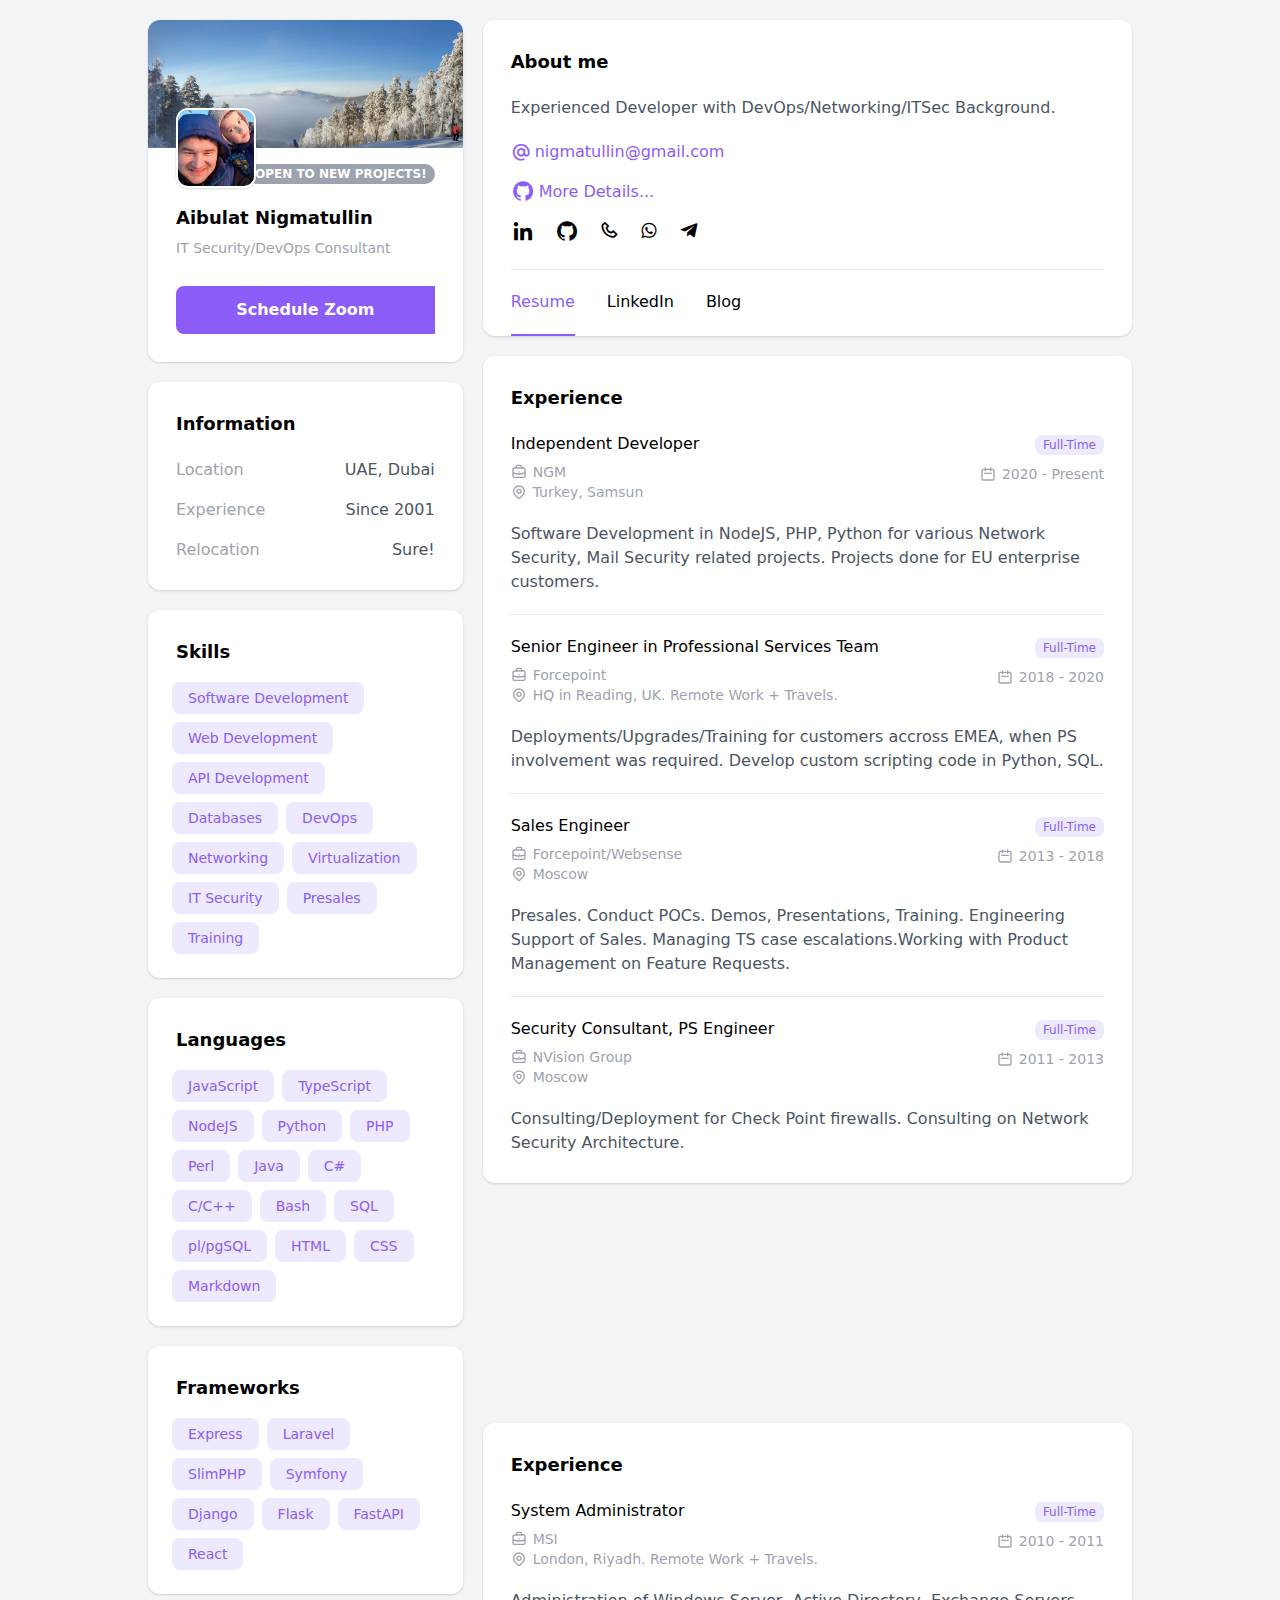
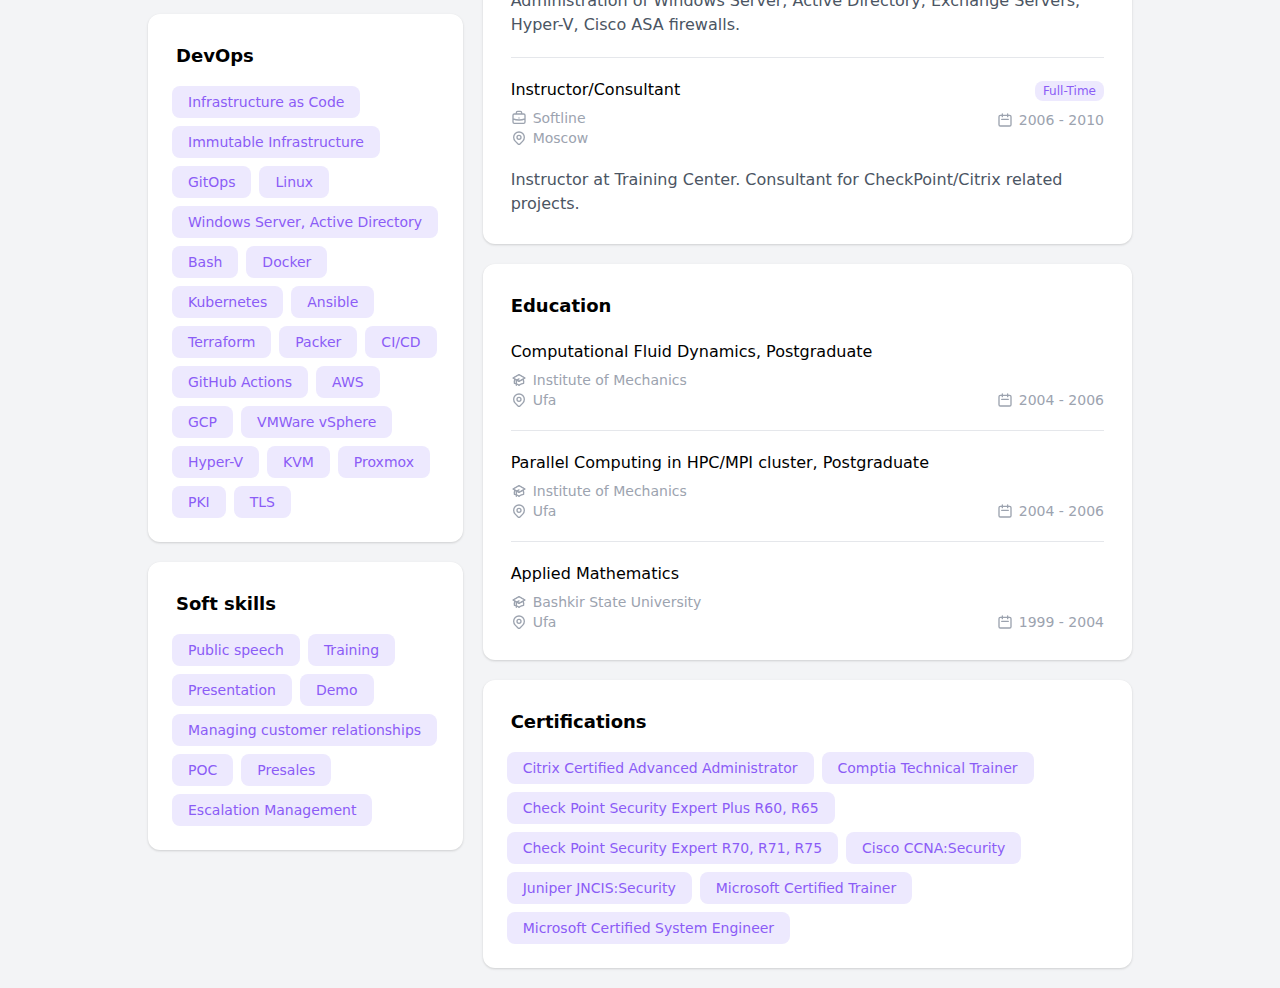
==== commit 72878298: "update" ====
--- a/index.html
+++ b/index.html
@@ -34,7 +34,7 @@
                         ></div>
                         <div class="pt-14 p-7 bg-white relative">
                             <span class="status-badge bg-gray-400"
-                                >Open to work</span
+                                >Open to new Projects!</span
                             >
                             <img
                                 src="img/photo.jpg"
@@ -45,7 +45,7 @@
                                 Aibulat Nigmatullin
                             </div>
                             <div class="text-sm text-gray-400 mb-7">
-                                Senior Developer
+                                IT Security/DevOps Consultant
                             </div>
                             <div class="flex group">
                                 <a
@@ -74,7 +74,7 @@
                                 <div
                                     class="font-medium text-right text-gray-600"
                                 >
-                                    Turkey, Samsun
+                                    UAE, Dubai
                                 </div>
                             </div>
 
@@ -83,7 +83,7 @@
                                 <div
                                     class="font-medium text-right text-gray-600"
                                 >
-                                    Since 2006
+                                    Since 2001
                                 </div>
                             </div>
 
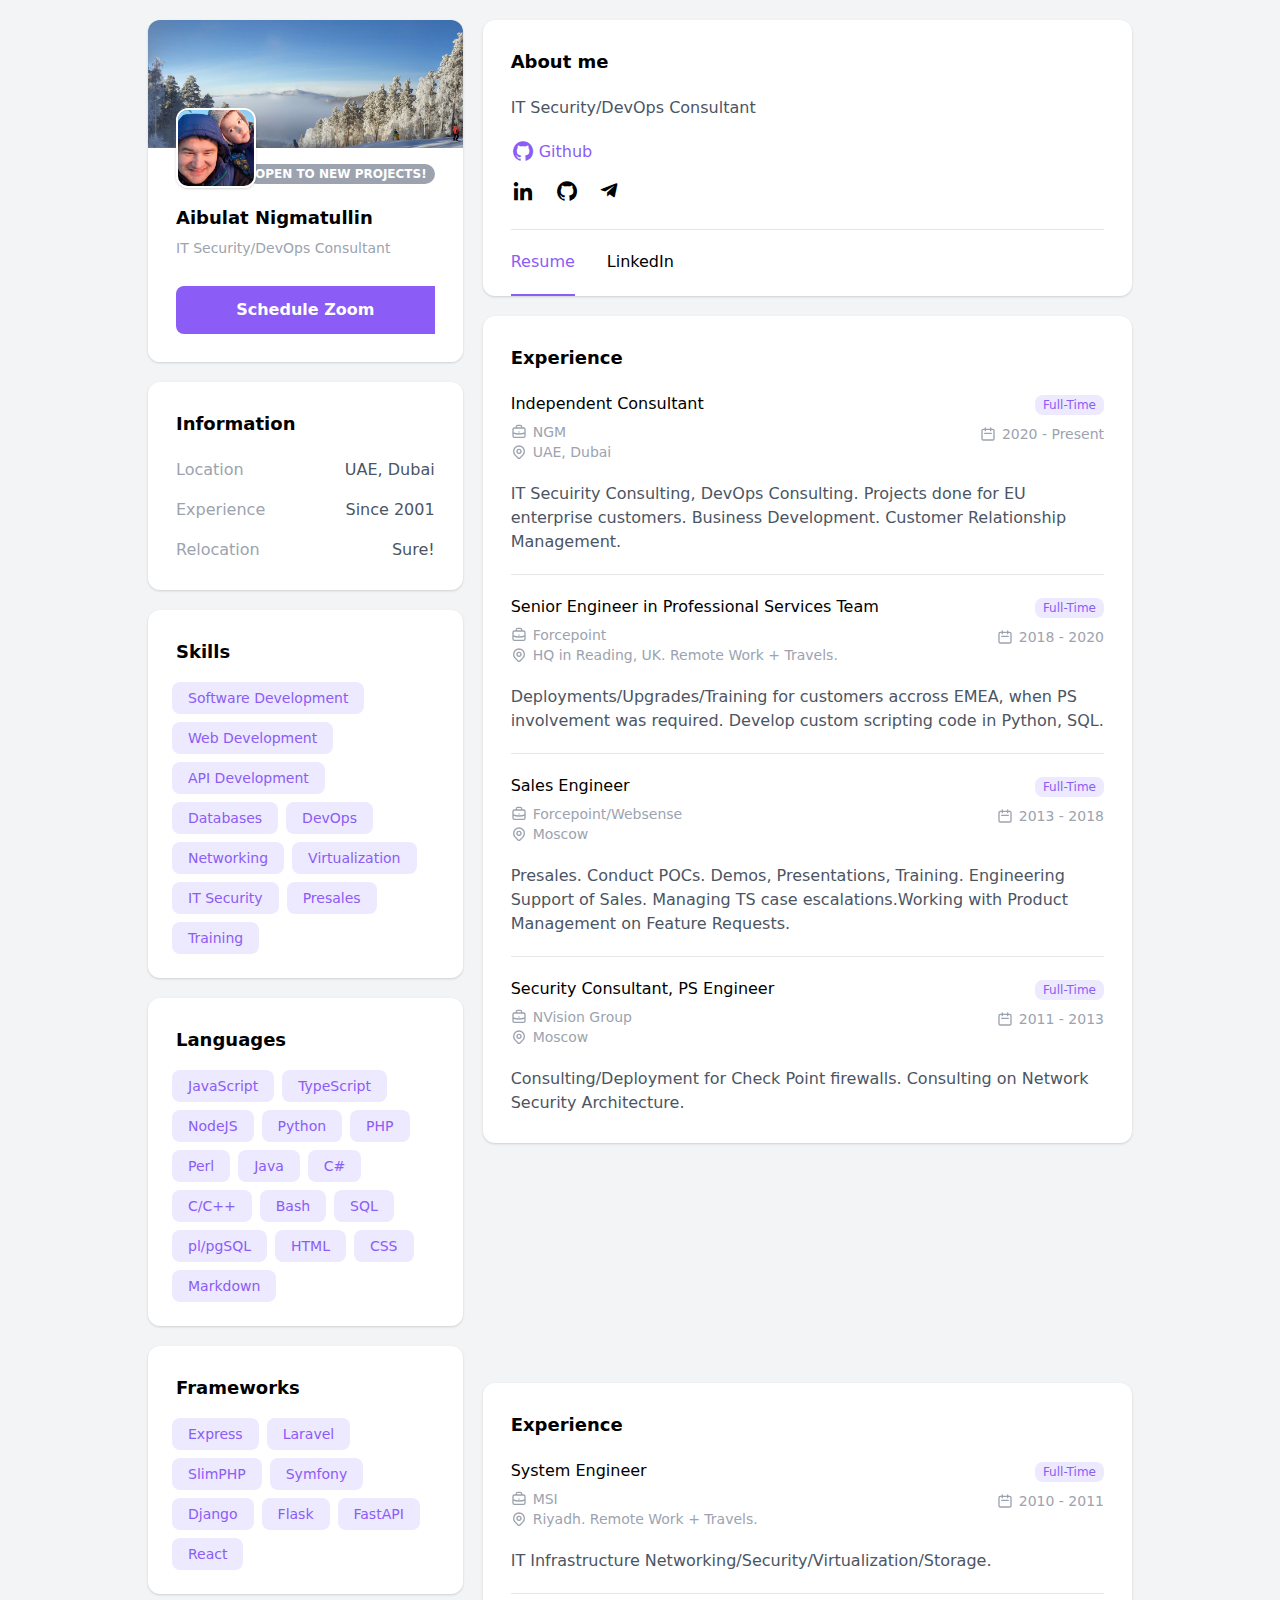
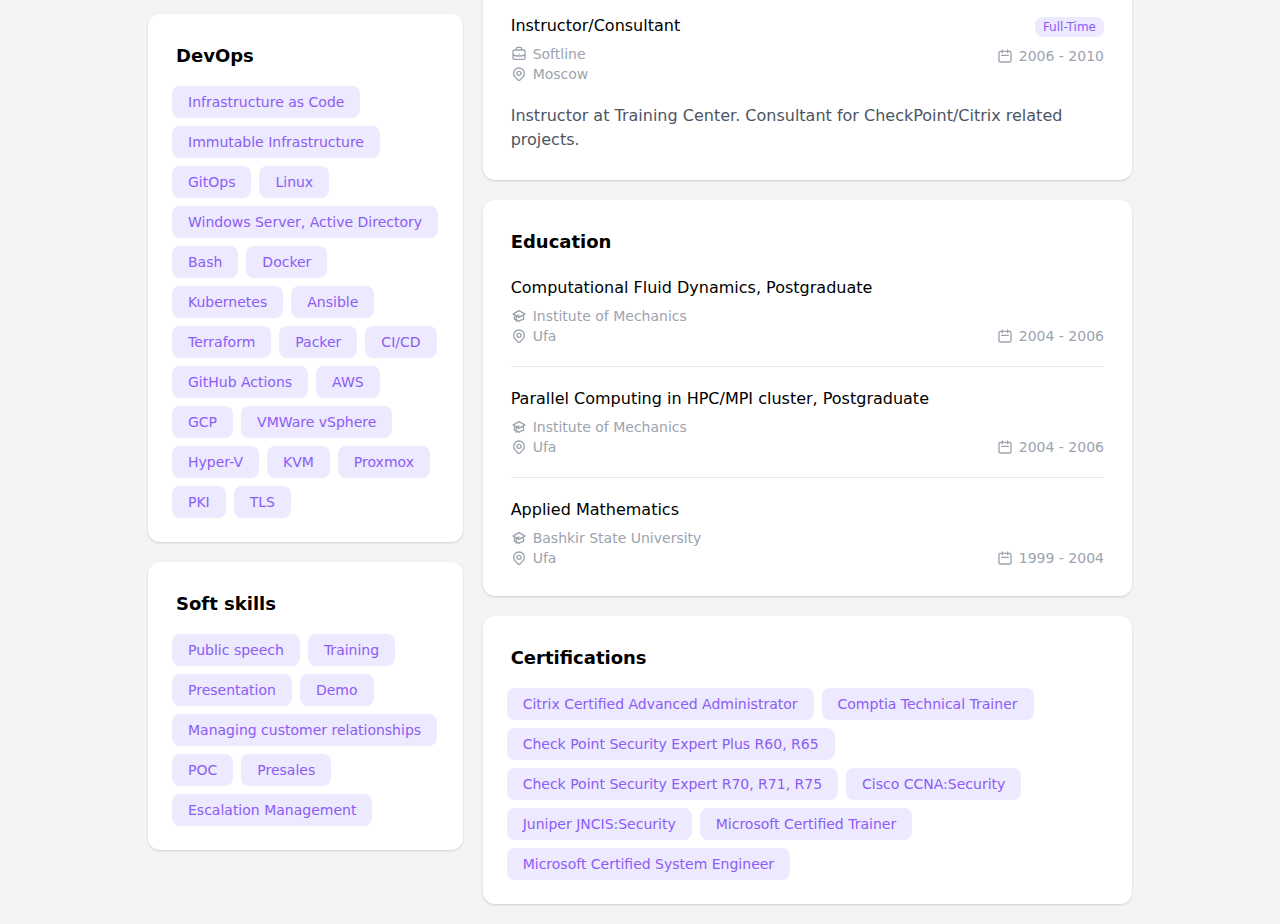
==== commit 3cbd33b5: "update" ====
--- a/index.html
+++ b/index.html
@@ -283,11 +283,11 @@
                         <!-- Start About Me Block -->
                         <h2 class="block-title">About me</h2>
                         <p class="text-gray-600 mb-5">
-                            Experienced Developer with DevOps/Networking/ITSec
-                            Background.
+                            IT Security/DevOps Consultant
                         </p>
 
                         <div class="flex flex-col space-y-4">
+                            <!--
                             <a
                                 href="mailto:nigmatullin@gmail.com"
                                 class="mail-link social-link-hover"
@@ -295,13 +295,14 @@
                                 <i class="bx bx-at text-xl"></i>
                                 <span>nigmatullin@gmail.com</span>
                             </a>
+                            -->
 
                             <a
                                 href="https://github.com/ngmaibulat"
                                 class="mail-link social-link-hover"
                             >
                                 <i class="bx bxl-github text-2xl"></i>
-                                <span>More Details...</span>
+                                <span>Github</span>
                             </a>
 
                             <ul class="flex space-x-5">
@@ -325,24 +326,6 @@
 
                                 <li>
                                     <a
-                                        href="tel:+905340614210"
-                                        class="phone-link social-link-hover"
-                                    >
-                                        <i class="bx bx-phone text-xl"></i>
-                                    </a>
-                                </li>
-
-                                <li>
-                                    <a
-                                        href="https://wa.me/+905340614210"
-                                        class="whatsapp-link social-link-hover"
-                                    >
-                                        <i class="bx bxl-whatsapp text-xl"></i>
-                                    </a>
-                                </li>
-
-                                <li>
-                                    <a
                                         href="https://t.me/ngmAibulat"
                                         class="telegram-link social-link-hover"
                                     >
@@ -370,14 +353,6 @@
                                     >LinkedIn</a
                                 >
                             </li>
-
-                            <li>
-                                <a
-                                    href="https://blog.nigmatullin.net/"
-                                    class="menu-link menu-link-hover"
-                                    >Blog</a
-                                >
-                            </li>
                         </ul>
                     </div>
 
@@ -391,7 +366,7 @@
                                 <div class="item-header">
                                     <div class="space-y-1.5">
                                         <div class="font-medium">
-                                            Independent Developer
+                                            Independent Consultant
                                         </div>
                                         <div class="flex flex-col">
                                             <div class="item-header-info">
@@ -434,7 +409,7 @@
                                                     ></path>
                                                 </svg>
 
-                                                <span>Turkey, Samsun</span>
+                                                <span>UAE, Dubai</span>
                                             </div>
                                         </div>
                                     </div>
@@ -462,10 +437,10 @@
                                     </div>
                                 </div>
                                 <p class="text-gray-600">
-                                    Software Development in NodeJS, PHP, Python
-                                    for various Network Security, Mail Security
-                                    related projects. Projects done for EU
-                                    enterprise customers.
+                                    IT Secuirity Consulting, DevOps Consulting.
+                                    Projects done for EU enterprise customers.
+                                    Business Development. Customer Relationship
+                                    Management.
                                 </p>
 
                                 <div class="border-b border-gray-200"></div>
@@ -745,7 +720,7 @@
                                 <div class="item-header">
                                     <div class="space-y-1.5">
                                         <div class="font-medium">
-                                            System Administrator
+                                            System Engineer
                                         </div>
                                         <div class="flex flex-col">
                                             <div class="item-header-info">
@@ -789,8 +764,8 @@
                                                 </svg>
 
                                                 <span
-                                                    >London, Riyadh. Remote Work
-                                                    + Travels.</span
+                                                    >Riyadh. Remote Work +
+                                                    Travels.</span
                                                 >
                                             </div>
                                         </div>
@@ -819,9 +794,8 @@
                                     </div>
                                 </div>
                                 <p class="text-gray-600">
-                                    Administration of Windows Server, Active
-                                    Directory, Exchange Servers, Hyper-V, Cisco
-                                    ASA firewalls.
+                                    IT Infrastructure
+                                    Networking/Security/Virtualization/Storage.
                                 </p>
 
                                 <div class="border-b border-gray-200"></div>
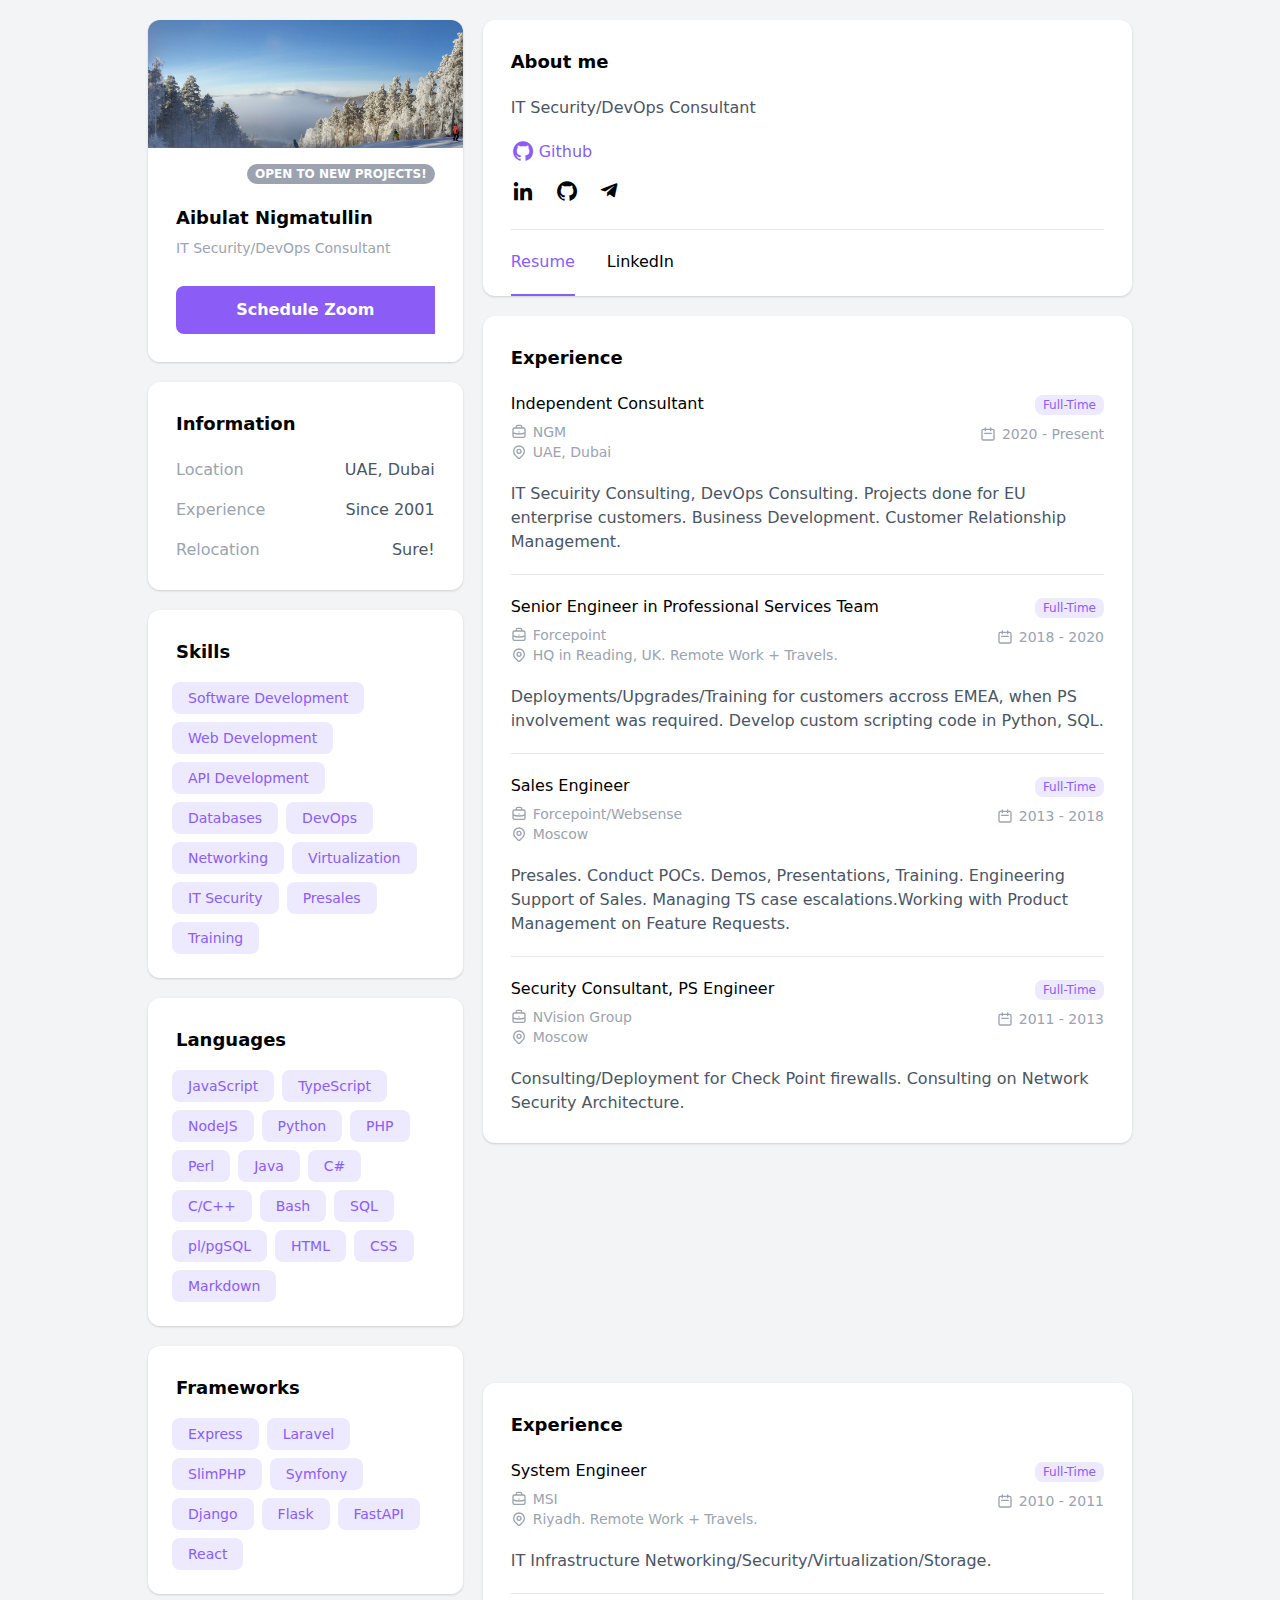
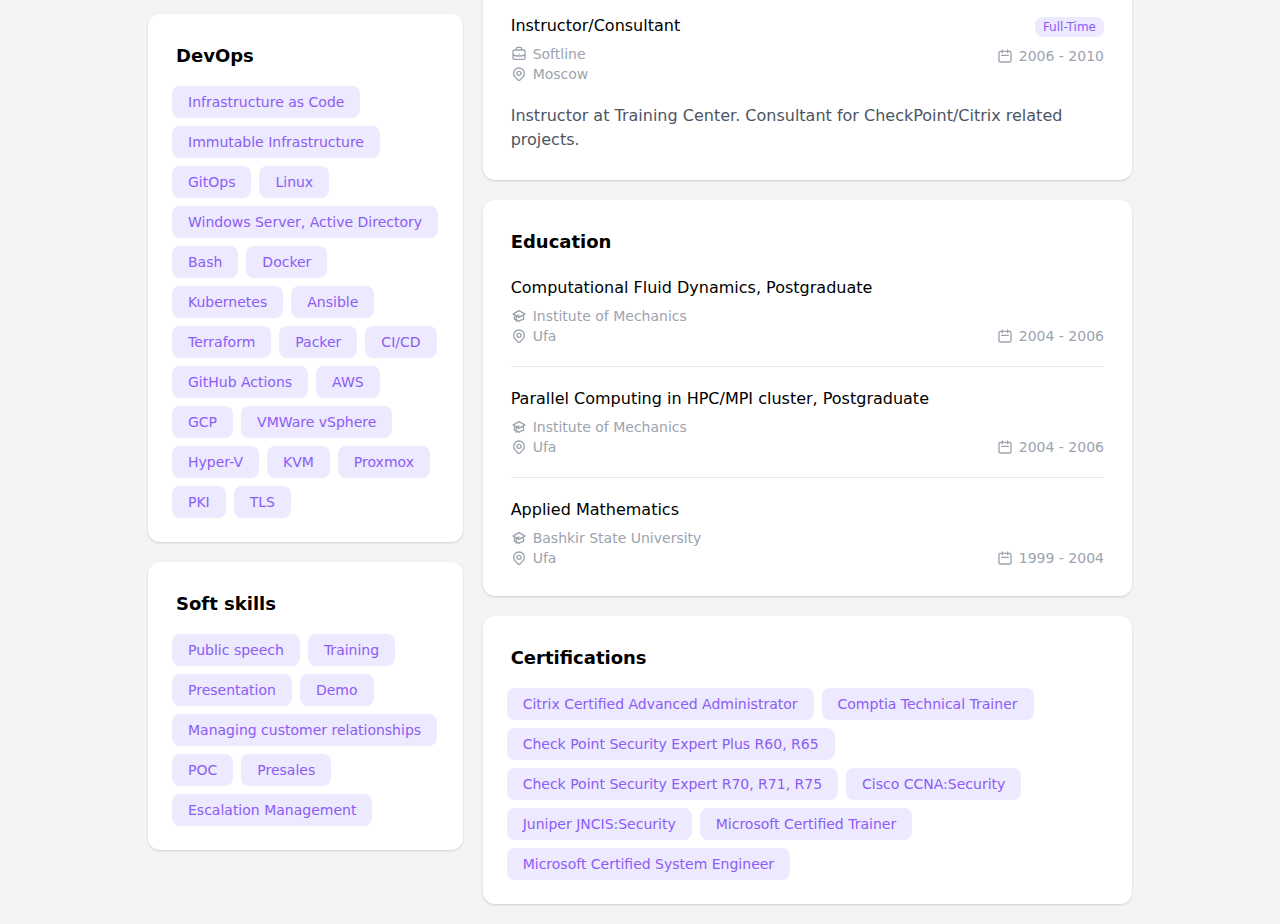
==== commit 2b5b27af: "update" ====
--- a/index.html
+++ b/index.html
@@ -36,17 +36,15 @@
                             <span class="status-badge bg-gray-400"
                                 >Open to new Projects!</span
                             >
-                            <img
-                                src="img/photo.jpg"
-                                alt="Photo"
-                                class="user-photo"
-                            />
+
                             <div class="text-lg font-semibold mb-1.5">
                                 Aibulat Nigmatullin
                             </div>
+
                             <div class="text-sm text-gray-400 mb-7">
                                 IT Security/DevOps Consultant
                             </div>
+
                             <div class="flex group">
                                 <a
                                     class="download-btn"
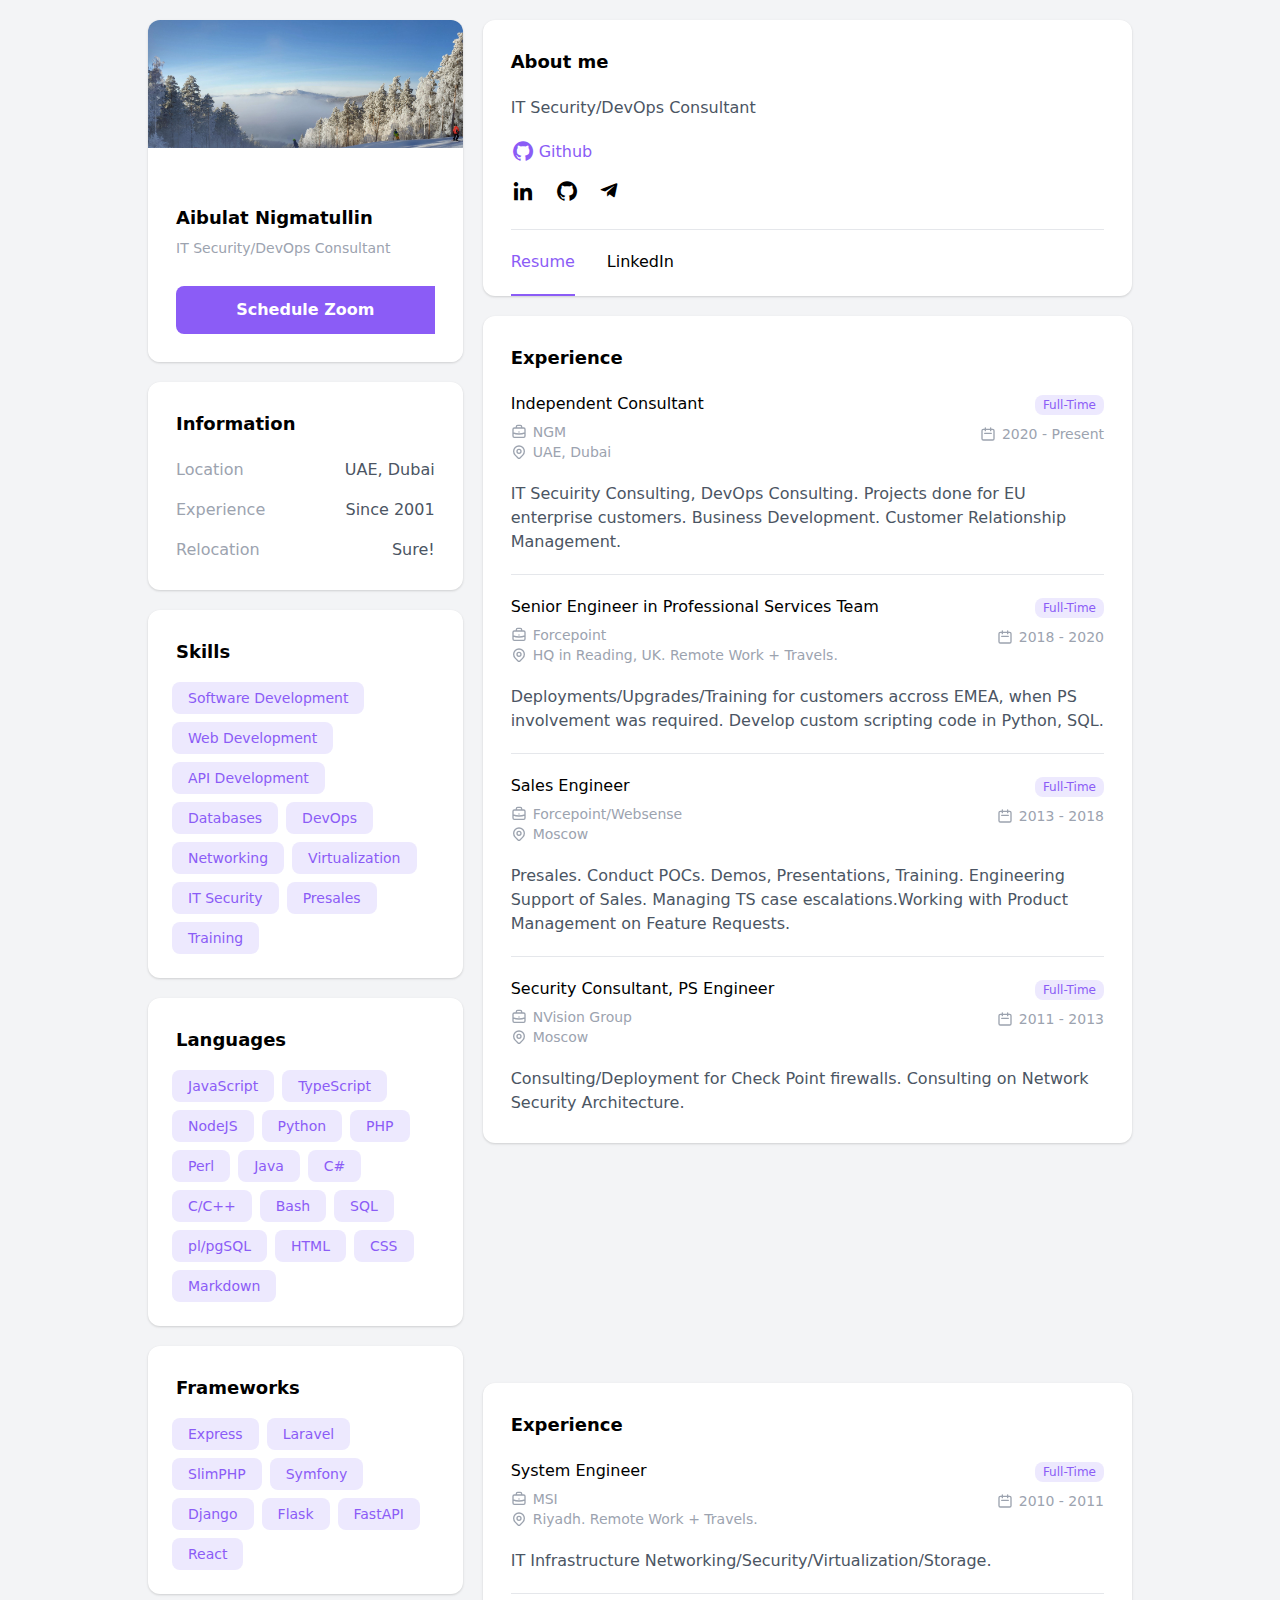
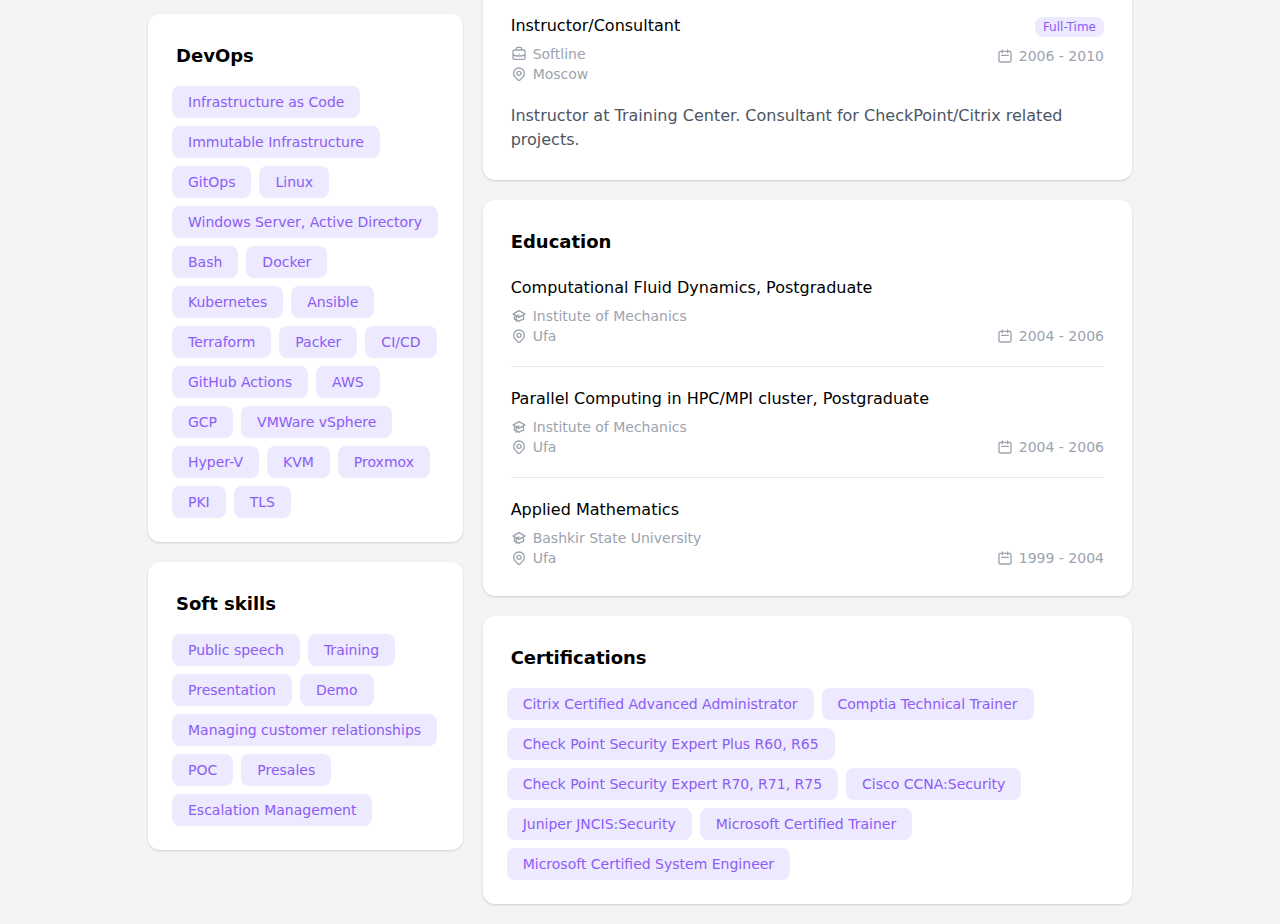
==== commit dae5683d: "update" ====
--- a/index.html
+++ b/index.html
@@ -33,10 +33,6 @@
                             style="background-image: url('img/cover.jpg')"
                         ></div>
                         <div class="pt-14 p-7 bg-white relative">
-                            <span class="status-badge bg-gray-400"
-                                >Open to new Projects!</span
-                            >
-
                             <div class="text-lg font-semibold mb-1.5">
                                 Aibulat Nigmatullin
                             </div>
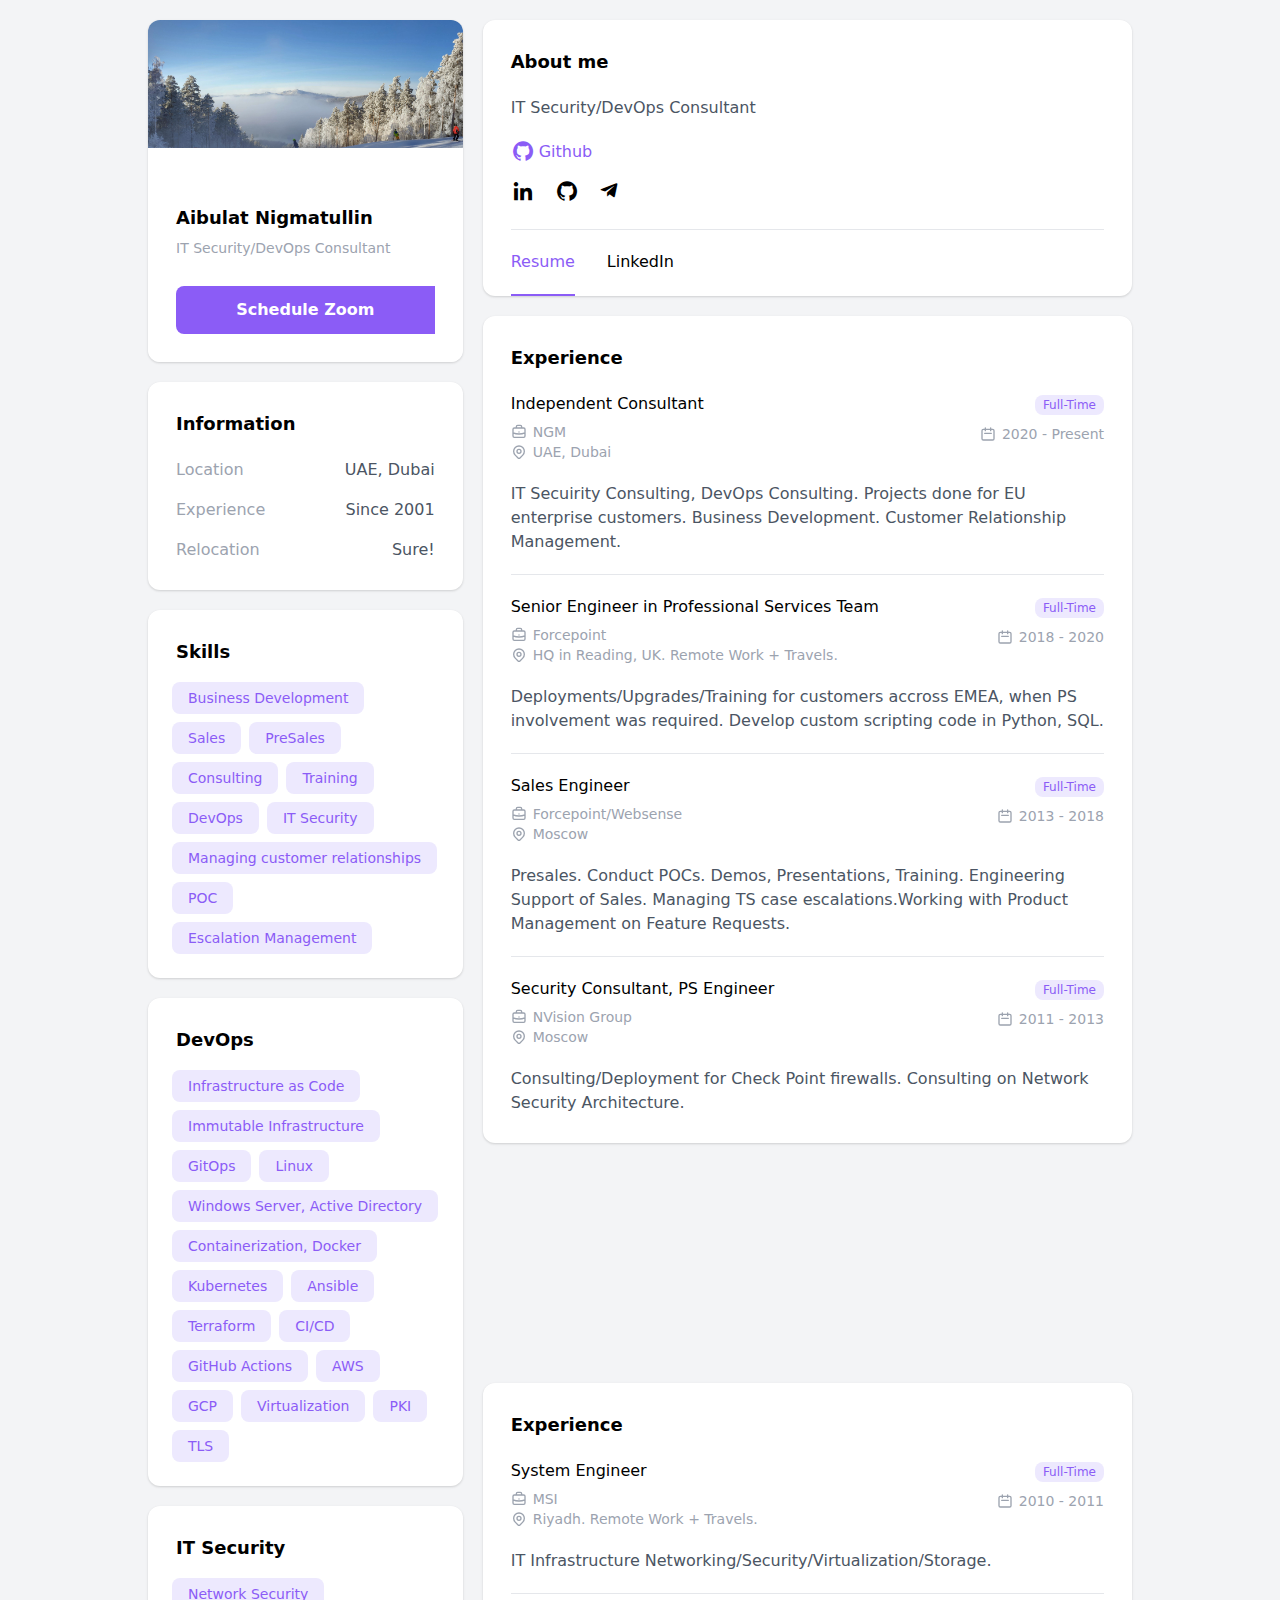
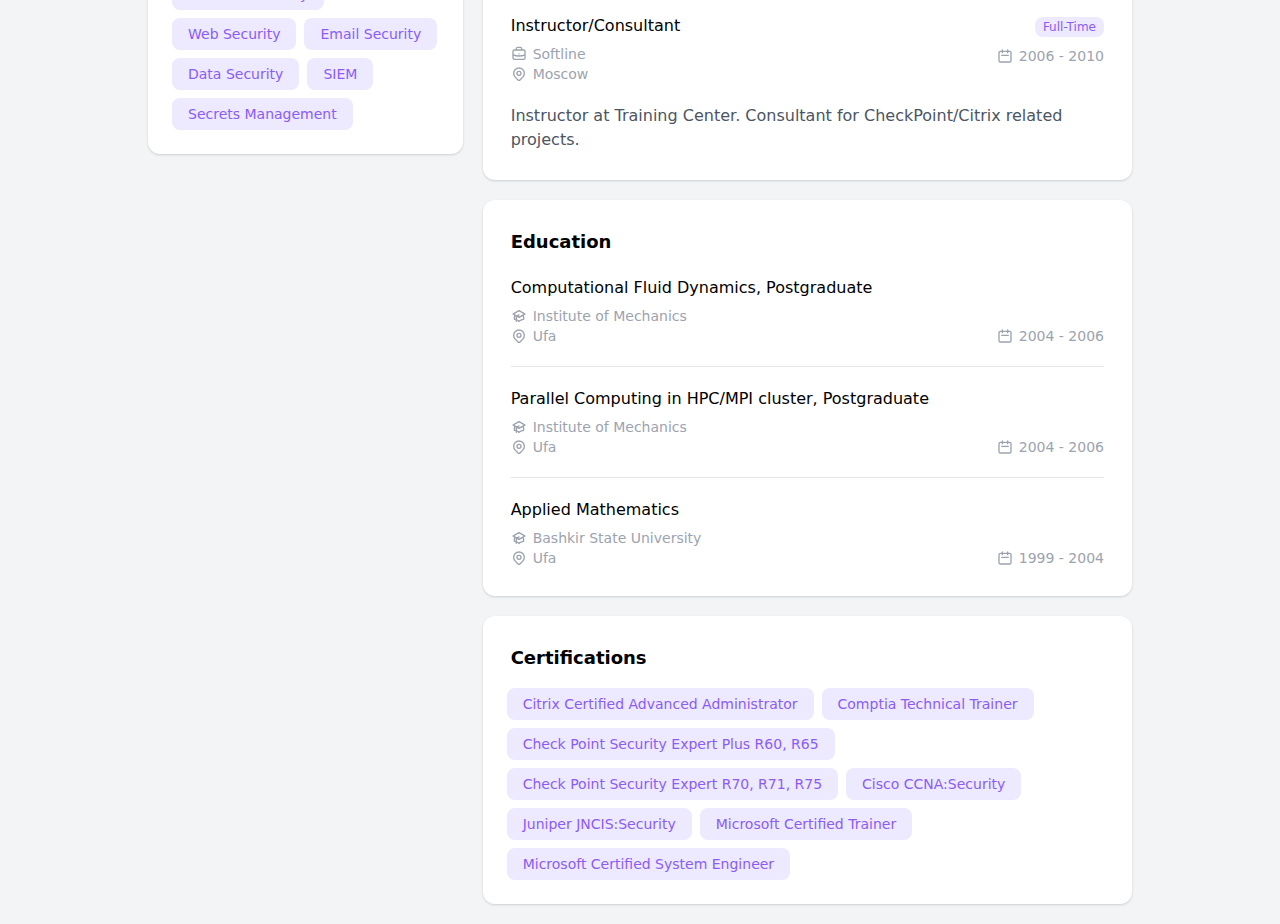
==== commit 15ee9f36: "update" ====
--- a/index.html
+++ b/index.html
@@ -108,83 +108,27 @@
                         <h2 class="block-title">Skills</h2>
 
                         <div class="-m-2 flex flex-wrap">
-                            <span class="skill-tag">Software Development</span>
-
-                            <span class="skill-tag">Web Development</span>
-
-                            <span class="skill-tag">API Development</span>
-
-                            <span class="skill-tag">Databases</span>
+                            <span class="skill-tag">Business Development</span>
+
+                            <span class="skill-tag">Sales</span>
+
+                            <span class="skill-tag">PreSales</span>
+
+                            <span class="skill-tag">Consulting</span>
+
+                            <span class="skill-tag">Training</span>
 
                             <span class="skill-tag">DevOps</span>
 
-                            <span class="skill-tag">Networking</span>
-
-                            <span class="skill-tag">Virtualization</span>
-
                             <span class="skill-tag">IT Security</span>
 
-                            <span class="skill-tag">Presales</span>
-
-                            <span class="skill-tag">Training</span>
-                        </div>
-                    </div>
-
-                    <div class="p-7 block-section flow-root">
-                        <h2 class="block-title">Languages</h2>
-
-                        <div class="-m-2 flex flex-wrap">
-                            <span class="skill-tag">JavaScript</span>
-
-                            <span class="skill-tag">TypeScript</span>
-
-                            <span class="skill-tag">NodeJS</span>
-
-                            <span class="skill-tag">Python</span>
-
-                            <span class="skill-tag">PHP</span>
-
-                            <span class="skill-tag">Perl</span>
-
-                            <span class="skill-tag">Java</span>
-
-                            <span class="skill-tag">C#</span>
-
-                            <span class="skill-tag">C/C++</span>
-
-                            <span class="skill-tag">Bash</span>
-
-                            <span class="skill-tag">SQL</span>
-
-                            <span class="skill-tag">pl/pgSQL</span>
-
-                            <span class="skill-tag">HTML</span>
-
-                            <span class="skill-tag">CSS</span>
-
-                            <span class="skill-tag">Markdown</span>
-                        </div>
-                    </div>
-
-                    <div class="p-7 block-section flow-root">
-                        <h2 class="block-title">Frameworks</h2>
-
-                        <div class="-m-2 flex flex-wrap">
-                            <span class="skill-tag">Express</span>
-
-                            <span class="skill-tag">Laravel</span>
-
-                            <span class="skill-tag">SlimPHP</span>
-
-                            <span class="skill-tag">Symfony</span>
-
-                            <span class="skill-tag">Django</span>
-
-                            <span class="skill-tag">Flask</span>
-
-                            <span class="skill-tag">FastAPI</span>
-
-                            <span class="skill-tag">React</span>
+                            <span class="skill-tag"
+                                >Managing customer relationships</span
+                            >
+
+                            <span class="skill-tag">POC</span>
+
+                            <span class="skill-tag">Escalation Management</span>
                         </div>
                     </div>
 
@@ -208,9 +152,9 @@
                                 >Windows Server, Active Directory</span
                             >
 
-                            <span class="skill-tag">Bash</span>
-
-                            <span class="skill-tag">Docker</span>
+                            <span class="skill-tag"
+                                >Containerization, Docker</span
+                            >
 
                             <span class="skill-tag">Kubernetes</span>
 
@@ -218,8 +162,6 @@
 
                             <span class="skill-tag">Terraform</span>
 
-                            <span class="skill-tag">Packer</span>
-
                             <span class="skill-tag">CI/CD</span>
 
                             <span class="skill-tag">GitHub Actions</span>
@@ -228,13 +170,7 @@
 
                             <span class="skill-tag">GCP</span>
 
-                            <span class="skill-tag">VMWare vSphere</span>
-
-                            <span class="skill-tag">Hyper-V</span>
-
-                            <span class="skill-tag">KVM</span>
-
-                            <span class="skill-tag">Proxmox</span>
+                            <span class="skill-tag">Virtualization</span>
 
                             <span class="skill-tag">PKI</span>
 
@@ -243,26 +179,15 @@
                     </div>
 
                     <div class="p-7 block-section flow-root">
-                        <h2 class="block-title">Soft skills</h2>
+                        <h2 class="block-title">IT Security</h2>
 
                         <div class="-m-2 flex flex-wrap">
-                            <span class="skill-tag">Public speech</span>
-
-                            <span class="skill-tag">Training</span>
-
-                            <span class="skill-tag">Presentation</span>
-
-                            <span class="skill-tag">Demo</span>
-
-                            <span class="skill-tag"
-                                >Managing customer relationships</span
-                            >
-
-                            <span class="skill-tag">POC</span>
-
-                            <span class="skill-tag">Presales</span>
-
-                            <span class="skill-tag">Escalation Management</span>
+                            <span class="skill-tag">Network Security</span>
+                            <span class="skill-tag">Web Security</span>
+                            <span class="skill-tag">Email Security</span>
+                            <span class="skill-tag">Data Security</span>
+                            <span class="skill-tag">SIEM</span>
+                            <span class="skill-tag">Secrets Management</span>
                         </div>
                     </div>
 
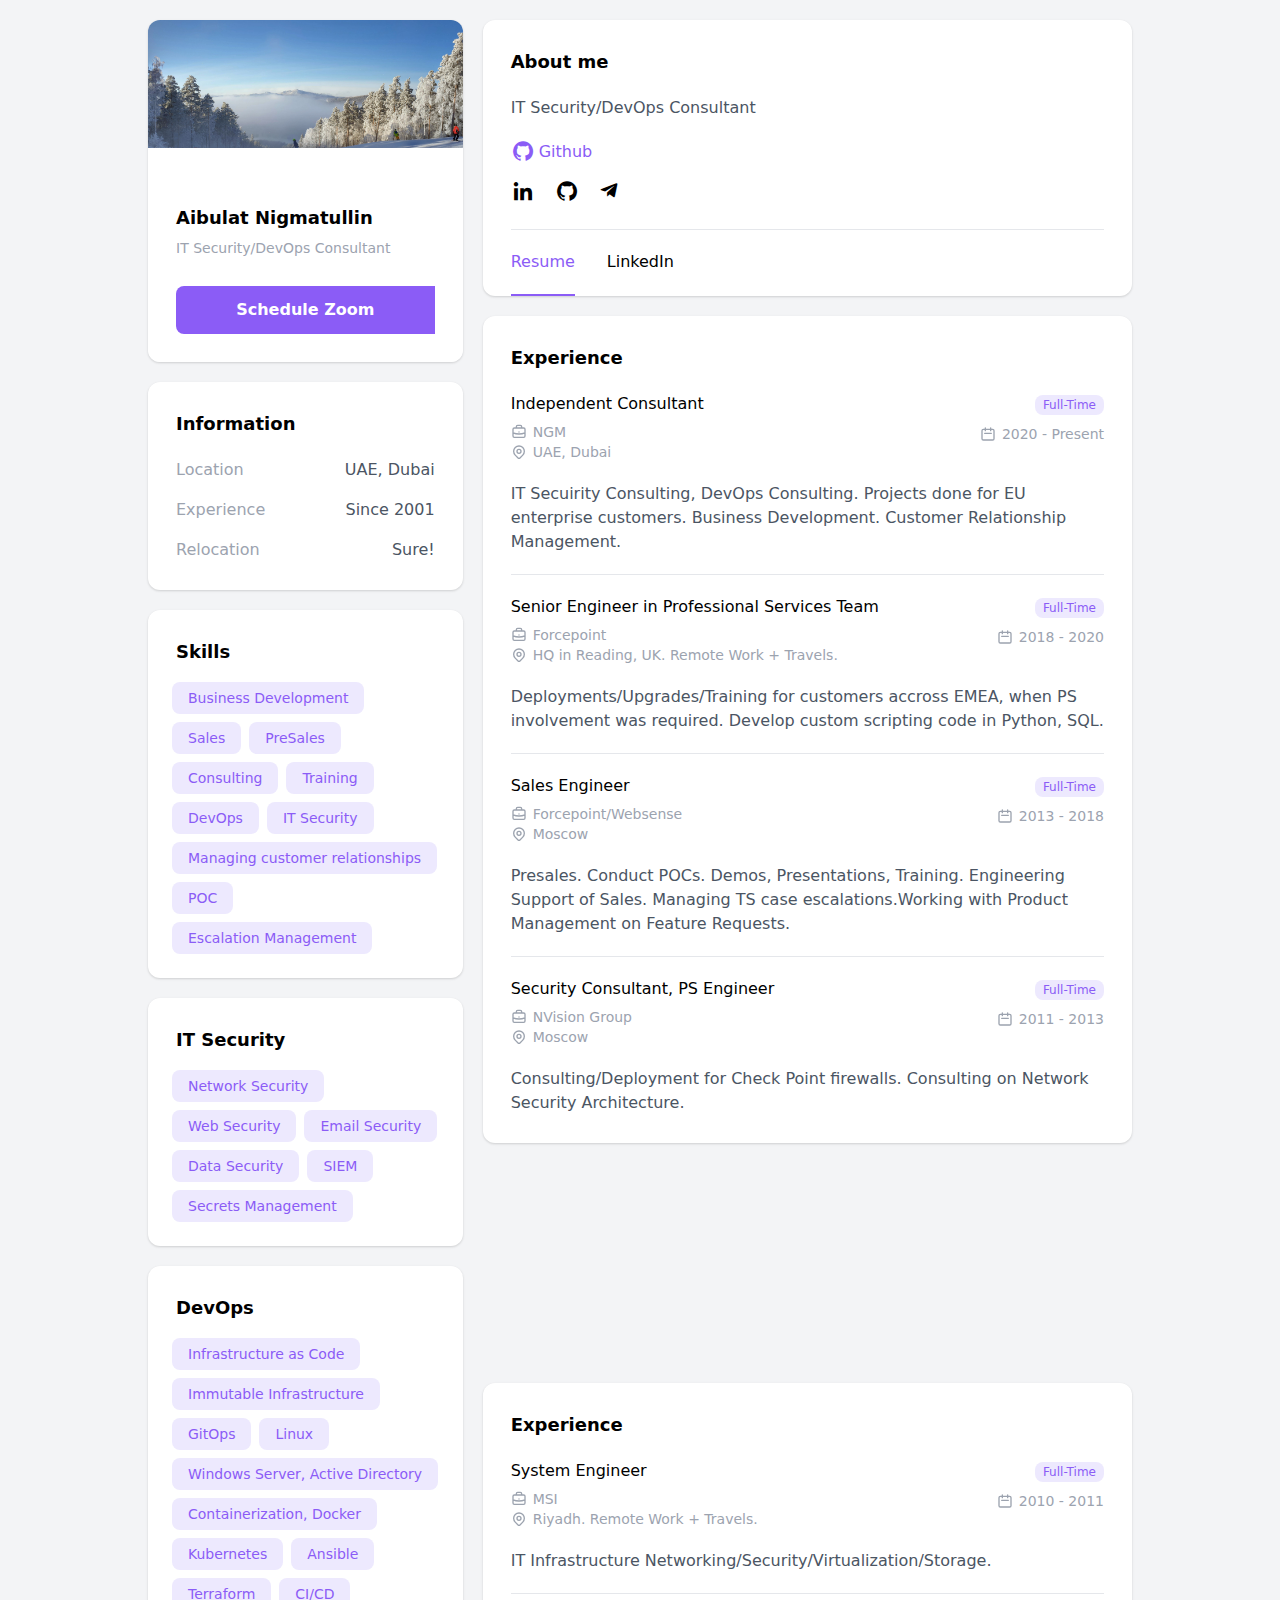
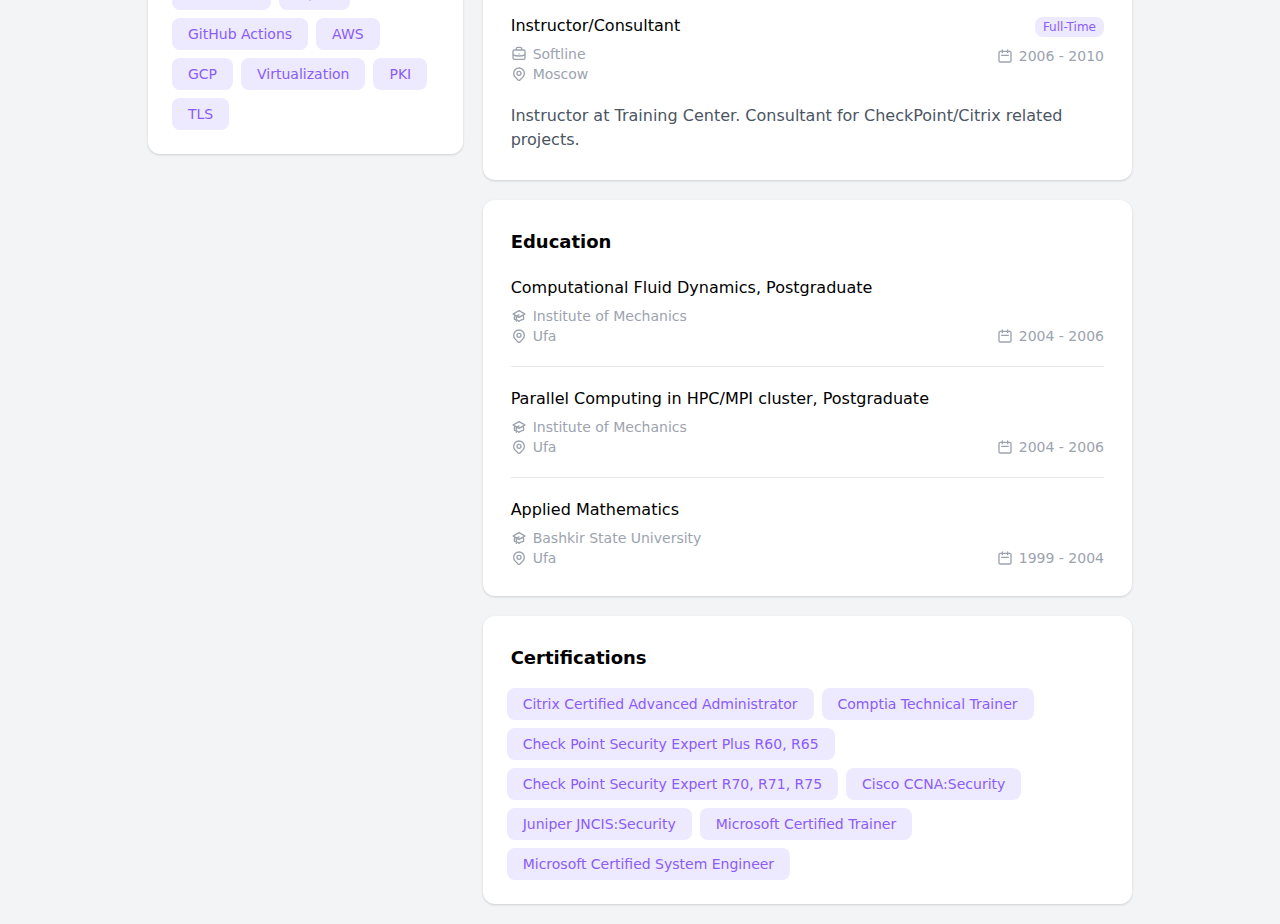
==== commit 256822e6: "update" ====
--- a/index.html
+++ b/index.html
@@ -133,52 +133,6 @@
                     </div>
 
                     <div class="p-7 block-section flow-root">
-                        <h2 class="block-title">DevOps</h2>
-
-                        <div class="-m-2 flex flex-wrap">
-                            <span class="skill-tag"
-                                >Infrastructure as Code</span
-                            >
-
-                            <span class="skill-tag"
-                                >Immutable Infrastructure</span
-                            >
-
-                            <span class="skill-tag">GitOps</span>
-
-                            <span class="skill-tag">Linux</span>
-
-                            <span class="skill-tag"
-                                >Windows Server, Active Directory</span
-                            >
-
-                            <span class="skill-tag"
-                                >Containerization, Docker</span
-                            >
-
-                            <span class="skill-tag">Kubernetes</span>
-
-                            <span class="skill-tag">Ansible</span>
-
-                            <span class="skill-tag">Terraform</span>
-
-                            <span class="skill-tag">CI/CD</span>
-
-                            <span class="skill-tag">GitHub Actions</span>
-
-                            <span class="skill-tag">AWS</span>
-
-                            <span class="skill-tag">GCP</span>
-
-                            <span class="skill-tag">Virtualization</span>
-
-                            <span class="skill-tag">PKI</span>
-
-                            <span class="skill-tag">TLS</span>
-                        </div>
-                    </div>
-
-                    <div class="p-7 block-section flow-root">
                         <h2 class="block-title">IT Security</h2>
 
                         <div class="-m-2 flex flex-wrap">
@@ -188,6 +142,52 @@
                             <span class="skill-tag">Data Security</span>
                             <span class="skill-tag">SIEM</span>
                             <span class="skill-tag">Secrets Management</span>
+                        </div>
+                    </div>
+
+                    <div class="p-7 block-section flow-root">
+                        <h2 class="block-title">DevOps</h2>
+
+                        <div class="-m-2 flex flex-wrap">
+                            <span class="skill-tag"
+                                >Infrastructure as Code</span
+                            >
+
+                            <span class="skill-tag"
+                                >Immutable Infrastructure</span
+                            >
+
+                            <span class="skill-tag">GitOps</span>
+
+                            <span class="skill-tag">Linux</span>
+
+                            <span class="skill-tag"
+                                >Windows Server, Active Directory</span
+                            >
+
+                            <span class="skill-tag"
+                                >Containerization, Docker</span
+                            >
+
+                            <span class="skill-tag">Kubernetes</span>
+
+                            <span class="skill-tag">Ansible</span>
+
+                            <span class="skill-tag">Terraform</span>
+
+                            <span class="skill-tag">CI/CD</span>
+
+                            <span class="skill-tag">GitHub Actions</span>
+
+                            <span class="skill-tag">AWS</span>
+
+                            <span class="skill-tag">GCP</span>
+
+                            <span class="skill-tag">Virtualization</span>
+
+                            <span class="skill-tag">PKI</span>
+
+                            <span class="skill-tag">TLS</span>
                         </div>
                     </div>
 
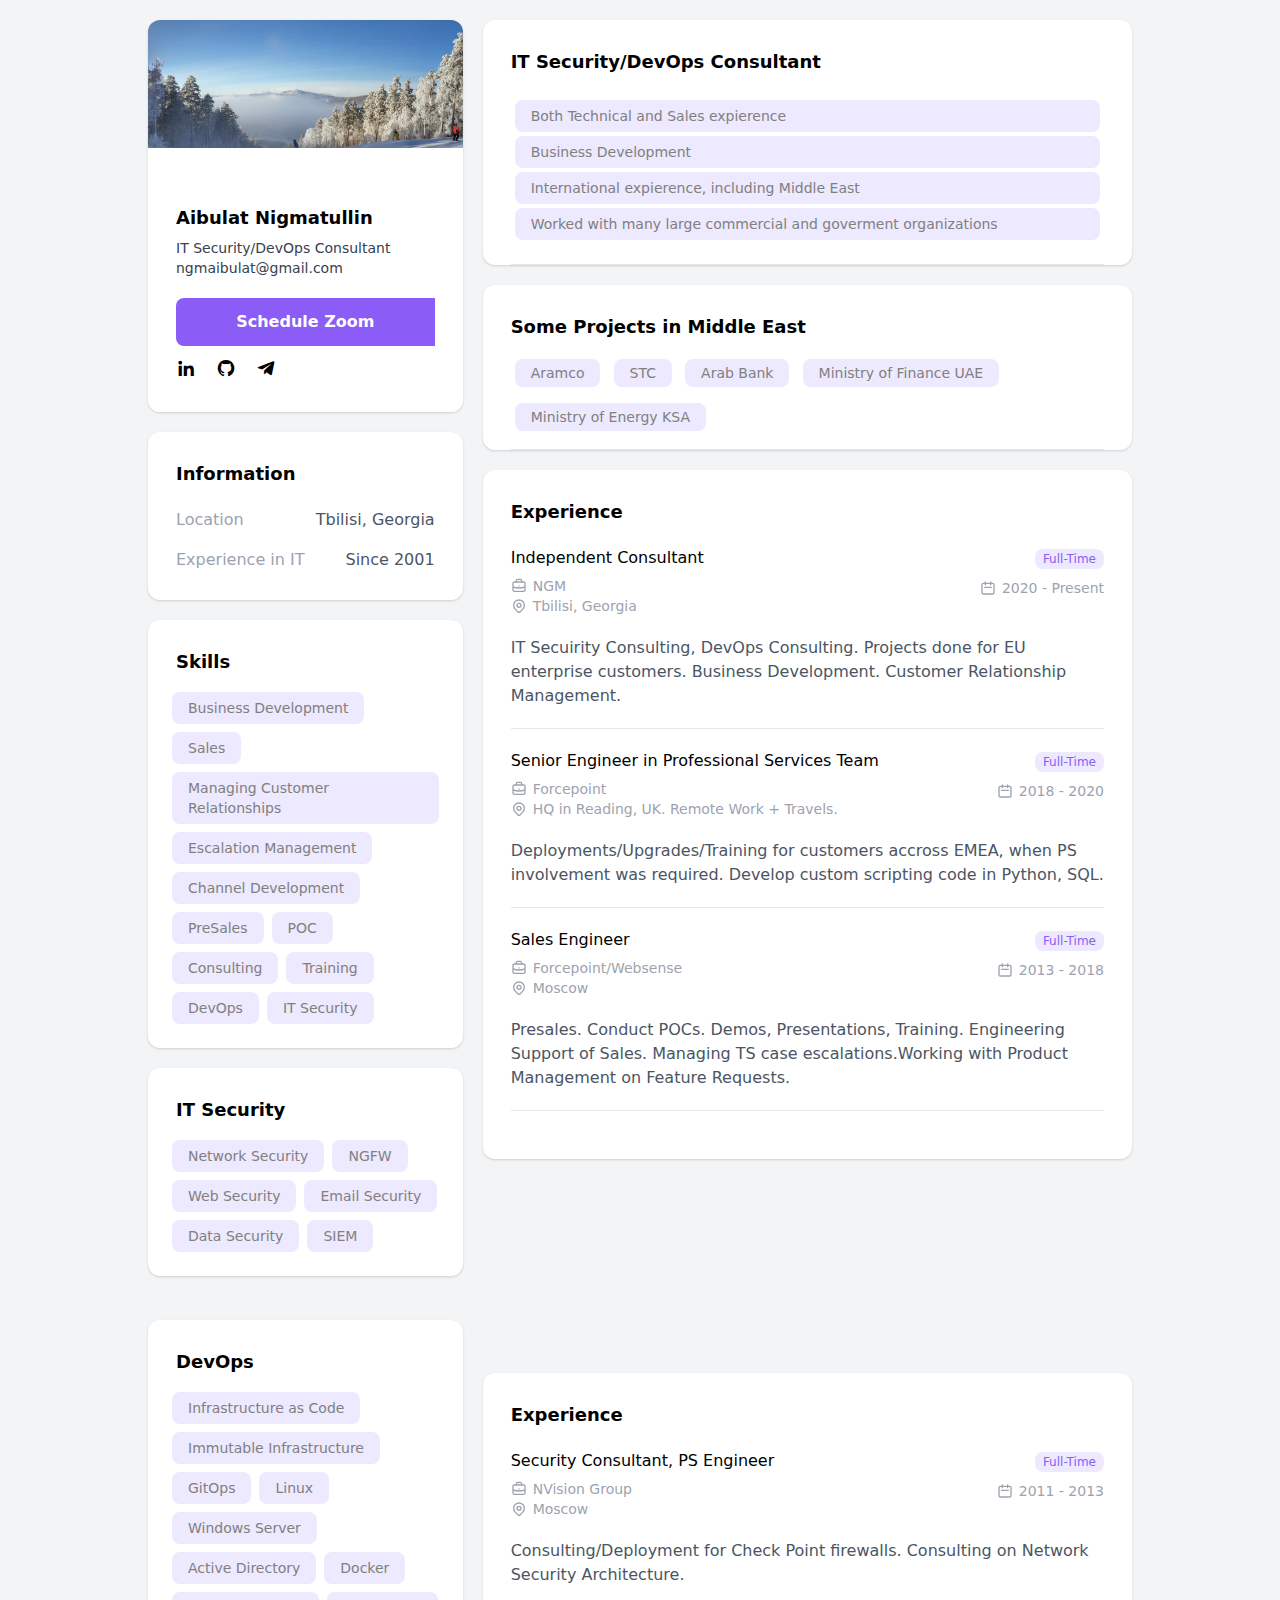
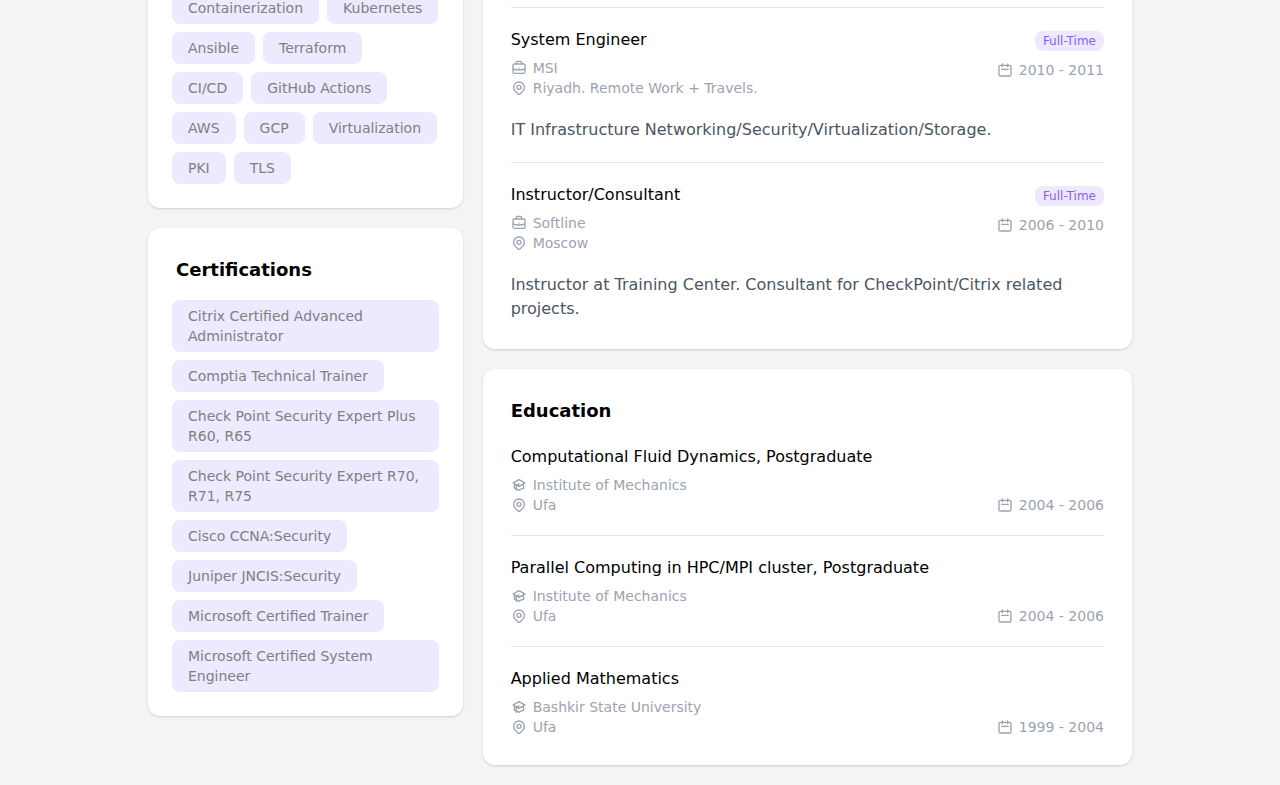
==== commit 4a80cede: "update" ====
--- a/index.html
+++ b/index.html
@@ -11,13 +11,7 @@
             rel="stylesheet"
         />
 
-        <style>
-            .svg {
-                fill: none;
-                stroke: currentColor;
-            }
-        </style>
-        <title>CV - Aibulat Nigmatullin</title>
+        <title>Aibulat Nigmatullin</title>
     </head>
 
     <body class="bg-gray-100 antialiased">
@@ -37,8 +31,9 @@
                                 Aibulat Nigmatullin
                             </div>
 
-                            <div class="text-sm text-gray-400 mb-7">
+                            <div class="text-sm text-gray-700 mb-5">
                                 IT Security/DevOps Consultant
+                                <a href="mailto:ngmaibulat@gmail.com">ngmaibulat@gmail.com</a>
                             </div>
 
                             <div class="flex group">
@@ -55,6 +50,36 @@
                                     Schedule Zoom
                                 </a>
                             </div>
+
+                            <ul class="flex space-x-5 mt-3">
+                                <li>
+                                    <a
+                                        href="https://www.linkedin.com/in/aibulat/"
+                                        class="social-link-hover"
+                                    >
+                                        <i class="bx bxl-linkedin text-xl"></i>
+                                    </a>
+                                </li>
+
+                                <li>
+                                    <a
+                                        href="https://github.com/ngmaibulat"
+                                        class="social-link-hover"
+                                    >
+                                        <i class="bx bxl-github text-xl"></i>
+                                    </a>
+                                </li>
+
+                                <li>
+                                    <a
+                                        href="https://t.me/ngmAibulat"
+                                        class="telegram-link social-link-hover"
+                                    >
+                                        <i class="bx bxl-telegram text-xl"></i>
+                                    </a>
+                                </li>
+                            </ul>
+
                         </div>
                     </div>
                     <!-- End User Block -->
@@ -68,36 +93,20 @@
                                 <div
                                     class="font-medium text-right text-gray-600"
                                 >
-                                    UAE, Dubai
+                                    Tbilisi, Georgia
                                 </div>
                             </div>
 
                             <div class="flex justify-between">
-                                <div class="text-gray-400">Experience</div>
+                                <div class="text-gray-400">
+                                    Experience in IT
+                                </div>
                                 <div
                                     class="font-medium text-right text-gray-600"
                                 >
                                     Since 2001
                                 </div>
                             </div>
-
-                            <div class="flex justify-between">
-                                <div class="text-gray-400">Relocation</div>
-                                <div
-                                    class="font-medium text-right text-gray-600"
-                                >
-                                    Sure!
-                                </div>
-                            </div>
-
-                            <!--
-        <div class="flex justify-between">
-            <div class="text-gray-400">Remote Work</div>
-            <div class="font-medium text-right text-gray-600">
-                Yep!
-            </div>
-        </div>
--->
                         </div>
                     </div>
                     <!-- End Info Block -->
@@ -112,8 +121,18 @@
 
                             <span class="skill-tag">Sales</span>
 
+                            <span class="skill-tag"
+                                >Managing Customer Relationships</span
+                            >
+
+                            <span class="skill-tag">Escalation Management</span>
+
+                            <span class="skill-tag">Channel Development</span>
+
                             <span class="skill-tag">PreSales</span>
 
+                            <span class="skill-tag">POC</span>
+
                             <span class="skill-tag">Consulting</span>
 
                             <span class="skill-tag">Training</span>
@@ -121,14 +140,6 @@
                             <span class="skill-tag">DevOps</span>
 
                             <span class="skill-tag">IT Security</span>
-
-                            <span class="skill-tag"
-                                >Managing customer relationships</span
-                            >
-
-                            <span class="skill-tag">POC</span>
-
-                            <span class="skill-tag">Escalation Management</span>
                         </div>
                     </div>
 
@@ -137,13 +148,15 @@
 
                         <div class="-m-2 flex flex-wrap">
                             <span class="skill-tag">Network Security</span>
+                            <span class="skill-tag">NGFW</span>
                             <span class="skill-tag">Web Security</span>
                             <span class="skill-tag">Email Security</span>
                             <span class="skill-tag">Data Security</span>
                             <span class="skill-tag">SIEM</span>
-                            <span class="skill-tag">Secrets Management</span>
-                        </div>
-                    </div>
+                        </div>
+                    </div>
+
+                    &nbsp;
 
                     <div class="p-7 block-section flow-root">
                         <h2 class="block-title">DevOps</h2>
@@ -153,21 +166,19 @@
                                 >Infrastructure as Code</span
                             >
 
-                            <span class="skill-tag"
-                                >Immutable Infrastructure</span
-                            >
+                            <span class="skill-tag">Immutable Infrastructure</span>
 
                             <span class="skill-tag">GitOps</span>
 
                             <span class="skill-tag">Linux</span>
 
-                            <span class="skill-tag"
-                                >Windows Server, Active Directory</span
-                            >
-
-                            <span class="skill-tag"
-                                >Containerization, Docker</span
-                            >
+                            <span class="skill-tag">Windows Server</span>
+
+                            <span class="skill-tag">Active Directory</span>
+
+                            <span class="skill-tag">Docker</span>
+
+                            <span class="skill-tag">Containerization</span>
 
                             <span class="skill-tag">Kubernetes</span>
 
@@ -188,6 +199,44 @@
                             <span class="skill-tag">PKI</span>
 
                             <span class="skill-tag">TLS</span>
+                        </div>
+                    </div>
+
+                    <!-- Certs -->
+
+                    <div class="p-7 block-section flow-root">
+                        <h2 class="block-title">Certifications</h2>
+
+                        <div class="-m-2 flex flex-wrap">
+                            <span class="skill-tag"
+                                >Citrix Certified Advanced Administrator</span
+                            >
+
+                            <span class="skill-tag"
+                                >Comptia Technical Trainer</span
+                            >
+
+                            <span class="skill-tag"
+                                >Check Point Security Expert Plus R60, R65</span
+                            >
+
+                            <span class="skill-tag"
+                                >Check Point Security Expert R70, R71, R75</span
+                            >
+
+                            <span class="skill-tag">Cisco CCNA:Security</span>
+
+                            <span class="skill-tag"
+                                >Juniper JNCIS:Security</span
+                            >
+
+                            <span class="skill-tag"
+                                >Microsoft Certified Trainer</span
+                            >
+
+                            <span class="skill-tag"
+                                >Microsoft Certified System Engineer</span
+                            >
                         </div>
                     </div>
 
@@ -200,80 +249,45 @@
                 <div class="space-y-5 lg:col-span-2 md:col-span-2">
                     <div class="p-7 pb-0 block-section">
                         <!-- Start About Me Block -->
-                        <h2 class="block-title">About me</h2>
-                        <p class="text-gray-600 mb-5">
-                            IT Security/DevOps Consultant
-                        </p>
-
-                        <div class="flex flex-col space-y-4">
-                            <!--
-                            <a
-                                href="mailto:nigmatullin@gmail.com"
-                                class="mail-link social-link-hover"
-                            >
-                                <i class="bx bx-at text-xl"></i>
-                                <span>nigmatullin@gmail.com</span>
-                            </a>
-                            -->
-
-                            <a
-                                href="https://github.com/ngmaibulat"
-                                class="mail-link social-link-hover"
-                            >
-                                <i class="bx bxl-github text-2xl"></i>
-                                <span>Github</span>
-                            </a>
-
-                            <ul class="flex space-x-5">
-                                <li>
-                                    <a
-                                        href="https://www.linkedin.com/in/aibulat/"
-                                        class="social-link-hover"
-                                    >
-                                        <i class="bx bxl-linkedin text-2xl"></i>
-                                    </a>
-                                </li>
-
-                                <li>
-                                    <a
-                                        href="https://github.com/ngmaibulat"
-                                        class="social-link-hover"
-                                    >
-                                        <i class="bx bxl-github text-2xl"></i>
-                                    </a>
-                                </li>
-
-                                <li>
-                                    <a
-                                        href="https://t.me/ngmAibulat"
-                                        class="telegram-link social-link-hover"
-                                    >
-                                        <i class="bx bxl-telegram text-xl"></i>
-                                    </a>
-                                </li>
-                            </ul>
+                        <h2 class="block-title">IT Security/DevOps Consultant</h2>
+
+                        <div class="flex flex-col">
+
+                            <div class="text-gray-600">
+                                <ul>
+                                    <li class="skill-tag">Both Technical and Sales expierence</li>
+                                    <li class="skill-tag">Business Development</li>
+                                    <li class="skill-tag">International expierence, including Middle East</li>
+                                    <li class="skill-tag">Worked with many large commercial and goverment organizations</li>
+                                </ul>
+                            </div>
+
+
                         </div>
 
                         <div class="border-t border-gray-200 my-5"></div>
 
-                        <ul class="flex space-x-8 font-medium">
-                            <li>
-                                <a
-                                    href="#"
-                                    class="menu-link-active menu-link-hover"
-                                    >Resume</a
-                                >
-                            </li>
-
-                            <li>
-                                <a
-                                    href="https://www.linkedin.com/in/aibulat/"
-                                    class="menu-link menu-link-hover"
-                                    >LinkedIn</a
-                                >
-                            </li>
-                        </ul>
-                    </div>
+
+                    </div>
+
+                    <div class="space-y-5 lg:col-span-2 md:col-span-2">
+                        <div class="p-7 pb-0 block-section">
+                            <!-- Overview Block -->
+                            <h2 class="block-title">Some Projects in Middle East</h2>
+                            
+                            <div>
+                                <span class="skill-tag">Aramco</span>
+                                <span class="skill-tag">STC</span>
+                                <span class="skill-tag">Arab Bank</span>
+                                <span class="skill-tag">Ministry of Finance UAE</span>
+                                <div style="min-height: 20px;"></div>
+                                <span class="skill-tag">Ministry of Energy KSA</span>
+                            </div>
+
+                            <div class="border-t border-gray-200 my-5"></div>
+    
+                        </div>
+    
 
                     <!-- Page 1 -->
 
@@ -289,46 +303,16 @@
                                         </div>
                                         <div class="flex flex-col">
                                             <div class="item-header-info">
-                                                <svg
-                                                    xmlns="http://www.w3.org/2000/svg"
-                                                    class="h-4 w-4"
-                                                    fill="none"
-                                                    viewBox="0 0 24 24"
-                                                    stroke="currentColor"
-                                                >
-                                                    <path
-                                                        stroke-linecap="round"
-                                                        stroke-linejoin="round"
-                                                        stroke-width="2"
-                                                        d="M21 13.255A23.931 23.931 0 0112 15c-3.183 0-6.22-.62-9-1.745M16 6V4a2 2 0 00-2-2h-4a2 2 0 00-2 2v2m4 6h.01M5 20h14a2 2 0 002-2V8a2 2 0 00-2-2H5a2 2 0 00-2 2v10a2 2 0 002 2z"
-                                                    ></path>
-                                                </svg>
-
+
+                                                <img src="job.svg" style="width: 16px;">
                                                 <span>NGM</span>
-                                            </div>
-                                            <div class="item-header-info">
-                                                <svg
-                                                    xmlns="http://www.w3.org/2000/svg"
-                                                    class="h-4 w-4"
-                                                    fill="none"
-                                                    viewBox="0 0 24 24"
-                                                    stroke="currentColor"
-                                                >
-                                                    <path
-                                                        stroke-linecap="round"
-                                                        stroke-linejoin="round"
-                                                        stroke-width="2"
-                                                        d="M17.657 16.657L13.414 20.9a1.998 1.998 0 01-2.827 0l-4.244-4.243a8 8 0 1111.314 0z"
-                                                    ></path>
-                                                    <path
-                                                        stroke-linecap="round"
-                                                        stroke-linejoin="round"
-                                                        stroke-width="2"
-                                                        d="M15 11a3 3 0 11-6 0 3 3 0 016 0z"
-                                                    ></path>
-                                                </svg>
-
-                                                <span>UAE, Dubai</span>
+
+                                            </div>
+                                            <div class="item-header-info">
+
+                                                <img src="loc.svg" style="width: 16px;">
+                                                <span>Tbilisi, Georgia</span>
+
                                             </div>
                                         </div>
                                     </div>
@@ -337,21 +321,10 @@
                                             Full-time
                                         </div>
                                         <div class="item-header-info">
-                                            <svg
-                                                xmlns="http://www.w3.org/2000/svg"
-                                                class="h-4 w-4"
-                                                fill="none"
-                                                viewBox="0 0 24 24"
-                                                stroke="currentColor"
-                                            >
-                                                <path
-                                                    stroke-linecap="round"
-                                                    stroke-linejoin="round"
-                                                    stroke-width="2"
-                                                    d="M8 7V3m8 4V3m-9 8h10M5 21h14a2 2 0 002-2V7a2 2 0 00-2-2H5a2 2 0 00-2 2v12a2 2 0 002 2z"
-                                                ></path>
-                                            </svg>
+
+                                            <img src="time.svg" style="width: 16px;">
                                             <span>2020 - Present</span>
+
                                         </div>
                                     </div>
                                 </div>
@@ -376,44 +349,14 @@
                                         </div>
                                         <div class="flex flex-col">
                                             <div class="item-header-info">
-                                                <svg
-                                                    xmlns="http://www.w3.org/2000/svg"
-                                                    class="h-4 w-4"
-                                                    fill="none"
-                                                    viewBox="0 0 24 24"
-                                                    stroke="currentColor"
-                                                >
-                                                    <path
-                                                        stroke-linecap="round"
-                                                        stroke-linejoin="round"
-                                                        stroke-width="2"
-                                                        d="M21 13.255A23.931 23.931 0 0112 15c-3.183 0-6.22-.62-9-1.745M16 6V4a2 2 0 00-2-2h-4a2 2 0 00-2 2v2m4 6h.01M5 20h14a2 2 0 002-2V8a2 2 0 00-2-2H5a2 2 0 00-2 2v10a2 2 0 002 2z"
-                                                    ></path>
-                                                </svg>
-
+
+                                                <img src="job.svg" style="width: 16px;">
                                                 <span>Forcepoint</span>
-                                            </div>
-                                            <div class="item-header-info">
-                                                <svg
-                                                    xmlns="http://www.w3.org/2000/svg"
-                                                    class="h-4 w-4"
-                                                    fill="none"
-                                                    viewBox="0 0 24 24"
-                                                    stroke="currentColor"
-                                                >
-                                                    <path
-                                                        stroke-linecap="round"
-                                                        stroke-linejoin="round"
-                                                        stroke-width="2"
-                                                        d="M17.657 16.657L13.414 20.9a1.998 1.998 0 01-2.827 0l-4.244-4.243a8 8 0 1111.314 0z"
-                                                    ></path>
-                                                    <path
-                                                        stroke-linecap="round"
-                                                        stroke-linejoin="round"
-                                                        stroke-width="2"
-                                                        d="M15 11a3 3 0 11-6 0 3 3 0 016 0z"
-                                                    ></path>
-                                                </svg>
+
+                                            </div>
+                                            <div class="item-header-info">
+
+                                                <img src="loc.svg" style="width: 16px;">
 
                                                 <span
                                                     >HQ in Reading, UK. Remote
@@ -427,21 +370,10 @@
                                             Full-time
                                         </div>
                                         <div class="item-header-info">
-                                            <svg
-                                                xmlns="http://www.w3.org/2000/svg"
-                                                class="h-4 w-4"
-                                                fill="none"
-                                                viewBox="0 0 24 24"
-                                                stroke="currentColor"
-                                            >
-                                                <path
-                                                    stroke-linecap="round"
-                                                    stroke-linejoin="round"
-                                                    stroke-width="2"
-                                                    d="M8 7V3m8 4V3m-9 8h10M5 21h14a2 2 0 002-2V7a2 2 0 00-2-2H5a2 2 0 00-2 2v12a2 2 0 002 2z"
-                                                ></path>
-                                            </svg>
+
+                                            <img src="time.svg" style="width: 16px;">
                                             <span>2018 - 2020</span>
+
                                         </div>
                                     </div>
                                 </div>
@@ -465,46 +397,16 @@
                                         </div>
                                         <div class="flex flex-col">
                                             <div class="item-header-info">
-                                                <svg
-                                                    xmlns="http://www.w3.org/2000/svg"
-                                                    class="h-4 w-4"
-                                                    fill="none"
-                                                    viewBox="0 0 24 24"
-                                                    stroke="currentColor"
-                                                >
-                                                    <path
-                                                        stroke-linecap="round"
-                                                        stroke-linejoin="round"
-                                                        stroke-width="2"
-                                                        d="M21 13.255A23.931 23.931 0 0112 15c-3.183 0-6.22-.62-9-1.745M16 6V4a2 2 0 00-2-2h-4a2 2 0 00-2 2v2m4 6h.01M5 20h14a2 2 0 002-2V8a2 2 0 00-2-2H5a2 2 0 00-2 2v10a2 2 0 002 2z"
-                                                    ></path>
-                                                </svg>
-
+
+                                                <img src="job.svg" style="width: 16px;">
                                                 <span>Forcepoint/Websense</span>
-                                            </div>
-                                            <div class="item-header-info">
-                                                <svg
-                                                    xmlns="http://www.w3.org/2000/svg"
-                                                    class="h-4 w-4"
-                                                    fill="none"
-                                                    viewBox="0 0 24 24"
-                                                    stroke="currentColor"
-                                                >
-                                                    <path
-                                                        stroke-linecap="round"
-                                                        stroke-linejoin="round"
-                                                        stroke-width="2"
-                                                        d="M17.657 16.657L13.414 20.9a1.998 1.998 0 01-2.827 0l-4.244-4.243a8 8 0 1111.314 0z"
-                                                    ></path>
-                                                    <path
-                                                        stroke-linecap="round"
-                                                        stroke-linejoin="round"
-                                                        stroke-width="2"
-                                                        d="M15 11a3 3 0 11-6 0 3 3 0 016 0z"
-                                                    ></path>
-                                                </svg>
-
+
+                                            </div>
+                                            <div class="item-header-info">
+
+                                                <img src="loc.svg" style="width: 16px;">
                                                 <span>Moscow</span>
+
                                             </div>
                                         </div>
                                     </div>
@@ -513,21 +415,10 @@
                                             Full-time
                                         </div>
                                         <div class="item-header-info">
-                                            <svg
-                                                xmlns="http://www.w3.org/2000/svg"
-                                                class="h-4 w-4"
-                                                fill="none"
-                                                viewBox="0 0 24 24"
-                                                stroke="currentColor"
-                                            >
-                                                <path
-                                                    stroke-linecap="round"
-                                                    stroke-linejoin="round"
-                                                    stroke-width="2"
-                                                    d="M8 7V3m8 4V3m-9 8h10M5 21h14a2 2 0 002-2V7a2 2 0 00-2-2H5a2 2 0 00-2 2v12a2 2 0 002 2z"
-                                                ></path>
-                                            </svg>
+
+                                            <img src="time.svg" style="width: 16px;">
                                             <span>2013 - 2018</span>
+
                                         </div>
                                     </div>
                                 </div>
@@ -542,8 +433,17 @@
                                 <div class="border-b border-gray-200"></div>
                             </div>
                         </div>
-
-                        <div class="item-section">
+                    </div>
+
+                    <div style="min-height: 150px"></div>
+
+                    <!-- Page 2 -->
+                    &nbsp;
+
+                    <div class="p-7 block-section">
+                        <h2 class="block-title">Experience</h2>
+
+                        <div class="mb-5 item-section">
                             <div class="w-full space-y-5">
                                 <div class="item-header">
                                     <div class="space-y-1.5">
@@ -552,46 +452,16 @@
                                         </div>
                                         <div class="flex flex-col">
                                             <div class="item-header-info">
-                                                <svg
-                                                    xmlns="http://www.w3.org/2000/svg"
-                                                    class="h-4 w-4"
-                                                    fill="none"
-                                                    viewBox="0 0 24 24"
-                                                    stroke="currentColor"
-                                                >
-                                                    <path
-                                                        stroke-linecap="round"
-                                                        stroke-linejoin="round"
-                                                        stroke-width="2"
-                                                        d="M21 13.255A23.931 23.931 0 0112 15c-3.183 0-6.22-.62-9-1.745M16 6V4a2 2 0 00-2-2h-4a2 2 0 00-2 2v2m4 6h.01M5 20h14a2 2 0 002-2V8a2 2 0 00-2-2H5a2 2 0 00-2 2v10a2 2 0 002 2z"
-                                                    ></path>
-                                                </svg>
-
+
+                                                <img src="job.svg" style="width: 16px;">
                                                 <span>NVision Group</span>
-                                            </div>
-                                            <div class="item-header-info">
-                                                <svg
-                                                    xmlns="http://www.w3.org/2000/svg"
-                                                    class="h-4 w-4"
-                                                    fill="none"
-                                                    viewBox="0 0 24 24"
-                                                    stroke="currentColor"
-                                                >
-                                                    <path
-                                                        stroke-linecap="round"
-                                                        stroke-linejoin="round"
-                                                        stroke-width="2"
-                                                        d="M17.657 16.657L13.414 20.9a1.998 1.998 0 01-2.827 0l-4.244-4.243a8 8 0 1111.314 0z"
-                                                    ></path>
-                                                    <path
-                                                        stroke-linecap="round"
-                                                        stroke-linejoin="round"
-                                                        stroke-width="2"
-                                                        d="M15 11a3 3 0 11-6 0 3 3 0 016 0z"
-                                                    ></path>
-                                                </svg>
-
+
+                                            </div>
+                                            <div class="item-header-info">
+
+                                                <img src="loc.svg" style="width: 16px;">
                                                 <span>Moscow</span>
+
                                             </div>
                                         </div>
                                     </div>
@@ -600,39 +470,25 @@
                                             Full-time
                                         </div>
                                         <div class="item-header-info">
-                                            <svg
-                                                xmlns="http://www.w3.org/2000/svg"
-                                                class="h-4 w-4"
-                                                fill="none"
-                                                viewBox="0 0 24 24"
-                                                stroke="currentColor"
-                                            >
-                                                <path
-                                                    stroke-linecap="round"
-                                                    stroke-linejoin="round"
-                                                    stroke-width="2"
-                                                    d="M8 7V3m8 4V3m-9 8h10M5 21h14a2 2 0 002-2V7a2 2 0 00-2-2H5a2 2 0 00-2 2v12a2 2 0 002 2z"
-                                                ></path>
-                                            </svg>
+
+                                            <img src="time.svg" style="width: 16px;">
                                             <span>2011 - 2013</span>
-                                        </div>
-                                    </div>
-                                </div>
+
+                                        </div>
+                                    </div>
+                                </div>
+
+
+                                
                                 <p class="text-gray-600">
                                     Consulting/Deployment for Check Point
                                     firewalls. Consulting on Network Security
                                     Architecture.
                                 </p>
-                            </div>
-                        </div>
-                    </div>
-
-                    <div style="min-height: 200px"></div>
-
-                    <!-- Page 2 -->
-
-                    <div class="p-7 block-section">
-                        <h2 class="block-title">Experience</h2>
+
+                                <div class="border-b border-gray-200"></div>
+                            </div>
+                        </div>
 
                         <div class="mb-5 item-section">
                             <div class="w-full space-y-5">
@@ -643,49 +499,17 @@
                                         </div>
                                         <div class="flex flex-col">
                                             <div class="item-header-info">
-                                                <svg
-                                                    xmlns="http://www.w3.org/2000/svg"
-                                                    class="h-4 w-4"
-                                                    fill="none"
-                                                    viewBox="0 0 24 24"
-                                                    stroke="currentColor"
-                                                >
-                                                    <path
-                                                        stroke-linecap="round"
-                                                        stroke-linejoin="round"
-                                                        stroke-width="2"
-                                                        d="M21 13.255A23.931 23.931 0 0112 15c-3.183 0-6.22-.62-9-1.745M16 6V4a2 2 0 00-2-2h-4a2 2 0 00-2 2v2m4 6h.01M5 20h14a2 2 0 002-2V8a2 2 0 00-2-2H5a2 2 0 00-2 2v10a2 2 0 002 2z"
-                                                    ></path>
-                                                </svg>
-
+                                                <img src="job.svg" style="width: 16px;">
                                                 <span>MSI</span>
                                             </div>
                                             <div class="item-header-info">
-                                                <svg
-                                                    xmlns="http://www.w3.org/2000/svg"
-                                                    class="h-4 w-4"
-                                                    fill="none"
-                                                    viewBox="0 0 24 24"
-                                                    stroke="currentColor"
-                                                >
-                                                    <path
-                                                        stroke-linecap="round"
-                                                        stroke-linejoin="round"
-                                                        stroke-width="2"
-                                                        d="M17.657 16.657L13.414 20.9a1.998 1.998 0 01-2.827 0l-4.244-4.243a8 8 0 1111.314 0z"
-                                                    ></path>
-                                                    <path
-                                                        stroke-linecap="round"
-                                                        stroke-linejoin="round"
-                                                        stroke-width="2"
-                                                        d="M15 11a3 3 0 11-6 0 3 3 0 016 0z"
-                                                    ></path>
-                                                </svg>
-
+
+                                                <img src="loc.svg" style="width: 16px;">
                                                 <span
                                                     >Riyadh. Remote Work +
                                                     Travels.</span
                                                 >
+
                                             </div>
                                         </div>
                                     </div>
@@ -694,21 +518,10 @@
                                             Full-time
                                         </div>
                                         <div class="item-header-info">
-                                            <svg
-                                                xmlns="http://www.w3.org/2000/svg"
-                                                class="h-4 w-4"
-                                                fill="none"
-                                                viewBox="0 0 24 24"
-                                                stroke="currentColor"
-                                            >
-                                                <path
-                                                    stroke-linecap="round"
-                                                    stroke-linejoin="round"
-                                                    stroke-width="2"
-                                                    d="M8 7V3m8 4V3m-9 8h10M5 21h14a2 2 0 002-2V7a2 2 0 00-2-2H5a2 2 0 00-2 2v12a2 2 0 002 2z"
-                                                ></path>
-                                            </svg>
+
+                                            <img src="time.svg" style="width: 16px;">
                                             <span>2010 - 2011</span>
+
                                         </div>
                                     </div>
                                 </div>
@@ -730,46 +543,16 @@
                                         </div>
                                         <div class="flex flex-col">
                                             <div class="item-header-info">
-                                                <svg
-                                                    xmlns="http://www.w3.org/2000/svg"
-                                                    class="h-4 w-4"
-                                                    fill="none"
-                                                    viewBox="0 0 24 24"
-                                                    stroke="currentColor"
-                                                >
-                                                    <path
-                                                        stroke-linecap="round"
-                                                        stroke-linejoin="round"
-                                                        stroke-width="2"
-                                                        d="M21 13.255A23.931 23.931 0 0112 15c-3.183 0-6.22-.62-9-1.745M16 6V4a2 2 0 00-2-2h-4a2 2 0 00-2 2v2m4 6h.01M5 20h14a2 2 0 002-2V8a2 2 0 00-2-2H5a2 2 0 00-2 2v10a2 2 0 002 2z"
-                                                    ></path>
-                                                </svg>
+
+                                                <img src="job.svg" style="width: 16px;">
 
                                                 <span>Softline</span>
                                             </div>
                                             <div class="item-header-info">
-                                                <svg
-                                                    xmlns="http://www.w3.org/2000/svg"
-                                                    class="h-4 w-4"
-                                                    fill="none"
-                                                    viewBox="0 0 24 24"
-                                                    stroke="currentColor"
-                                                >
-                                                    <path
-                                                        stroke-linecap="round"
-                                                        stroke-linejoin="round"
-                                                        stroke-width="2"
-                                                        d="M17.657 16.657L13.414 20.9a1.998 1.998 0 01-2.827 0l-4.244-4.243a8 8 0 1111.314 0z"
-                                                    ></path>
-                                                    <path
-                                                        stroke-linecap="round"
-                                                        stroke-linejoin="round"
-                                                        stroke-width="2"
-                                                        d="M15 11a3 3 0 11-6 0 3 3 0 016 0z"
-                                                    ></path>
-                                                </svg>
-
+
+                                                <img src="loc.svg" style="width: 16px;">
                                                 <span>Moscow</span>
+
                                             </div>
                                         </div>
                                     </div>
@@ -778,21 +561,10 @@
                                             Full-time
                                         </div>
                                         <div class="item-header-info">
-                                            <svg
-                                                xmlns="http://www.w3.org/2000/svg"
-                                                class="h-4 w-4"
-                                                fill="none"
-                                                viewBox="0 0 24 24"
-                                                stroke="currentColor"
-                                            >
-                                                <path
-                                                    stroke-linecap="round"
-                                                    stroke-linejoin="round"
-                                                    stroke-width="2"
-                                                    d="M8 7V3m8 4V3m-9 8h10M5 21h14a2 2 0 002-2V7a2 2 0 00-2-2H5a2 2 0 00-2 2v12a2 2 0 002 2z"
-                                                ></path>
-                                            </svg>
+
+                                            <img src="time.svg" style="width: 16px;">
                                             <span>2006 - 2010</span>
+
                                         </div>
                                     </div>
                                 </div>
@@ -818,26 +590,8 @@
                                         </div>
                                         <div class="flex flex-col">
                                             <div class="item-header-info">
-                                                <svg
-                                                    xmlns="http://www.w3.org/2000/svg"
-                                                    class="h-4 w-4"
-                                                    fill="none"
-                                                    viewBox="0 0 24 24"
-                                                    stroke="currentColor"
-                                                >
-                                                    <path
-                                                        d="M12 14l9-5-9-5-9 5 9 5z"
-                                                    ></path>
-                                                    <path
-                                                        d="M12 14l6.16-3.422a12.083 12.083 0 01.665 6.479A11.952 11.952 0 0012 20.055a11.952 11.952 0 00-6.824-2.998 12.078 12.078 0 01.665-6.479L12 14z"
-                                                    ></path>
-                                                    <path
-                                                        stroke-linecap="round"
-                                                        stroke-linejoin="round"
-                                                        stroke-width="2"
-                                                        d="M12 14l9-5-9-5-9 5 9 5zm0 0l6.16-3.422a12.083 12.083 0 01.665 6.479A11.952 11.952 0 0012 20.055a11.952 11.952 0 00-6.824-2.998 12.078 12.078 0 01.665-6.479L12 14zm-4 6v-7.5l4-2.222"
-                                                    ></path>
-                                                </svg>
+
+                                                <img src="edu.svg" style="width: 16px;">
 
                                                 <span
                                                     >Institute of
@@ -845,48 +599,19 @@
                                                 >
                                             </div>
                                             <div class="item-header-info">
-                                                <svg
-                                                    xmlns="http://www.w3.org/2000/svg"
-                                                    class="h-4 w-4"
-                                                    fill="none"
-                                                    viewBox="0 0 24 24"
-                                                    stroke="currentColor"
-                                                >
-                                                    <path
-                                                        stroke-linecap="round"
-                                                        stroke-linejoin="round"
-                                                        stroke-width="2"
-                                                        d="M17.657 16.657L13.414 20.9a1.998 1.998 0 01-2.827 0l-4.244-4.243a8 8 0 1111.314 0z"
-                                                    ></path>
-                                                    <path
-                                                        stroke-linecap="round"
-                                                        stroke-linejoin="round"
-                                                        stroke-width="2"
-                                                        d="M15 11a3 3 0 11-6 0 3 3 0 016 0z"
-                                                    ></path>
-                                                </svg>
-
+
+                                                <img src="loc.svg" style="width: 16px;">
                                                 <span>Ufa</span>
+                                                
                                             </div>
                                         </div>
                                     </div>
                                     <div class="space-y-1.5 sm:text-right">
                                         <div class="item-header-info">
-                                            <svg
-                                                xmlns="http://www.w3.org/2000/svg"
-                                                class="h-4 w-4"
-                                                fill="none"
-                                                viewBox="0 0 24 24"
-                                                stroke="currentColor"
-                                            >
-                                                <path
-                                                    stroke-linecap="round"
-                                                    stroke-linejoin="round"
-                                                    stroke-width="2"
-                                                    d="M8 7V3m8 4V3m-9 8h10M5 21h14a2 2 0 002-2V7a2 2 0 00-2-2H5a2 2 0 00-2 2v12a2 2 0 002 2z"
-                                                ></path>
-                                            </svg>
+
+                                            <img src="time.svg" style="width: 16px;">
                                             <span>2004 - 2006</span>
+
                                         </div>
                                     </div>
                                 </div>
@@ -905,26 +630,8 @@
                                         </div>
                                         <div class="flex flex-col">
                                             <div class="item-header-info">
-                                                <svg
-                                                    xmlns="http://www.w3.org/2000/svg"
-                                                    class="h-4 w-4"
-                                                    fill="none"
-                                                    viewBox="0 0 24 24"
-                                                    stroke="currentColor"
-                                                >
-                                                    <path
-                                                        d="M12 14l9-5-9-5-9 5 9 5z"
-                                                    ></path>
-                                                    <path
-                                                        d="M12 14l6.16-3.422a12.083 12.083 0 01.665 6.479A11.952 11.952 0 0012 20.055a11.952 11.952 0 00-6.824-2.998 12.078 12.078 0 01.665-6.479L12 14z"
-                                                    ></path>
-                                                    <path
-                                                        stroke-linecap="round"
-                                                        stroke-linejoin="round"
-                                                        stroke-width="2"
-                                                        d="M12 14l9-5-9-5-9 5 9 5zm0 0l6.16-3.422a12.083 12.083 0 01.665 6.479A11.952 11.952 0 0012 20.055a11.952 11.952 0 00-6.824-2.998 12.078 12.078 0 01.665-6.479L12 14zm-4 6v-7.5l4-2.222"
-                                                    ></path>
-                                                </svg>
+
+                                                <img src="edu.svg" style="width: 16px;">
 
                                                 <span
                                                     >Institute of
@@ -932,48 +639,19 @@
                                                 >
                                             </div>
                                             <div class="item-header-info">
-                                                <svg
-                                                    xmlns="http://www.w3.org/2000/svg"
-                                                    class="h-4 w-4"
-                                                    fill="none"
-                                                    viewBox="0 0 24 24"
-                                                    stroke="currentColor"
-                                                >
-                                                    <path
-                                                        stroke-linecap="round"
-                                                        stroke-linejoin="round"
-                                                        stroke-width="2"
-                                                        d="M17.657 16.657L13.414 20.9a1.998 1.998 0 01-2.827 0l-4.244-4.243a8 8 0 1111.314 0z"
-                                                    ></path>
-                                                    <path
-                                                        stroke-linecap="round"
-                                                        stroke-linejoin="round"
-                                                        stroke-width="2"
-                                                        d="M15 11a3 3 0 11-6 0 3 3 0 016 0z"
-                                                    ></path>
-                                                </svg>
-
+
+                                                <img src="loc.svg" style="width: 16px;">
                                                 <span>Ufa</span>
+                                                
                                             </div>
                                         </div>
                                     </div>
                                     <div class="space-y-1.5 sm:text-right">
                                         <div class="item-header-info">
-                                            <svg
-                                                xmlns="http://www.w3.org/2000/svg"
-                                                class="h-4 w-4"
-                                                fill="none"
-                                                viewBox="0 0 24 24"
-                                                stroke="currentColor"
-                                            >
-                                                <path
-                                                    stroke-linecap="round"
-                                                    stroke-linejoin="round"
-                                                    stroke-width="2"
-                                                    d="M8 7V3m8 4V3m-9 8h10M5 21h14a2 2 0 002-2V7a2 2 0 00-2-2H5a2 2 0 00-2 2v12a2 2 0 002 2z"
-                                                ></path>
-                                            </svg>
+
+                                            <img src="time.svg" style="width: 16px;">
                                             <span>2004 - 2006</span>
+
                                         </div>
                                     </div>
                                 </div>
@@ -991,26 +669,8 @@
                                         </div>
                                         <div class="flex flex-col">
                                             <div class="item-header-info">
-                                                <svg
-                                                    xmlns="http://www.w3.org/2000/svg"
-                                                    class="h-4 w-4"
-                                                    fill="none"
-                                                    viewBox="0 0 24 24"
-                                                    stroke="currentColor"
-                                                >
-                                                    <path
-                                                        d="M12 14l9-5-9-5-9 5 9 5z"
-                                                    ></path>
-                                                    <path
-                                                        d="M12 14l6.16-3.422a12.083 12.083 0 01.665 6.479A11.952 11.952 0 0012 20.055a11.952 11.952 0 00-6.824-2.998 12.078 12.078 0 01.665-6.479L12 14z"
-                                                    ></path>
-                                                    <path
-                                                        stroke-linecap="round"
-                                                        stroke-linejoin="round"
-                                                        stroke-width="2"
-                                                        d="M12 14l9-5-9-5-9 5 9 5zm0 0l6.16-3.422a12.083 12.083 0 01.665 6.479A11.952 11.952 0 0012 20.055a11.952 11.952 0 00-6.824-2.998 12.078 12.078 0 01.665-6.479L12 14zm-4 6v-7.5l4-2.222"
-                                                    ></path>
-                                                </svg>
+
+                                                <img src="edu.svg" style="width: 16px;">
 
                                                 <span
                                                     >Bashkir State
@@ -1018,92 +678,26 @@
                                                 >
                                             </div>
                                             <div class="item-header-info">
-                                                <svg
-                                                    xmlns="http://www.w3.org/2000/svg"
-                                                    class="h-4 w-4"
-                                                    fill="none"
-                                                    viewBox="0 0 24 24"
-                                                    stroke="currentColor"
-                                                >
-                                                    <path
-                                                        stroke-linecap="round"
-                                                        stroke-linejoin="round"
-                                                        stroke-width="2"
-                                                        d="M17.657 16.657L13.414 20.9a1.998 1.998 0 01-2.827 0l-4.244-4.243a8 8 0 1111.314 0z"
-                                                    ></path>
-                                                    <path
-                                                        stroke-linecap="round"
-                                                        stroke-linejoin="round"
-                                                        stroke-width="2"
-                                                        d="M15 11a3 3 0 11-6 0 3 3 0 016 0z"
-                                                    ></path>
-                                                </svg>
-
+
+                                                <img src="loc.svg" style="width: 16px;">
                                                 <span>Ufa</span>
+
                                             </div>
                                         </div>
                                     </div>
                                     <div class="space-y-1.5 sm:text-right">
                                         <div class="item-header-info">
-                                            <svg
-                                                xmlns="http://www.w3.org/2000/svg"
-                                                class="h-4 w-4"
-                                                fill="none"
-                                                viewBox="0 0 24 24"
-                                                stroke="currentColor"
-                                            >
-                                                <path
-                                                    stroke-linecap="round"
-                                                    stroke-linejoin="round"
-                                                    stroke-width="2"
-                                                    d="M8 7V3m8 4V3m-9 8h10M5 21h14a2 2 0 002-2V7a2 2 0 00-2-2H5a2 2 0 00-2 2v12a2 2 0 002 2z"
-                                                ></path>
-                                            </svg>
+
+                                            <img src="time.svg" style="width: 16px;">
                                             <span>1999 - 2004</span>
-                                        </div>
-                                    </div>
-                                </div>
-                            </div>
-                        </div>
-                    </div>
-
-                    <!-- Certs -->
-
-                    <div class="p-7 block-section flow-root">
-                        <h2 class="block-title">Certifications</h2>
-
-                        <div class="-m-2 flex flex-wrap">
-                            <span class="skill-tag"
-                                >Citrix Certified Advanced Administrator</span
-                            >
-
-                            <span class="skill-tag"
-                                >Comptia Technical Trainer</span
-                            >
-
-                            <span class="skill-tag"
-                                >Check Point Security Expert Plus R60, R65</span
-                            >
-
-                            <span class="skill-tag"
-                                >Check Point Security Expert R70, R71, R75</span
-                            >
-
-                            <span class="skill-tag">Cisco CCNA:Security</span>
-
-                            <span class="skill-tag"
-                                >Juniper JNCIS:Security</span
-                            >
-
-                            <span class="skill-tag"
-                                >Microsoft Certified Trainer</span
-                            >
-
-                            <span class="skill-tag"
-                                >Microsoft Certified System Engineer</span
-                            >
-                        </div>
-                    </div>
+
+                                        </div>
+                                    </div>
+                                </div>
+                            </div>
+                        </div>
+                    </div>
+
                 </div>
 
                 <!-- End Right Side -->
--- a/css/main.css
+++ b/css/main.css
@@ -1076,7 +1076,6 @@
         justify-content: space-between;
     }
 }
-
 /* User Block */
 
 .user-photo {
@@ -1171,7 +1170,8 @@
     padding-top: 0.375rem;
     padding-bottom: 0.375rem;
     --tw-text-opacity: 1;
-    color: rgba(139, 92, 246, var(--tw-text-opacity));
+    /* color: rgba(139, 92, 246, var(--tw-text-opacity)); */
+    color: gray;
 }
 
 /* About Me Block */
